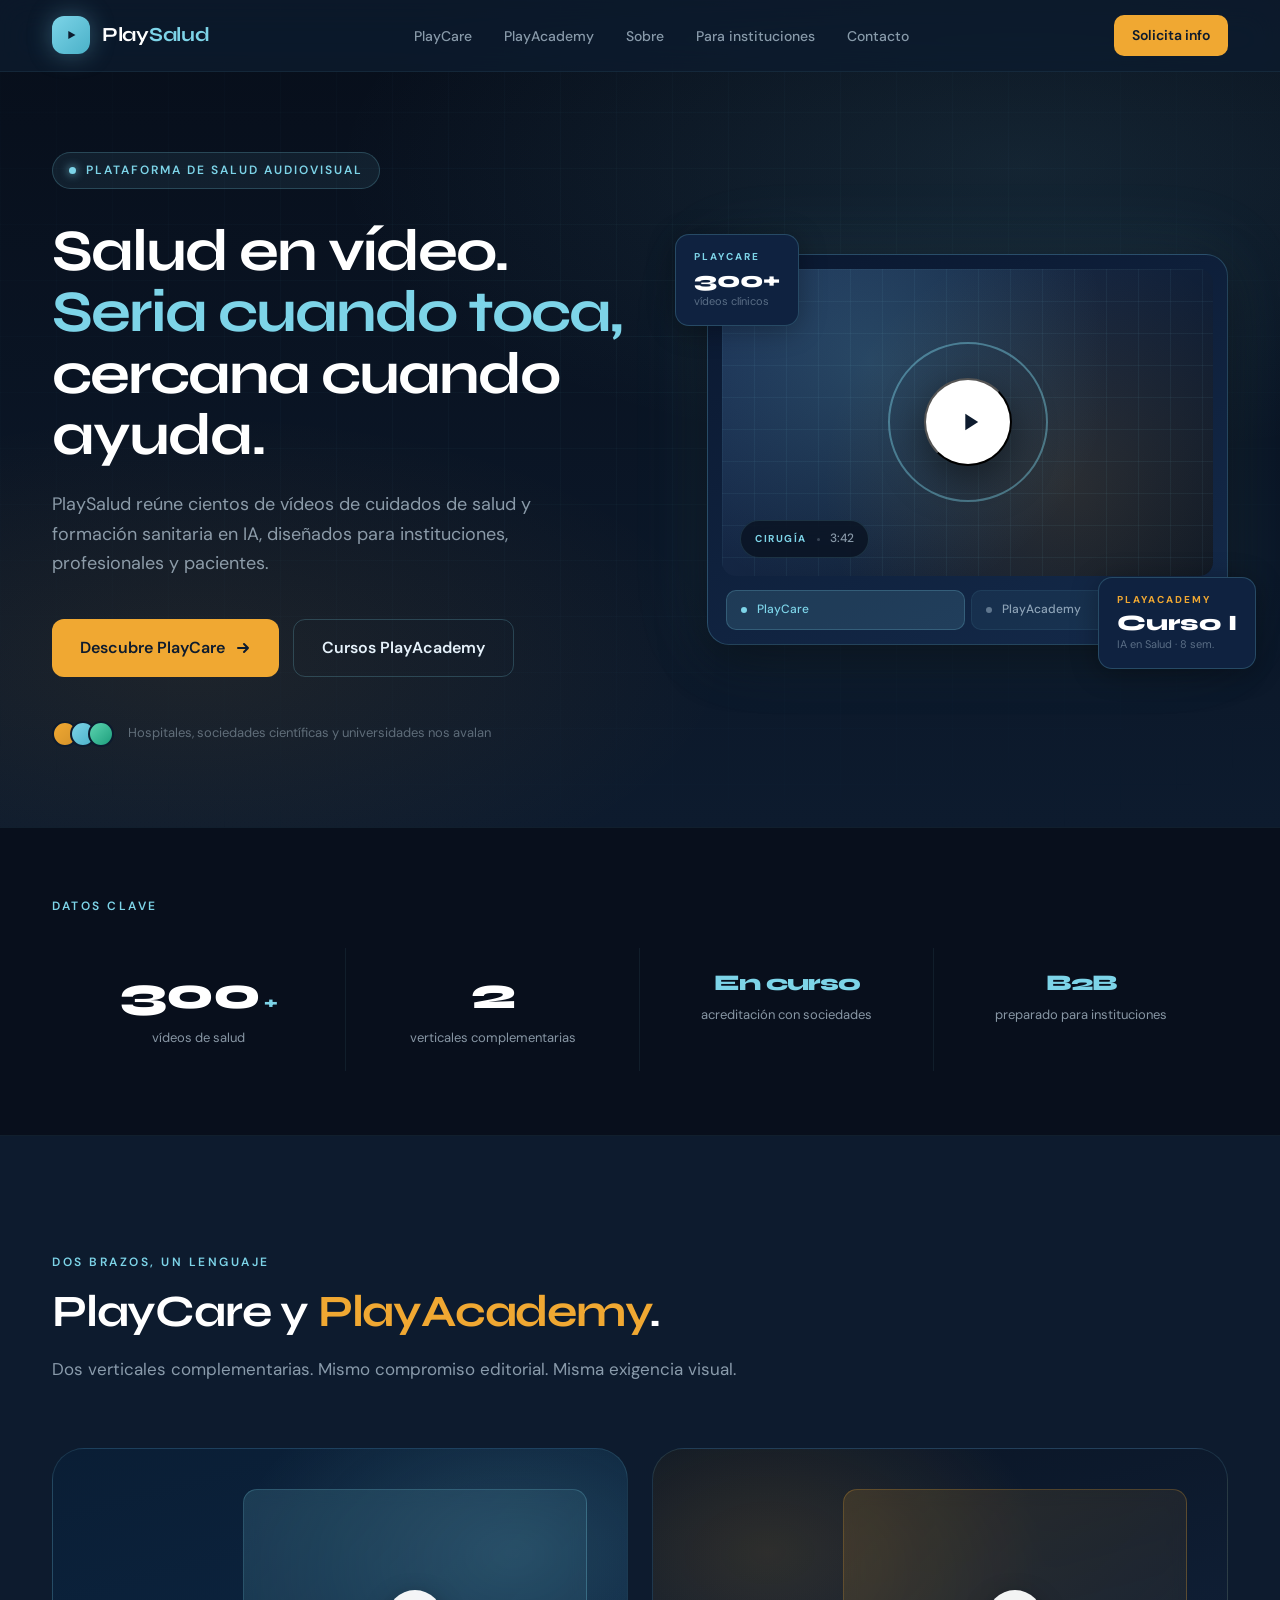
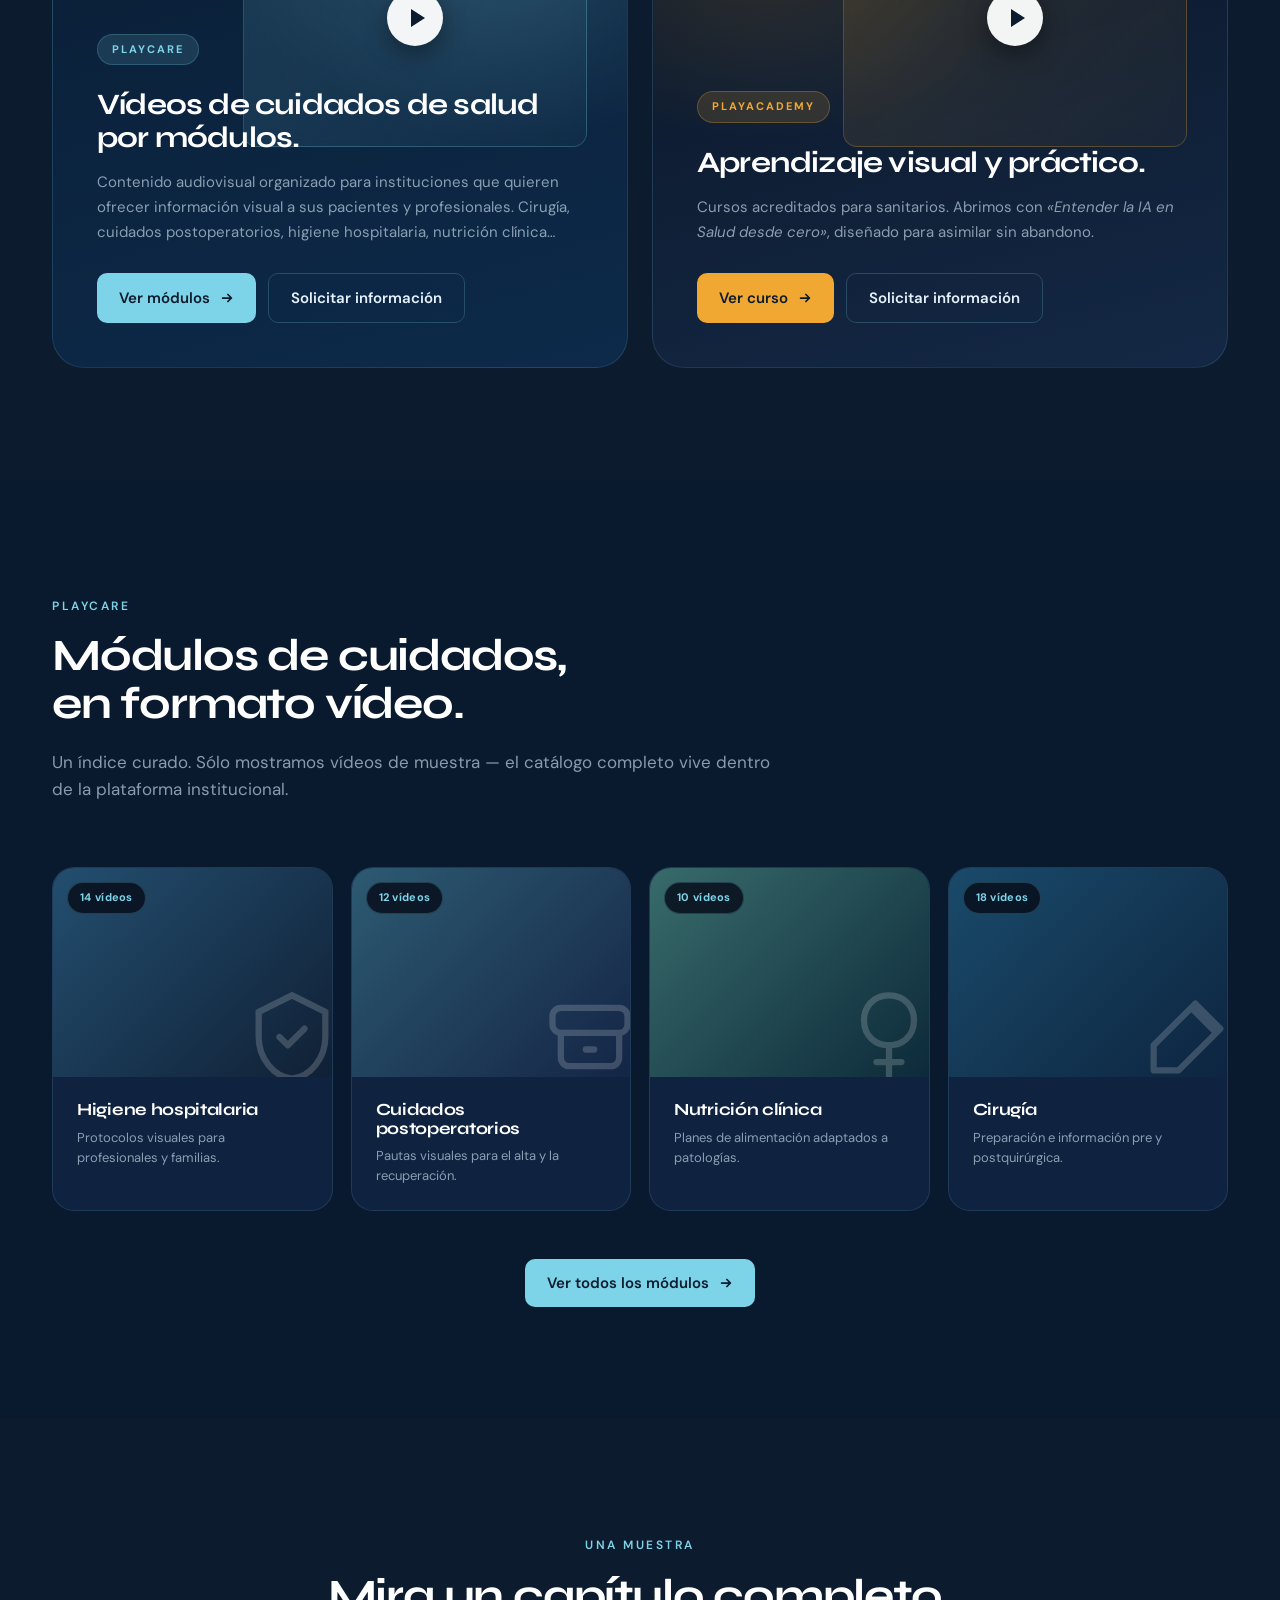
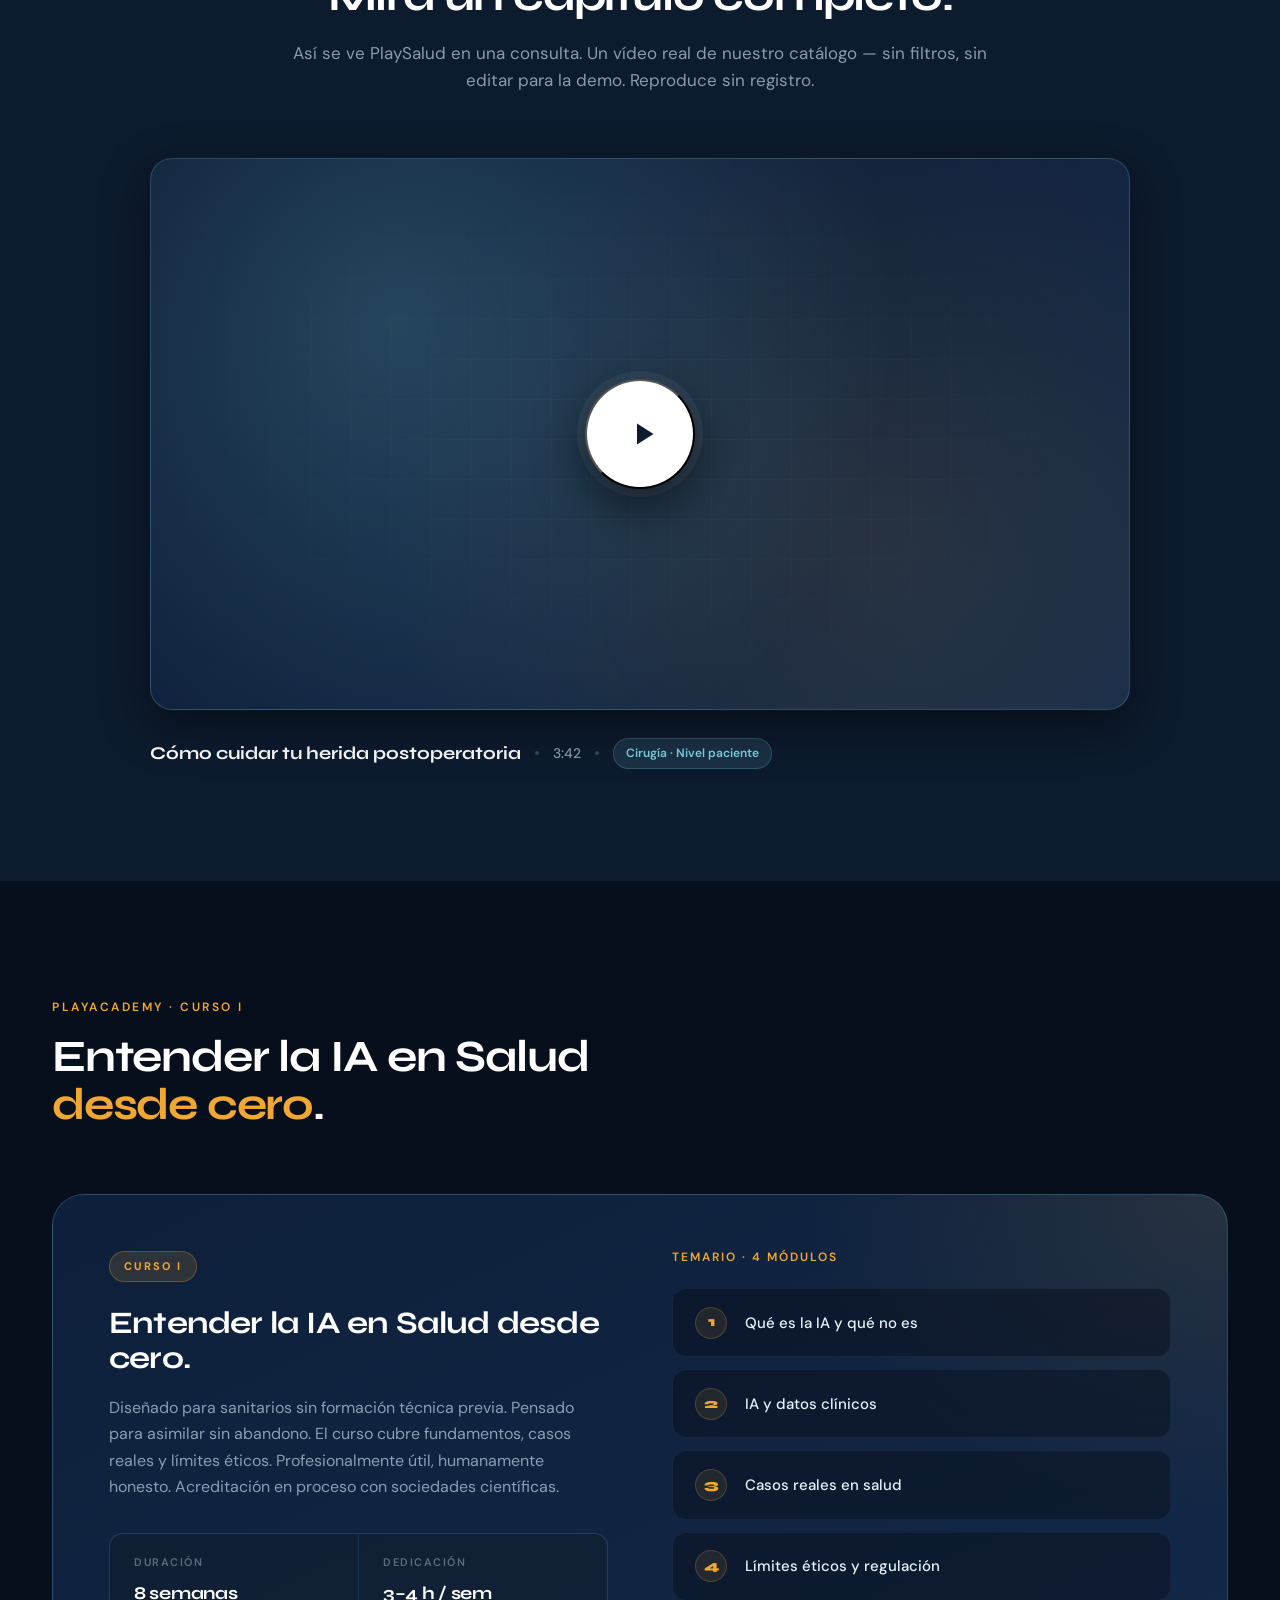
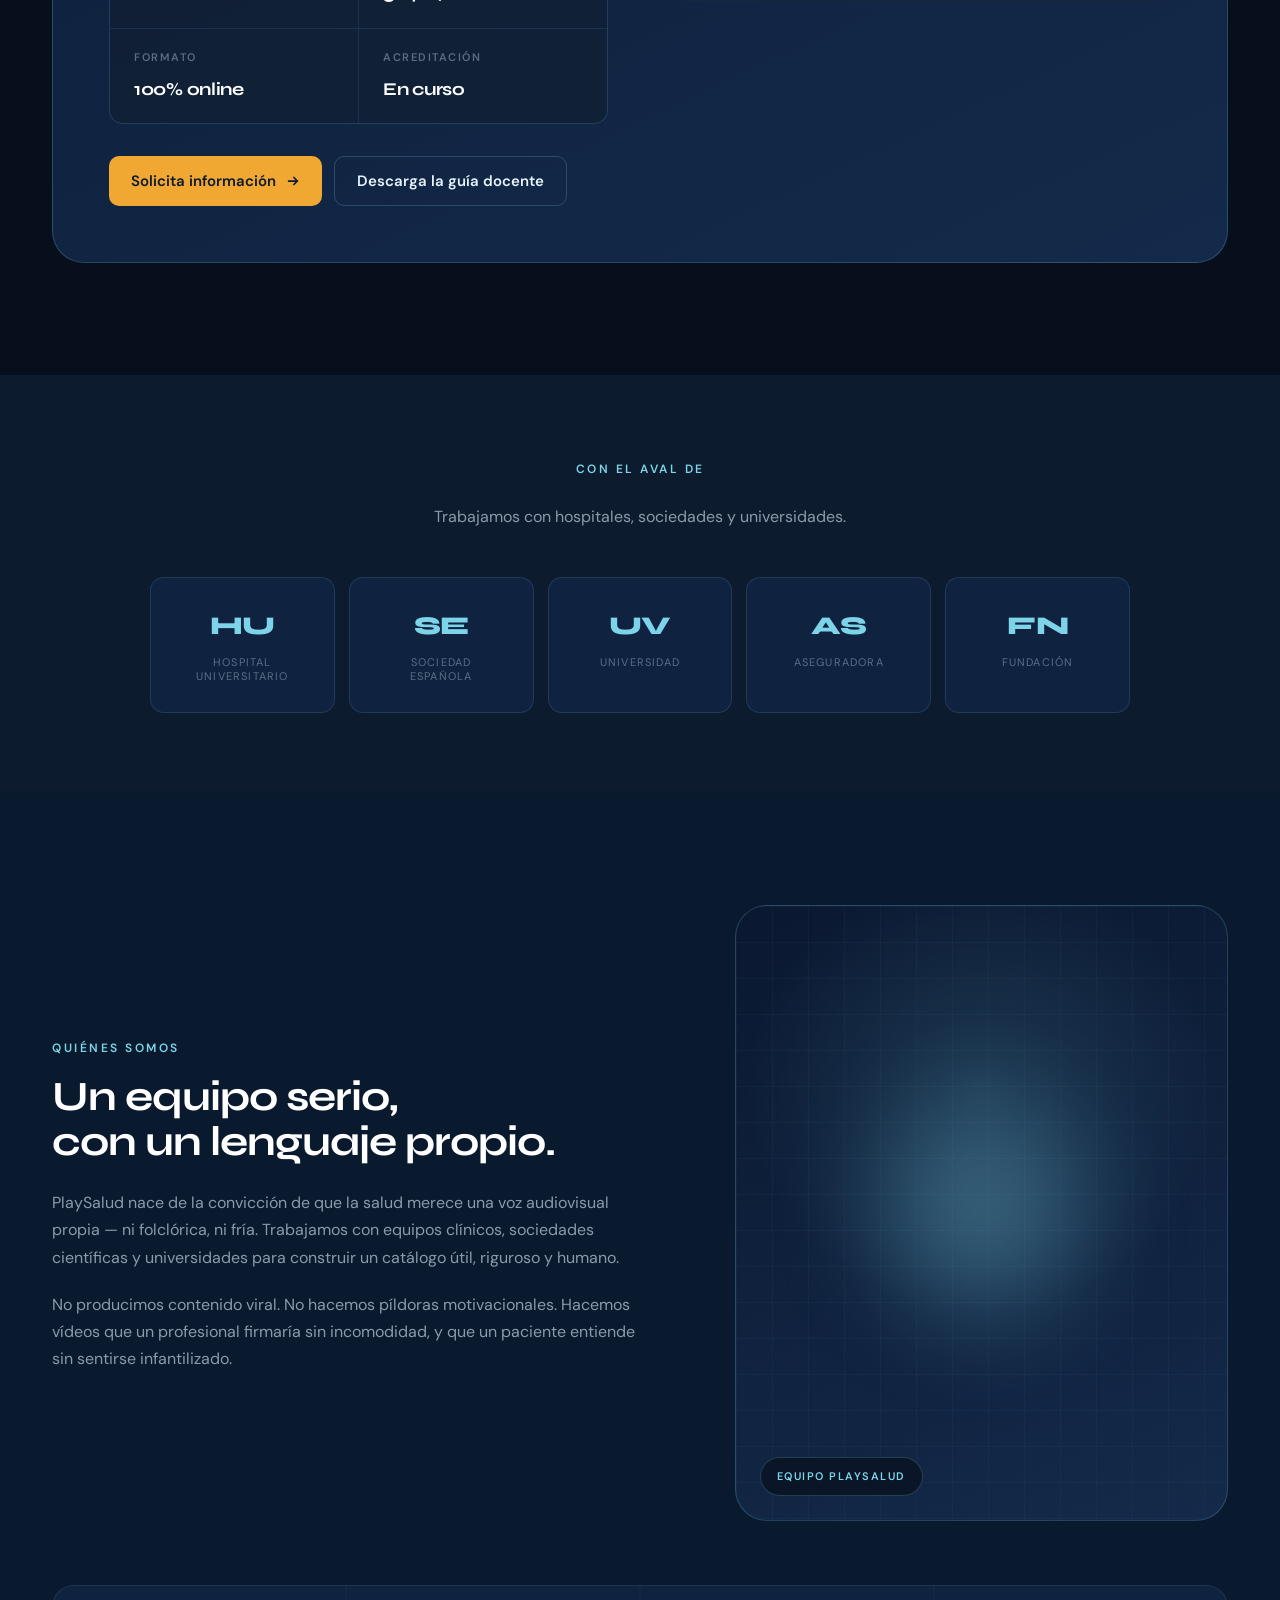
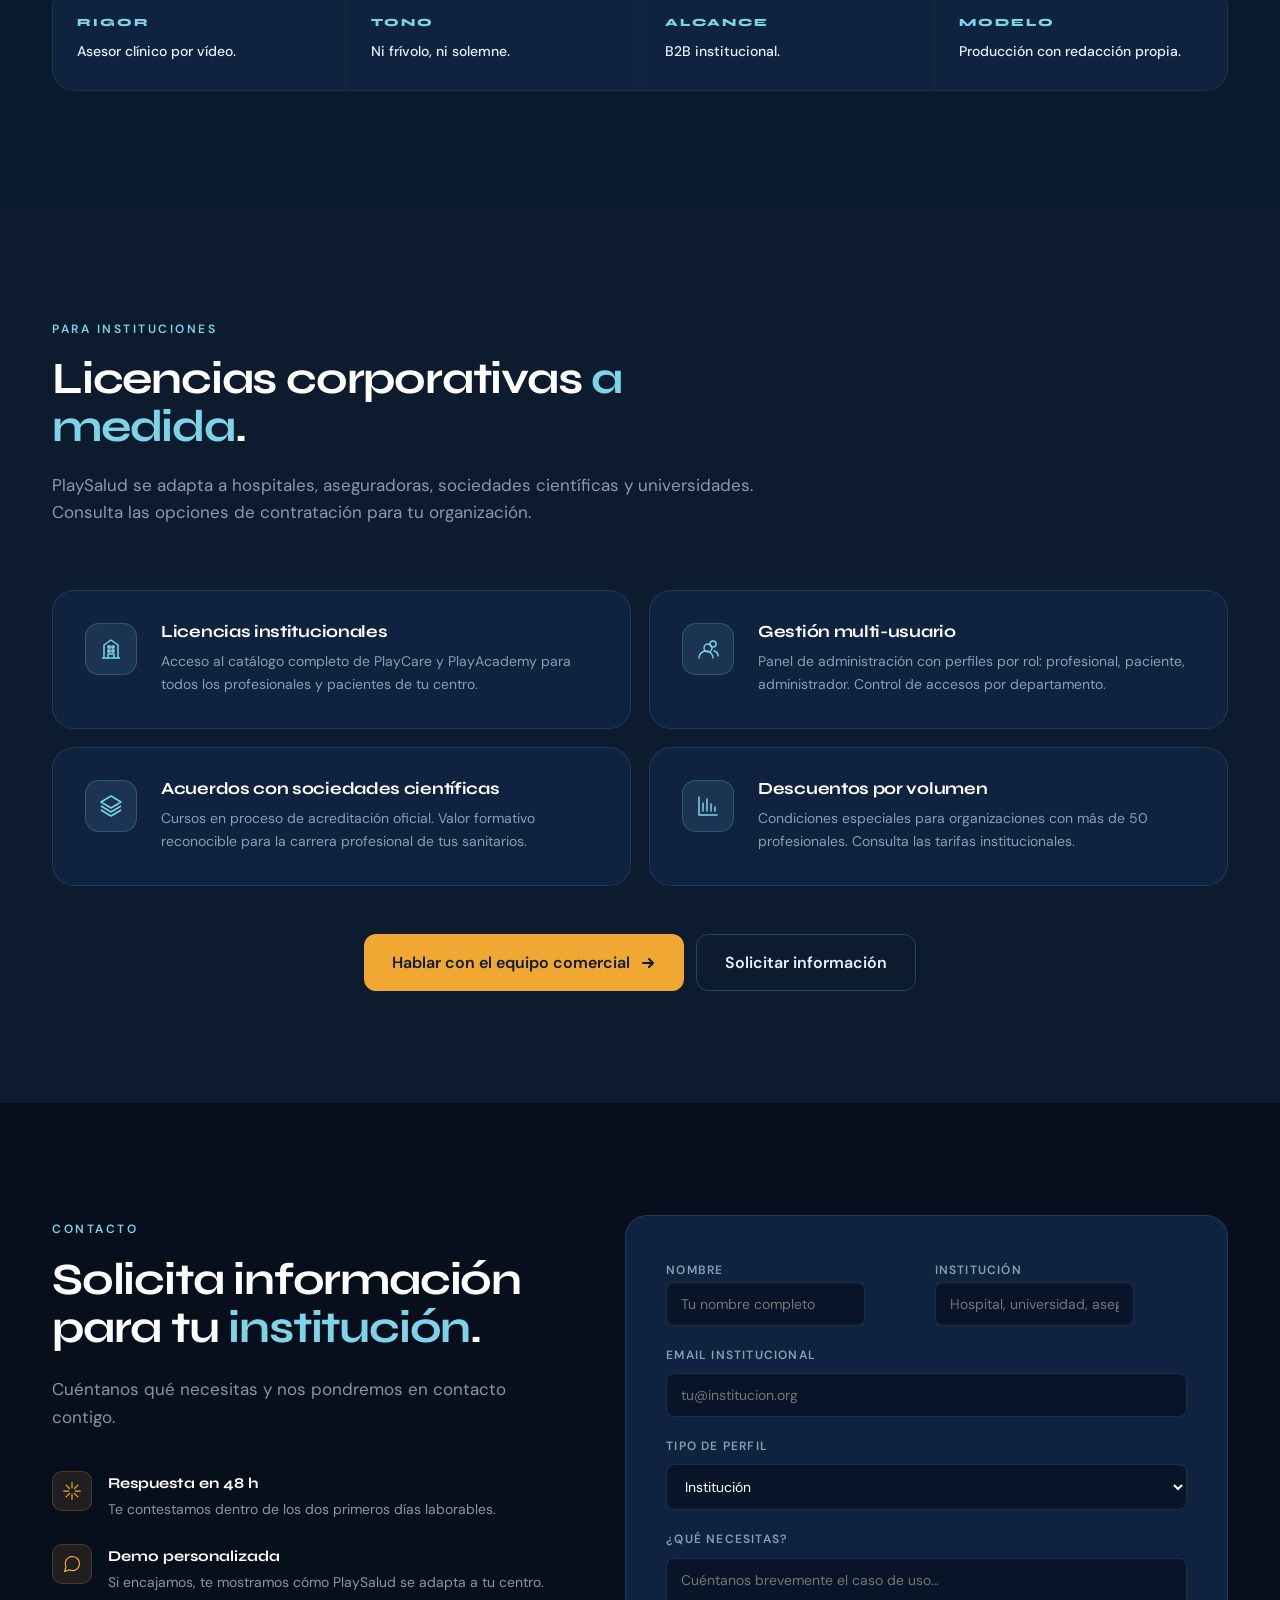
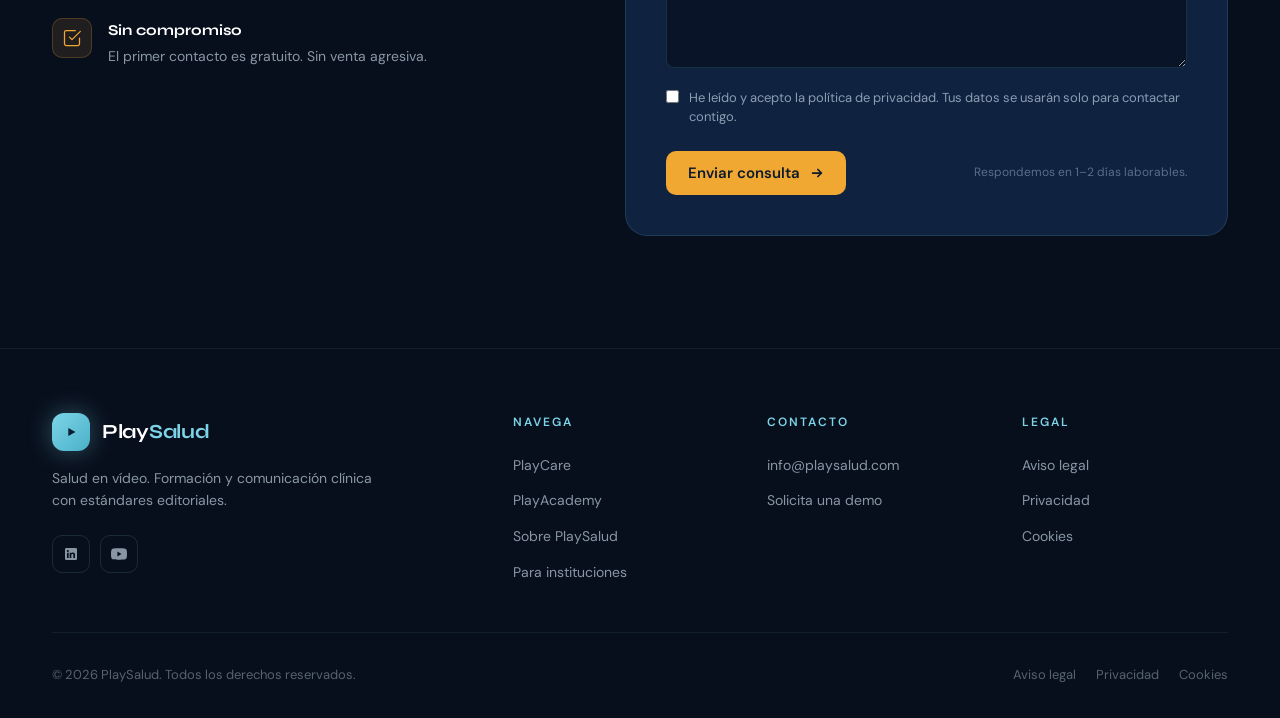
==== dark.html @ e1bc5d96 "feat: PlaySalud landing preview (v2-light + v1-dark)" ====
<!DOCTYPE html>
<html lang="es">
<head>
<meta charset="UTF-8">
<meta name="viewport" content="width=device-width, initial-scale=1.0">
<title>PlaySalud · Salud en vídeo. Seria cuando toca, cercana cuando ayuda.</title>
<meta name="description" content="PlaySalud reúne cientos de vídeos de cuidados de salud y formación sanitaria en IA, diseñados para instituciones, profesionales y pacientes.">
<link rel="preconnect" href="https://fonts.googleapis.com">
<link rel="preconnect" href="https://fonts.gstatic.com" crossorigin>
<link href="https://fonts.googleapis.com/css2?family=Syne:wght@500;600;700;800&family=DM+Sans:ital,opsz,wght@0,9..40,300;0,9..40,400;0,9..40,500;0,9..40,600;0,9..40,700&display=swap" rel="stylesheet">
<style>
  /* ============================================================
     PLAYSALUD · DESIGN TOKENS
     Mix: estructura/tipografía verde + paleta navy
     ============================================================ */
  :root {
    /* Surfaces */
    --bg-base:    #0d1b2e;
    --bg-card:    #0f2240;
    --bg-deep:    #080f1c;
    --bg-subtle:  #0a1a2e;
    --bg-elevated:#142a4a;

    /* Brand */
    --sky:        #7dd4e8;
    --sky-soft:   #a5e2f0;
    --sky-deep:   #4ab1c8;
    --orange:     #f0a832;
    --orange-soft:#f7c46a;
    --orange-deep:#d4922a;

    /* Text */
    --text-main:  #e6f2fb;
    --text-strong:#ffffff;
    --text-dim:   rgba(214,234,248,0.62);
    --text-mute:  rgba(214,234,248,0.38);
    --text-faint: rgba(214,234,248,0.22);

    /* Borders */
    --border-faint: rgba(125,212,232,0.08);
    --border:       rgba(125,212,232,0.14);
    --border-md:    rgba(125,212,232,0.22);
    --border-strong:rgba(125,212,232,0.4);

    /* Type */
    --font-display: 'Syne', sans-serif;
    --font-body:    'DM Sans', sans-serif;

    /* Geometry */
    --radius-sm: 8px;
    --radius-md: 14px;
    --radius-lg: 22px;
    --radius-xl: 32px;
    --maxw: 1240px;

    /* Shadows */
    --shadow-card:    0 4px 28px rgba(0,0,0,0.32);
    --shadow-elev:    0 16px 48px rgba(0,0,0,0.45);
    --shadow-glow-sky:    0 0 40px rgba(125,212,232,0.18);
    --shadow-glow-orange: 0 0 40px rgba(240,168,50,0.15);
  }

  *, *::before, *::after { margin: 0; padding: 0; box-sizing: border-box; }

  html { scroll-behavior: smooth; }

  body {
    font-family: var(--font-body);
    color: var(--text-main);
    background: var(--bg-base);
    font-size: 16px;
    line-height: 1.6;
    overflow-x: hidden;
    -webkit-font-smoothing: antialiased;
    -moz-osx-font-smoothing: grayscale;
  }

  ::selection { background: var(--sky); color: var(--bg-base); }

  img { max-width: 100%; display: block; }
  a { color: inherit; text-decoration: none; }
  button { font-family: inherit; cursor: pointer; }

  .container {
    max-width: var(--maxw);
    margin: 0 auto;
    padding: 0 2rem;
  }

  .eyebrow {
    display: inline-block;
    font-family: var(--font-body);
    font-size: 12px;
    font-weight: 600;
    text-transform: uppercase;
    letter-spacing: 2.5px;
    color: var(--sky);
    margin-bottom: 1rem;
  }
  .eyebrow.academy { color: var(--orange); }

  h1, h2, h3, h4 {
    font-family: var(--font-display);
    color: var(--text-strong);
    line-height: 1.1;
    letter-spacing: -0.5px;
    font-weight: 700;
  }

  /* ============================================================
     NAV
     ============================================================ */
  nav {
    position: fixed;
    top: 0; left: 0; right: 0;
    z-index: 1000;
    background: rgba(13,27,46,0.78);
    backdrop-filter: blur(16px) saturate(140%);
    -webkit-backdrop-filter: blur(16px) saturate(140%);
    border-bottom: 1px solid var(--border-faint);
    height: 72px;
    display: flex;
    align-items: center;
    transition: background 0.25s, border-color 0.25s;
  }
  nav.scrolled {
    background: rgba(8,15,28,0.92);
    border-bottom-color: var(--border);
  }
  .nav-inner {
    max-width: var(--maxw);
    width: 100%;
    margin: 0 auto;
    padding: 0 2rem;
    display: flex;
    align-items: center;
    justify-content: space-between;
    gap: 2rem;
  }
  .logo {
    display: flex;
    align-items: center;
    gap: 12px;
    flex-shrink: 0;
  }
  .logo-mark {
    width: 38px;
    height: 38px;
    border-radius: 12px;
    background: linear-gradient(135deg, var(--sky) 0%, var(--sky-deep) 100%);
    display: grid;
    place-items: center;
    box-shadow: 0 0 24px rgba(125,212,232,0.35);
  }
  .logo-mark svg { width: 18px; height: 18px; }
  .logo-text {
    font-family: var(--font-display);
    font-size: 20px;
    font-weight: 700;
    color: var(--text-strong);
    letter-spacing: -0.3px;
  }
  .logo-text span { color: var(--sky); }
  .nav-links {
    display: flex;
    align-items: center;
    gap: 4px;
    list-style: none;
  }
  .nav-links a {
    font-size: 14px;
    font-weight: 500;
    color: var(--text-dim);
    padding: 8px 14px;
    border-radius: 8px;
    transition: color 0.2s, background 0.2s;
  }
  .nav-links a:hover {
    color: var(--text-strong);
    background: rgba(125,212,232,0.08);
  }
  .nav-cta {
    font-size: 14px;
    font-weight: 600;
    color: var(--bg-base);
    background: var(--orange);
    padding: 9px 18px;
    border-radius: 10px;
    transition: transform 0.15s, box-shadow 0.2s, background 0.2s;
  }
  .nav-cta:hover {
    background: var(--orange-soft);
    transform: translateY(-1px);
    box-shadow: 0 6px 18px rgba(240,168,50,0.35);
  }
  .nav-burger {
    display: none;
    background: none;
    border: 1px solid var(--border);
    width: 40px; height: 40px;
    border-radius: 10px;
    color: var(--text-main);
    place-items: center;
  }

  /* ============================================================
     BUTTONS
     ============================================================ */
  .btn {
    display: inline-flex;
    align-items: center;
    gap: 10px;
    font-family: var(--font-body);
    font-weight: 600;
    border: none;
    cursor: pointer;
    text-decoration: none;
    transition: transform 0.18s, background 0.18s, box-shadow 0.2s, border-color 0.18s;
    white-space: nowrap;
  }
  .btn-lg { font-size: 16px; padding: 15px 28px; border-radius: 12px; }
  .btn-md { font-size: 15px; padding: 12px 22px; border-radius: 10px; }

  .btn-primary {
    background: var(--orange);
    color: var(--bg-base);
  }
  .btn-primary:hover {
    background: var(--orange-soft);
    transform: translateY(-2px);
    box-shadow: 0 10px 28px rgba(240,168,50,0.32);
  }

  .btn-sky {
    background: var(--sky);
    color: var(--bg-base);
  }
  .btn-sky:hover {
    background: var(--sky-soft);
    transform: translateY(-2px);
    box-shadow: 0 10px 28px rgba(125,212,232,0.32);
  }

  .btn-ghost {
    background: transparent;
    color: var(--text-main);
    border: 1px solid var(--border-md);
  }
  .btn-ghost:hover {
    background: rgba(125,212,232,0.08);
    border-color: var(--border-strong);
  }

  .btn-link {
    color: var(--sky);
    background: none;
    padding: 0;
    font-weight: 600;
    font-size: 15px;
  }
  .btn-link:hover { color: var(--sky-soft); }
  .btn-link .arrow { transition: transform 0.2s; }
  .btn-link:hover .arrow { transform: translateX(4px); }

  /* ============================================================
     SECTION SCAFFOLDING
     ============================================================ */
  section { padding: 7rem 0; position: relative; }

  .section-header { margin-bottom: 4rem; max-width: 720px; }
  .section-header.center { margin-left: auto; margin-right: auto; text-align: center; }

  .section-title {
    font-size: clamp(2rem, 3.5vw, 2.8rem);
    line-height: 1.08;
    letter-spacing: -1.2px;
  }
  .section-title .accent { color: var(--sky); }
  .section-title .accent-orange { color: var(--orange); }

  .section-subtitle {
    margin-top: 1.25rem;
    font-size: 17px;
    color: var(--text-dim);
    font-weight: 400;
    line-height: 1.6;
  }

  /* ============================================================
     HERO · S1
     ============================================================ */
  #hero {
    padding: calc(72px + 5rem) 0 5rem;
    background:
      radial-gradient(ellipse 90% 60% at 80% 20%, rgba(125,212,232,0.10), transparent 60%),
      radial-gradient(ellipse 70% 50% at 15% 80%, rgba(240,168,50,0.08), transparent 60%),
      linear-gradient(180deg, #070e1a 0%, var(--bg-base) 100%);
    overflow: hidden;
    position: relative;
  }

  /* Grid background */
  #hero::before {
    content: '';
    position: absolute;
    inset: 0;
    background-image:
      linear-gradient(rgba(125,212,232,0.04) 1px, transparent 1px),
      linear-gradient(90deg, rgba(125,212,232,0.04) 1px, transparent 1px);
    background-size: 56px 56px;
    mask-image: radial-gradient(ellipse 80% 70% at 50% 40%, black, transparent 100%);
    -webkit-mask-image: radial-gradient(ellipse 80% 70% at 50% 40%, black, transparent 100%);
    pointer-events: none;
  }

  .hero-inner {
    position: relative;
    z-index: 2;
    max-width: var(--maxw);
    margin: 0 auto;
    padding: 0 2rem;
    display: grid;
    grid-template-columns: 1.05fr 0.95fr;
    gap: 5rem;
    align-items: center;
  }

  .hero-badge {
    display: inline-flex;
    align-items: center;
    gap: 10px;
    background: rgba(125,212,232,0.08);
    border: 1px solid var(--border-md);
    color: var(--sky);
    font-size: 12px;
    font-weight: 600;
    text-transform: uppercase;
    letter-spacing: 2px;
    padding: 8px 16px;
    border-radius: 100px;
    margin-bottom: 2rem;
  }
  .hero-badge-dot {
    width: 7px; height: 7px;
    background: var(--sky);
    border-radius: 50%;
    box-shadow: 0 0 10px var(--sky);
    animation: pulse 2.4s ease-in-out infinite;
  }
  @keyframes pulse {
    0%, 100% { opacity: 1; transform: scale(1); }
    50% { opacity: 0.5; transform: scale(0.85); }
  }

  .hero-title {
    font-size: clamp(2.4rem, 4.6vw, 3.8rem);
    line-height: 1.04;
    letter-spacing: -2px;
    margin-bottom: 1.5rem;
  }
  .hero-title .accent { color: var(--sky); }

  .hero-subtitle {
    font-size: 18px;
    color: var(--text-dim);
    line-height: 1.65;
    max-width: 520px;
    margin-bottom: 2.5rem;
  }
  .hero-ctas {
    display: flex;
    gap: 14px;
    flex-wrap: wrap;
    margin-bottom: 2.75rem;
  }

  .hero-trust {
    display: flex;
    align-items: center;
    gap: 14px;
    font-size: 13px;
    color: var(--text-mute);
  }
  .hero-trust-dots {
    display: flex;
  }
  .hero-trust-dot {
    width: 26px; height: 26px;
    border-radius: 50%;
    background: linear-gradient(135deg, var(--sky), var(--sky-deep));
    border: 2px solid var(--bg-base);
    margin-left: -8px;
  }
  .hero-trust-dot:first-child { margin-left: 0; background: linear-gradient(135deg, var(--orange), var(--orange-deep)); }
  .hero-trust-dot:nth-child(3) { background: linear-gradient(135deg, #5cd4b0, #1d9e7c); }

  /* Hero visual: video player mockup */
  .hero-visual {
    position: relative;
  }

  .video-mockup {
    background: linear-gradient(155deg, #0a1830 0%, #142a4a 100%);
    border: 1px solid var(--border-md);
    border-radius: var(--radius-lg);
    padding: 14px;
    box-shadow: var(--shadow-elev), 0 0 80px rgba(125,212,232,0.12);
    position: relative;
    overflow: hidden;
  }
  .video-screen {
    position: relative;
    aspect-ratio: 16 / 10;
    border-radius: 14px;
    overflow: hidden;
    background:
      radial-gradient(circle at 30% 30%, rgba(125,212,232,0.18), transparent 60%),
      radial-gradient(circle at 70% 70%, rgba(240,168,50,0.12), transparent 60%),
      linear-gradient(135deg, #1a3055 0%, #0a1525 100%);
  }
  .video-decor {
    position: absolute;
    inset: 0;
    background-image:
      linear-gradient(rgba(125,212,232,0.06) 1px, transparent 1px),
      linear-gradient(90deg, rgba(125,212,232,0.06) 1px, transparent 1px);
    background-size: 32px 32px;
  }
  .video-pulse-ring {
    position: absolute;
    top: 50%; left: 50%;
    width: 160px; height: 160px;
    border-radius: 50%;
    border: 2px solid rgba(125,212,232,0.25);
    transform: translate(-50%, -50%);
    animation: ring 3s ease-in-out infinite;
  }
  .video-pulse-ring:nth-child(2) { animation-delay: 1.5s; }
  @keyframes ring {
    0% { width: 80px; height: 80px; opacity: 1; }
    100% { width: 280px; height: 280px; opacity: 0; }
  }
  .video-play {
    position: absolute;
    top: 50%; left: 50%;
    transform: translate(-50%, -50%);
    width: 88px; height: 88px;
    border-radius: 50%;
    background: var(--text-strong);
    display: grid;
    place-items: center;
    box-shadow: 0 12px 40px rgba(0,0,0,0.5);
    cursor: pointer;
    transition: transform 0.2s;
  }
  .video-play:hover { transform: translate(-50%, -50%) scale(1.06); }
  .video-play svg { width: 28px; height: 28px; margin-left: 4px; color: var(--bg-base); }

  .video-meta {
    position: absolute;
    left: 18px;
    bottom: 18px;
    display: flex;
    align-items: center;
    gap: 10px;
    background: rgba(8,15,28,0.7);
    backdrop-filter: blur(10px);
    padding: 8px 14px;
    border-radius: 100px;
    border: 1px solid var(--border);
  }
  .video-meta-tag {
    font-size: 10px;
    font-weight: 700;
    text-transform: uppercase;
    letter-spacing: 1.5px;
    color: var(--sky);
  }
  .video-meta-dot {
    width: 3px; height: 3px;
    background: var(--text-faint);
    border-radius: 50%;
  }
  .video-meta-time {
    font-size: 12px;
    color: var(--text-dim);
    font-weight: 500;
  }

  .video-tabs {
    display: flex;
    gap: 6px;
    margin-top: 14px;
    padding: 0 4px;
  }
  .video-tab {
    flex: 1;
    height: 40px;
    background: rgba(125,212,232,0.06);
    border: 1px solid var(--border-faint);
    border-radius: 10px;
    display: flex;
    align-items: center;
    padding: 0 14px;
    gap: 10px;
    font-size: 12px;
    color: var(--text-dim);
    font-weight: 500;
  }
  .video-tab.active {
    background: rgba(125,212,232,0.14);
    border-color: var(--border-md);
    color: var(--sky);
  }
  .video-tab .dot {
    width: 6px; height: 6px;
    border-radius: 50%;
    background: var(--text-mute);
  }
  .video-tab.active .dot { background: var(--sky); }

  /* Floating badges around video */
  .float-card {
    position: absolute;
    background: var(--bg-card);
    border: 1px solid var(--border-md);
    border-radius: 14px;
    padding: 14px 18px;
    box-shadow: var(--shadow-card);
    backdrop-filter: blur(12px);
    z-index: 3;
  }
  .float-care {
    top: -20px;
    left: -32px;
    animation: float 6s ease-in-out infinite;
  }
  .float-academy {
    bottom: -24px;
    right: -28px;
    animation: float 7s ease-in-out infinite reverse;
  }
  @keyframes float {
    0%, 100% { transform: translateY(0); }
    50% { transform: translateY(-8px); }
  }

  .float-label {
    font-size: 10px;
    font-weight: 700;
    letter-spacing: 2px;
    text-transform: uppercase;
    color: var(--sky);
    margin-bottom: 4px;
  }
  .float-academy .float-label { color: var(--orange); }
  .float-value {
    font-family: var(--font-display);
    font-size: 22px;
    font-weight: 800;
    color: var(--text-strong);
    line-height: 1;
  }
  .float-sub {
    font-size: 11px;
    color: var(--text-mute);
    margin-top: 2px;
  }

  /* ============================================================
     STATS · S2
     ============================================================ */
  #stats {
    padding: 4rem 0;
    background: var(--bg-deep);
    border-top: 1px solid var(--border-faint);
    border-bottom: 1px solid var(--border-faint);
  }
  .stats-eyebrow {
    text-align: center;
    margin-bottom: 2rem;
  }
  .stats-grid {
    display: grid;
    grid-template-columns: repeat(4, 1fr);
    gap: 0;
  }
  .stat {
    text-align: center;
    padding: 1.5rem 1rem;
    border-right: 1px solid var(--border-faint);
  }
  .stat:last-child { border-right: none; }
  .stat-value {
    font-family: var(--font-display);
    font-size: clamp(2rem, 3.5vw, 2.8rem);
    font-weight: 800;
    color: var(--text-strong);
    line-height: 1;
    letter-spacing: -1px;
  }
  .stat-value .small {
    font-size: 1.1rem;
    color: var(--sky);
    margin-left: 4px;
  }
  .stat-value.text { font-size: 1.4rem; color: var(--sky); }
  .stat-label {
    font-size: 13px;
    color: var(--text-dim);
    margin-top: 0.75rem;
    line-height: 1.4;
  }

  /* ============================================================
     VERTICALES · S3
     ============================================================ */
  #verticales {
    background: var(--bg-base);
  }
  .vert-grid {
    display: grid;
    grid-template-columns: 1fr 1fr;
    gap: 24px;
  }
  .vert-card {
    position: relative;
    border-radius: var(--radius-xl);
    overflow: hidden;
    padding: 2.75rem;
    min-height: 520px;
    display: flex;
    flex-direction: column;
    justify-content: flex-end;
    transition: transform 0.3s;
    border: 1px solid var(--border);
  }
  .vert-card:hover { transform: translateY(-4px); }
  .vert-care {
    background:
      radial-gradient(ellipse 80% 60% at 80% 20%, rgba(125,212,232,0.18), transparent 60%),
      linear-gradient(165deg, #0a1e35 0%, #0d2a4a 100%);
  }
  .vert-academy {
    background:
      radial-gradient(ellipse 80% 60% at 20% 20%, rgba(240,168,50,0.15), transparent 60%),
      linear-gradient(165deg, #0a1525 0%, #142845 100%);
  }
  .vert-card::after {
    content: '';
    position: absolute;
    top: 0; left: 0; right: 0;
    height: 3px;
    background: linear-gradient(90deg, transparent, var(--sky), transparent);
    opacity: 0;
    transition: opacity 0.3s;
  }
  .vert-card:hover::after { opacity: 0.6; }
  .vert-academy::after { background: linear-gradient(90deg, transparent, var(--orange), transparent); }

  .vert-mockup {
    position: absolute;
    top: 0; left: 0; right: 0;
    height: 60%;
    overflow: hidden;
    pointer-events: none;
  }
  .vert-mockup-frame {
    position: absolute;
    top: 40px;
    right: 40px;
    width: 60%;
    aspect-ratio: 4 / 3;
    background:
      linear-gradient(135deg, rgba(125,212,232,0.16), rgba(125,212,232,0.04));
    border: 1px solid var(--border-md);
    border-radius: 14px;
    overflow: hidden;
    backdrop-filter: blur(8px);
  }
  .vert-academy .vert-mockup-frame {
    background:
      linear-gradient(135deg, rgba(240,168,50,0.14), rgba(240,168,50,0.04));
    border-color: rgba(240,168,50,0.25);
  }
  .vert-mockup-frame::before {
    content: '';
    position: absolute;
    top: 50%; left: 50%;
    width: 56px; height: 56px;
    border-radius: 50%;
    background: rgba(255,255,255,0.95);
    transform: translate(-50%, -50%);
    box-shadow: 0 8px 24px rgba(0,0,0,0.4);
  }
  .vert-mockup-frame::after {
    content: '';
    position: absolute;
    top: 50%; left: calc(50% + 3px);
    width: 0; height: 0;
    border-left: 14px solid var(--bg-base);
    border-top: 9px solid transparent;
    border-bottom: 9px solid transparent;
    transform: translate(-50%, -50%);
  }

  .vert-content { position: relative; z-index: 2; }

  .vert-tag {
    display: inline-block;
    font-size: 11px;
    font-weight: 700;
    letter-spacing: 2px;
    padding: 6px 14px;
    border-radius: 100px;
    margin-bottom: 1.5rem;
    text-transform: uppercase;
  }
  .vert-tag.care {
    background: rgba(125,212,232,0.14);
    color: var(--sky);
    border: 1px solid var(--border-md);
  }
  .vert-tag.academy {
    background: rgba(240,168,50,0.14);
    color: var(--orange);
    border: 1px solid rgba(240,168,50,0.28);
  }
  .vert-title {
    font-size: 1.85rem;
    line-height: 1.1;
    margin-bottom: 1rem;
    letter-spacing: -0.8px;
  }
  .vert-desc {
    font-size: 15px;
    color: var(--text-dim);
    line-height: 1.65;
    margin-bottom: 1.75rem;
  }
  .vert-cta-row {
    display: flex;
    gap: 12px;
    flex-wrap: wrap;
  }

  /* ============================================================
     MÓDULOS PLAYCARE · S4
     ============================================================ */
  #modulos {
    background: var(--bg-subtle);
  }
  .modulos-grid {
    display: grid;
    grid-template-columns: repeat(4, 1fr);
    gap: 18px;
    margin-bottom: 3rem;
  }
  .modulo-card {
    background: var(--bg-card);
    border: 1px solid var(--border);
    border-radius: var(--radius-lg);
    overflow: hidden;
    transition: transform 0.25s, border-color 0.25s, box-shadow 0.25s;
    cursor: pointer;
    position: relative;
  }
  .modulo-card:hover {
    transform: translateY(-4px);
    border-color: var(--border-strong);
    box-shadow: var(--shadow-card);
  }

  .modulo-photo {
    aspect-ratio: 4 / 3;
    position: relative;
    overflow: hidden;
    background:
      linear-gradient(135deg, var(--sky-deep), var(--bg-card));
  }
  .modulo-photo.cirugia {
    background: linear-gradient(135deg, #1a4a6a, #0d2540);
  }
  .modulo-photo.postop {
    background: linear-gradient(135deg, #2d5a72, #142545);
  }
  .modulo-photo.nutricion {
    background: linear-gradient(135deg, #386b6b, #0d2a3a);
  }
  .modulo-photo.higiene {
    background: linear-gradient(135deg, #234e6f, #102035);
  }
  .modulo-photo svg.bg-icon {
    position: absolute;
    bottom: -10px; right: -10px;
    width: 100px; height: 100px;
    opacity: 0.18;
    color: var(--text-strong);
  }
  .modulo-badge {
    position: absolute;
    top: 14px;
    left: 14px;
    background: rgba(8,15,28,0.85);
    color: var(--sky);
    font-size: 11px;
    font-weight: 700;
    padding: 6px 12px;
    border-radius: 100px;
    border: 1px solid var(--border-md);
    backdrop-filter: blur(6px);
    letter-spacing: 0.3px;
  }

  .modulo-body { padding: 1.5rem; }
  .modulo-title {
    font-family: var(--font-display);
    font-size: 17px;
    font-weight: 700;
    color: var(--text-strong);
    margin-bottom: 0.5rem;
    letter-spacing: -0.3px;
  }
  .modulo-desc {
    font-size: 13px;
    color: var(--text-dim);
    line-height: 1.55;
  }

  .modulos-cta-row {
    display: flex;
    justify-content: center;
  }

  /* ============================================================
     VÍDEO MUESTRA · S5
     ============================================================ */
  #muestra {
    background: var(--bg-base);
  }
  .muestra-inner { max-width: 980px; margin: 0 auto; }
  .muestra-player {
    position: relative;
    aspect-ratio: 16 / 9;
    background:
      radial-gradient(circle at 25% 30%, rgba(125,212,232,0.22), transparent 60%),
      radial-gradient(circle at 75% 70%, rgba(240,168,50,0.10), transparent 60%),
      linear-gradient(135deg, #0a1830 0%, #142a4a 100%);
    border: 1px solid var(--border-md);
    border-radius: var(--radius-lg);
    overflow: hidden;
    box-shadow: var(--shadow-elev);
  }
  .muestra-player::before {
    content: '';
    position: absolute;
    inset: 0;
    background-image:
      linear-gradient(rgba(125,212,232,0.04) 1px, transparent 1px),
      linear-gradient(90deg, rgba(125,212,232,0.04) 1px, transparent 1px);
    background-size: 40px 40px;
    mask-image: radial-gradient(ellipse 60% 60% at 50% 50%, black, transparent);
  }
  .muestra-play {
    position: absolute;
    top: 50%; left: 50%;
    transform: translate(-50%, -50%);
    width: 110px; height: 110px;
    border-radius: 50%;
    background: var(--text-strong);
    display: grid;
    place-items: center;
    box-shadow: 0 16px 50px rgba(0,0,0,0.6), 0 0 0 8px rgba(255,255,255,0.06);
    cursor: pointer;
    transition: transform 0.2s;
  }
  .muestra-play:hover { transform: translate(-50%, -50%) scale(1.05); }
  .muestra-play svg { width: 36px; height: 36px; color: var(--bg-base); margin-left: 5px; }

  .muestra-meta-row {
    display: flex;
    align-items: center;
    gap: 14px;
    margin-top: 1.75rem;
    flex-wrap: wrap;
  }
  .muestra-title-vid {
    font-family: var(--font-display);
    font-size: 18px;
    font-weight: 700;
    color: var(--text-strong);
  }
  .muestra-dot {
    width: 4px; height: 4px;
    background: var(--text-faint);
    border-radius: 50%;
  }
  .muestra-time {
    font-size: 14px;
    color: var(--text-dim);
    font-weight: 500;
  }
  .muestra-tag {
    background: rgba(125,212,232,0.12);
    color: var(--sky);
    font-size: 12px;
    font-weight: 600;
    padding: 5px 12px;
    border-radius: 100px;
    border: 1px solid var(--border-md);
  }

  /* ============================================================
     ACADEMY CURSO I · S6
     ============================================================ */
  #curso {
    background: var(--bg-deep);
  }
  .curso-card {
    background:
      radial-gradient(ellipse 60% 80% at 100% 0%, rgba(240,168,50,0.10), transparent 60%),
      linear-gradient(155deg, #0d1f3a 0%, #142a4a 100%);
    border: 1px solid var(--border-md);
    border-radius: var(--radius-xl);
    padding: 3.5rem;
    display: grid;
    grid-template-columns: 1fr 1fr;
    gap: 4rem;
  }

  .curso-tag {
    display: inline-block;
    font-size: 11px;
    font-weight: 700;
    letter-spacing: 2px;
    text-transform: uppercase;
    background: rgba(240,168,50,0.14);
    color: var(--orange);
    border: 1px solid rgba(240,168,50,0.28);
    padding: 6px 14px;
    border-radius: 100px;
    margin-bottom: 1.5rem;
  }
  .curso-title {
    font-size: 1.95rem;
    line-height: 1.1;
    letter-spacing: -0.8px;
    color: var(--text-strong);
    margin-bottom: 1.25rem;
  }
  .curso-desc {
    font-size: 16px;
    color: var(--text-dim);
    line-height: 1.65;
    margin-bottom: 2rem;
  }
  .curso-meta {
    display: grid;
    grid-template-columns: 1fr 1fr;
    gap: 1px;
    background: var(--border-faint);
    border: 1px solid var(--border-faint);
    border-radius: var(--radius-md);
    overflow: hidden;
    margin-bottom: 2rem;
  }
  .curso-meta-item {
    background: rgba(8,15,28,0.5);
    padding: 1.25rem 1.5rem;
  }
  .curso-meta-label {
    font-size: 11px;
    color: var(--text-mute);
    font-weight: 600;
    text-transform: uppercase;
    letter-spacing: 1.5px;
    margin-bottom: 0.5rem;
  }
  .curso-meta-value {
    font-family: var(--font-display);
    font-size: 18px;
    font-weight: 700;
    color: var(--text-strong);
    letter-spacing: -0.3px;
  }
  .curso-cta-row {
    display: flex;
    gap: 12px;
    flex-wrap: wrap;
  }

  .curso-temario h4 {
    font-family: var(--font-body);
    font-size: 12px;
    font-weight: 600;
    text-transform: uppercase;
    letter-spacing: 2px;
    color: var(--orange);
    margin-bottom: 1.5rem;
  }
  .curso-lessons {
    list-style: none;
    display: flex;
    flex-direction: column;
    gap: 12px;
  }
  .curso-lesson {
    background: rgba(8,15,28,0.5);
    border: 1px solid var(--border-faint);
    border-radius: var(--radius-md);
    padding: 1.1rem 1.4rem;
    display: flex;
    align-items: center;
    gap: 1.1rem;
    transition: border-color 0.2s, background 0.2s;
  }
  .curso-lesson:hover {
    border-color: var(--border-md);
    background: rgba(125,212,232,0.04);
  }
  .curso-lesson-num {
    font-family: var(--font-display);
    font-size: 14px;
    font-weight: 800;
    color: var(--orange);
    width: 32px; height: 32px;
    border-radius: 50%;
    background: rgba(240,168,50,0.10);
    border: 1px solid rgba(240,168,50,0.22);
    display: grid;
    place-items: center;
    flex-shrink: 0;
  }
  .curso-lesson-text {
    font-size: 15px;
    color: var(--text-main);
    font-weight: 500;
  }

  /* ============================================================
     AVAL · S7
     ============================================================ */
  #aval {
    background: var(--bg-base);
    padding: 5rem 0;
  }
  .aval-header { text-align: center; margin-bottom: 3rem; }
  .aval-grid {
    display: grid;
    grid-template-columns: repeat(5, 1fr);
    gap: 14px;
    max-width: 980px;
    margin: 0 auto;
  }
  .aval-logo {
    background: var(--bg-card);
    border: 1px solid var(--border);
    border-radius: var(--radius-md);
    padding: 1.75rem 1rem;
    text-align: center;
    transition: border-color 0.2s, transform 0.2s;
  }
  .aval-logo:hover {
    border-color: var(--border-strong);
    transform: translateY(-2px);
  }
  .aval-mark {
    font-family: var(--font-display);
    font-size: 1.6rem;
    font-weight: 800;
    color: var(--sky);
    letter-spacing: -0.5px;
    margin-bottom: 0.5rem;
  }
  .aval-label {
    font-size: 11px;
    color: var(--text-mute);
    text-transform: uppercase;
    letter-spacing: 1.2px;
    line-height: 1.3;
  }

  /* ============================================================
     ABOUT · S8
     ============================================================ */
  #about {
    background: var(--bg-subtle);
  }
  .about-grid {
    display: grid;
    grid-template-columns: 1.1fr 0.9fr;
    gap: 5rem;
    align-items: center;
    margin-bottom: 4rem;
  }
  .about-title {
    font-size: clamp(2rem, 3.5vw, 2.6rem);
    line-height: 1.1;
    letter-spacing: -1px;
    margin-bottom: 1.5rem;
  }
  .about-p {
    font-size: 16px;
    color: var(--text-dim);
    line-height: 1.7;
    margin-bottom: 1.25rem;
  }

  .about-visual {
    aspect-ratio: 4 / 5;
    background:
      radial-gradient(ellipse 80% 60% at 50% 30%, rgba(125,212,232,0.15), transparent 60%),
      linear-gradient(160deg, #0a1830 0%, #142a4a 100%);
    border: 1px solid var(--border-md);
    border-radius: var(--radius-xl);
    overflow: hidden;
    position: relative;
  }
  .about-visual::before {
    content: '';
    position: absolute;
    inset: 0;
    background-image:
      linear-gradient(rgba(125,212,232,0.04) 1px, transparent 1px),
      linear-gradient(90deg, rgba(125,212,232,0.04) 1px, transparent 1px);
    background-size: 36px 36px;
  }
  .about-visual::after {
    content: '';
    position: absolute;
    top: 50%; left: 50%;
    transform: translate(-50%, -50%);
    width: 64%; height: 64%;
    background:
      radial-gradient(circle, rgba(125,212,232,0.4) 0%, transparent 60%);
    border-radius: 50%;
    filter: blur(40px);
  }
  .about-visual-tag {
    position: absolute;
    bottom: 24px; left: 24px;
    background: rgba(8,15,28,0.7);
    backdrop-filter: blur(10px);
    padding: 10px 16px;
    border-radius: 100px;
    border: 1px solid var(--border-md);
    font-size: 11px;
    font-weight: 600;
    color: var(--sky);
    letter-spacing: 1.5px;
    text-transform: uppercase;
  }

  .pillars {
    display: grid;
    grid-template-columns: repeat(4, 1fr);
    gap: 2px;
    background: var(--border-faint);
    border: 1px solid var(--border-faint);
    border-radius: var(--radius-lg);
    overflow: hidden;
  }
  .pillar {
    background: var(--bg-card);
    padding: 1.75rem 1.5rem;
    text-align: left;
  }
  .pillar-label {
    font-family: var(--font-display);
    font-size: 11px;
    font-weight: 800;
    color: var(--sky);
    letter-spacing: 2px;
    margin-bottom: 0.65rem;
  }
  .pillar-claim {
    font-size: 14px;
    color: var(--text-main);
    font-weight: 500;
    line-height: 1.4;
  }

  /* ============================================================
     INSTITUCIONES · S9
     ============================================================ */
  #instituciones {
    background: var(--bg-base);
  }
  .inst-grid {
    display: grid;
    grid-template-columns: repeat(2, 1fr);
    gap: 18px;
  }
  .inst-card {
    background: var(--bg-card);
    border: 1px solid var(--border);
    border-radius: var(--radius-lg);
    padding: 2rem;
    display: flex;
    gap: 1.5rem;
    align-items: flex-start;
    transition: border-color 0.25s, transform 0.25s, box-shadow 0.25s;
  }
  .inst-card:hover {
    border-color: var(--border-strong);
    transform: translateY(-3px);
    box-shadow: var(--shadow-card);
  }
  .inst-icon {
    flex-shrink: 0;
    width: 52px; height: 52px;
    border-radius: var(--radius-md);
    background: rgba(125,212,232,0.10);
    border: 1px solid var(--border-md);
    display: grid;
    place-items: center;
    color: var(--sky);
  }
  .inst-icon svg { width: 24px; height: 24px; }

  .inst-title {
    font-family: var(--font-display);
    font-size: 17px;
    font-weight: 700;
    color: var(--text-strong);
    margin-bottom: 0.5rem;
    letter-spacing: -0.3px;
  }
  .inst-desc {
    font-size: 14px;
    color: var(--text-dim);
    line-height: 1.65;
  }
  .inst-cta-row {
    margin-top: 3rem;
    display: flex;
    gap: 12px;
    justify-content: center;
    flex-wrap: wrap;
  }

  /* ============================================================
     CONTACTO · S10
     ============================================================ */
  #contacto {
    background: var(--bg-deep);
  }
  .contacto-grid {
    display: grid;
    grid-template-columns: 0.9fr 1.1fr;
    gap: 5rem;
    align-items: start;
  }
  .form-card {
    background: var(--bg-card);
    border: 1px solid var(--border);
    border-radius: var(--radius-lg);
    padding: 2.5rem;
  }
  .form-row {
    display: flex;
    flex-direction: column;
    gap: 8px;
    margin-bottom: 1.25rem;
  }
  .form-row.split {
    display: grid;
    grid-template-columns: 1fr 1fr;
    gap: 1rem;
  }
  .form-label {
    font-size: 12px;
    font-weight: 600;
    color: var(--text-dim);
    text-transform: uppercase;
    letter-spacing: 1.2px;
  }
  .form-input,
  .form-select,
  .form-textarea {
    background: rgba(5,12,25,0.6);
    border: 1px solid var(--border);
    border-radius: var(--radius-sm);
    padding: 12px 14px;
    color: var(--text-strong);
    font-family: var(--font-body);
    font-size: 14px;
    transition: border-color 0.2s, background 0.2s;
  }
  .form-input:focus,
  .form-select:focus,
  .form-textarea:focus {
    outline: none;
    border-color: var(--sky);
    background: rgba(5,12,25,0.85);
  }
  .form-textarea {
    min-height: 110px;
    resize: vertical;
    font-family: var(--font-body);
  }
  .form-check {
    display: flex;
    align-items: flex-start;
    gap: 10px;
    margin: 0.5rem 0 1.5rem;
    font-size: 13px;
    color: var(--text-dim);
    line-height: 1.5;
  }
  .form-check input { margin-top: 2px; accent-color: var(--sky); }
  .form-submit-row {
    display: flex;
    align-items: center;
    justify-content: space-between;
    gap: 1rem;
    flex-wrap: wrap;
  }
  .form-microcopy {
    font-size: 12px;
    color: var(--text-mute);
  }

  .contacto-side .section-title { margin-bottom: 1.5rem; }
  .contacto-features {
    margin-top: 2.5rem;
    display: flex;
    flex-direction: column;
    gap: 1.5rem;
  }
  .contacto-feature {
    display: flex;
    gap: 1rem;
    align-items: flex-start;
  }
  .contacto-feature-icon {
    width: 40px; height: 40px;
    border-radius: 10px;
    background: rgba(240,168,50,0.10);
    border: 1px solid rgba(240,168,50,0.22);
    display: grid;
    place-items: center;
    color: var(--orange);
    flex-shrink: 0;
  }
  .contacto-feature-title {
    font-family: var(--font-display);
    font-weight: 700;
    color: var(--text-strong);
    font-size: 15px;
    margin-bottom: 4px;
  }
  .contacto-feature-text {
    font-size: 14px;
    color: var(--text-dim);
    line-height: 1.55;
  }

  /* ============================================================
     FOOTER · S11
     ============================================================ */
  footer {
    background: var(--bg-deep);
    border-top: 1px solid var(--border-faint);
    padding: 4rem 0 2rem;
  }
  .footer-grid {
    display: grid;
    grid-template-columns: 2fr 1fr 1fr 1fr;
    gap: 3rem;
    padding-bottom: 3rem;
    border-bottom: 1px solid var(--border-faint);
  }
  .footer-tagline {
    font-size: 14px;
    color: var(--text-dim);
    line-height: 1.6;
    max-width: 320px;
    margin-top: 1rem;
  }
  .footer-social {
    display: flex;
    gap: 10px;
    margin-top: 1.5rem;
  }
  .footer-social a {
    width: 38px; height: 38px;
    border: 1px solid var(--border);
    border-radius: 10px;
    display: grid;
    place-items: center;
    color: var(--text-dim);
    transition: color 0.2s, border-color 0.2s, background 0.2s;
  }
  .footer-social a:hover {
    color: var(--sky);
    border-color: var(--border-strong);
    background: rgba(125,212,232,0.06);
  }
  .footer-col-title {
    font-family: var(--font-body);
    font-size: 12px;
    font-weight: 600;
    text-transform: uppercase;
    letter-spacing: 2px;
    color: var(--sky);
    margin-bottom: 1.25rem;
  }
  .footer-links {
    list-style: none;
    display: flex;
    flex-direction: column;
    gap: 10px;
  }
  .footer-links a {
    font-size: 14px;
    color: var(--text-dim);
    transition: color 0.2s;
  }
  .footer-links a:hover { color: var(--text-strong); }
  .footer-bottom {
    display: flex;
    align-items: center;
    justify-content: space-between;
    padding-top: 2rem;
    font-size: 13px;
    color: var(--text-mute);
    flex-wrap: wrap;
    gap: 1rem;
  }
  .footer-legal {
    display: flex;
    gap: 1.25rem;
  }
  .footer-legal a {
    color: var(--text-mute);
    transition: color 0.2s;
  }
  .footer-legal a:hover { color: var(--text-main); }

  /* ============================================================
     SCROLL REVEAL
     ============================================================ */
  .reveal {
    opacity: 0;
    transform: translateY(28px);
    transition: opacity 0.7s ease, transform 0.7s ease;
  }
  .reveal.visible {
    opacity: 1;
    transform: translateY(0);
  }

  /* ============================================================
     RESPONSIVE
     ============================================================ */
  @media (max-width: 1080px) {
    .hero-inner { gap: 3rem; }
    .modulos-grid { grid-template-columns: repeat(2, 1fr); }
    .curso-card { gap: 3rem; padding: 2.5rem; }
    .aval-grid { grid-template-columns: repeat(3, 1fr); }
  }

  @media (max-width: 880px) {
    section { padding: 5rem 0; }
    .nav-links { display: none; }
    .nav-burger { display: grid; }
    .hero-inner { grid-template-columns: 1fr; gap: 4rem; }
    .hero-visual { max-width: 480px; margin: 0 auto; }
    .float-care { left: -16px; top: -16px; }
    .float-academy { right: -16px; bottom: -16px; }
    .stats-grid { grid-template-columns: repeat(2, 1fr); gap: 1px; background: var(--border-faint); }
    .stat { background: var(--bg-deep); border: none; padding: 1.5rem; }
    .vert-grid { grid-template-columns: 1fr; }
    .vert-card { min-height: auto; padding: 2rem; }
    .vert-mockup { display: none; }
    .curso-card { grid-template-columns: 1fr; gap: 2.5rem; padding: 2rem; }
    .pillars { grid-template-columns: repeat(2, 1fr); }
    .about-grid { grid-template-columns: 1fr; gap: 3rem; }
    .about-visual { aspect-ratio: 16 / 10; max-width: 480px; }
    .inst-grid { grid-template-columns: 1fr; }
    .contacto-grid { grid-template-columns: 1fr; gap: 3rem; }
    .footer-grid { grid-template-columns: 1fr 1fr; gap: 2rem; }
  }

  @media (max-width: 560px) {
    .container { padding: 0 1.25rem; }
    .nav-inner { padding: 0 1.25rem; }
    .modulos-grid { grid-template-columns: 1fr; }
    .aval-grid { grid-template-columns: repeat(2, 1fr); }
    .form-row.split { grid-template-columns: 1fr; }
    .pillars { grid-template-columns: 1fr; }
    .footer-grid { grid-template-columns: 1fr; }
    .footer-bottom { flex-direction: column; align-items: flex-start; }
    .form-card { padding: 1.75rem 1.5rem; }
  }
</style>
</head>
<body>

<!-- ============ NAV ============ -->
<nav id="nav">
  <div class="nav-inner">
    <a href="#" class="logo" aria-label="PlaySalud">
      <div class="logo-mark" aria-hidden="true">
        <svg viewBox="0 0 20 20" fill="none">
          <path d="M7 5.5l8 4.5-8 4.5V5.5z" fill="#0d1b2e"/>
        </svg>
      </div>
      <span class="logo-text">Play<span>Salud</span></span>
    </a>
    <ul class="nav-links">
      <li><a href="#verticales">PlayCare</a></li>
      <li><a href="#curso">PlayAcademy</a></li>
      <li><a href="#about">Sobre</a></li>
      <li><a href="#instituciones">Para instituciones</a></li>
      <li><a href="#contacto">Contacto</a></li>
    </ul>
    <a href="#contacto" class="nav-cta">Solicita info</a>
    <button class="nav-burger" aria-label="Menú">
      <svg width="20" height="20" viewBox="0 0 20 20" fill="none"><path d="M3 6h14M3 10h14M3 14h14" stroke="currentColor" stroke-width="1.5" stroke-linecap="round"/></svg>
    </button>
  </div>
</nav>

<!-- ============ HERO · S1 ============ -->
<section id="hero">
  <div class="hero-inner">
    <div class="hero-content">
      <div class="hero-badge">
        <span class="hero-badge-dot"></span>
        Plataforma de salud audiovisual
      </div>
      <h1 class="hero-title">
        Salud en vídeo. <br>
        <span class="accent">Seria cuando toca,</span><br>
        cercana cuando ayuda.
      </h1>
      <p class="hero-subtitle">
        PlaySalud reúne cientos de vídeos de cuidados de salud y formación sanitaria en IA, diseñados para instituciones, profesionales y pacientes.
      </p>
      <div class="hero-ctas">
        <a href="#verticales" class="btn btn-primary btn-lg">
          Descubre PlayCare
          <svg width="16" height="16" viewBox="0 0 16 16" fill="none"><path d="M3 8h10m-4-4l4 4-4 4" stroke="currentColor" stroke-width="2" stroke-linecap="round" stroke-linejoin="round"/></svg>
        </a>
        <a href="#curso" class="btn btn-ghost btn-lg">Cursos PlayAcademy</a>
      </div>
      <div class="hero-trust">
        <div class="hero-trust-dots" aria-hidden="true">
          <div class="hero-trust-dot"></div>
          <div class="hero-trust-dot"></div>
          <div class="hero-trust-dot"></div>
        </div>
        <span>Hospitales, sociedades científicas y universidades nos avalan</span>
      </div>
    </div>

    <div class="hero-visual">
      <div class="float-card float-care">
        <div class="float-label">PlayCare</div>
        <div class="float-value">300+</div>
        <div class="float-sub">vídeos clínicos</div>
      </div>

      <div class="video-mockup">
        <div class="video-screen">
          <div class="video-decor"></div>
          <div class="video-pulse-ring"></div>
          <div class="video-pulse-ring"></div>
          <button class="video-play" aria-label="Reproducir vídeo de muestra">
            <svg viewBox="0 0 24 24" fill="currentColor"><path d="M8 5v14l11-7z"/></svg>
          </button>
          <div class="video-meta">
            <span class="video-meta-tag">Cirugía</span>
            <span class="video-meta-dot"></span>
            <span class="video-meta-time">3:42</span>
          </div>
        </div>
        <div class="video-tabs" aria-hidden="true">
          <div class="video-tab active"><span class="dot"></span> PlayCare</div>
          <div class="video-tab"><span class="dot"></span> PlayAcademy</div>
        </div>
      </div>

      <div class="float-card float-academy">
        <div class="float-label">PlayAcademy</div>
        <div class="float-value">Curso I</div>
        <div class="float-sub">IA en Salud · 8 sem.</div>
      </div>
    </div>
  </div>
</section>

<!-- ============ STATS · S2 ============ -->
<section id="stats">
  <div class="container">
    <div class="stats-eyebrow eyebrow">Datos clave</div>
    <div class="stats-grid">
      <div class="stat reveal">
        <div class="stat-value">300<span class="small">+</span></div>
        <div class="stat-label">vídeos de salud</div>
      </div>
      <div class="stat reveal">
        <div class="stat-value">2</div>
        <div class="stat-label">verticales complementarias</div>
      </div>
      <div class="stat reveal">
        <div class="stat-value text">En curso</div>
        <div class="stat-label">acreditación con sociedades</div>
      </div>
      <div class="stat reveal">
        <div class="stat-value text">B2B</div>
        <div class="stat-label">preparado para instituciones</div>
      </div>
    </div>
  </div>
</section>

<!-- ============ VERTICALES · S3 ============ -->
<section id="verticales">
  <div class="container">
    <div class="section-header reveal">
      <div class="eyebrow">Dos brazos, un lenguaje</div>
      <h2 class="section-title">PlayCare y <span class="accent-orange">PlayAcademy</span>.</h2>
      <p class="section-subtitle">Dos verticales complementarias. Mismo compromiso editorial. Misma exigencia visual.</p>
    </div>
    <div class="vert-grid">
      <!-- PlayCare -->
      <div class="vert-card vert-care reveal">
        <div class="vert-mockup" aria-hidden="true">
          <div class="vert-mockup-frame"></div>
        </div>
        <div class="vert-content">
          <span class="vert-tag care">PlayCare</span>
          <h3 class="vert-title">Vídeos de cuidados de salud por módulos.</h3>
          <p class="vert-desc">Contenido audiovisual organizado para instituciones que quieren ofrecer información visual a sus pacientes y profesionales. Cirugía, cuidados postoperatorios, higiene hospitalaria, nutrición clínica…</p>
          <div class="vert-cta-row">
            <a href="#modulos" class="btn btn-sky btn-md">Ver módulos
              <svg width="14" height="14" viewBox="0 0 16 16" fill="none"><path d="M3 8h10m-4-4l4 4-4 4" stroke="currentColor" stroke-width="2" stroke-linecap="round" stroke-linejoin="round"/></svg>
            </a>
            <a href="#contacto" class="btn btn-ghost btn-md">Solicitar información</a>
          </div>
        </div>
      </div>

      <!-- PlayAcademy -->
      <div class="vert-card vert-academy reveal">
        <div class="vert-mockup" aria-hidden="true">
          <div class="vert-mockup-frame"></div>
        </div>
        <div class="vert-content">
          <span class="vert-tag academy">PlayAcademy</span>
          <h3 class="vert-title">Aprendizaje visual y práctico.</h3>
          <p class="vert-desc">Cursos acreditados para sanitarios. Abrimos con <em>«Entender la IA en Salud desde cero»</em>, diseñado para asimilar sin abandono.</p>
          <div class="vert-cta-row">
            <a href="#curso" class="btn btn-primary btn-md">Ver curso
              <svg width="14" height="14" viewBox="0 0 16 16" fill="none"><path d="M3 8h10m-4-4l4 4-4 4" stroke="currentColor" stroke-width="2" stroke-linecap="round" stroke-linejoin="round"/></svg>
            </a>
            <a href="#contacto" class="btn btn-ghost btn-md">Solicitar información</a>
          </div>
        </div>
      </div>
    </div>
  </div>
</section>

<!-- ============ MÓDULOS PLAYCARE · S4 ============ -->
<section id="modulos">
  <div class="container">
    <div class="section-header reveal">
      <div class="eyebrow">PlayCare</div>
      <h2 class="section-title">Módulos de cuidados,<br>en formato vídeo.</h2>
      <p class="section-subtitle">Un índice curado. Sólo mostramos vídeos de muestra — el catálogo completo vive dentro de la plataforma institucional.</p>
    </div>

    <div class="modulos-grid">
      <article class="modulo-card reveal">
        <div class="modulo-photo higiene">
          <span class="modulo-badge">14 vídeos</span>
          <svg class="bg-icon" viewBox="0 0 24 24" fill="none"><path d="M12 2L4 6v6c0 5 3.5 9.5 8 10 4.5-.5 8-5 8-10V6l-8-4z" stroke="currentColor" stroke-width="1.5"/><path d="M9 12l2 2 4-4" stroke="currentColor" stroke-width="1.5" stroke-linecap="round" stroke-linejoin="round"/></svg>
        </div>
        <div class="modulo-body">
          <h3 class="modulo-title">Higiene hospitalaria</h3>
          <p class="modulo-desc">Protocolos visuales para profesionales y familias.</p>
        </div>
      </article>

      <article class="modulo-card reveal">
        <div class="modulo-photo postop">
          <span class="modulo-badge">12 vídeos</span>
          <svg class="bg-icon" viewBox="0 0 24 24" fill="none"><path d="M19 11H5m14 0a2 2 0 002-2V7a2 2 0 00-2-2H5a2 2 0 00-2 2v2a2 2 0 002 2m14 0v6a2 2 0 01-2 2H7a2 2 0 01-2-2v-6m6 4h2" stroke="currentColor" stroke-width="1.5" stroke-linecap="round"/></svg>
        </div>
        <div class="modulo-body">
          <h3 class="modulo-title">Cuidados postoperatorios</h3>
          <p class="modulo-desc">Pautas visuales para el alta y la recuperación.</p>
        </div>
      </article>

      <article class="modulo-card reveal">
        <div class="modulo-photo nutricion">
          <span class="modulo-badge">10 vídeos</span>
          <svg class="bg-icon" viewBox="0 0 24 24" fill="none"><path d="M12 2C8 2 6 5 6 8c0 4 3 6 6 6s6-2 6-6c0-3-2-6-6-6z" stroke="currentColor" stroke-width="1.5"/><path d="M12 14v8M9 18h6" stroke="currentColor" stroke-width="1.5" stroke-linecap="round"/></svg>
        </div>
        <div class="modulo-body">
          <h3 class="modulo-title">Nutrición clínica</h3>
          <p class="modulo-desc">Planes de alimentación adaptados a patologías.</p>
        </div>
      </article>

      <article class="modulo-card reveal">
        <div class="modulo-photo cirugia">
          <span class="modulo-badge">18 vídeos</span>
          <svg class="bg-icon" viewBox="0 0 24 24" fill="none"><path d="M14 4l6 6-10 10H4v-6L14 4z" stroke="currentColor" stroke-width="1.5" stroke-linejoin="round"/><path d="M13 5l6 6" stroke="currentColor" stroke-width="1.5"/></svg>
        </div>
        <div class="modulo-body">
          <h3 class="modulo-title">Cirugía</h3>
          <p class="modulo-desc">Preparación e información pre y postquirúrgica.</p>
        </div>
      </article>
    </div>

    <div class="modulos-cta-row">
      <a href="#contacto" class="btn btn-sky btn-md">
        Ver todos los módulos
        <svg width="14" height="14" viewBox="0 0 16 16" fill="none"><path d="M3 8h10m-4-4l4 4-4 4" stroke="currentColor" stroke-width="2" stroke-linecap="round" stroke-linejoin="round"/></svg>
      </a>
    </div>
  </div>
</section>

<!-- ============ VÍDEO DE MUESTRA · S5 ============ -->
<section id="muestra">
  <div class="container">
    <div class="section-header center reveal">
      <div class="eyebrow">Una muestra</div>
      <h2 class="section-title">Mira un capítulo completo.</h2>
      <p class="section-subtitle">Así se ve PlaySalud en una consulta. Un vídeo real de nuestro catálogo — sin filtros, sin editar para la demo. Reproduce sin registro.</p>
    </div>

    <div class="muestra-inner reveal">
      <div class="muestra-player">
        <button class="muestra-play" aria-label="Reproducir capítulo de muestra">
          <svg viewBox="0 0 24 24" fill="currentColor"><path d="M8 5v14l11-7z"/></svg>
        </button>
      </div>
      <div class="muestra-meta-row">
        <span class="muestra-title-vid">Cómo cuidar tu herida postoperatoria</span>
        <span class="muestra-dot"></span>
        <span class="muestra-time">3:42</span>
        <span class="muestra-dot"></span>
        <span class="muestra-tag">Cirugía · Nivel paciente</span>
      </div>
    </div>
  </div>
</section>

<!-- ============ CURSO PLAYACADEMY · S6 ============ -->
<section id="curso">
  <div class="container">
    <div class="section-header reveal">
      <div class="eyebrow academy">PlayAcademy · Curso I</div>
      <h2 class="section-title">Entender la IA en Salud<br><span class="accent-orange">desde cero</span>.</h2>
    </div>

    <div class="curso-card reveal">
      <div class="curso-info">
        <span class="curso-tag">Curso I</span>
        <h3 class="curso-title">Entender la IA en Salud desde cero.</h3>
        <p class="curso-desc">Diseñado para sanitarios sin formación técnica previa. Pensado para asimilar sin abandono. El curso cubre fundamentos, casos reales y límites éticos. Profesionalmente útil, humanamente honesto. Acreditación en proceso con sociedades científicas.</p>

        <div class="curso-meta">
          <div class="curso-meta-item">
            <div class="curso-meta-label">Duración</div>
            <div class="curso-meta-value">8 semanas</div>
          </div>
          <div class="curso-meta-item">
            <div class="curso-meta-label">Dedicación</div>
            <div class="curso-meta-value">3–4 h / sem</div>
          </div>
          <div class="curso-meta-item">
            <div class="curso-meta-label">Formato</div>
            <div class="curso-meta-value">100% online</div>
          </div>
          <div class="curso-meta-item">
            <div class="curso-meta-label">Acreditación</div>
            <div class="curso-meta-value">En curso</div>
          </div>
        </div>

        <div class="curso-cta-row">
          <a href="#contacto" class="btn btn-primary btn-md">
            Solicita información
            <svg width="14" height="14" viewBox="0 0 16 16" fill="none"><path d="M3 8h10m-4-4l4 4-4 4" stroke="currentColor" stroke-width="2" stroke-linecap="round" stroke-linejoin="round"/></svg>
          </a>
          <a href="#" class="btn btn-ghost btn-md">Descarga la guía docente</a>
        </div>
      </div>

      <div class="curso-temario">
        <h4>Temario · 4 módulos</h4>
        <ol class="curso-lessons">
          <li class="curso-lesson">
            <span class="curso-lesson-num">1</span>
            <span class="curso-lesson-text">Qué es la IA y qué no es</span>
          </li>
          <li class="curso-lesson">
            <span class="curso-lesson-num">2</span>
            <span class="curso-lesson-text">IA y datos clínicos</span>
          </li>
          <li class="curso-lesson">
            <span class="curso-lesson-num">3</span>
            <span class="curso-lesson-text">Casos reales en salud</span>
          </li>
          <li class="curso-lesson">
            <span class="curso-lesson-num">4</span>
            <span class="curso-lesson-text">Límites éticos y regulación</span>
          </li>
        </ol>
      </div>
    </div>
  </div>
</section>

<!-- ============ AVAL · S7 ============ -->
<section id="aval">
  <div class="container">
    <div class="aval-header reveal">
      <div class="eyebrow">Con el aval de</div>
      <p style="font-size: 16px; color: var(--text-dim); margin-top: 0.5rem;">Trabajamos con hospitales, sociedades y universidades.</p>
    </div>
    <div class="aval-grid">
      <div class="aval-logo reveal">
        <div class="aval-mark">HU</div>
        <div class="aval-label">Hospital<br>Universitario</div>
      </div>
      <div class="aval-logo reveal">
        <div class="aval-mark">SE</div>
        <div class="aval-label">Sociedad<br>Española</div>
      </div>
      <div class="aval-logo reveal">
        <div class="aval-mark">UV</div>
        <div class="aval-label">Universidad</div>
      </div>
      <div class="aval-logo reveal">
        <div class="aval-mark">AS</div>
        <div class="aval-label">Aseguradora</div>
      </div>
      <div class="aval-logo reveal">
        <div class="aval-mark">FN</div>
        <div class="aval-label">Fundación</div>
      </div>
    </div>
  </div>
</section>

<!-- ============ ABOUT · S8 ============ -->
<section id="about">
  <div class="container">
    <div class="about-grid">
      <div class="reveal">
        <div class="eyebrow">Quiénes somos</div>
        <h2 class="about-title">Un equipo serio,<br>con un <span class="accent">lenguaje propio</span>.</h2>
        <p class="about-p">PlaySalud nace de la convicción de que la salud merece una voz audiovisual propia — ni folclórica, ni fría. Trabajamos con equipos clínicos, sociedades científicas y universidades para construir un catálogo útil, riguroso y humano.</p>
        <p class="about-p">No producimos contenido viral. No hacemos píldoras motivacionales. Hacemos vídeos que un profesional firmaría sin incomodidad, y que un paciente entiende sin sentirse infantilizado.</p>
      </div>
      <div class="about-visual reveal" aria-hidden="true">
        <div class="about-visual-tag">Equipo PlaySalud</div>
      </div>
    </div>

    <div class="pillars reveal">
      <div class="pillar">
        <div class="pillar-label">RIGOR</div>
        <div class="pillar-claim">Asesor clínico por vídeo.</div>
      </div>
      <div class="pillar">
        <div class="pillar-label">TONO</div>
        <div class="pillar-claim">Ni frívolo, ni solemne.</div>
      </div>
      <div class="pillar">
        <div class="pillar-label">ALCANCE</div>
        <div class="pillar-claim">B2B institucional.</div>
      </div>
      <div class="pillar">
        <div class="pillar-label">MODELO</div>
        <div class="pillar-claim">Producción con redacción propia.</div>
      </div>
    </div>
  </div>
</section>

<!-- ============ INSTITUCIONES · S9 ============ -->
<section id="instituciones">
  <div class="container">
    <div class="section-header reveal">
      <div class="eyebrow">Para instituciones</div>
      <h2 class="section-title">Licencias corporativas <span class="accent">a medida</span>.</h2>
      <p class="section-subtitle">PlaySalud se adapta a hospitales, aseguradoras, sociedades científicas y universidades. Consulta las opciones de contratación para tu organización.</p>
    </div>

    <div class="inst-grid">
      <div class="inst-card reveal">
        <div class="inst-icon">
          <svg viewBox="0 0 24 24" fill="none"><path d="M3 21h18M5 21V8l7-5 7 5v13M9 9h2v2H9zM13 9h2v2h-2zM9 13h2v2H9zM13 13h2v2h-2zM9 17h6v4H9z" stroke="currentColor" stroke-width="1.5" stroke-linejoin="round"/></svg>
        </div>
        <div>
          <h3 class="inst-title">Licencias institucionales</h3>
          <p class="inst-desc">Acceso al catálogo completo de PlayCare y PlayAcademy para todos los profesionales y pacientes de tu centro.</p>
        </div>
      </div>

      <div class="inst-card reveal">
        <div class="inst-icon">
          <svg viewBox="0 0 24 24" fill="none"><path d="M16 11a4 4 0 11-8 0 4 4 0 018 0zM3 21a7 7 0 0114 0M14 7a3 3 0 116 0 3 3 0 01-6 0zM18 14a5 5 0 014 5" stroke="currentColor" stroke-width="1.5" stroke-linecap="round"/></svg>
        </div>
        <div>
          <h3 class="inst-title">Gestión multi-usuario</h3>
          <p class="inst-desc">Panel de administración con perfiles por rol: profesional, paciente, administrador. Control de accesos por departamento.</p>
        </div>
      </div>

      <div class="inst-card reveal">
        <div class="inst-icon">
          <svg viewBox="0 0 24 24" fill="none"><path d="M12 2L2 8l10 6 10-6-10-6zM2 16l10 6 10-6M2 12l10 6 10-6" stroke="currentColor" stroke-width="1.5" stroke-linejoin="round"/></svg>
        </div>
        <div>
          <h3 class="inst-title">Acuerdos con sociedades científicas</h3>
          <p class="inst-desc">Cursos en proceso de acreditación oficial. Valor formativo reconocible para la carrera profesional de tus sanitarios.</p>
        </div>
      </div>

      <div class="inst-card reveal">
        <div class="inst-icon">
          <svg viewBox="0 0 24 24" fill="none"><path d="M3 21V3M3 21h18M7 17V9M11 17V5M15 17v-7M19 17V13" stroke="currentColor" stroke-width="1.5" stroke-linecap="round"/></svg>
        </div>
        <div>
          <h3 class="inst-title">Descuentos por volumen</h3>
          <p class="inst-desc">Condiciones especiales para organizaciones con más de 50 profesionales. Consulta las tarifas institucionales.</p>
        </div>
      </div>
    </div>

    <div class="inst-cta-row">
      <a href="#contacto" class="btn btn-primary btn-lg">
        Hablar con el equipo comercial
        <svg width="16" height="16" viewBox="0 0 16 16" fill="none"><path d="M3 8h10m-4-4l4 4-4 4" stroke="currentColor" stroke-width="2" stroke-linecap="round" stroke-linejoin="round"/></svg>
      </a>
      <a href="#contacto" class="btn btn-ghost btn-lg">Solicitar información</a>
    </div>
  </div>
</section>

<!-- ============ CONTACTO · S10 ============ -->
<section id="contacto">
  <div class="container">
    <div class="contacto-grid">
      <div class="contacto-side reveal">
        <div class="eyebrow">Contacto</div>
        <h2 class="section-title">Solicita información para tu <span class="accent">institución</span>.</h2>
        <p class="section-subtitle">Cuéntanos qué necesitas y nos pondremos en contacto contigo.</p>

        <div class="contacto-features">
          <div class="contacto-feature">
            <div class="contacto-feature-icon">
              <svg width="20" height="20" viewBox="0 0 24 24" fill="none"><path d="M12 2v6M12 22v-6M4.93 4.93l4.24 4.24M14.83 14.83l4.24 4.24M2 12h6M22 12h-6M4.93 19.07l4.24-4.24M14.83 9.17l4.24-4.24" stroke="currentColor" stroke-width="1.5" stroke-linecap="round"/></svg>
            </div>
            <div>
              <div class="contacto-feature-title">Respuesta en 48 h</div>
              <div class="contacto-feature-text">Te contestamos dentro de los dos primeros días laborables.</div>
            </div>
          </div>
          <div class="contacto-feature">
            <div class="contacto-feature-icon">
              <svg width="20" height="20" viewBox="0 0 24 24" fill="none"><path d="M21 11.5a8.38 8.38 0 01-.9 3.8 8.5 8.5 0 01-7.6 4.7 8.38 8.38 0 01-3.8-.9L3 21l1.9-5.7a8.38 8.38 0 01-.9-3.8 8.5 8.5 0 014.7-7.6 8.38 8.38 0 013.8-.9h.5a8.48 8.48 0 018 8v.5z" stroke="currentColor" stroke-width="1.5" stroke-linejoin="round"/></svg>
            </div>
            <div>
              <div class="contacto-feature-title">Demo personalizada</div>
              <div class="contacto-feature-text">Si encajamos, te mostramos cómo PlaySalud se adapta a tu centro.</div>
            </div>
          </div>
          <div class="contacto-feature">
            <div class="contacto-feature-icon">
              <svg width="20" height="20" viewBox="0 0 24 24" fill="none"><path d="M9 11l3 3L22 4M21 12v7a2 2 0 01-2 2H5a2 2 0 01-2-2V5a2 2 0 012-2h11" stroke="currentColor" stroke-width="1.5" stroke-linecap="round" stroke-linejoin="round"/></svg>
            </div>
            <div>
              <div class="contacto-feature-title">Sin compromiso</div>
              <div class="contacto-feature-text">El primer contacto es gratuito. Sin venta agresiva.</div>
            </div>
          </div>
        </div>
      </div>

      <form class="form-card reveal" onsubmit="event.preventDefault(); alert('Formulario de demostración. En producción se conectaría al backend.');">
        <div class="form-row split">
          <div>
            <label class="form-label" for="f-nombre">Nombre</label>
            <input class="form-input" id="f-nombre" type="text" placeholder="Tu nombre completo" required>
          </div>
          <div>
            <label class="form-label" for="f-org">Institución</label>
            <input class="form-input" id="f-org" type="text" placeholder="Hospital, universidad, aseguradora…" required>
          </div>
        </div>

        <div class="form-row">
          <label class="form-label" for="f-email">Email institucional</label>
          <input class="form-input" id="f-email" type="email" placeholder="tu@institucion.org" required>
        </div>

        <div class="form-row">
          <label class="form-label" for="f-perfil">Tipo de perfil</label>
          <select class="form-select" id="f-perfil">
            <option>Institución</option>
            <option>Profesional sanitario</option>
            <option>Otro</option>
          </select>
        </div>

        <div class="form-row">
          <label class="form-label" for="f-msg">¿Qué necesitas?</label>
          <textarea class="form-textarea" id="f-msg" placeholder="Cuéntanos brevemente el caso de uso…"></textarea>
        </div>

        <label class="form-check">
          <input type="checkbox" required>
          He leído y acepto la política de privacidad. Tus datos se usarán solo para contactar contigo.
        </label>

        <div class="form-submit-row">
          <button type="submit" class="btn btn-primary btn-md">
            Enviar consulta
            <svg width="14" height="14" viewBox="0 0 16 16" fill="none"><path d="M3 8h10m-4-4l4 4-4 4" stroke="currentColor" stroke-width="2" stroke-linecap="round" stroke-linejoin="round"/></svg>
          </button>
          <span class="form-microcopy">Respondemos en 1–2 días laborables.</span>
        </div>
      </form>
    </div>
  </div>
</section>

<!-- ============ FOOTER · S11 ============ -->
<footer>
  <div class="container">
    <div class="footer-grid">
      <div class="footer-brand">
        <a href="#" class="logo">
          <div class="logo-mark">
            <svg viewBox="0 0 20 20" fill="none"><path d="M7 5.5l8 4.5-8 4.5V5.5z" fill="#0d1b2e"/></svg>
          </div>
          <span class="logo-text">Play<span>Salud</span></span>
        </a>
        <p class="footer-tagline">Salud en vídeo. Formación y comunicación clínica con estándares editoriales.</p>
        <div class="footer-social">
          <a href="#" aria-label="LinkedIn">
            <svg width="16" height="16" viewBox="0 0 24 24" fill="currentColor"><path d="M19 3a2 2 0 012 2v14a2 2 0 01-2 2H5a2 2 0 01-2-2V5a2 2 0 012-2h14zM8.5 18V10H6v8h2.5zm-1.25-9.16c.83 0 1.5-.67 1.5-1.5s-.67-1.5-1.5-1.5-1.5.67-1.5 1.5.67 1.5 1.5 1.5zM18 18v-4.74c0-2.42-1.31-3.55-3.06-3.55-1.41 0-2.05.78-2.4 1.32V10H10v8h2.5v-4.5c0-1.06.79-1.5 1.5-1.5.81 0 1.5.4 1.5 1.5V18H18z"/></svg>
          </a>
          <a href="#" aria-label="YouTube">
            <svg width="16" height="16" viewBox="0 0 24 24" fill="currentColor"><path d="M23.5 6.2a3 3 0 00-2.1-2.1C19.5 3.5 12 3.5 12 3.5s-7.5 0-9.4.6a3 3 0 00-2.1 2.1C0 8.1 0 12 0 12s0 3.9.5 5.8a3 3 0 002.1 2.1c1.9.6 9.4.6 9.4.6s7.5 0 9.4-.6a3 3 0 002.1-2.1c.5-1.9.5-5.8.5-5.8s0-3.9-.5-5.8zM9.6 15.6V8.4l6.2 3.6-6.2 3.6z"/></svg>
          </a>
        </div>
      </div>

      <div>
        <div class="footer-col-title">Navega</div>
        <ul class="footer-links">
          <li><a href="#verticales">PlayCare</a></li>
          <li><a href="#curso">PlayAcademy</a></li>
          <li><a href="#about">Sobre PlaySalud</a></li>
          <li><a href="#instituciones">Para instituciones</a></li>
        </ul>
      </div>

      <div>
        <div class="footer-col-title">Contacto</div>
        <ul class="footer-links">
          <li><a href="mailto:info@playsalud.com">info@playsalud.com</a></li>
          <li><a href="#contacto">Solicita una demo</a></li>
        </ul>
      </div>

      <div>
        <div class="footer-col-title">Legal</div>
        <ul class="footer-links">
          <li><a href="#">Aviso legal</a></li>
          <li><a href="#">Privacidad</a></li>
          <li><a href="#">Cookies</a></li>
        </ul>
      </div>
    </div>

    <div class="footer-bottom">
      <span>© 2026 PlaySalud. Todos los derechos reservados.</span>
      <div class="footer-legal">
        <a href="#">Aviso legal</a>
        <a href="#">Privacidad</a>
        <a href="#">Cookies</a>
      </div>
    </div>
  </div>
</footer>

<script>
  // Nav scroll state
  const nav = document.getElementById('nav');
  let lastScroll = 0;
  window.addEventListener('scroll', () => {
    const y = window.scrollY;
    nav.classList.toggle('scrolled', y > 32);
    lastScroll = y;
  });

  // Reveal on scroll
  const reveals = document.querySelectorAll('.reveal');
  const io = new IntersectionObserver((entries) => {
    entries.forEach(e => {
      if (e.isIntersecting) {
        e.target.classList.add('visible');
        io.unobserve(e.target);
      }
    });
  }, { threshold: 0.12, rootMargin: '0px 0px -60px 0px' });
  reveals.forEach(r => io.observe(r));

  // Smooth-scroll for in-page links
  document.querySelectorAll('a[href^="#"]').forEach(a => {
    a.addEventListener('click', (e) => {
      const target = document.querySelector(a.getAttribute('href'));
      if (target) {
        e.preventDefault();
        target.scrollIntoView({ behavior: 'smooth', block: 'start' });
      }
    });
  });
</script>
</body>
</html>
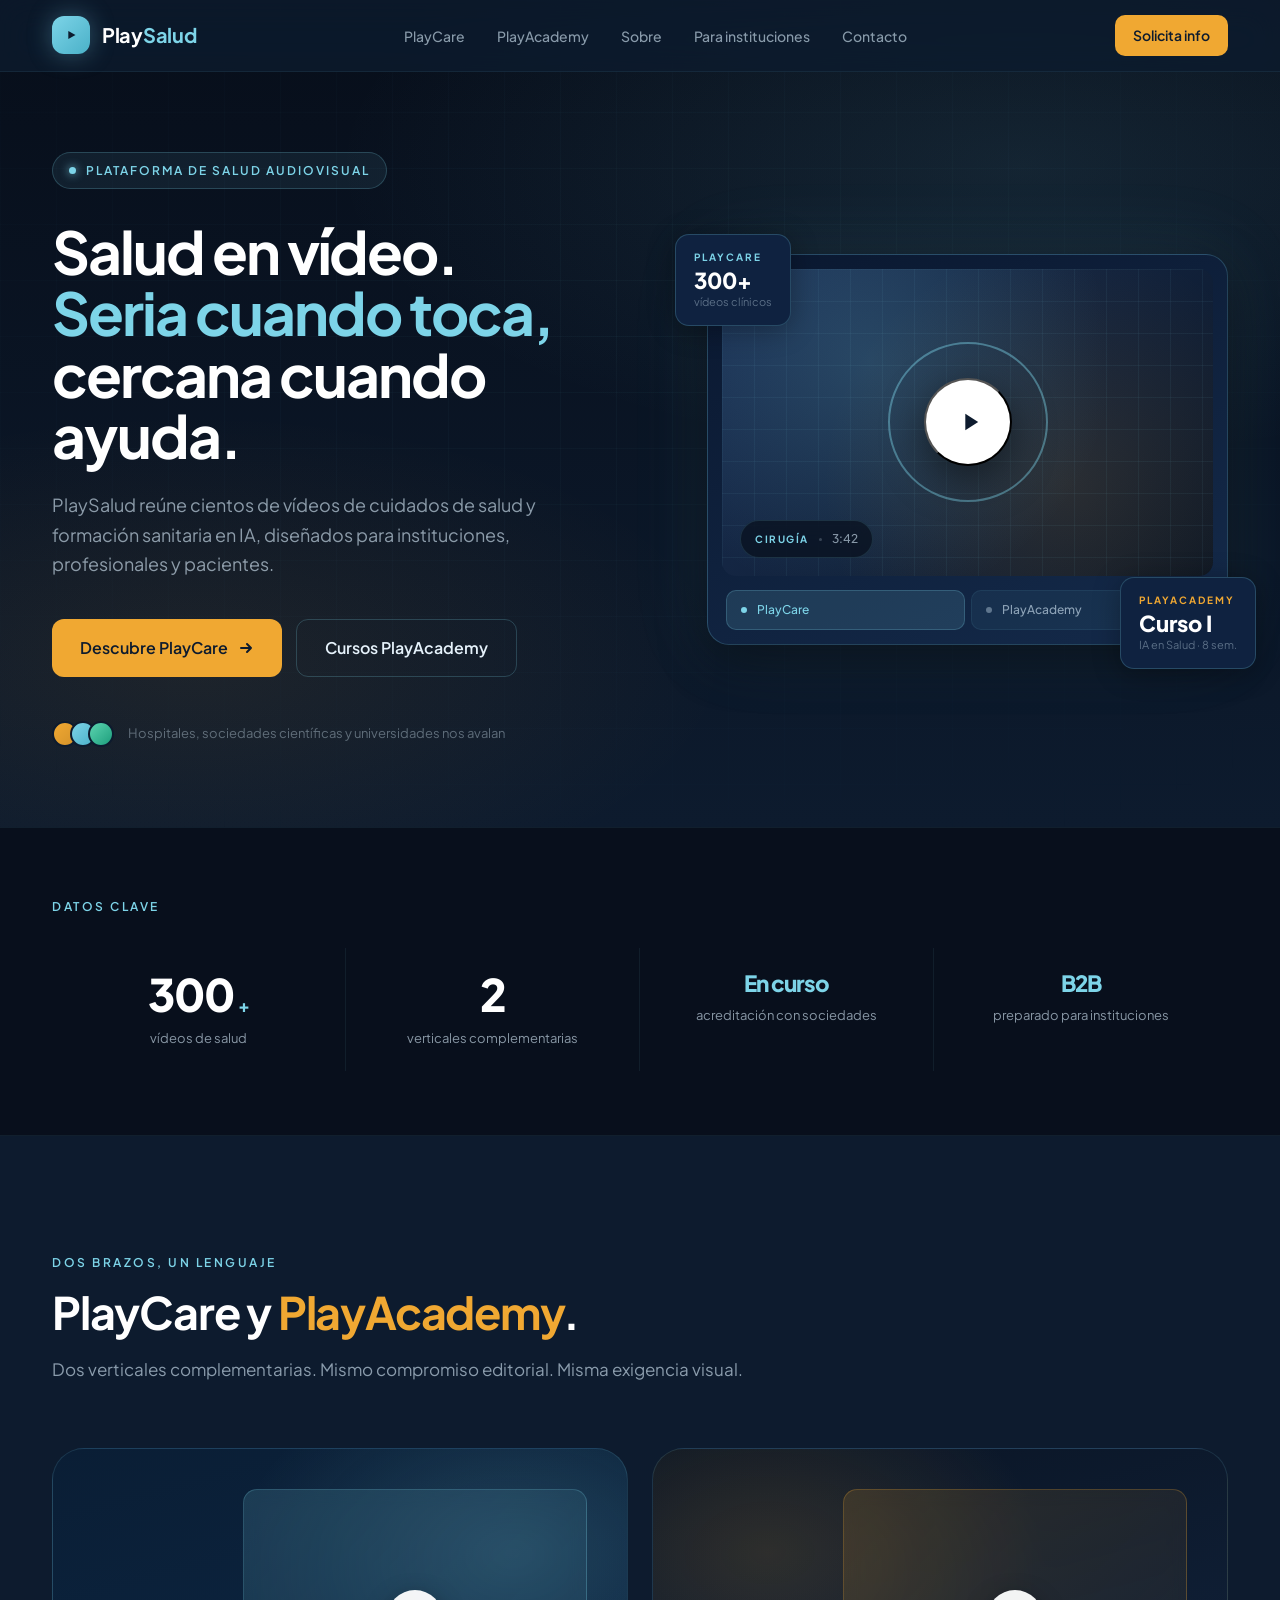
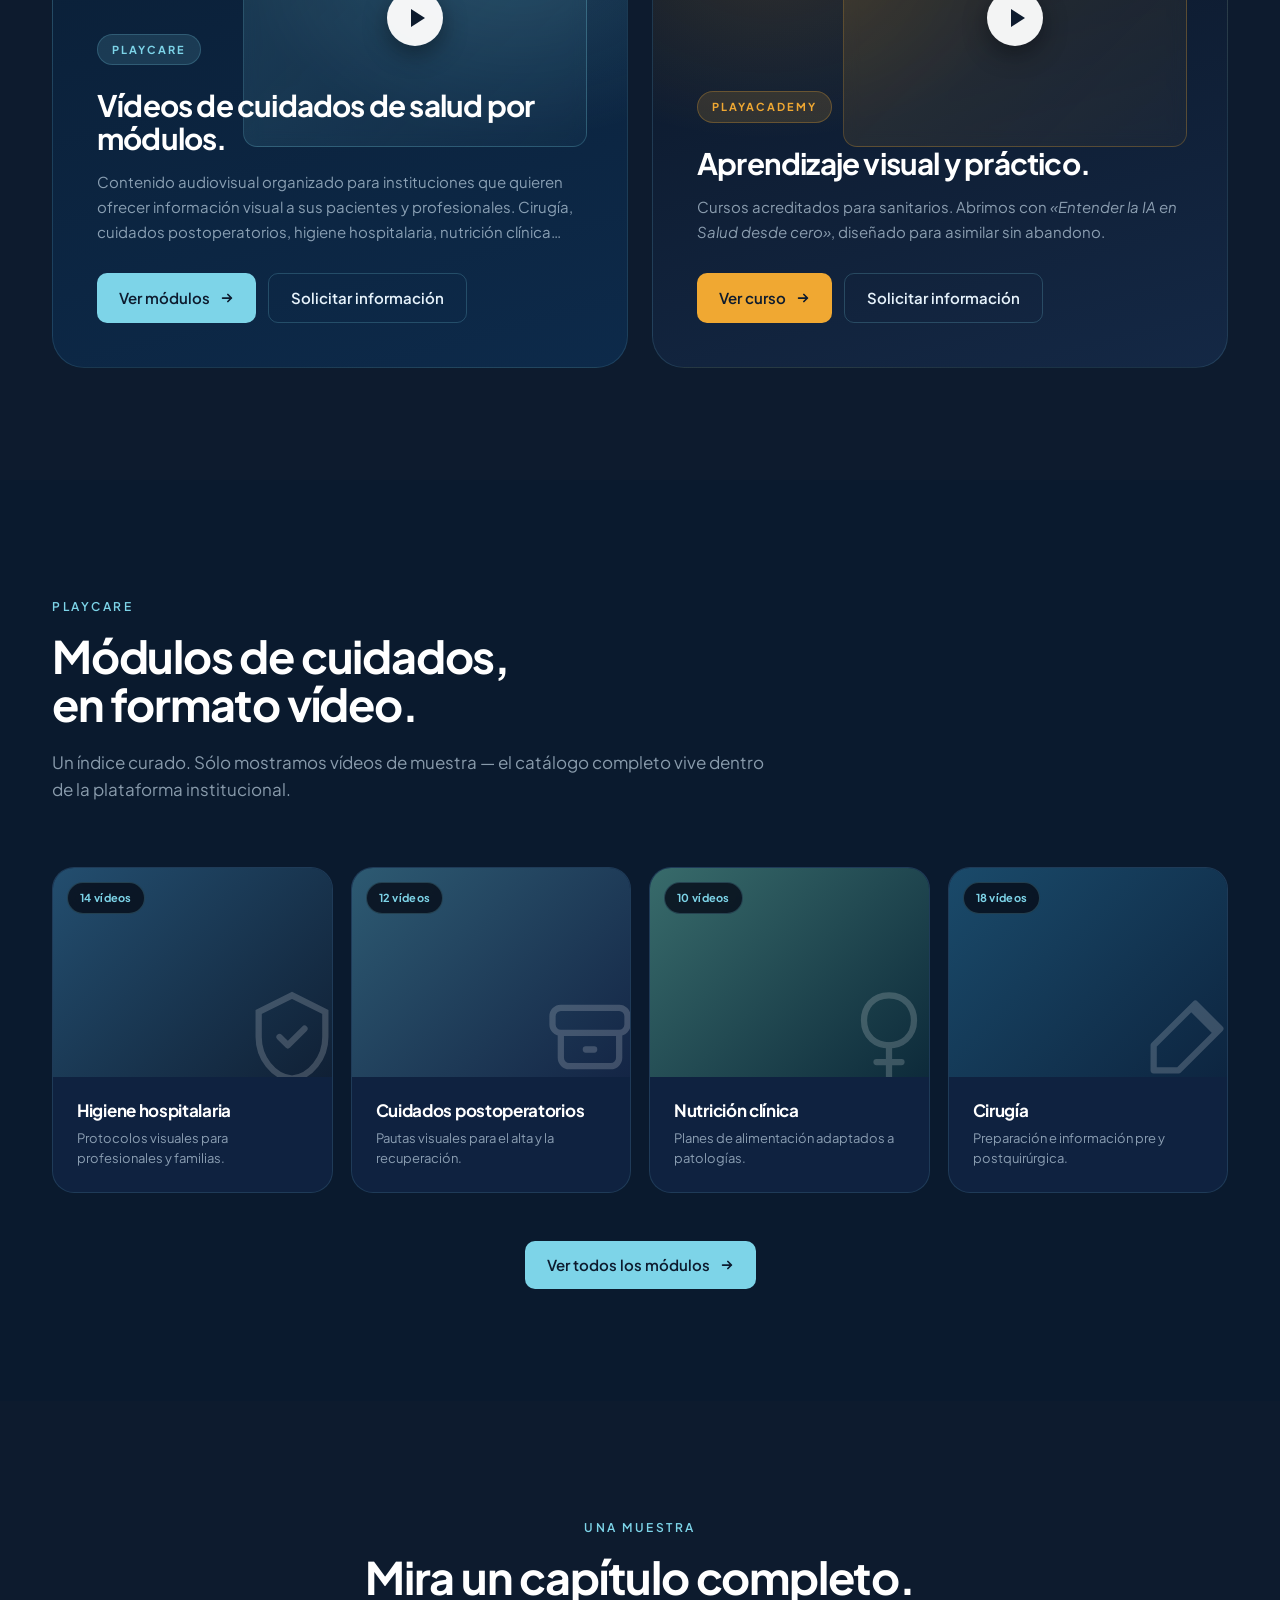
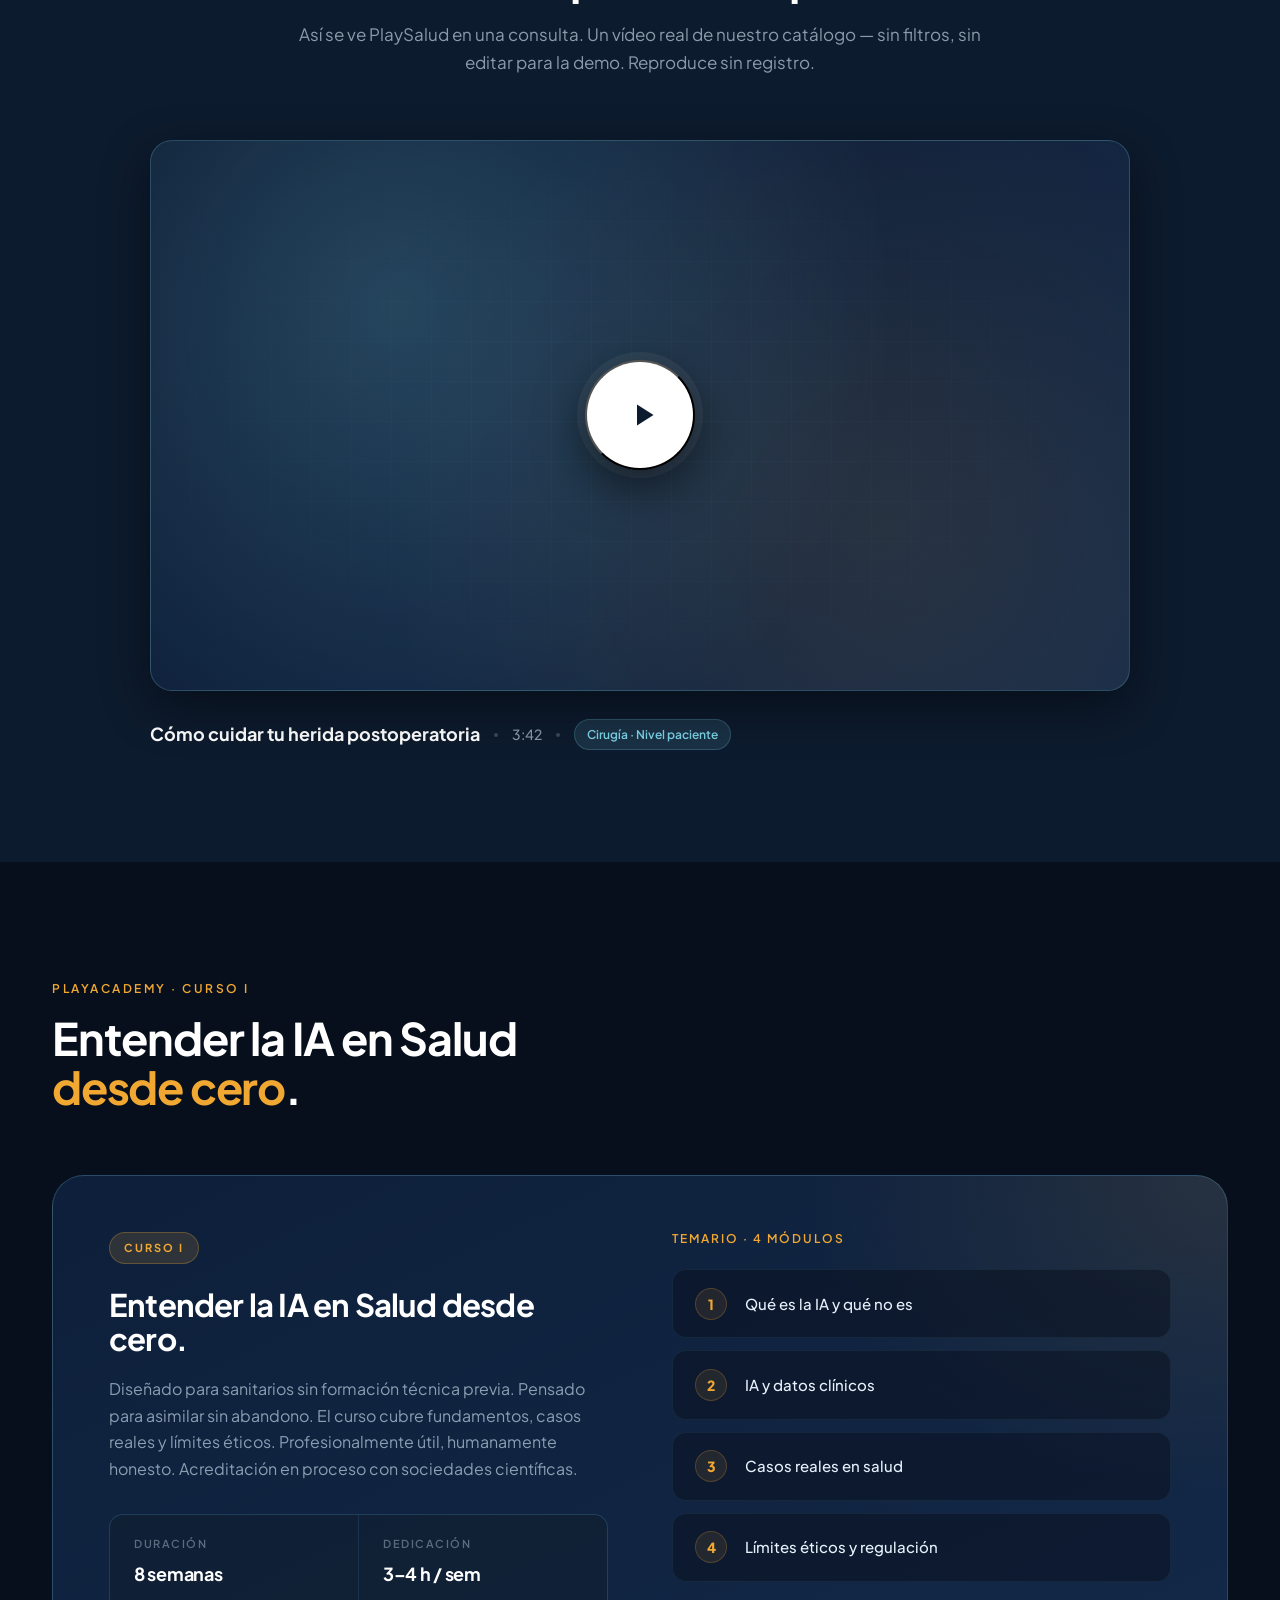
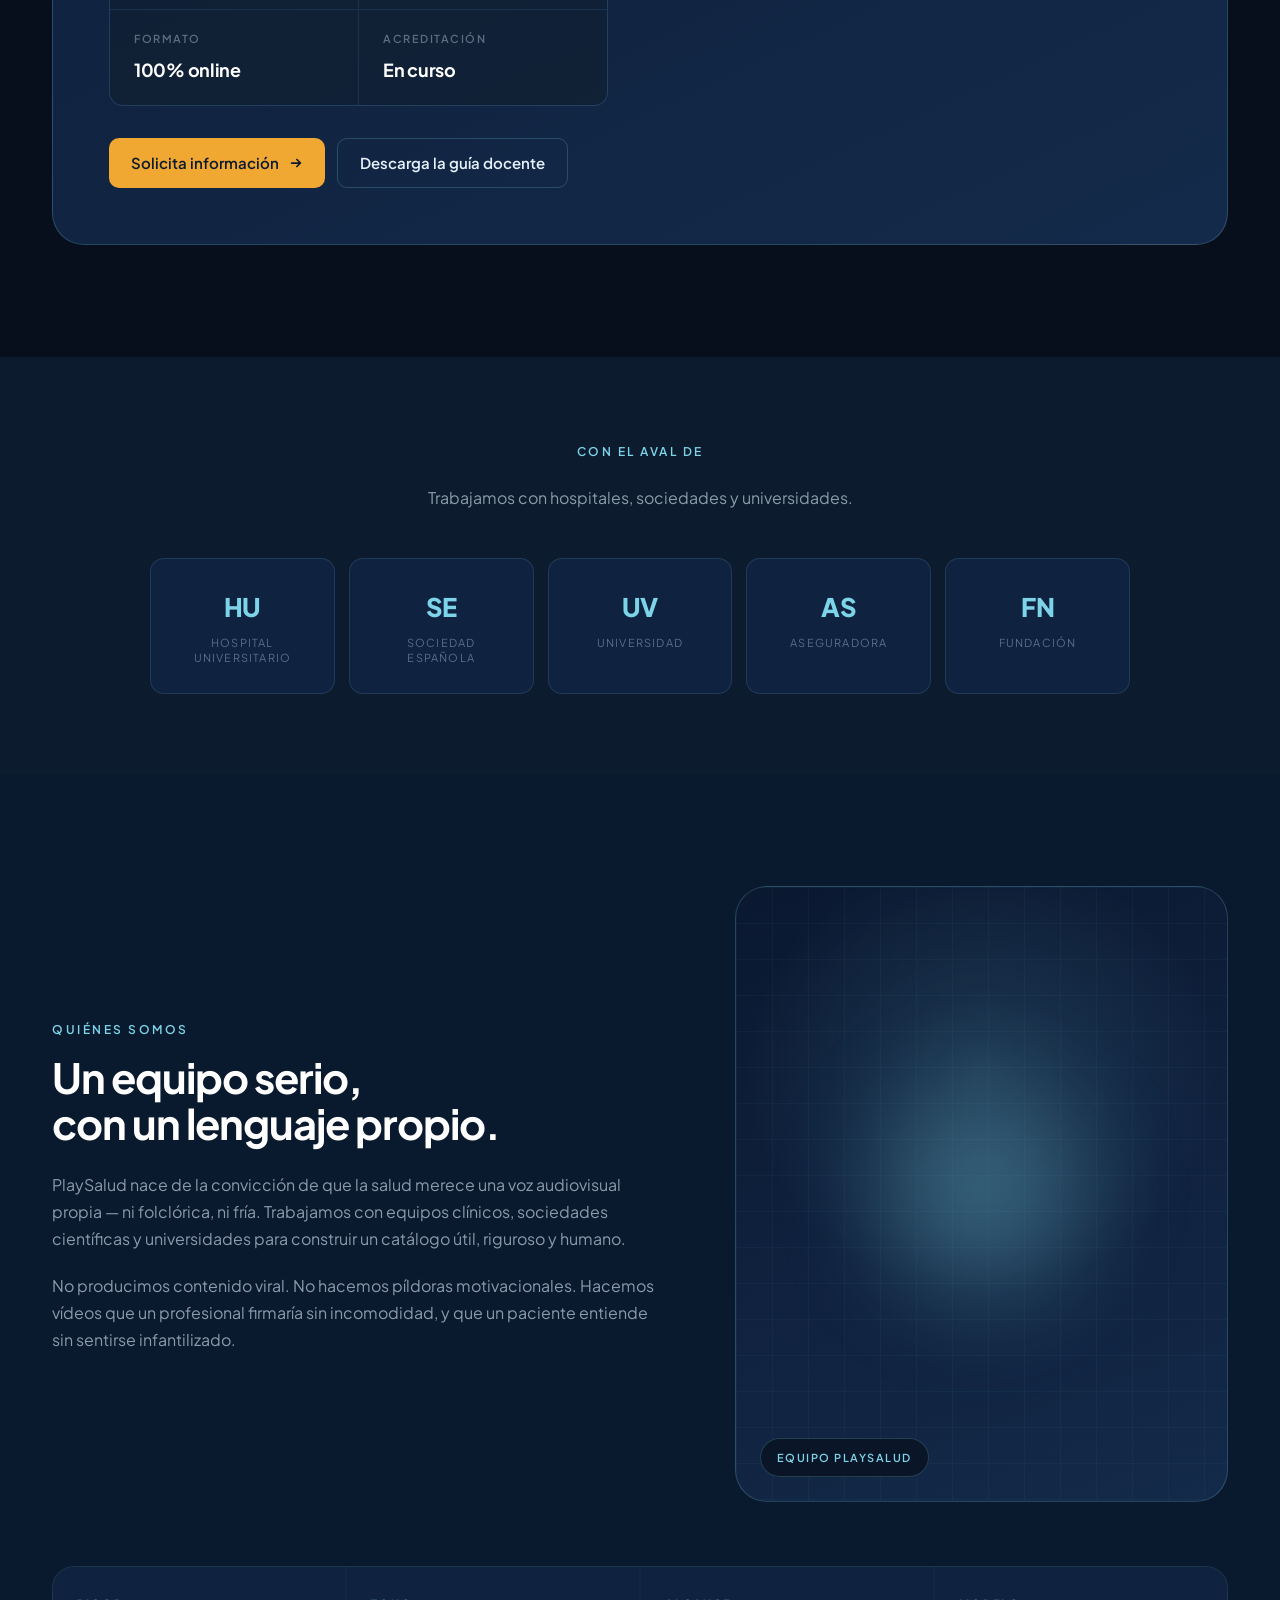
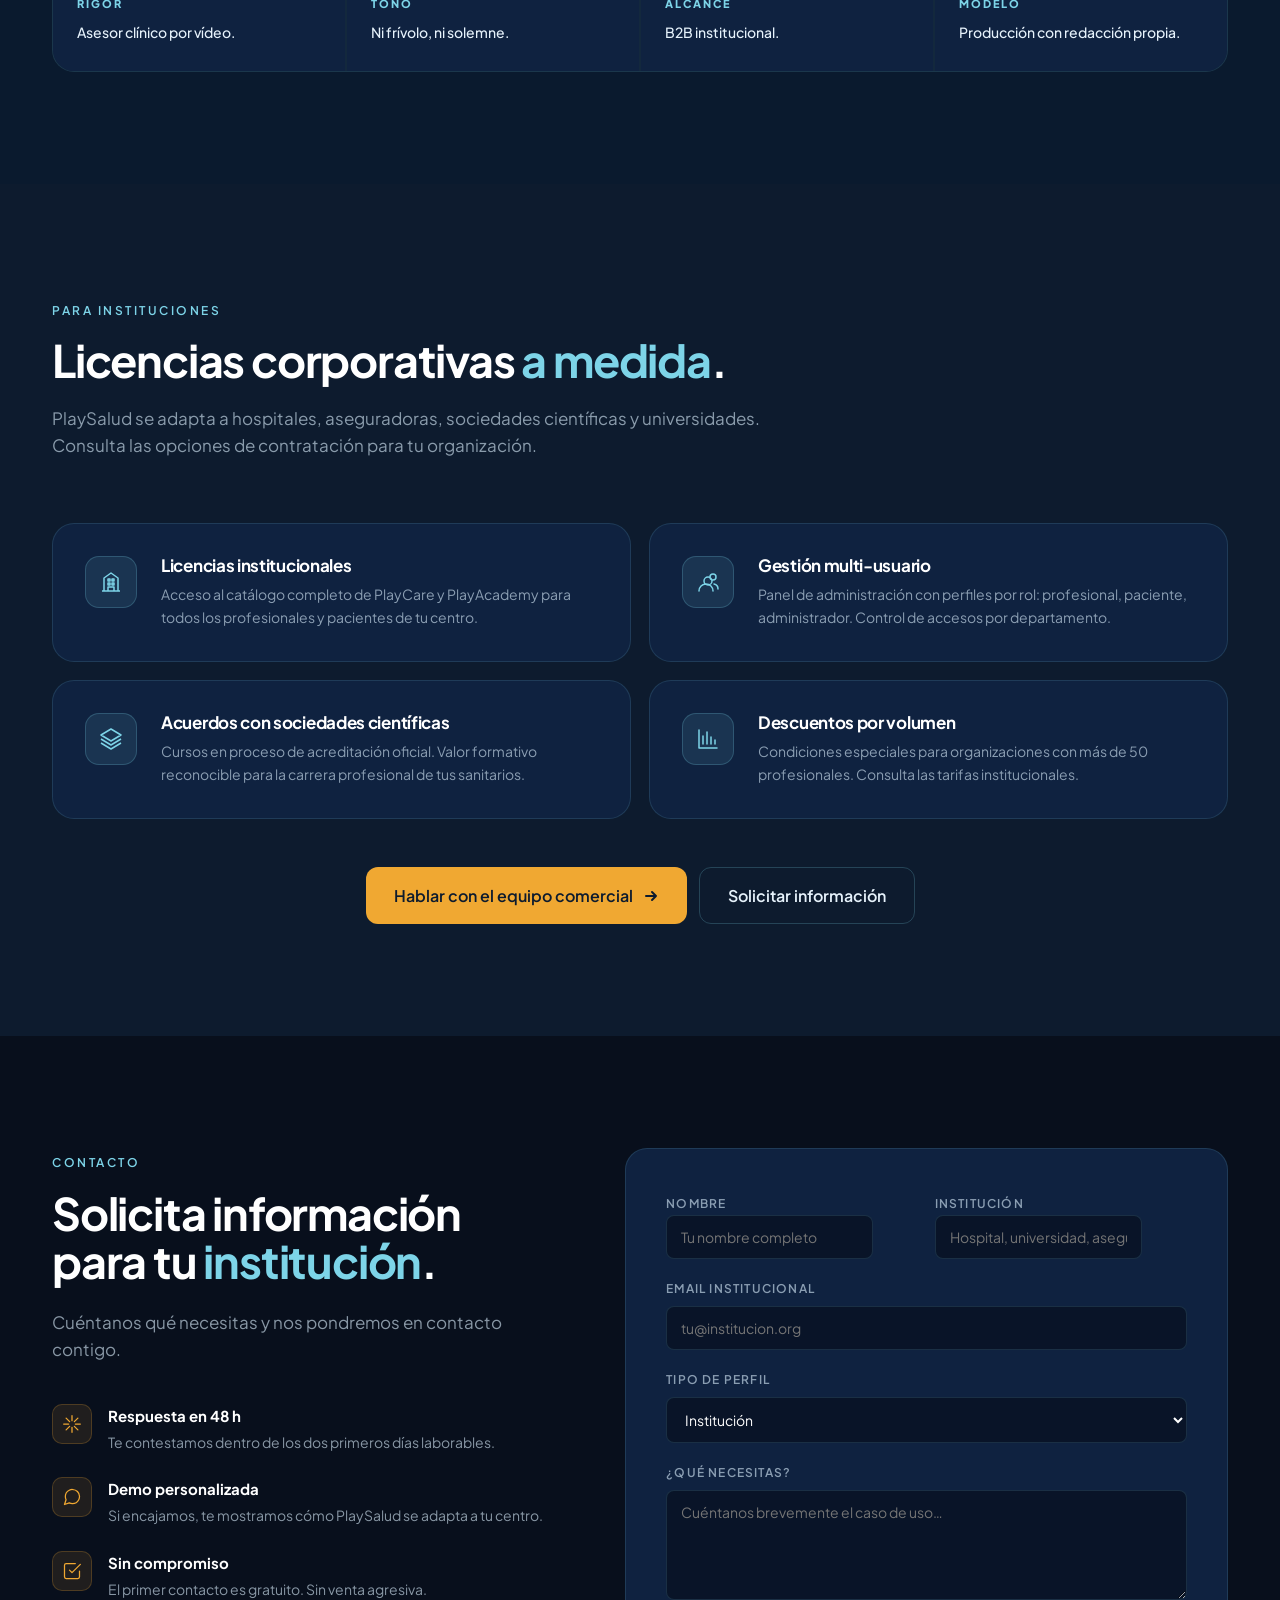
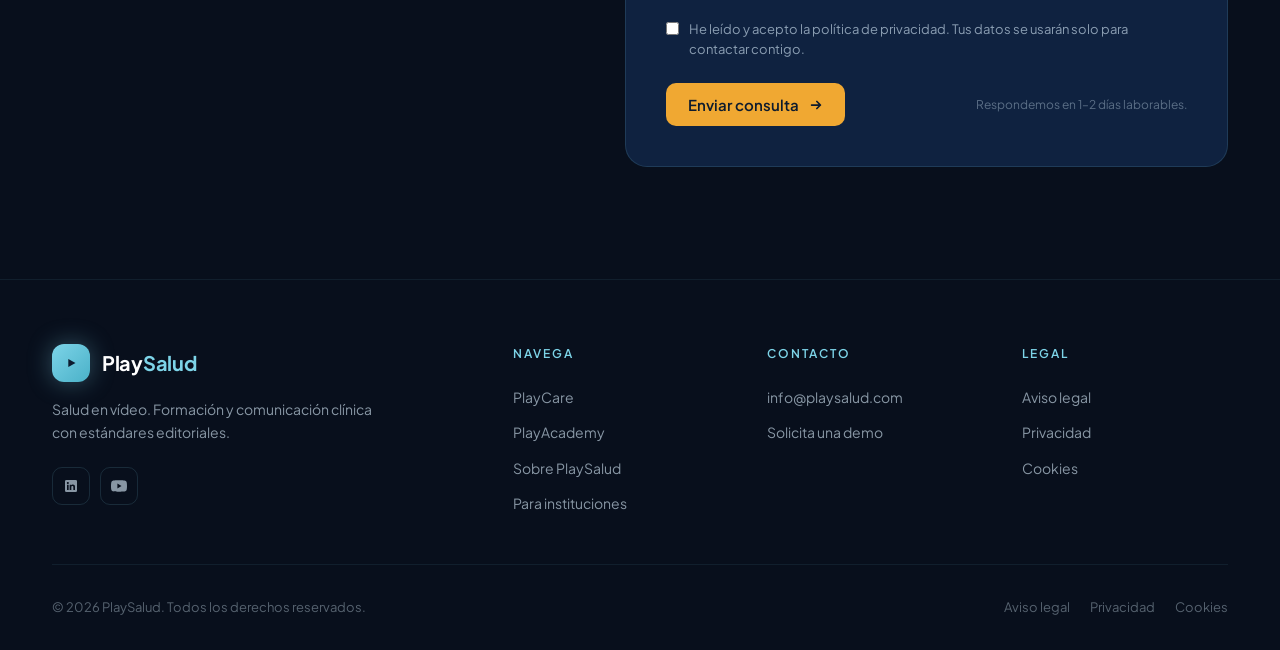
==== commit 82ad23ee: "feat: replace Syne+DM Sans with Plus Jakarta Sans (Figma typography)" ====
--- a/dark.html
+++ b/dark.html
@@ -7,7 +7,7 @@
 <meta name="description" content="PlaySalud reúne cientos de vídeos de cuidados de salud y formación sanitaria en IA, diseñados para instituciones, profesionales y pacientes.">
 <link rel="preconnect" href="https://fonts.googleapis.com">
 <link rel="preconnect" href="https://fonts.gstatic.com" crossorigin>
-<link href="https://fonts.googleapis.com/css2?family=Syne:wght@500;600;700;800&family=DM+Sans:ital,opsz,wght@0,9..40,300;0,9..40,400;0,9..40,500;0,9..40,600;0,9..40,700&display=swap" rel="stylesheet">
+<link href="https://fonts.googleapis.com/css2?family=Plus+Jakarta+Sans:ital,wght@0,400;0,500;0,600;0,700;0,800;1,400;1,600&display=swap" rel="stylesheet">
 <style>
   /* ============================================================
      PLAYSALUD · DESIGN TOKENS
@@ -43,8 +43,9 @@
     --border-strong:rgba(125,212,232,0.4);
 
     /* Type */
-    --font-display: 'Syne', sans-serif;
-    --font-body:    'DM Sans', sans-serif;
+    /* Type — Plus Jakarta Sans (única familia, fuente del Figma) */
+    --font-display: 'Plus Jakarta Sans', sans-serif;
+    --font-body:    'Plus Jakarta Sans', sans-serif;
 
     /* Geometry */
     --radius-sm: 8px;
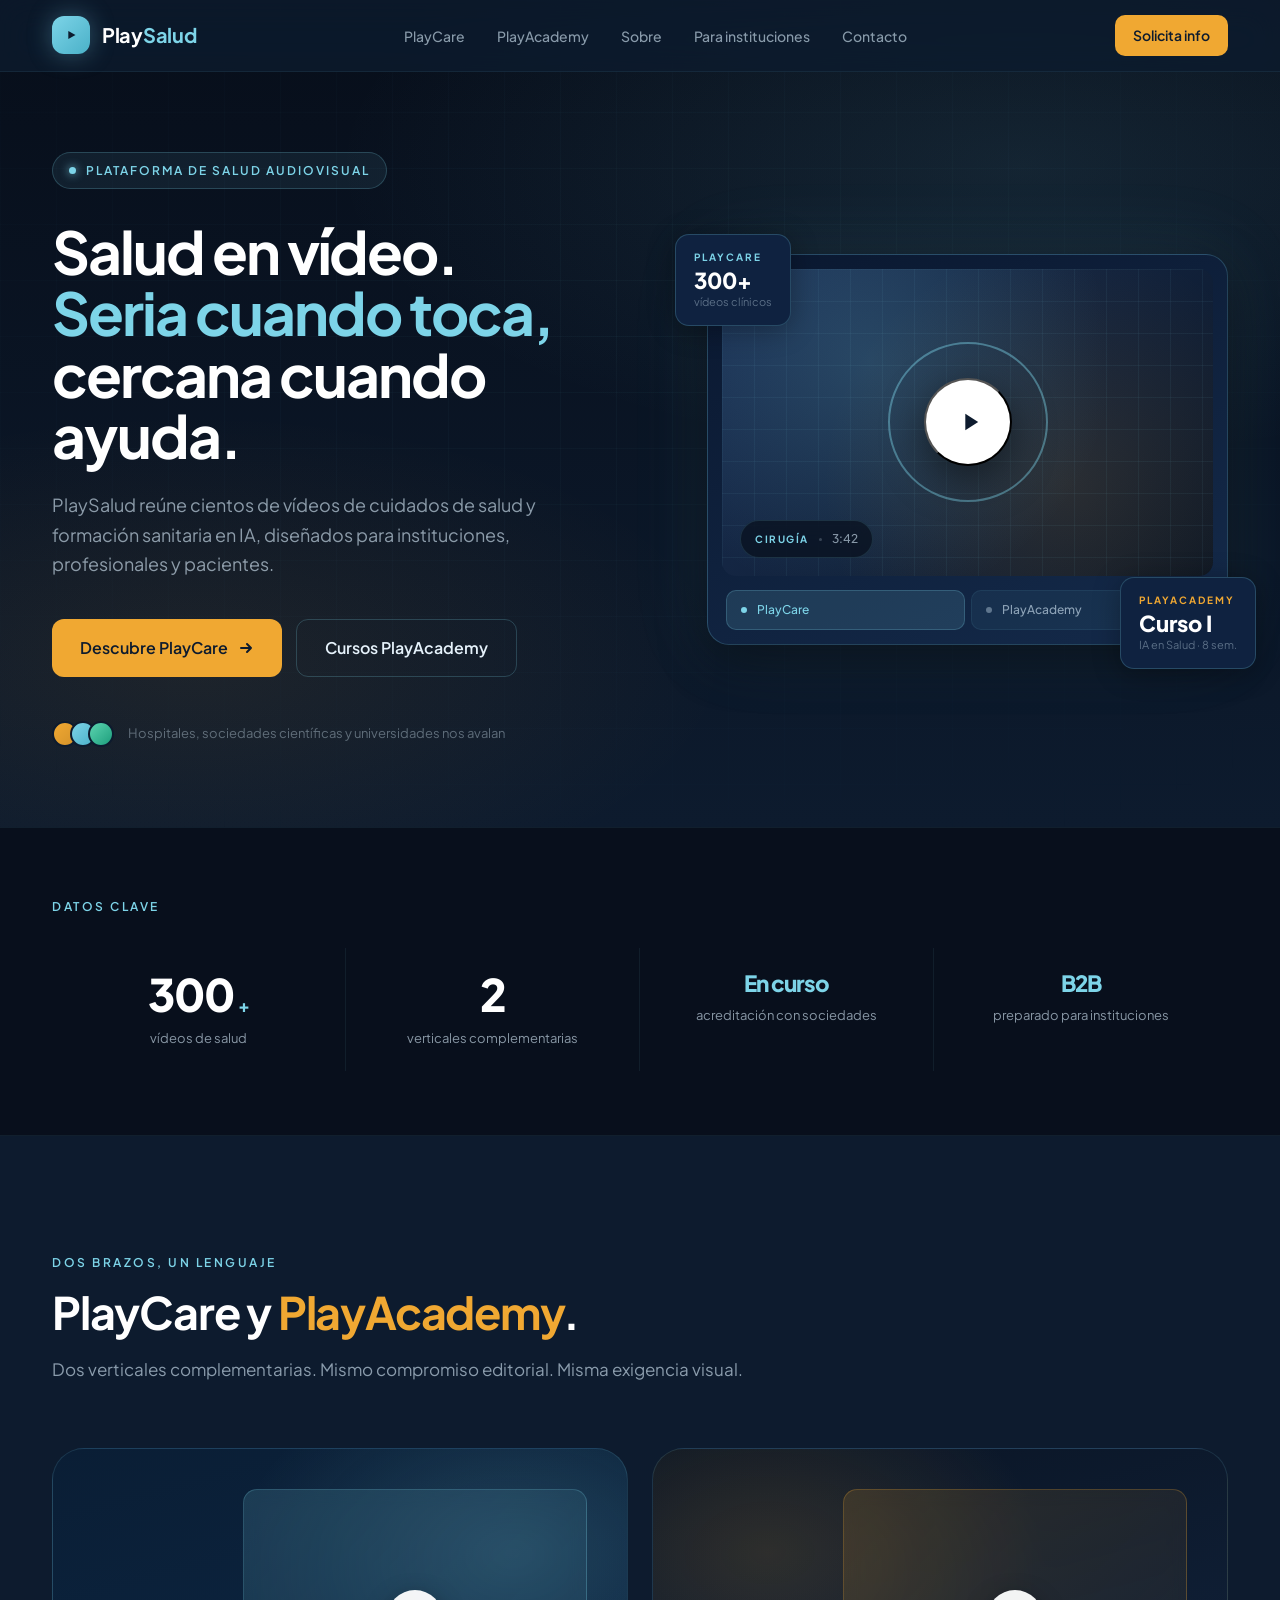
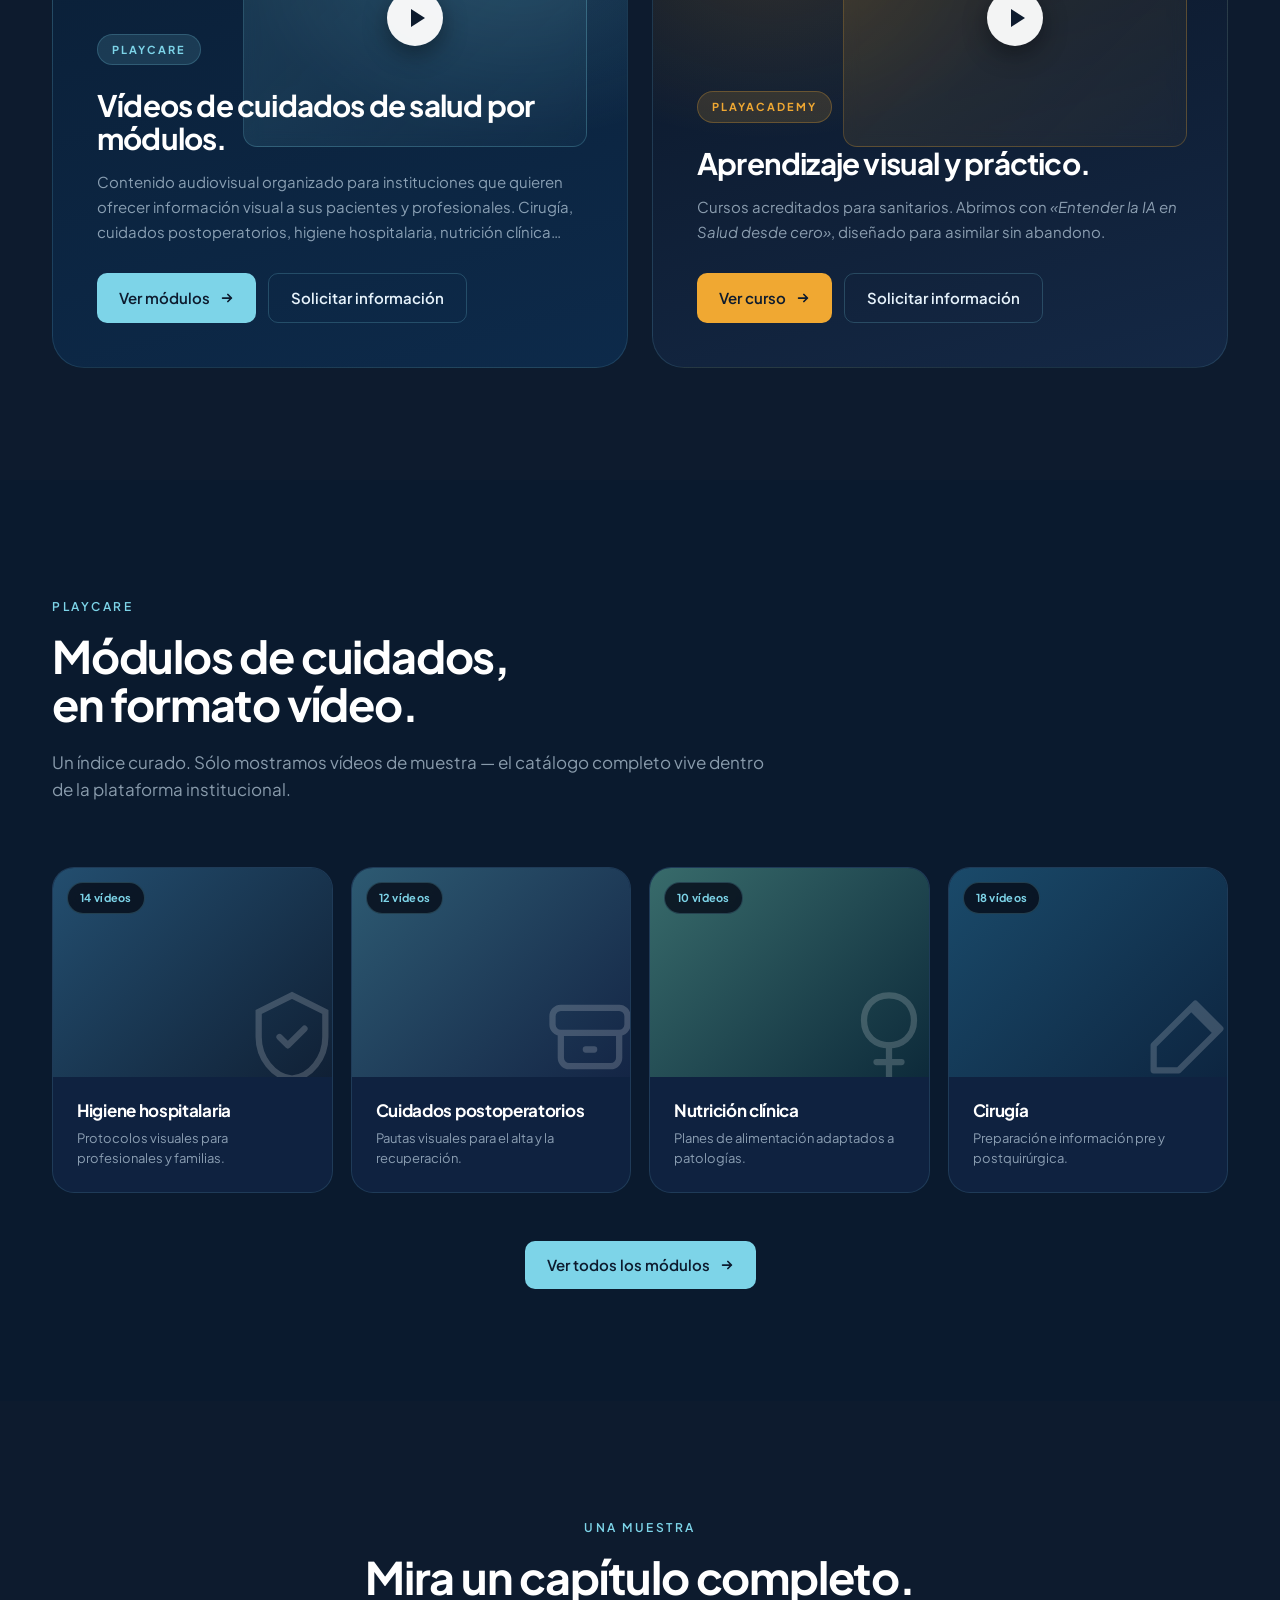
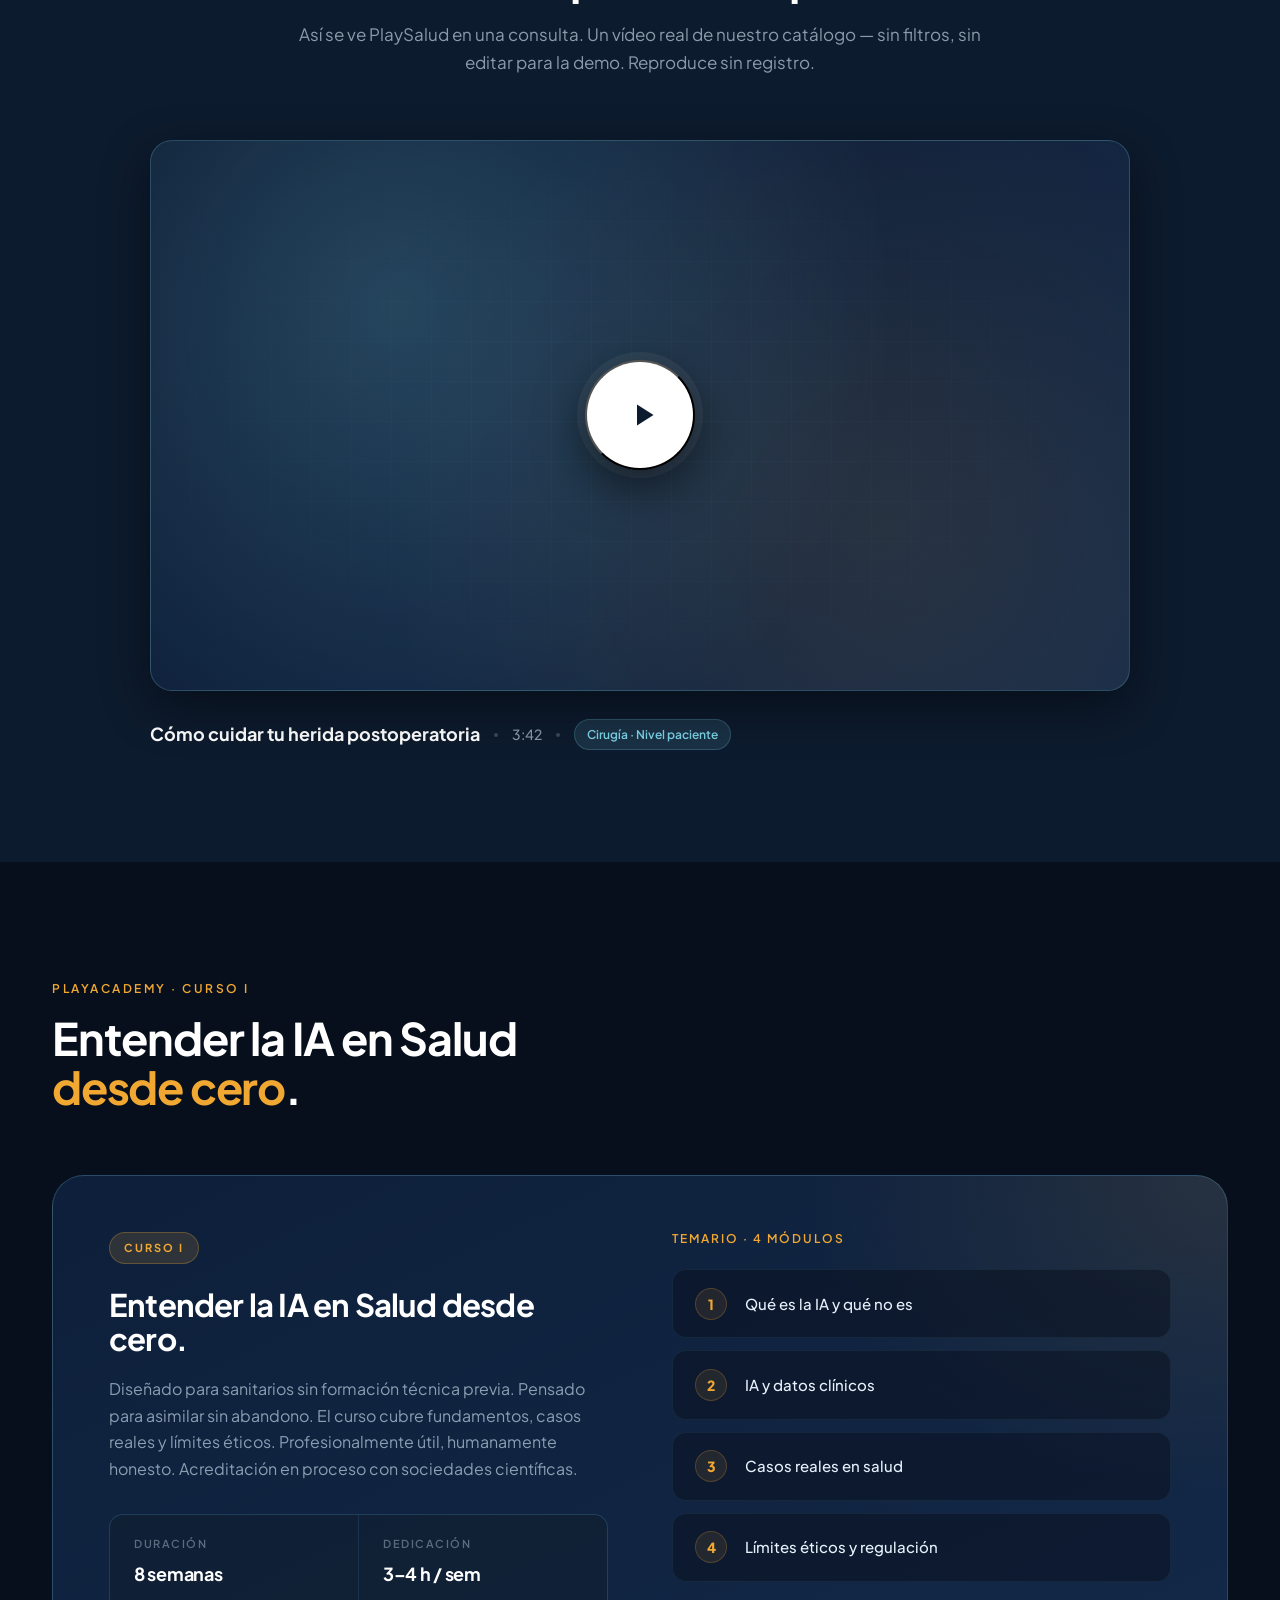
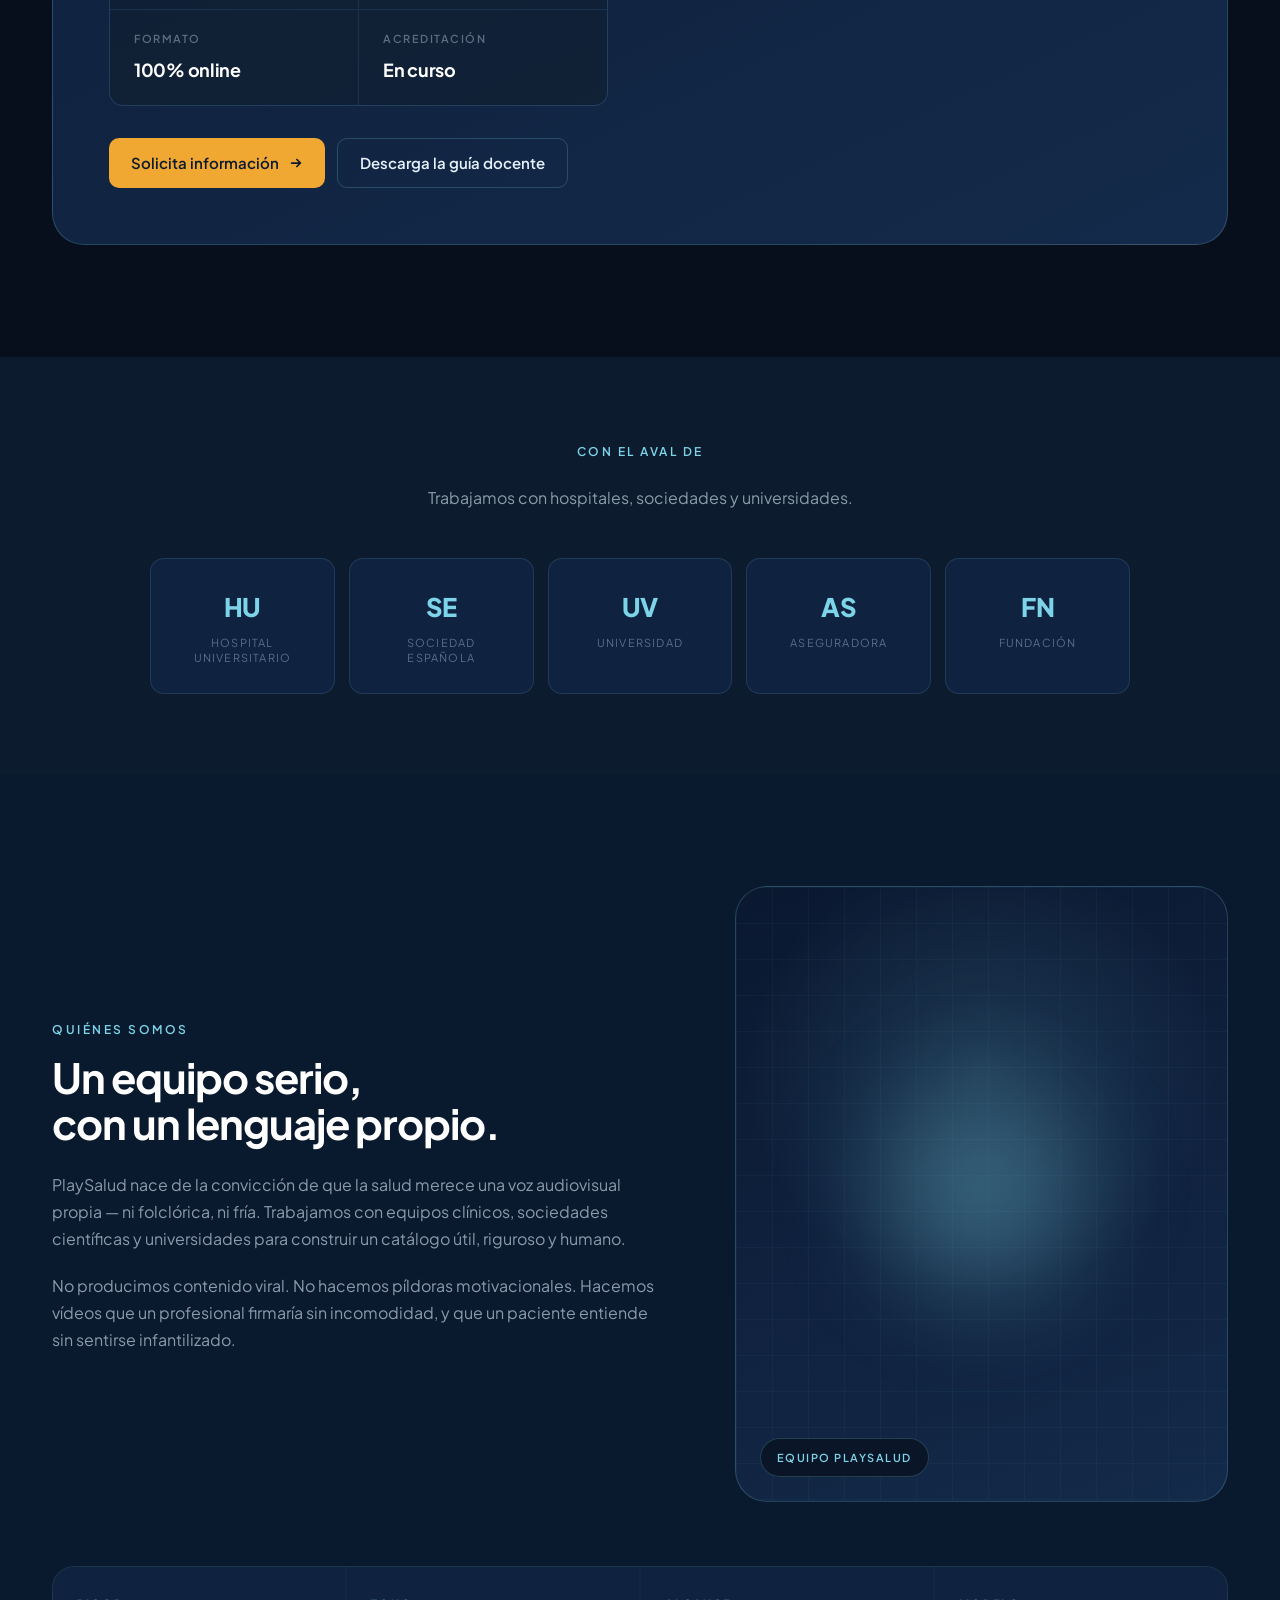
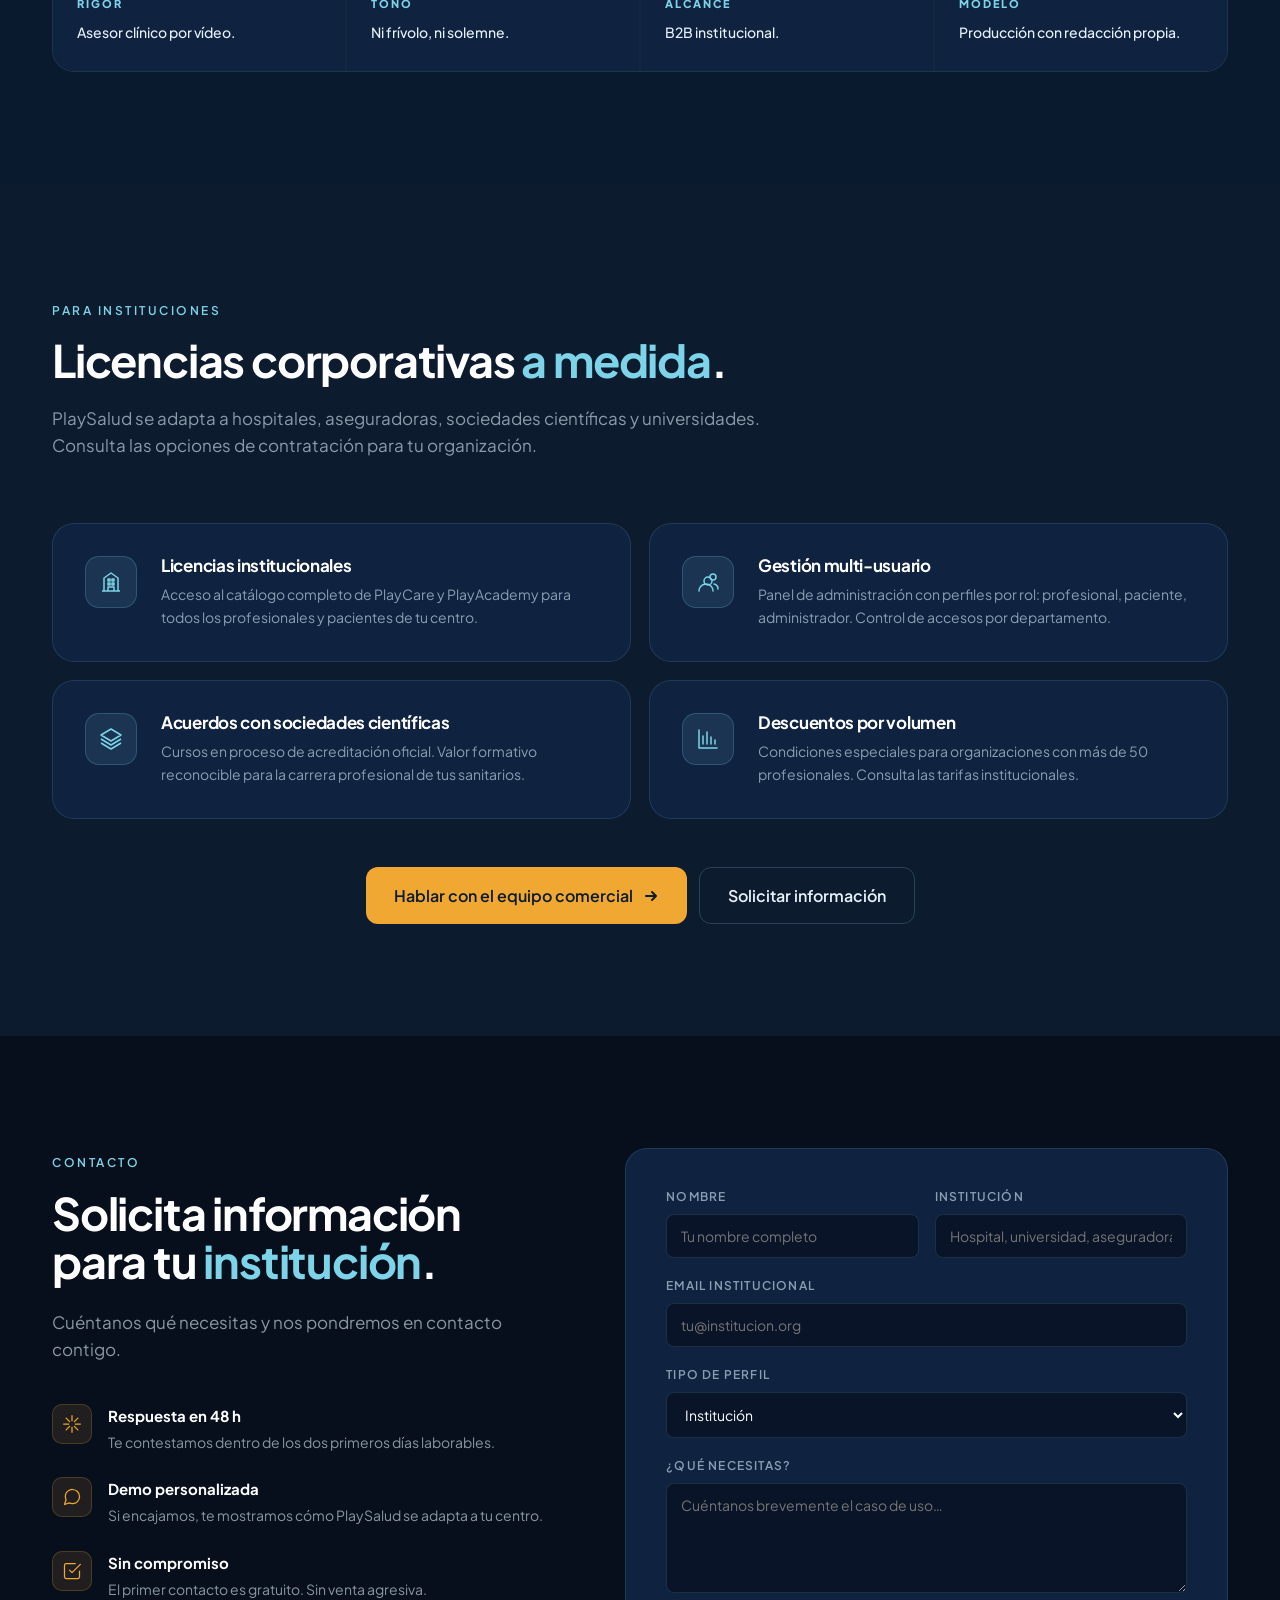
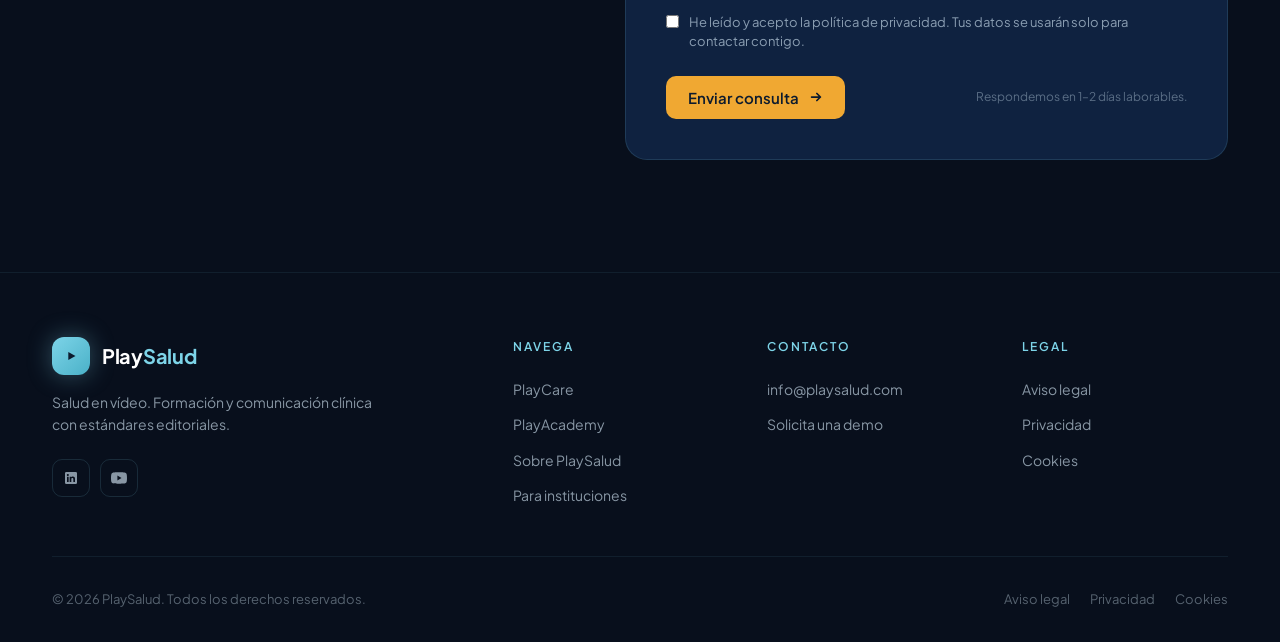
==== commit b31596bb: "fix: form split alignment (NOMBRE/INSTITUCIÓN row)" ====
--- a/dark.html
+++ b/dark.html
@@ -1268,13 +1268,22 @@
     display: grid;
     grid-template-columns: 1fr 1fr;
     gap: 1rem;
+    align-items: start;
+  }
+  .form-row.split > div {
+    display: flex;
+    flex-direction: column;
+    gap: 8px;
+    min-width: 0;
   }
   .form-label {
+    display: block;
     font-size: 12px;
     font-weight: 600;
     color: var(--text-dim);
     text-transform: uppercase;
     letter-spacing: 1.2px;
+    line-height: 1.4;
   }
   .form-input,
   .form-select,
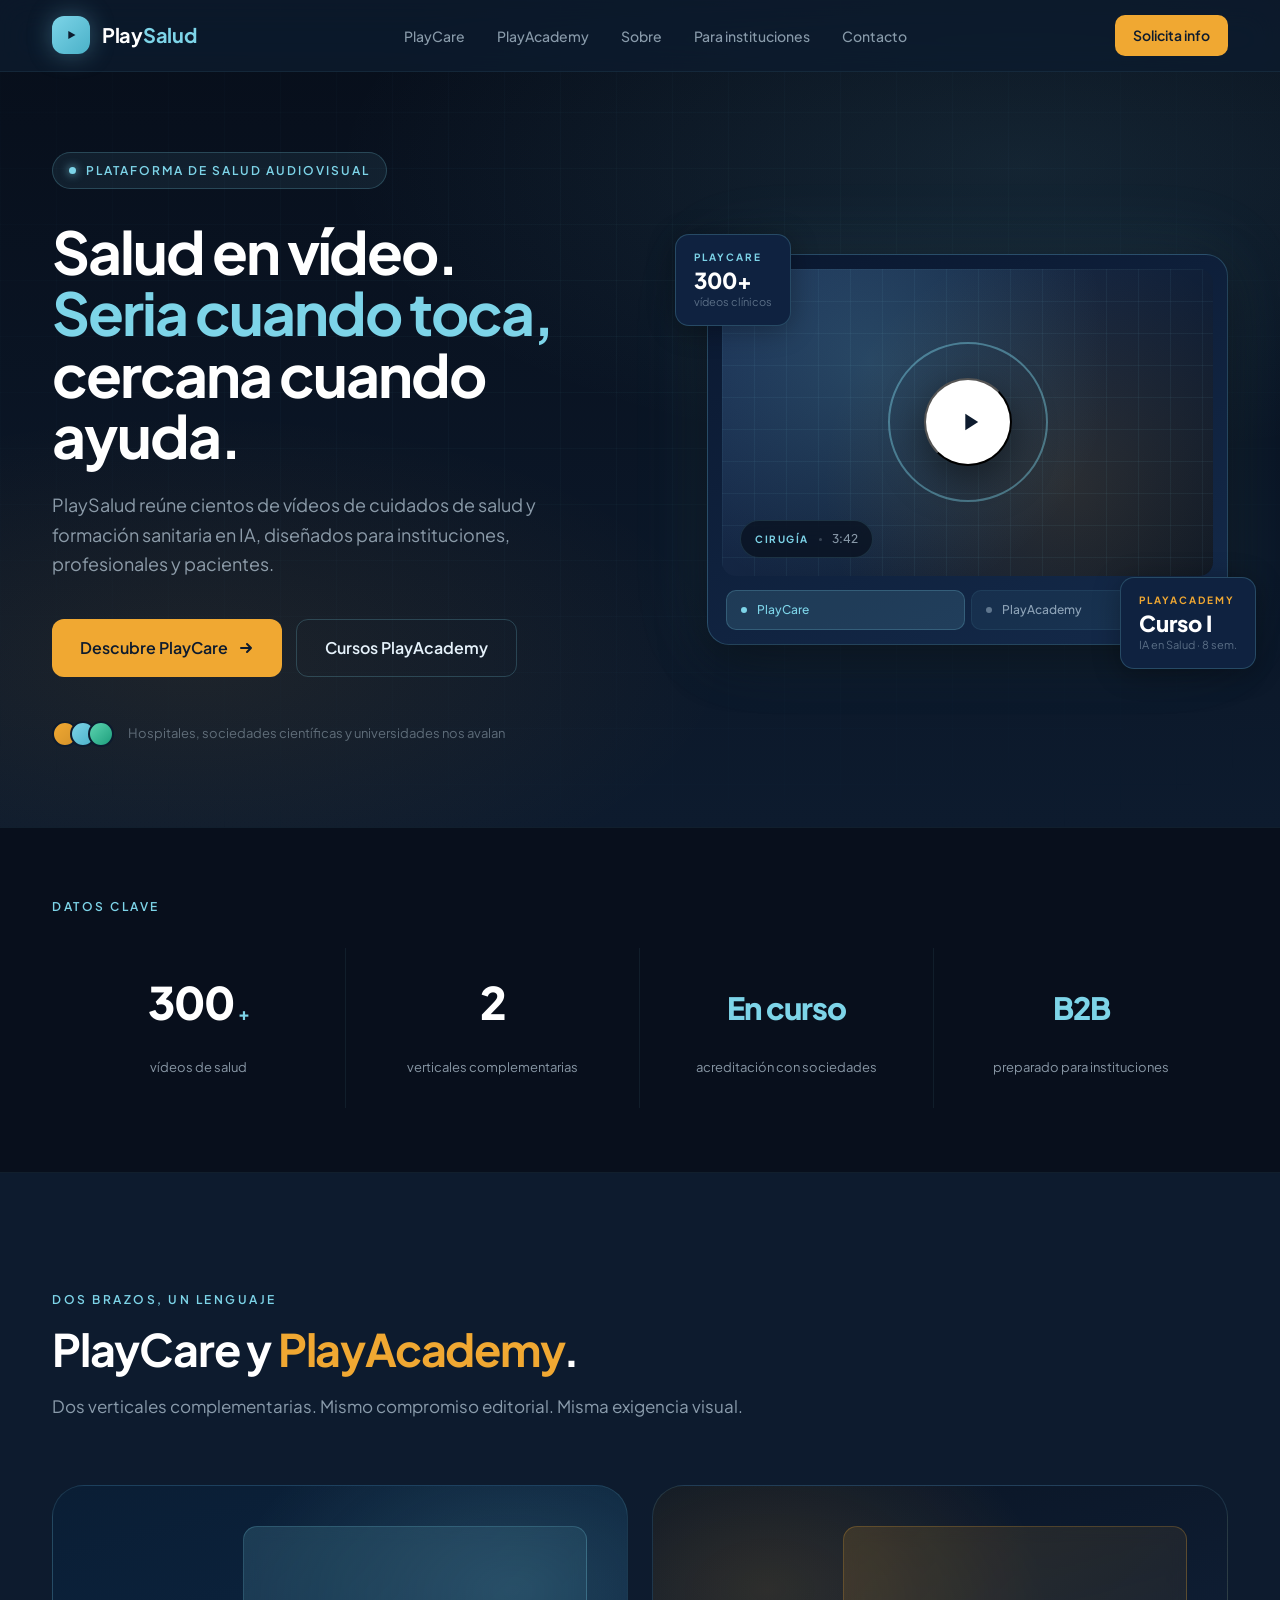
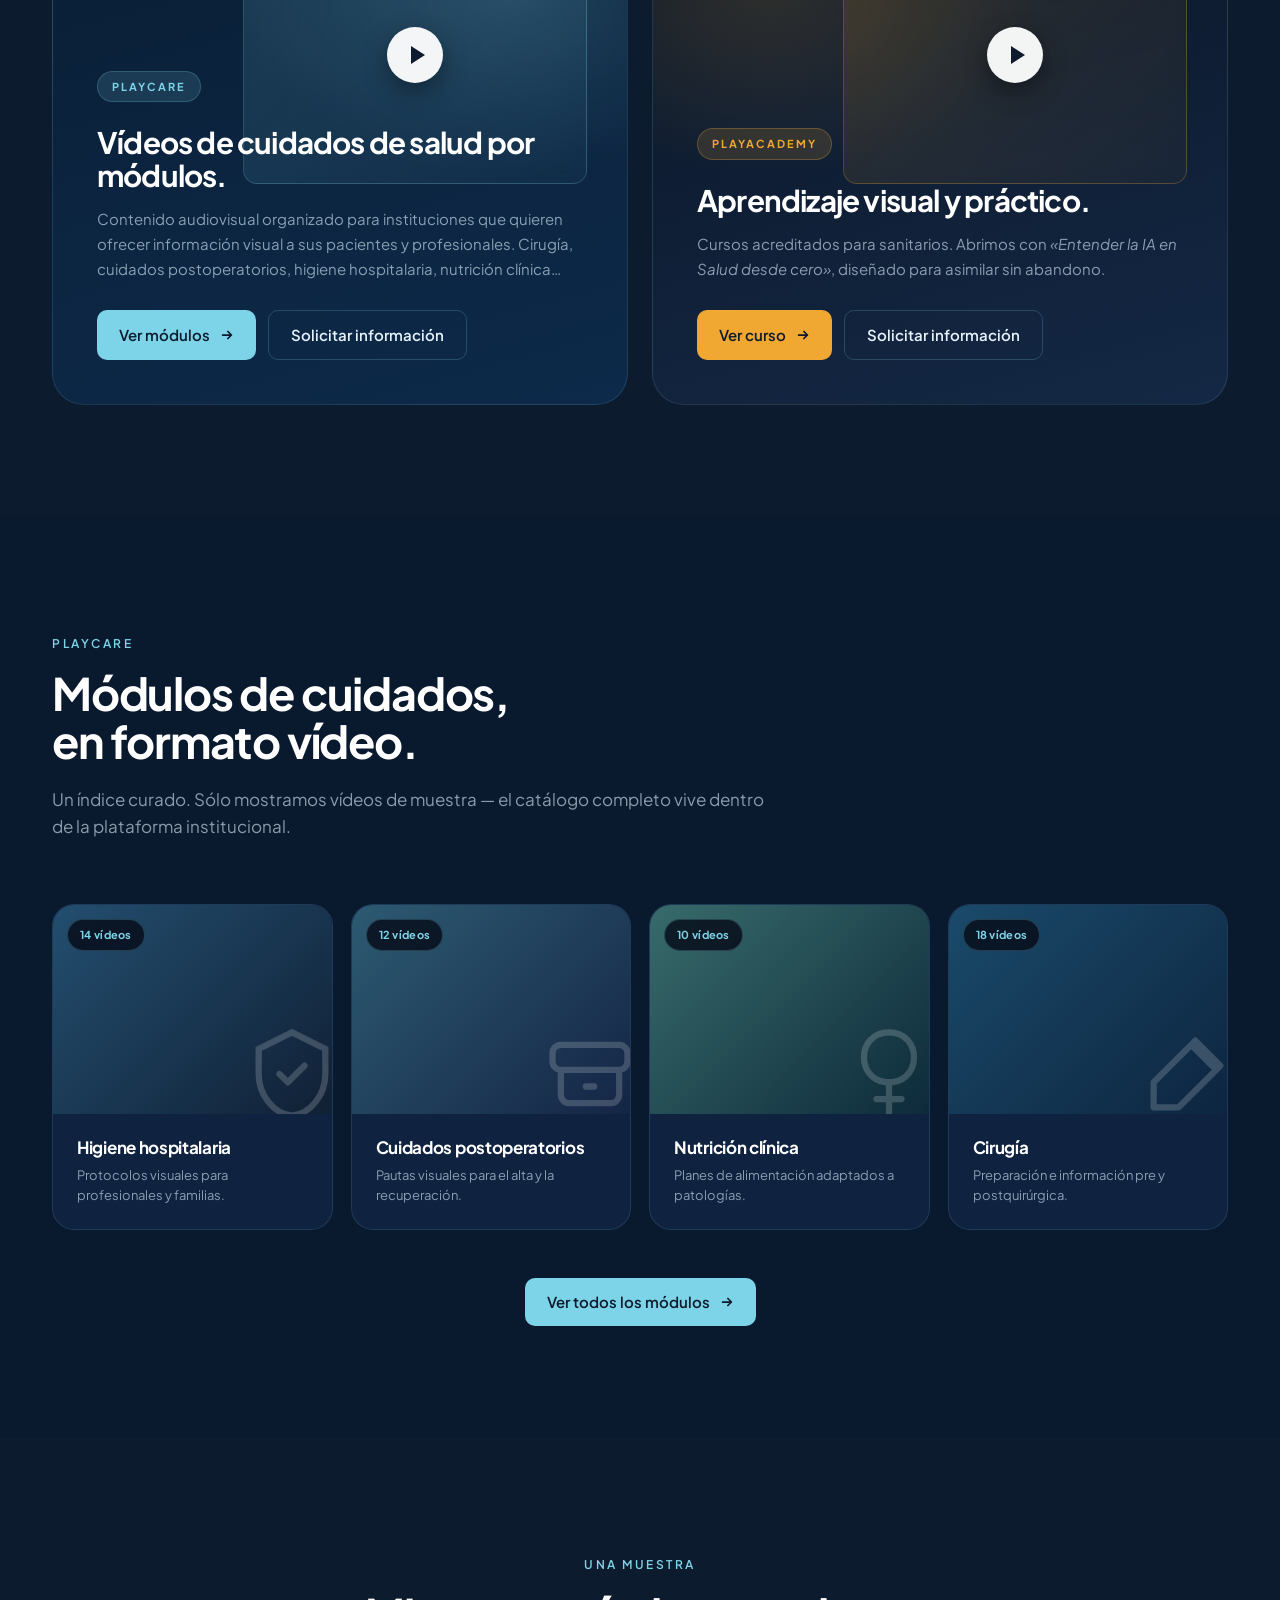
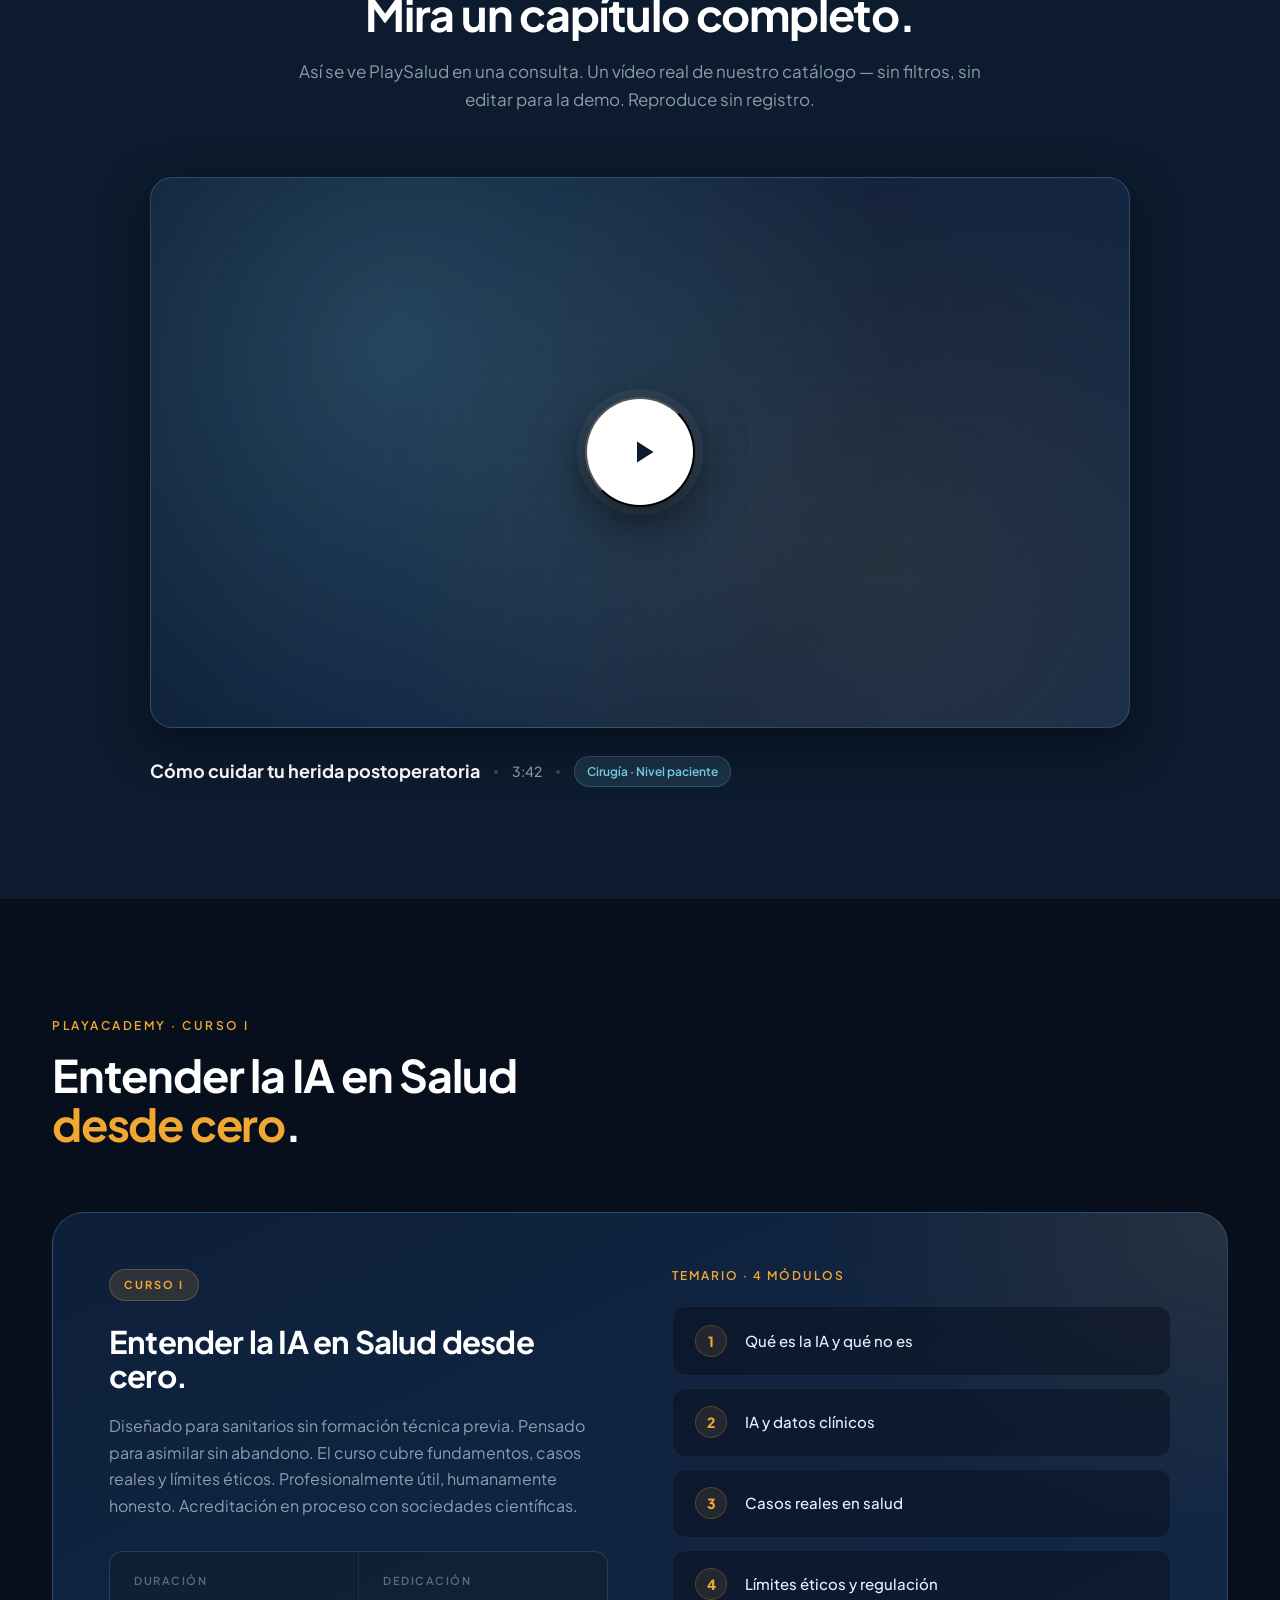
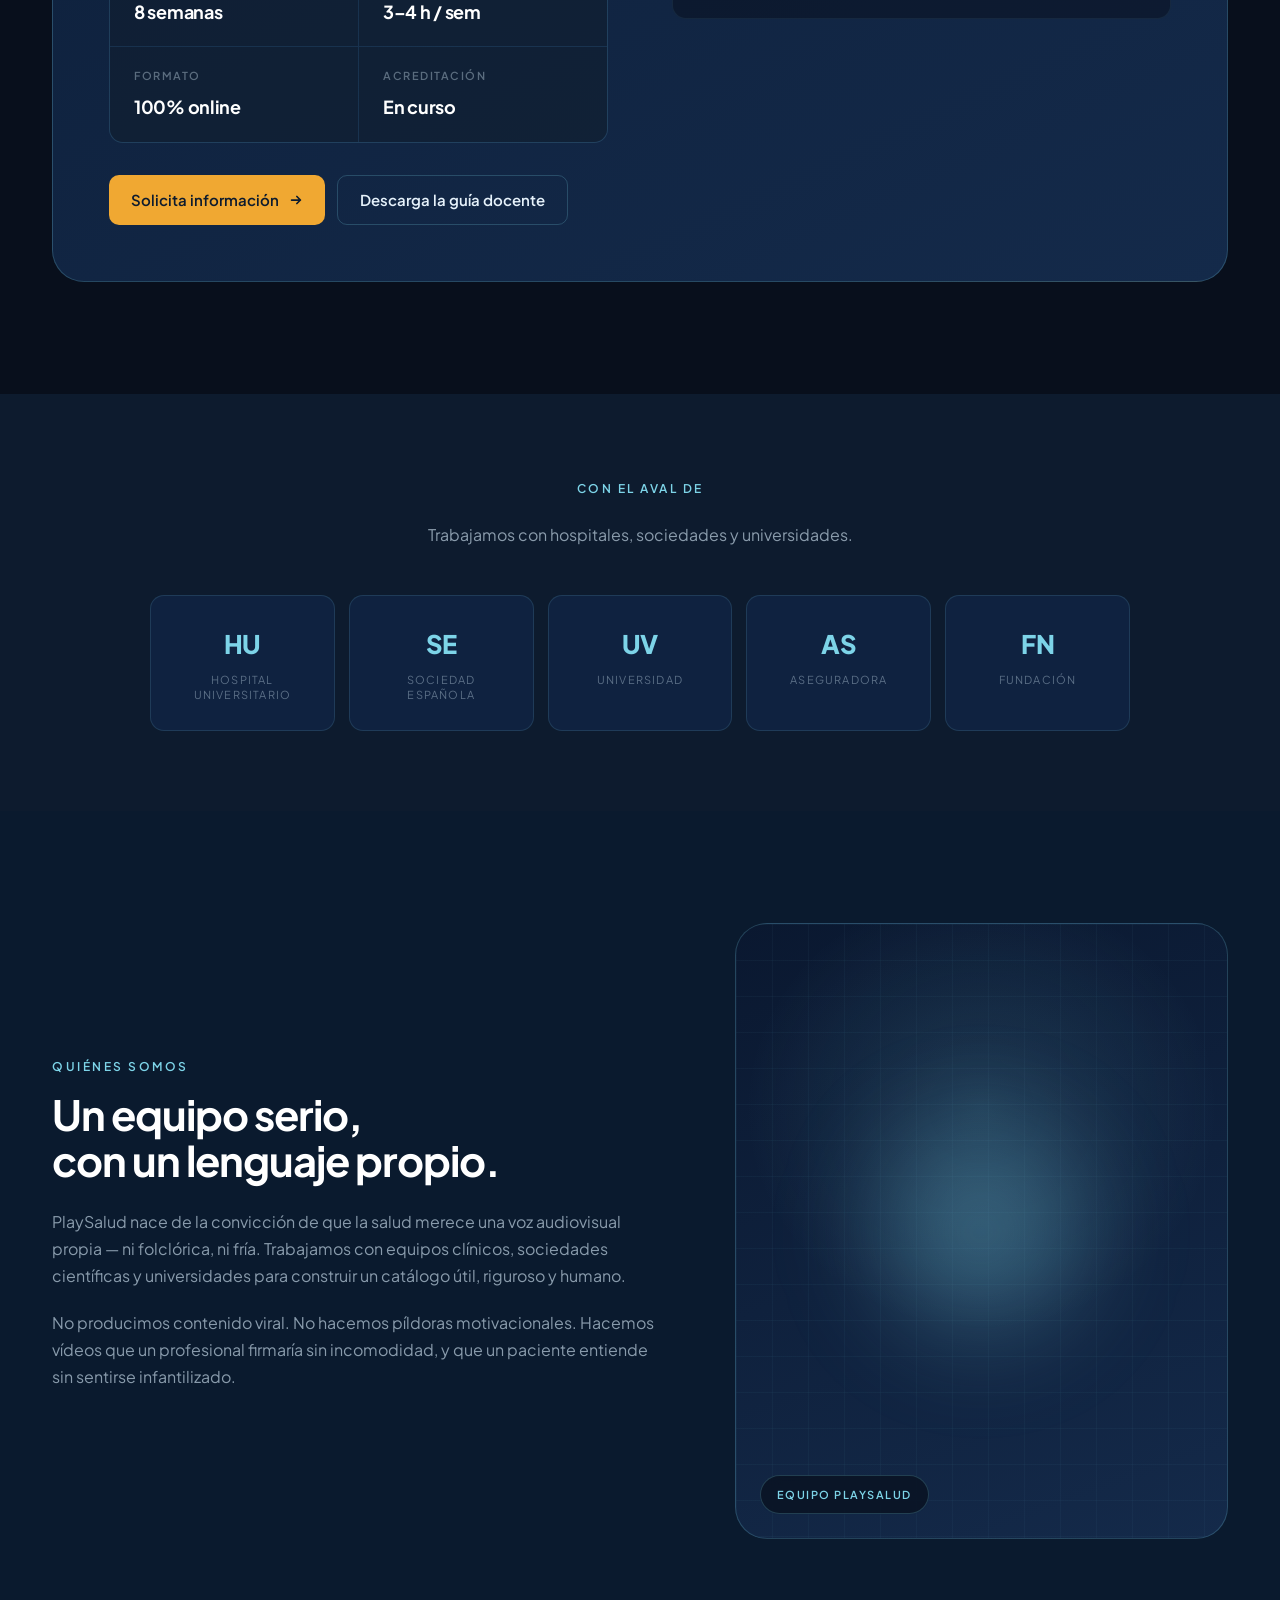
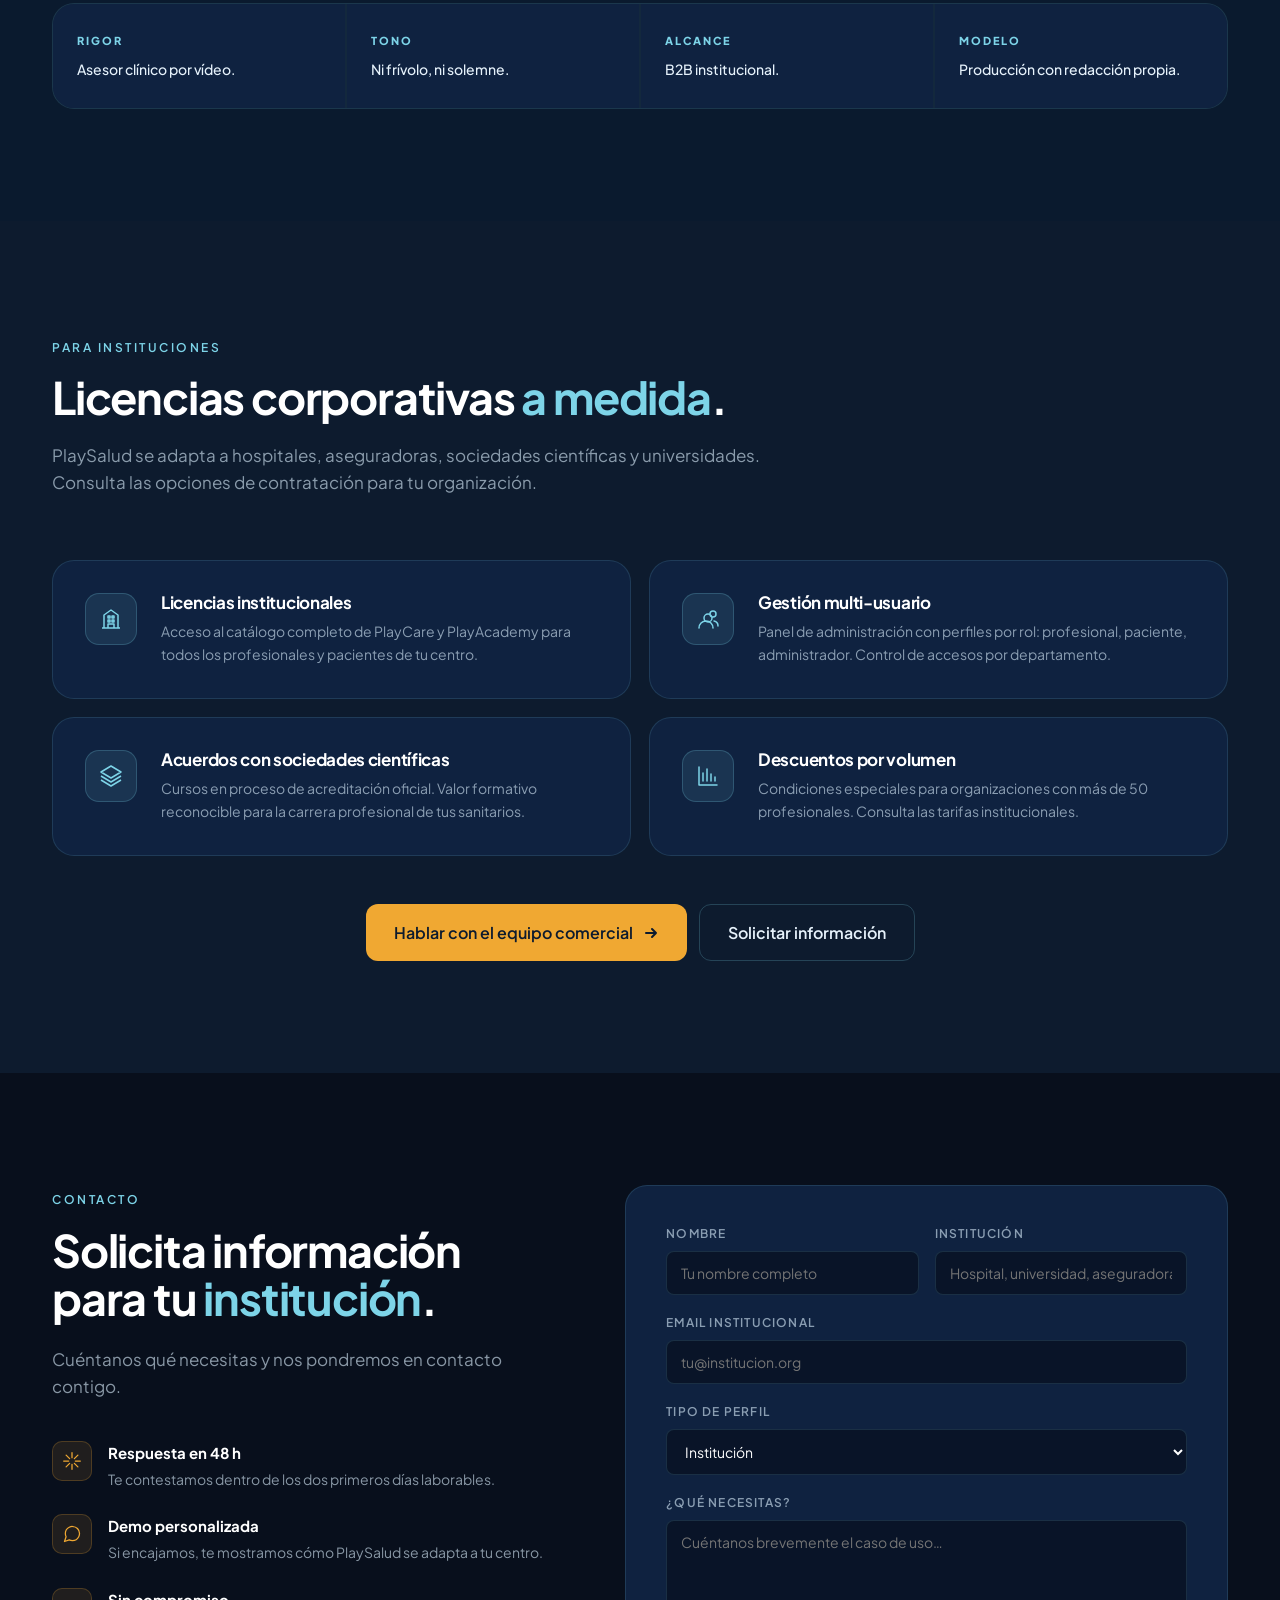
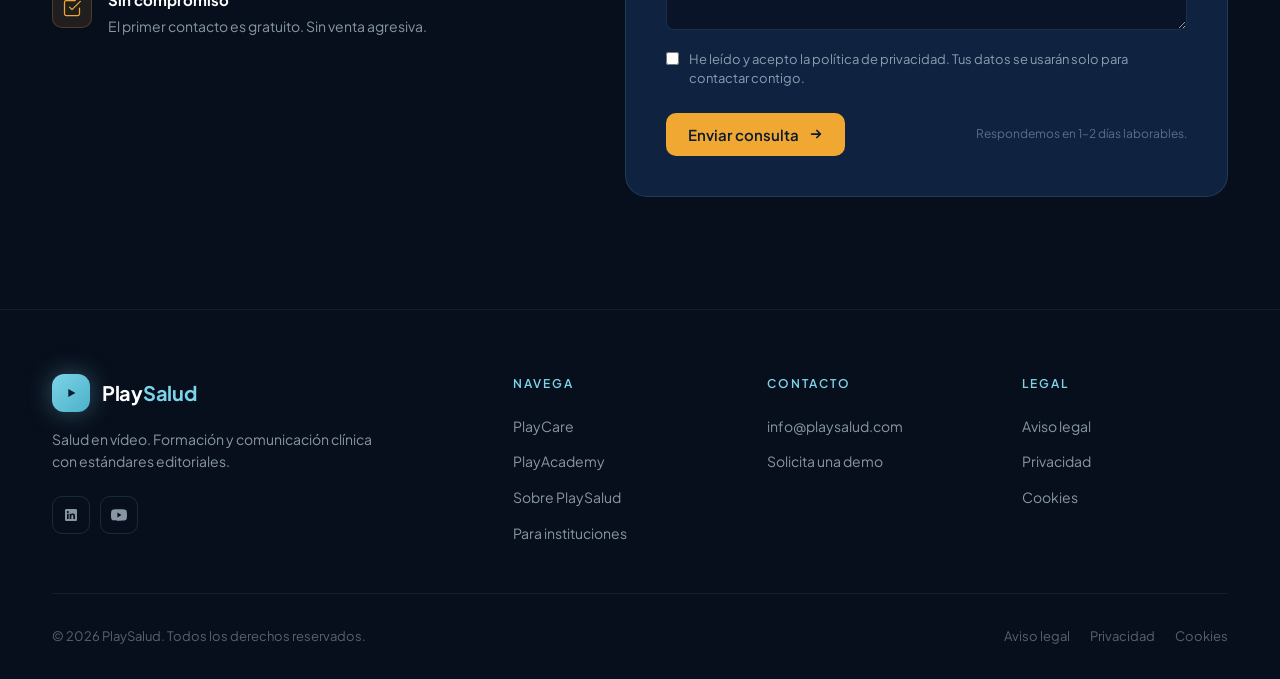
==== commit 6a88f019: "fix(stats): align values to top, labels to bottom (flex column space-between)" ====
--- a/dark.html
+++ b/dark.html
@@ -585,32 +585,47 @@
     display: grid;
     grid-template-columns: repeat(4, 1fr);
     gap: 0;
+    align-items: stretch;
   }
   .stat {
+    display: flex;
+    flex-direction: column;
+    align-items: center;
+    justify-content: space-between;
     text-align: center;
-    padding: 1.5rem 1rem;
+    padding: 2rem 1rem;
     border-right: 1px solid var(--border-faint);
+    min-height: 160px;
+    gap: 1.25rem;
   }
   .stat:last-child { border-right: none; }
   .stat-value {
     font-family: var(--font-display);
-    font-size: clamp(2rem, 3.5vw, 2.8rem);
+    font-size: clamp(2.2rem, 3.5vw, 2.8rem);
     font-weight: 800;
     color: var(--text-strong);
     line-height: 1;
     letter-spacing: -1px;
+    display: flex;
+    align-items: baseline;
+    justify-content: center;
+    min-height: 56px;
   }
   .stat-value .small {
     font-size: 1.1rem;
     color: var(--sky);
     margin-left: 4px;
   }
-  .stat-value.text { font-size: 1.4rem; color: var(--sky); }
+  .stat-value.text {
+    font-size: clamp(1.6rem, 2.4vw, 2rem);
+    color: var(--sky);
+    align-items: center;
+  }
   .stat-label {
     font-size: 13px;
     color: var(--text-dim);
-    margin-top: 0.75rem;
     line-height: 1.4;
+    margin-top: 0;
   }
 
   /* ============================================================
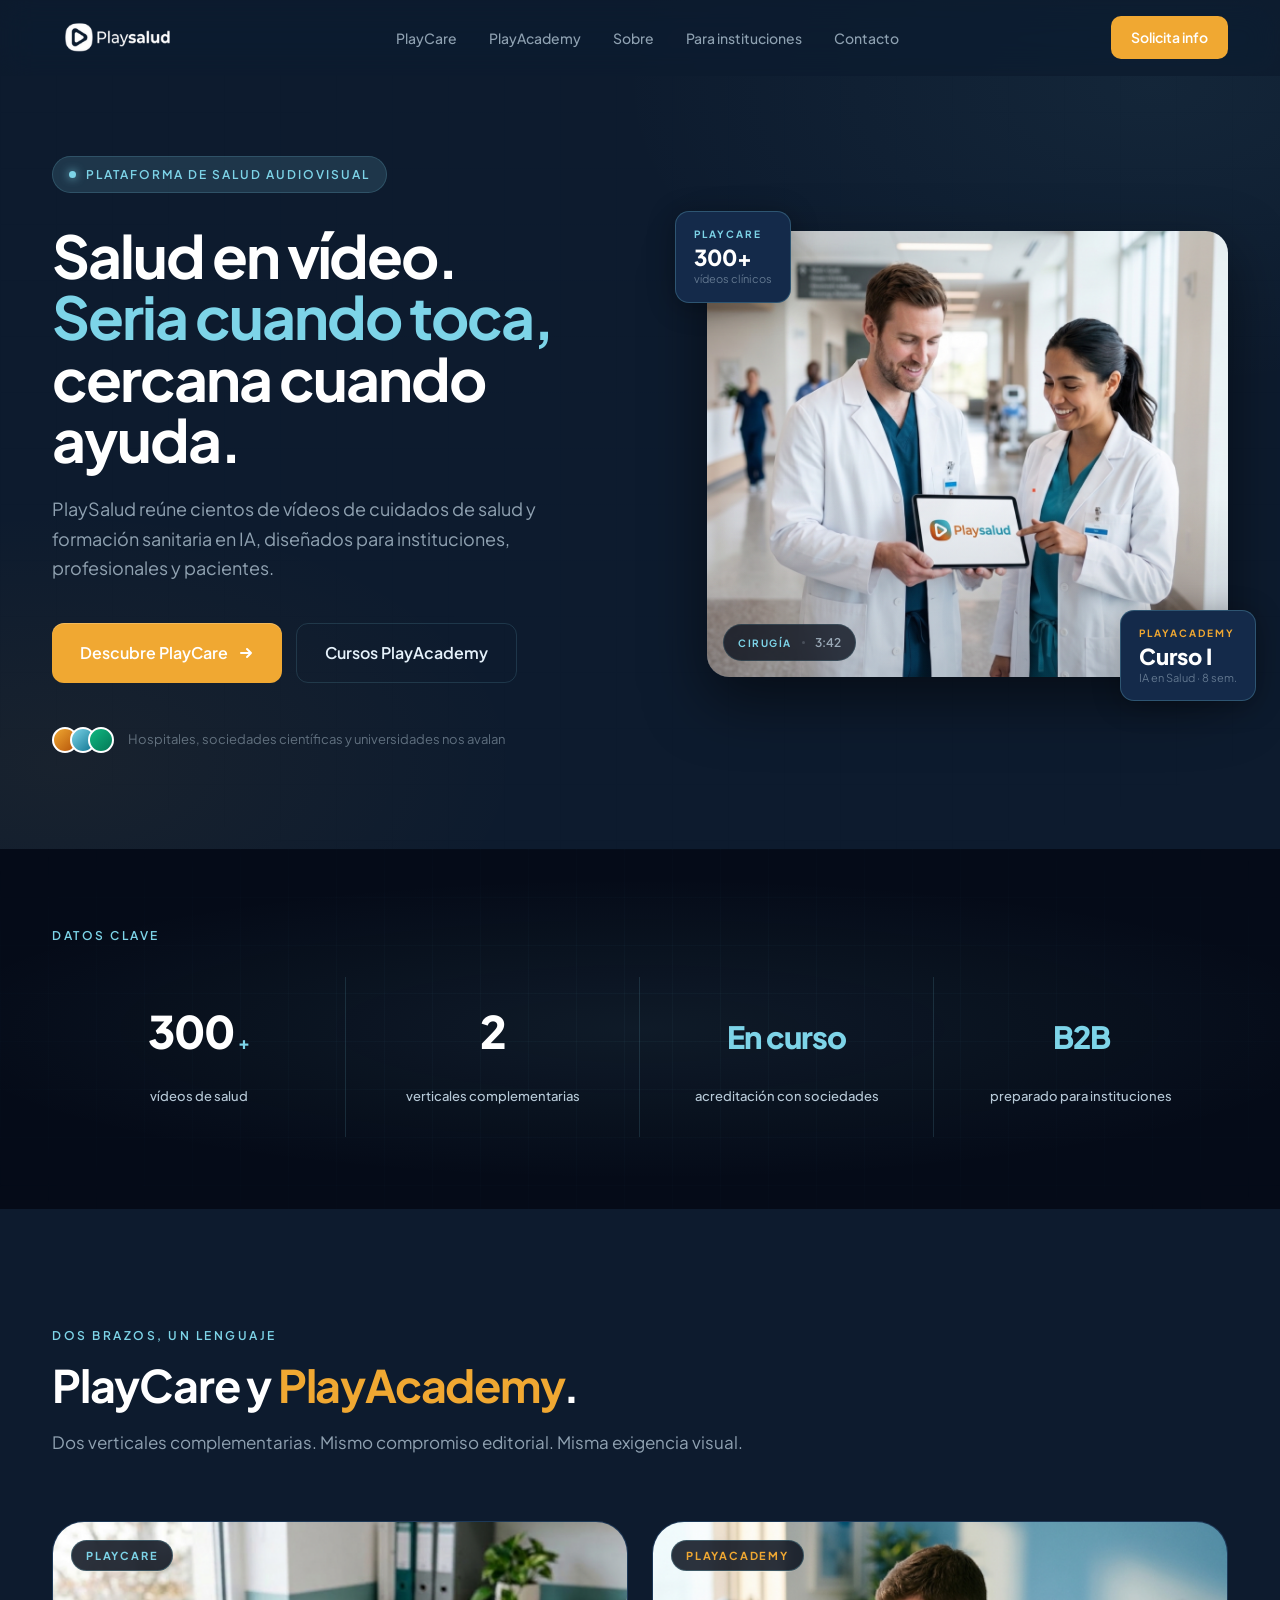
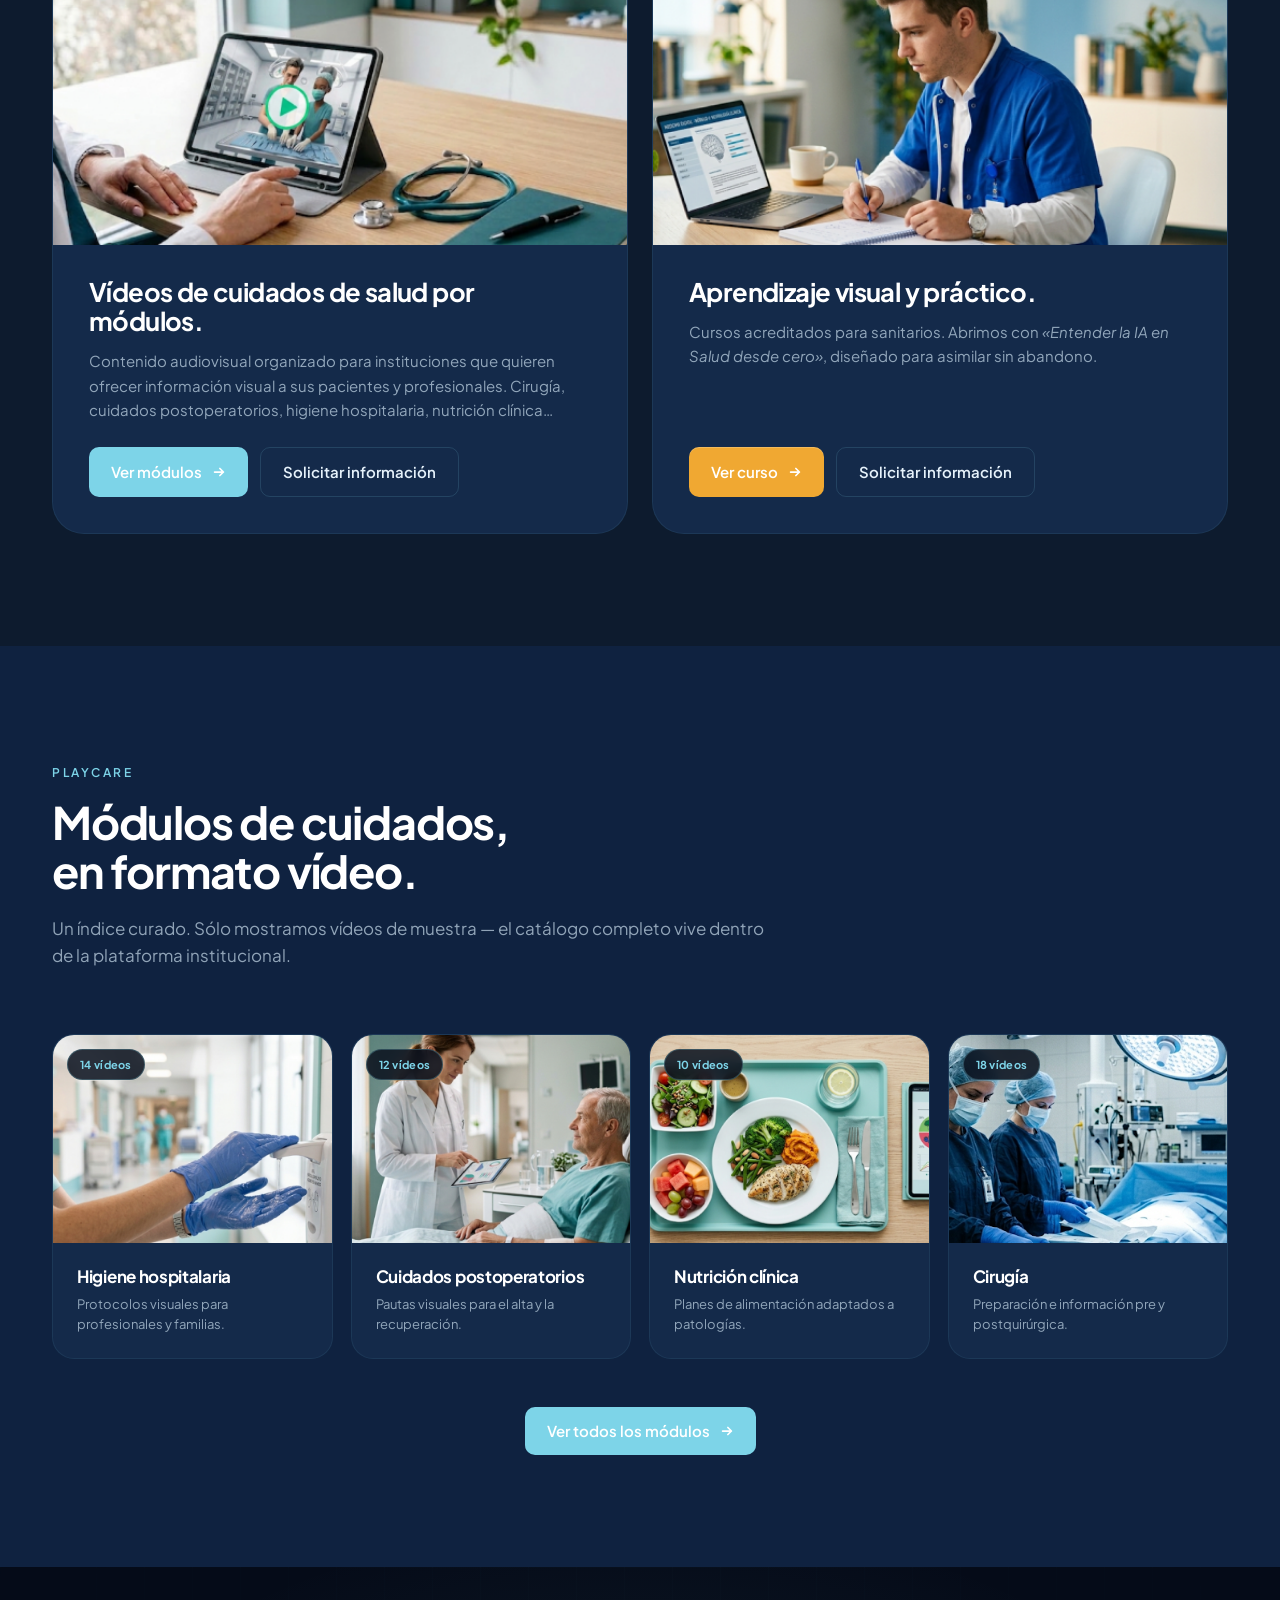
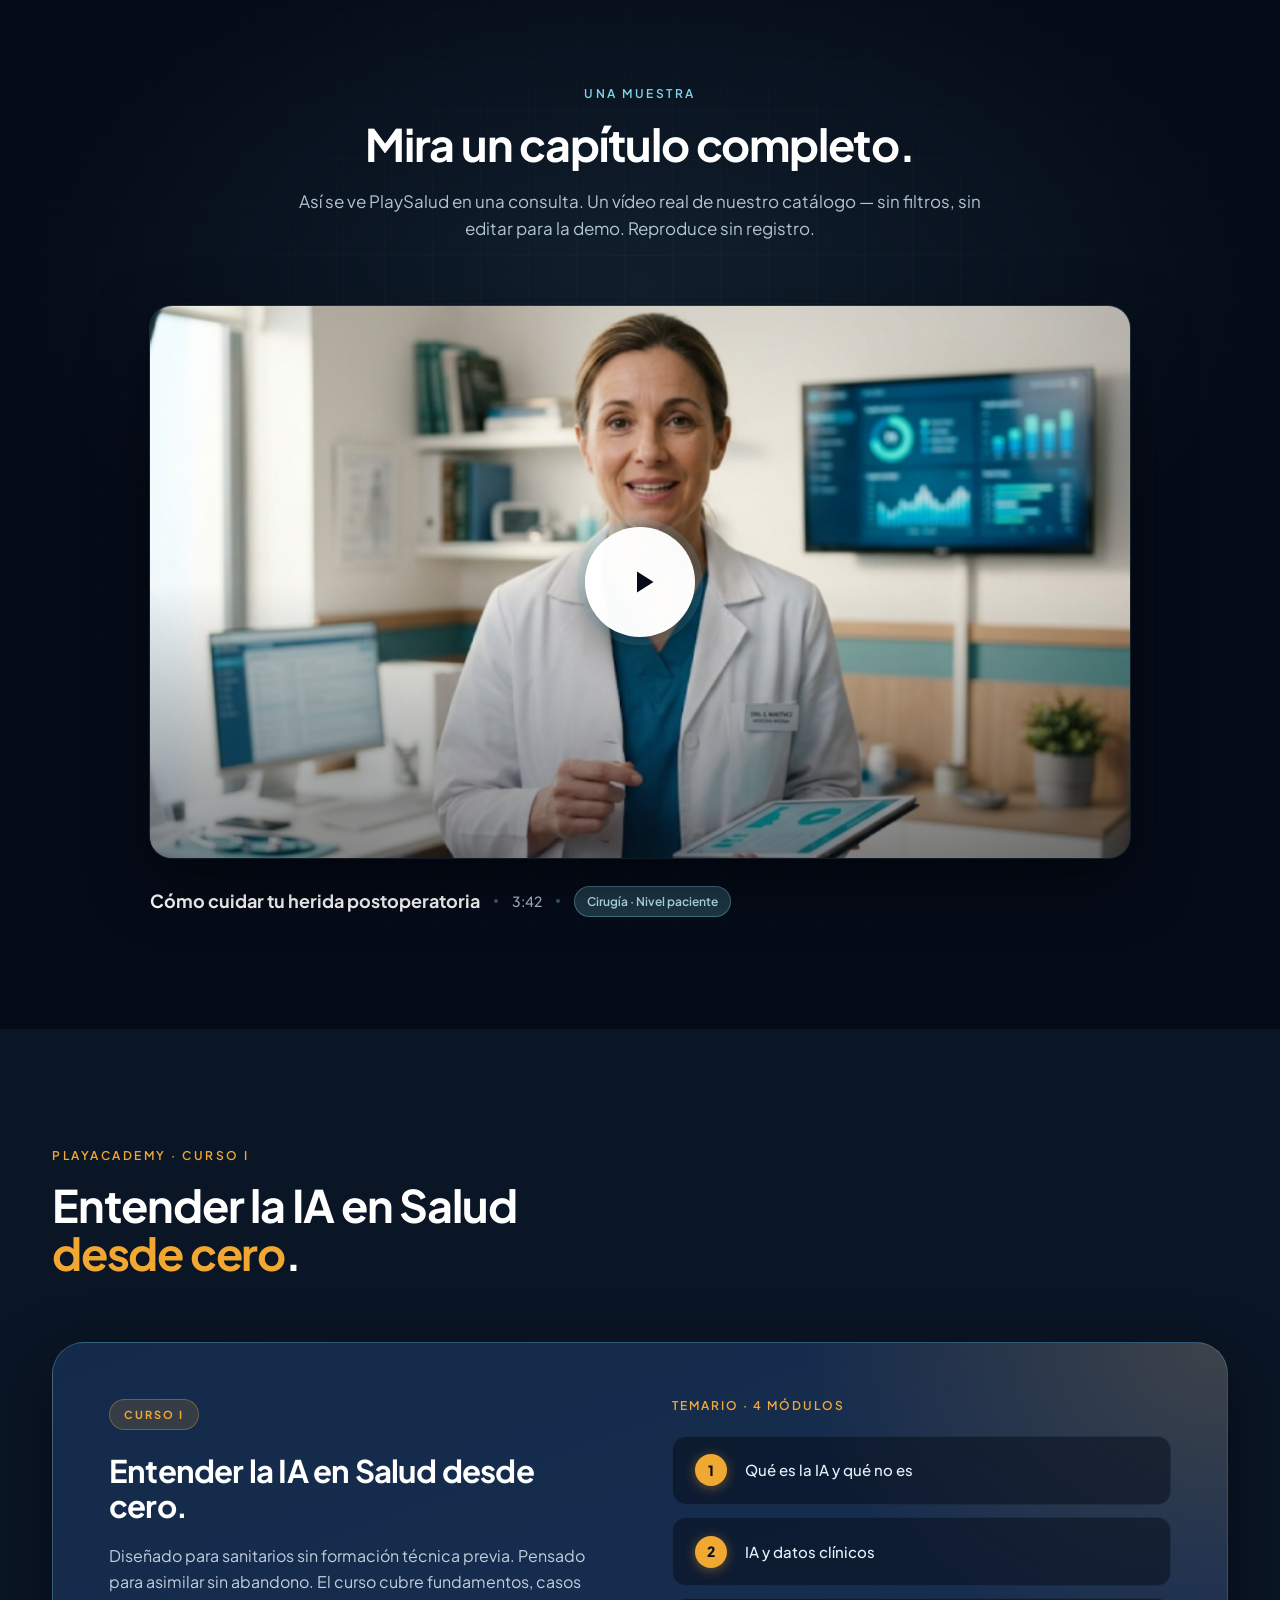
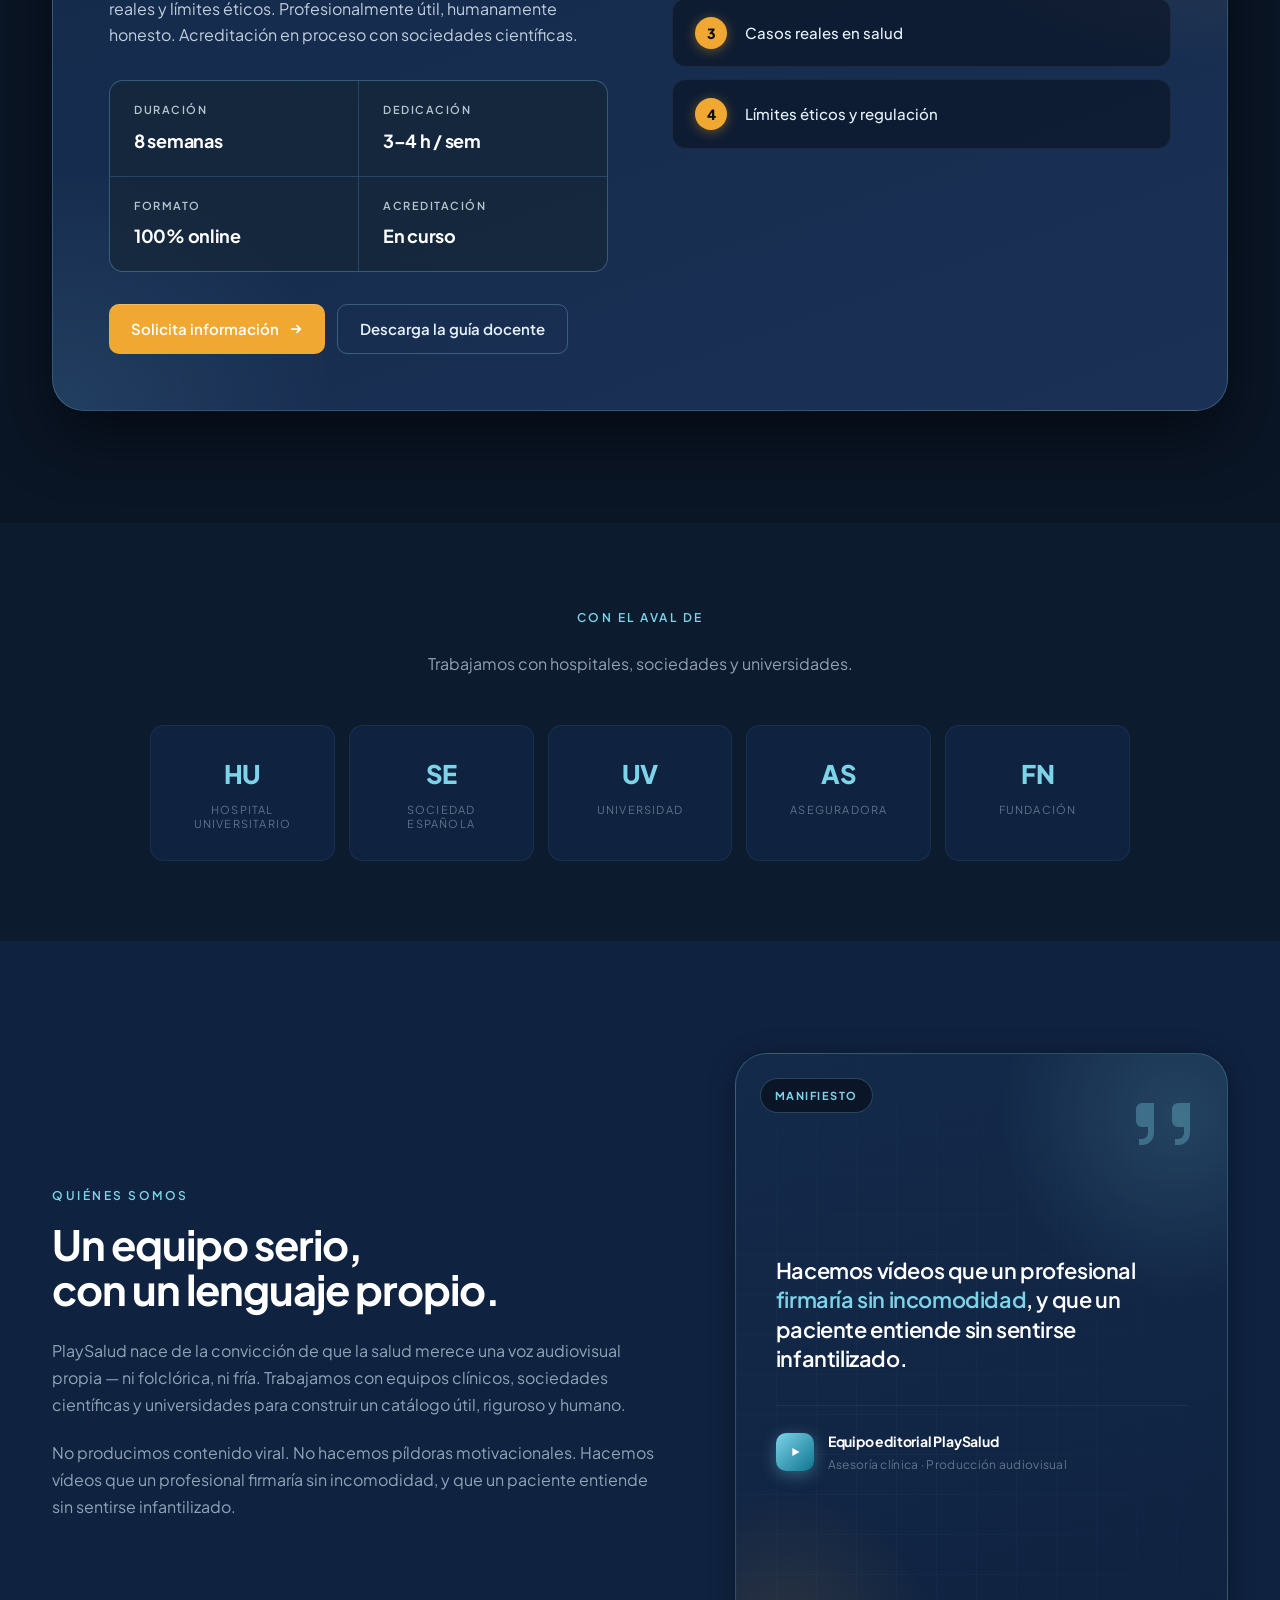
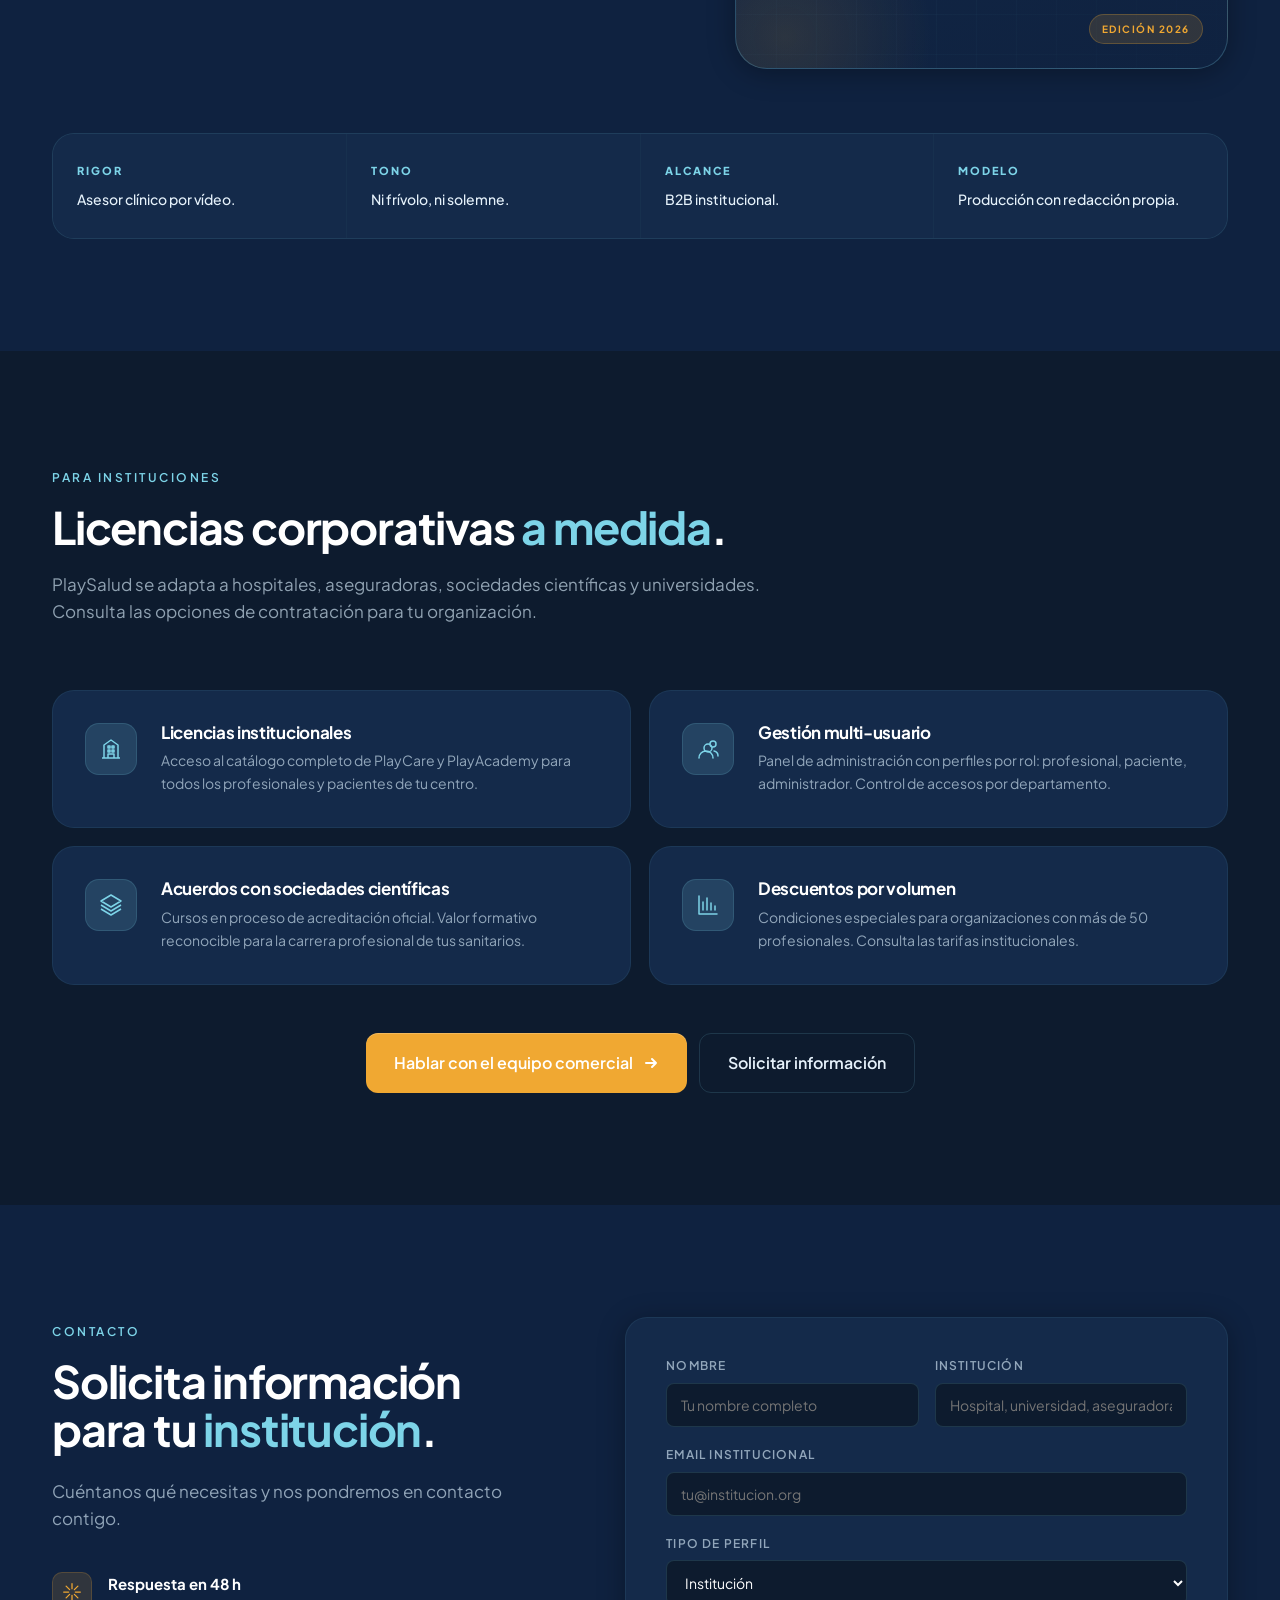
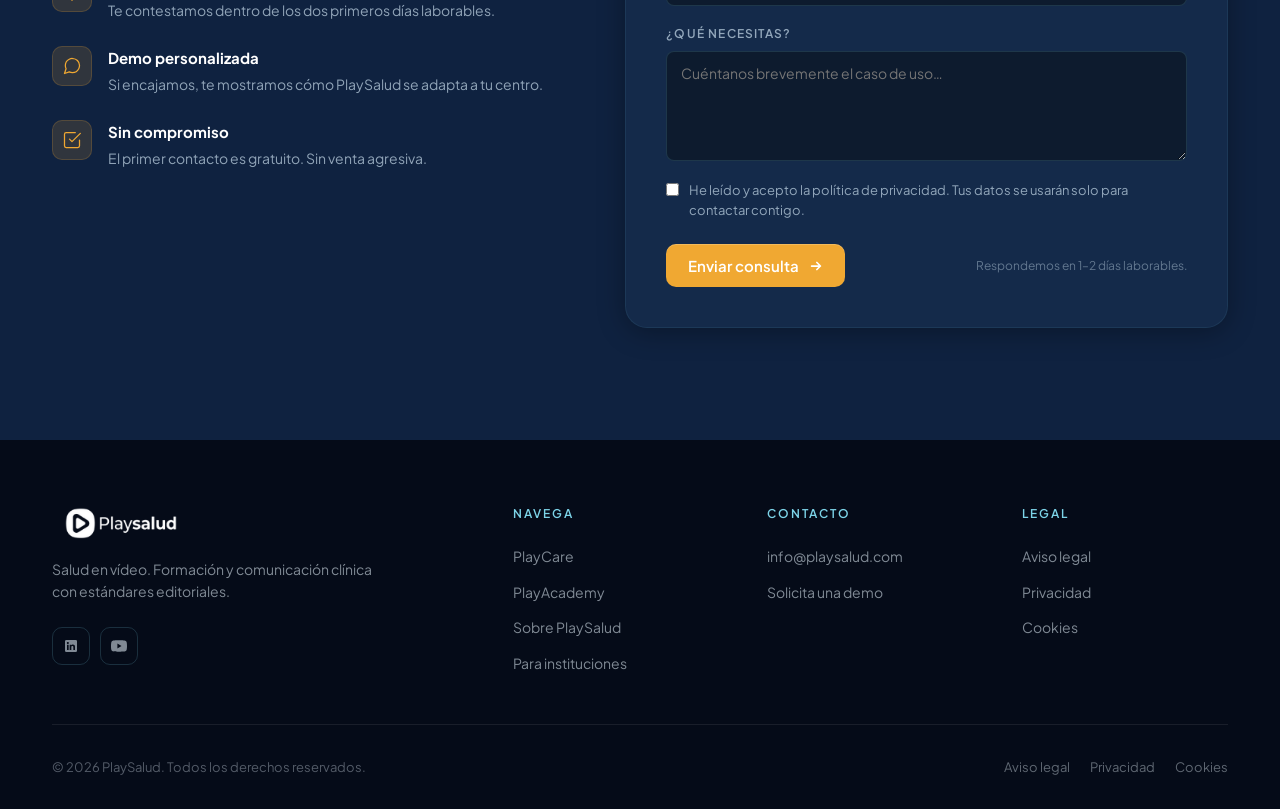
==== commit a40863b9: "feat(dark): rebuild v1 from v2-light template — same structure, dark palette, all fixes (Plus Jakart" ====
--- a/dark.html
+++ b/dark.html
@@ -10,39 +10,39 @@
 <link href="https://fonts.googleapis.com/css2?family=Plus+Jakarta+Sans:ital,wght@0,400;0,500;0,600;0,700;0,800;1,400;1,600&display=swap" rel="stylesheet">
 <style>
   /* ============================================================
-     PLAYSALUD · DESIGN TOKENS
-     Mix: estructura/tipografía verde + paleta navy
+     PLAYSALUD · DARK THEME · DESIGN TOKENS
+     Fondo navy · texto claro · acentos sky+orange (brand)
      ============================================================ */
   :root {
     /* Surfaces */
-    --bg-base:    #0d1b2e;
-    --bg-card:    #0f2240;
-    --bg-deep:    #080f1c;
-    --bg-subtle:  #0a1a2e;
-    --bg-elevated:#142a4a;
-
-    /* Brand */
-    --sky:        #7dd4e8;
-    --sky-soft:   #a5e2f0;
-    --sky-deep:   #4ab1c8;
-    --orange:     #f0a832;
-    --orange-soft:#f7c46a;
-    --orange-deep:#d4922a;
+    --bg-base:     #0d1b2e;        /* main navy */
+    --bg-soft:     #0f2240;        /* slightly raised */
+    --bg-card:     #142a4a;        /* cards / panels */
+    --bg-tinted:   #0a1525;        /* deeper / inset (curso wrapper) */
+    --bg-deep:     #050b18;        /* deepest navy (stats, muestra, footer) */
+
+    /* Brand — sky lighter for dark-bg readability */
+    --sky:         #7dd4e8;
+    --sky-light:   rgba(125,212,232,0.15);  /* tag tint fill */
+    --sky-soft:    #a5e2f0;                 /* hover */
+    --orange:      #f0a832;                 /* lighter orange for dark */
+    --orange-light:rgba(240,168,50,0.15);
+    --orange-soft: #f7c46a;                 /* hover */
 
     /* Text */
-    --text-main:  #e6f2fb;
-    --text-strong:#ffffff;
-    --text-dim:   rgba(214,234,248,0.62);
-    --text-mute:  rgba(214,234,248,0.38);
-    --text-faint: rgba(214,234,248,0.22);
+    --text-main:   #e6f2fb;
+    --text-strong: #ffffff;
+    --text-dim:    rgba(214,234,248,0.65);
+    --text-mute:   rgba(214,234,248,0.4);
+    --text-faint:  rgba(214,234,248,0.18);
+    --text-on-dark:#0d1b2e;        /* dark text for any inverted light block */
 
     /* Borders */
     --border-faint: rgba(125,212,232,0.08);
-    --border:       rgba(125,212,232,0.14);
-    --border-md:    rgba(125,212,232,0.22);
+    --border:       rgba(125,212,232,0.15);
+    --border-md:    rgba(125,212,232,0.25);
     --border-strong:rgba(125,212,232,0.4);
 
-    /* Type */
     /* Type — Plus Jakarta Sans (única familia, fuente del Figma) */
     --font-display: 'Plus Jakarta Sans', sans-serif;
     --font-body:    'Plus Jakarta Sans', sans-serif;
@@ -54,11 +54,12 @@
     --radius-xl: 32px;
     --maxw: 1240px;
 
-    /* Shadows */
-    --shadow-card:    0 4px 28px rgba(0,0,0,0.32);
-    --shadow-elev:    0 16px 48px rgba(0,0,0,0.45);
-    --shadow-glow-sky:    0 0 40px rgba(125,212,232,0.18);
-    --shadow-glow-orange: 0 0 40px rgba(240,168,50,0.15);
+    /* Shadows — deeper for dark theme */
+    --shadow-soft:  0 1px 2px rgba(0,0,0,0.3), 0 1px 4px rgba(0,0,0,0.2);
+    --shadow-card:  0 4px 28px rgba(0,0,0,0.32);
+    --shadow-elev:  0 24px 60px rgba(0,0,0,0.5);
+    --shadow-sky:   0 12px 32px rgba(125,212,232,0.25);
+    --shadow-orange:0 12px 32px rgba(240,168,50,0.30);
   }
 
   *, *::before, *::after { margin: 0; padding: 0; box-sizing: border-box; }
@@ -76,7 +77,7 @@
     -moz-osx-font-smoothing: grayscale;
   }
 
-  ::selection { background: var(--sky); color: var(--bg-base); }
+  ::selection { background: var(--sky); color: #ffffff; }
 
   img { max-width: 100%; display: block; }
   a { color: inherit; text-decoration: none; }
@@ -118,16 +119,19 @@
     background: rgba(13,27,46,0.78);
     backdrop-filter: blur(16px) saturate(140%);
     -webkit-backdrop-filter: blur(16px) saturate(140%);
-    border-bottom: 1px solid var(--border-faint);
-    height: 72px;
+    border-bottom: 1px solid transparent;
+    height: 76px;
     display: flex;
     align-items: center;
-    transition: background 0.25s, border-color 0.25s;
+    transition: background 0.25s, border-color 0.25s, box-shadow 0.25s;
   }
   nav.scrolled {
     background: rgba(8,15,28,0.92);
-    border-bottom-color: var(--border);
-  }
+    border-bottom-color: var(--border-faint);
+    box-shadow: 0 1px 0 rgba(0,0,0,0.2);
+  }
+  /* Logo image is colorful with dark text — invert to white on dark nav */
+  nav .logo img { filter: brightness(0) invert(1); }
   .nav-inner {
     max-width: var(--maxw);
     width: 100%;
@@ -141,27 +145,13 @@
   .logo {
     display: flex;
     align-items: center;
-    gap: 12px;
     flex-shrink: 0;
   }
-  .logo-mark {
-    width: 38px;
-    height: 38px;
-    border-radius: 12px;
-    background: linear-gradient(135deg, var(--sky) 0%, var(--sky-deep) 100%);
-    display: grid;
-    place-items: center;
-    box-shadow: 0 0 24px rgba(125,212,232,0.35);
-  }
-  .logo-mark svg { width: 18px; height: 18px; }
-  .logo-text {
-    font-family: var(--font-display);
-    font-size: 20px;
-    font-weight: 700;
-    color: var(--text-strong);
-    letter-spacing: -0.3px;
-  }
-  .logo-text span { color: var(--sky); }
+  .logo img {
+    height: 36px;
+    width: auto;
+    display: block;
+  }
   .nav-links {
     display: flex;
     align-items: center;
@@ -177,22 +167,22 @@
     transition: color 0.2s, background 0.2s;
   }
   .nav-links a:hover {
-    color: var(--text-strong);
-    background: rgba(125,212,232,0.08);
+    color: var(--text-main);
+    background: var(--bg-tinted);
   }
   .nav-cta {
     font-size: 14px;
     font-weight: 600;
-    color: var(--bg-base);
+    color: #ffffff;
     background: var(--orange);
-    padding: 9px 18px;
+    padding: 10px 20px;
     border-radius: 10px;
     transition: transform 0.15s, box-shadow 0.2s, background 0.2s;
   }
   .nav-cta:hover {
     background: var(--orange-soft);
     transform: translateY(-1px);
-    box-shadow: 0 6px 18px rgba(240,168,50,0.35);
+    box-shadow: var(--shadow-orange);
   }
   .nav-burger {
     display: none;
@@ -219,37 +209,48 @@
     transition: transform 0.18s, background 0.18s, box-shadow 0.2s, border-color 0.18s;
     white-space: nowrap;
   }
-  .btn-lg { font-size: 16px; padding: 15px 28px; border-radius: 12px; }
+  .btn-lg { font-size: 16px; padding: 16px 28px; border-radius: 12px; }
   .btn-md { font-size: 15px; padding: 12px 22px; border-radius: 10px; }
 
   .btn-primary {
     background: var(--orange);
-    color: var(--bg-base);
+    color: #ffffff;
+    box-shadow: 0 1px 0 rgba(255,255,255,0.2) inset;
   }
   .btn-primary:hover {
     background: var(--orange-soft);
     transform: translateY(-2px);
-    box-shadow: 0 10px 28px rgba(240,168,50,0.32);
+    box-shadow: var(--shadow-orange);
   }
 
   .btn-sky {
     background: var(--sky);
-    color: var(--bg-base);
+    color: #ffffff;
   }
   .btn-sky:hover {
-    background: var(--sky-soft);
+    background: #0e7490;
     transform: translateY(-2px);
-    box-shadow: 0 10px 28px rgba(125,212,232,0.32);
+    box-shadow: var(--shadow-sky);
+  }
+
+  .btn-dark {
+    background: var(--bg-deep);
+    color: #ffffff;
+  }
+  .btn-dark:hover {
+    background: #1a2e4a;
+    transform: translateY(-2px);
+    box-shadow: 0 12px 32px rgba(13,27,46,0.18);
   }
 
   .btn-ghost {
     background: transparent;
     color: var(--text-main);
-    border: 1px solid var(--border-md);
+    border: 1px solid var(--border);
   }
   .btn-ghost:hover {
-    background: rgba(125,212,232,0.08);
-    border-color: var(--border-strong);
+    background: var(--bg-soft);
+    border-color: var(--border-md);
   }
 
   .btn-link {
@@ -259,7 +260,7 @@
     font-weight: 600;
     font-size: 15px;
   }
-  .btn-link:hover { color: var(--sky-soft); }
+  .btn-link:hover { color: #0e7490; }
   .btn-link .arrow { transition: transform 0.2s; }
   .btn-link:hover .arrow { transform: translateX(4px); }
 
@@ -291,23 +292,22 @@
      HERO · S1
      ============================================================ */
   #hero {
-    padding: calc(72px + 5rem) 0 5rem;
+    padding: calc(76px + 5rem) 0 6rem;
     background:
-      radial-gradient(ellipse 90% 60% at 80% 20%, rgba(125,212,232,0.10), transparent 60%),
-      radial-gradient(ellipse 70% 50% at 15% 80%, rgba(240,168,50,0.08), transparent 60%),
-      linear-gradient(180deg, #070e1a 0%, var(--bg-base) 100%);
+      radial-gradient(ellipse 70% 60% at 90% 10%, rgba(125,212,232,0.06), transparent 60%),
+      radial-gradient(ellipse 60% 50% at 5% 90%, rgba(240,168,50,0.05), transparent 60%),
+      var(--bg-base);
     overflow: hidden;
     position: relative;
   }
-
-  /* Grid background */
+  /* subtle grid */
   #hero::before {
     content: '';
     position: absolute;
     inset: 0;
     background-image:
-      linear-gradient(rgba(125,212,232,0.04) 1px, transparent 1px),
-      linear-gradient(90deg, rgba(125,212,232,0.04) 1px, transparent 1px);
+      linear-gradient(rgba(13,27,46,0.025) 1px, transparent 1px),
+      linear-gradient(90deg, rgba(13,27,46,0.025) 1px, transparent 1px);
     background-size: 56px 56px;
     mask-image: radial-gradient(ellipse 80% 70% at 50% 40%, black, transparent 100%);
     -webkit-mask-image: radial-gradient(ellipse 80% 70% at 50% 40%, black, transparent 100%);
@@ -330,8 +330,8 @@
     display: inline-flex;
     align-items: center;
     gap: 10px;
-    background: rgba(125,212,232,0.08);
-    border: 1px solid var(--border-md);
+    background: var(--sky-light);
+    border: 1px solid rgba(125,212,232,0.18);
     color: var(--sky);
     font-size: 12px;
     font-weight: 600;
@@ -358,6 +358,7 @@
     line-height: 1.04;
     letter-spacing: -2px;
     margin-bottom: 1.5rem;
+    color: var(--text-strong);
   }
   .hero-title .accent { color: var(--sky); }
 
@@ -388,139 +389,68 @@
   .hero-trust-dot {
     width: 26px; height: 26px;
     border-radius: 50%;
-    background: linear-gradient(135deg, var(--sky), var(--sky-deep));
-    border: 2px solid var(--bg-base);
+    background: linear-gradient(135deg, var(--sky), #0e7490);
+    border: 2px solid #ffffff;
     margin-left: -8px;
   }
-  .hero-trust-dot:first-child { margin-left: 0; background: linear-gradient(135deg, var(--orange), var(--orange-deep)); }
-  .hero-trust-dot:nth-child(3) { background: linear-gradient(135deg, #5cd4b0, #1d9e7c); }
-
-  /* Hero visual: video player mockup */
+  .hero-trust-dot:first-child { margin-left: 0; background: linear-gradient(135deg, var(--orange), #b45309); }
+  .hero-trust-dot:nth-child(3) { background: linear-gradient(135deg, #10b981, #047857); }
+
+  /* Hero visual */
   .hero-visual {
     position: relative;
   }
-
-  .video-mockup {
-    background: linear-gradient(155deg, #0a1830 0%, #142a4a 100%);
-    border: 1px solid var(--border-md);
+  .hero-photo-wrap {
+    position: relative;
     border-radius: var(--radius-lg);
-    padding: 14px;
-    box-shadow: var(--shadow-elev), 0 0 80px rgba(125,212,232,0.12);
-    position: relative;
     overflow: hidden;
-  }
-  .video-screen {
-    position: relative;
-    aspect-ratio: 16 / 10;
-    border-radius: 14px;
-    overflow: hidden;
-    background:
-      radial-gradient(circle at 30% 30%, rgba(125,212,232,0.18), transparent 60%),
-      radial-gradient(circle at 70% 70%, rgba(240,168,50,0.12), transparent 60%),
-      linear-gradient(135deg, #1a3055 0%, #0a1525 100%);
-  }
-  .video-decor {
+    box-shadow: var(--shadow-elev);
+    aspect-ratio: 7/6;
+    background: linear-gradient(135deg, var(--bg-tinted), var(--bg-soft));
+  }
+  .hero-photo-wrap img {
+    width: 100%;
+    height: 100%;
+    object-fit: cover;
+  }
+  .hero-photo-overlay {
     position: absolute;
     inset: 0;
-    background-image:
-      linear-gradient(rgba(125,212,232,0.06) 1px, transparent 1px),
-      linear-gradient(90deg, rgba(125,212,232,0.06) 1px, transparent 1px);
-    background-size: 32px 32px;
-  }
-  .video-pulse-ring {
+    background: linear-gradient(180deg, transparent 60%, rgba(13,27,46,0.18));
+    pointer-events: none;
+  }
+  .hero-photo-meta {
     position: absolute;
-    top: 50%; left: 50%;
-    width: 160px; height: 160px;
-    border-radius: 50%;
-    border: 2px solid rgba(125,212,232,0.25);
-    transform: translate(-50%, -50%);
-    animation: ring 3s ease-in-out infinite;
-  }
-  .video-pulse-ring:nth-child(2) { animation-delay: 1.5s; }
-  @keyframes ring {
-    0% { width: 80px; height: 80px; opacity: 1; }
-    100% { width: 280px; height: 280px; opacity: 0; }
-  }
-  .video-play {
-    position: absolute;
-    top: 50%; left: 50%;
-    transform: translate(-50%, -50%);
-    width: 88px; height: 88px;
-    border-radius: 50%;
-    background: var(--text-strong);
-    display: grid;
-    place-items: center;
-    box-shadow: 0 12px 40px rgba(0,0,0,0.5);
-    cursor: pointer;
-    transition: transform 0.2s;
-  }
-  .video-play:hover { transform: translate(-50%, -50%) scale(1.06); }
-  .video-play svg { width: 28px; height: 28px; margin-left: 4px; color: var(--bg-base); }
-
-  .video-meta {
-    position: absolute;
-    left: 18px;
-    bottom: 18px;
+    left: 16px;
+    bottom: 16px;
     display: flex;
     align-items: center;
     gap: 10px;
-    background: rgba(8,15,28,0.7);
+    background: rgba(8,15,28,0.78);
     backdrop-filter: blur(10px);
     padding: 8px 14px;
     border-radius: 100px;
     border: 1px solid var(--border);
   }
-  .video-meta-tag {
+  .hero-photo-meta-tag {
     font-size: 10px;
     font-weight: 700;
     text-transform: uppercase;
     letter-spacing: 1.5px;
     color: var(--sky);
   }
-  .video-meta-dot {
+  .hero-photo-meta-dot {
     width: 3px; height: 3px;
     background: var(--text-faint);
     border-radius: 50%;
   }
-  .video-meta-time {
+  .hero-photo-meta-time {
     font-size: 12px;
     color: var(--text-dim);
-    font-weight: 500;
-  }
-
-  .video-tabs {
-    display: flex;
-    gap: 6px;
-    margin-top: 14px;
-    padding: 0 4px;
-  }
-  .video-tab {
-    flex: 1;
-    height: 40px;
-    background: rgba(125,212,232,0.06);
-    border: 1px solid var(--border-faint);
-    border-radius: 10px;
-    display: flex;
-    align-items: center;
-    padding: 0 14px;
-    gap: 10px;
-    font-size: 12px;
-    color: var(--text-dim);
-    font-weight: 500;
-  }
-  .video-tab.active {
-    background: rgba(125,212,232,0.14);
-    border-color: var(--border-md);
-    color: var(--sky);
-  }
-  .video-tab .dot {
-    width: 6px; height: 6px;
-    border-radius: 50%;
-    background: var(--text-mute);
-  }
-  .video-tab.active .dot { background: var(--sky); }
-
-  /* Floating badges around video */
+    font-weight: 600;
+  }
+
+  /* Floating cards */
   .float-card {
     position: absolute;
     background: var(--bg-card);
@@ -528,7 +458,7 @@
     border-radius: 14px;
     padding: 14px 18px;
     box-shadow: var(--shadow-card);
-    backdrop-filter: blur(12px);
+    backdrop-filter: blur(10px);
     z-index: 3;
   }
   .float-care {
@@ -545,7 +475,6 @@
     0%, 100% { transform: translateY(0); }
     50% { transform: translateY(-8px); }
   }
-
   .float-label {
     font-size: 10px;
     font-weight: 700;
@@ -569,13 +498,32 @@
   }
 
   /* ============================================================
-     STATS · S2
+     STATS · S2 (NAVY)
      ============================================================ */
   #stats {
-    padding: 4rem 0;
-    background: var(--bg-deep);
-    border-top: 1px solid var(--border-faint);
-    border-bottom: 1px solid var(--border-faint);
+    padding: 4.5rem 0;
+    background:
+      radial-gradient(ellipse 80% 60% at 50% 50%, rgba(125,212,232,0.08), transparent 70%),
+      var(--bg-deep);
+    color: var(--text-on-dark);
+    position: relative;
+    overflow: hidden;
+  }
+  #stats::before {
+    content: '';
+    position: absolute;
+    inset: 0;
+    background-image:
+      linear-gradient(rgba(125,212,232,0.04) 1px, transparent 1px),
+      linear-gradient(90deg, rgba(125,212,232,0.04) 1px, transparent 1px);
+    background-size: 48px 48px;
+    mask-image: radial-gradient(ellipse 70% 70% at 50% 50%, black, transparent);
+    -webkit-mask-image: radial-gradient(ellipse 70% 70% at 50% 50%, black, transparent);
+    pointer-events: none;
+  }
+  #stats .container { position: relative; z-index: 2; }
+  #stats .stats-eyebrow.eyebrow {
+    color: #7dd4e8;
   }
   .stats-eyebrow {
     text-align: center;
@@ -594,7 +542,7 @@
     justify-content: space-between;
     text-align: center;
     padding: 2rem 1rem;
-    border-right: 1px solid var(--border-faint);
+    border-right: 1px solid rgba(125,212,232,0.14);
     min-height: 160px;
     gap: 1.25rem;
   }
@@ -603,7 +551,7 @@
     font-family: var(--font-display);
     font-size: clamp(2.2rem, 3.5vw, 2.8rem);
     font-weight: 800;
-    color: var(--text-strong);
+    color: #ffffff;
     line-height: 1;
     letter-spacing: -1px;
     display: flex;
@@ -613,27 +561,27 @@
   }
   .stat-value .small {
     font-size: 1.1rem;
-    color: var(--sky);
+    color: #7dd4e8;
     margin-left: 4px;
   }
   .stat-value.text {
     font-size: clamp(1.6rem, 2.4vw, 2rem);
-    color: var(--sky);
+    color: #7dd4e8;
     align-items: center;
   }
   .stat-label {
     font-size: 13px;
-    color: var(--text-dim);
+    color: rgba(214,234,248,0.85);
     line-height: 1.4;
+    font-weight: 500;
     margin-top: 0;
   }
 
   /* ============================================================
      VERTICALES · S3
      ============================================================ */
-  #verticales {
-    background: var(--bg-base);
-  }
+  #verticales { background: var(--bg-base); }
+
   .vert-grid {
     display: grid;
     grid-template-columns: 1fr 1fr;
@@ -643,129 +591,78 @@
     position: relative;
     border-radius: var(--radius-xl);
     overflow: hidden;
-    padding: 2.75rem;
-    min-height: 520px;
+    background: var(--bg-card);
+    border: 1px solid var(--border-faint);
+    transition: transform 0.3s, box-shadow 0.3s, border-color 0.3s;
     display: flex;
     flex-direction: column;
-    justify-content: flex-end;
-    transition: transform 0.3s;
-    border: 1px solid var(--border);
-  }
-  .vert-card:hover { transform: translateY(-4px); }
-  .vert-care {
-    background:
-      radial-gradient(ellipse 80% 60% at 80% 20%, rgba(125,212,232,0.18), transparent 60%),
-      linear-gradient(165deg, #0a1e35 0%, #0d2a4a 100%);
-  }
-  .vert-academy {
-    background:
-      radial-gradient(ellipse 80% 60% at 20% 20%, rgba(240,168,50,0.15), transparent 60%),
-      linear-gradient(165deg, #0a1525 0%, #142845 100%);
-  }
-  .vert-card::after {
-    content: '';
+  }
+  .vert-card:hover {
+    transform: translateY(-4px);
+    box-shadow: var(--shadow-card);
+    border-color: var(--border);
+  }
+  .vert-photo {
+    aspect-ratio: 16 / 9;
+    overflow: hidden;
+    position: relative;
+    background: var(--bg-tinted);
+  }
+  .vert-photo img {
+    width: 100%;
+    height: 100%;
+    object-fit: cover;
+    transition: transform 0.5s;
+  }
+  .vert-card:hover .vert-photo img { transform: scale(1.05); }
+  .vert-photo-tag {
     position: absolute;
-    top: 0; left: 0; right: 0;
-    height: 3px;
-    background: linear-gradient(90deg, transparent, var(--sky), transparent);
-    opacity: 0;
-    transition: opacity 0.3s;
-  }
-  .vert-card:hover::after { opacity: 0.6; }
-  .vert-academy::after { background: linear-gradient(90deg, transparent, var(--orange), transparent); }
-
-  .vert-mockup {
-    position: absolute;
-    top: 0; left: 0; right: 0;
-    height: 60%;
-    overflow: hidden;
-    pointer-events: none;
-  }
-  .vert-mockup-frame {
-    position: absolute;
-    top: 40px;
-    right: 40px;
-    width: 60%;
-    aspect-ratio: 4 / 3;
-    background:
-      linear-gradient(135deg, rgba(125,212,232,0.16), rgba(125,212,232,0.04));
-    border: 1px solid var(--border-md);
-    border-radius: 14px;
-    overflow: hidden;
-    backdrop-filter: blur(8px);
-  }
-  .vert-academy .vert-mockup-frame {
-    background:
-      linear-gradient(135deg, rgba(240,168,50,0.14), rgba(240,168,50,0.04));
-    border-color: rgba(240,168,50,0.25);
-  }
-  .vert-mockup-frame::before {
-    content: '';
-    position: absolute;
-    top: 50%; left: 50%;
-    width: 56px; height: 56px;
-    border-radius: 50%;
-    background: rgba(255,255,255,0.95);
-    transform: translate(-50%, -50%);
-    box-shadow: 0 8px 24px rgba(0,0,0,0.4);
-  }
-  .vert-mockup-frame::after {
-    content: '';
-    position: absolute;
-    top: 50%; left: calc(50% + 3px);
-    width: 0; height: 0;
-    border-left: 14px solid var(--bg-base);
-    border-top: 9px solid transparent;
-    border-bottom: 9px solid transparent;
-    transform: translate(-50%, -50%);
-  }
-
-  .vert-content { position: relative; z-index: 2; }
-
-  .vert-tag {
-    display: inline-block;
+    top: 18px; left: 18px;
+    z-index: 2;
     font-size: 11px;
     font-weight: 700;
-    letter-spacing: 2px;
+    letter-spacing: 1.8px;
     padding: 6px 14px;
     border-radius: 100px;
-    margin-bottom: 1.5rem;
     text-transform: uppercase;
-  }
-  .vert-tag.care {
-    background: rgba(125,212,232,0.14);
-    color: var(--sky);
+    background: rgba(8,15,28,0.85);
     border: 1px solid var(--border-md);
-  }
-  .vert-tag.academy {
-    background: rgba(240,168,50,0.14);
-    color: var(--orange);
-    border: 1px solid rgba(240,168,50,0.28);
+    backdrop-filter: blur(8px);
+  }
+  .vert-photo-tag.care { color: var(--sky); }
+  .vert-photo-tag.academy { color: var(--orange); }
+
+  .vert-content {
+    padding: 2rem 2.25rem 2.25rem;
+    display: flex;
+    flex-direction: column;
+    flex: 1;
   }
   .vert-title {
-    font-size: 1.85rem;
-    line-height: 1.1;
-    margin-bottom: 1rem;
-    letter-spacing: -0.8px;
+    font-size: 1.6rem;
+    line-height: 1.15;
+    margin-bottom: 0.85rem;
+    letter-spacing: -0.6px;
+    color: var(--text-strong);
   }
   .vert-desc {
     font-size: 15px;
     color: var(--text-dim);
     line-height: 1.65;
-    margin-bottom: 1.75rem;
+    margin-bottom: 1.5rem;
   }
   .vert-cta-row {
     display: flex;
     gap: 12px;
     flex-wrap: wrap;
+    margin-top: auto;
   }
 
   /* ============================================================
      MÓDULOS PLAYCARE · S4
      ============================================================ */
-  #modulos {
-    background: var(--bg-subtle);
-  }
+  #modulos { background: var(--bg-soft); }
+
   .modulos-grid {
     display: grid;
     grid-template-columns: repeat(4, 1fr);
@@ -774,45 +671,33 @@
   }
   .modulo-card {
     background: var(--bg-card);
-    border: 1px solid var(--border);
+    border: 1px solid var(--border-faint);
     border-radius: var(--radius-lg);
     overflow: hidden;
     transition: transform 0.25s, border-color 0.25s, box-shadow 0.25s;
     cursor: pointer;
-    position: relative;
+    display: flex;
+    flex-direction: column;
   }
   .modulo-card:hover {
     transform: translateY(-4px);
-    border-color: var(--border-strong);
+    border-color: var(--border);
     box-shadow: var(--shadow-card);
   }
-
   .modulo-photo {
     aspect-ratio: 4 / 3;
     position: relative;
     overflow: hidden;
-    background:
-      linear-gradient(135deg, var(--sky-deep), var(--bg-card));
-  }
-  .modulo-photo.cirugia {
-    background: linear-gradient(135deg, #1a4a6a, #0d2540);
-  }
-  .modulo-photo.postop {
-    background: linear-gradient(135deg, #2d5a72, #142545);
-  }
-  .modulo-photo.nutricion {
-    background: linear-gradient(135deg, #386b6b, #0d2a3a);
-  }
-  .modulo-photo.higiene {
-    background: linear-gradient(135deg, #234e6f, #102035);
-  }
-  .modulo-photo svg.bg-icon {
-    position: absolute;
-    bottom: -10px; right: -10px;
-    width: 100px; height: 100px;
-    opacity: 0.18;
-    color: var(--text-strong);
-  }
+    background: var(--bg-tinted);
+  }
+  .modulo-photo img {
+    width: 100%;
+    height: 100%;
+    object-fit: cover;
+    transition: transform 0.5s;
+  }
+  .modulo-card:hover .modulo-photo img { transform: scale(1.05); }
+
   .modulo-badge {
     position: absolute;
     top: 14px;
@@ -849,33 +734,58 @@
   }
 
   /* ============================================================
-     VÍDEO MUESTRA · S5
+     VÍDEO MUESTRA · S5 (NAVY · cinema)
      ============================================================ */
   #muestra {
-    background: var(--bg-base);
-  }
+    background:
+      radial-gradient(ellipse 70% 50% at 50% 30%, rgba(125,212,232,0.10), transparent 70%),
+      var(--bg-deep);
+    color: var(--text-on-dark);
+    position: relative;
+    overflow: hidden;
+  }
+  #muestra::before {
+    content: '';
+    position: absolute;
+    inset: 0;
+    background-image:
+      linear-gradient(rgba(125,212,232,0.035) 1px, transparent 1px),
+      linear-gradient(90deg, rgba(125,212,232,0.035) 1px, transparent 1px);
+    background-size: 48px 48px;
+    mask-image: radial-gradient(ellipse 80% 80% at 50% 50%, black, transparent);
+    -webkit-mask-image: radial-gradient(ellipse 80% 80% at 50% 50%, black, transparent);
+    pointer-events: none;
+  }
+  #muestra .container { position: relative; z-index: 2; }
+  #muestra .section-title { color: #ffffff; }
+  #muestra .section-title .accent { color: #7dd4e8; }
+  #muestra .eyebrow { color: #7dd4e8; }
+
   .muestra-inner { max-width: 980px; margin: 0 auto; }
   .muestra-player {
     position: relative;
     aspect-ratio: 16 / 9;
-    background:
-      radial-gradient(circle at 25% 30%, rgba(125,212,232,0.22), transparent 60%),
-      radial-gradient(circle at 75% 70%, rgba(240,168,50,0.10), transparent 60%),
-      linear-gradient(135deg, #0a1830 0%, #142a4a 100%);
-    border: 1px solid var(--border-md);
     border-radius: var(--radius-lg);
     overflow: hidden;
-    box-shadow: var(--shadow-elev);
-  }
-  .muestra-player::before {
+    box-shadow:
+      0 24px 60px rgba(0,0,0,0.5),
+      0 0 0 1px rgba(125,212,232,0.18);
+    background: #142a4a;
+    cursor: pointer;
+  }
+  .muestra-player img {
+    width: 100%;
+    height: 100%;
+    object-fit: cover;
+    transition: transform 0.5s;
+  }
+  .muestra-player:hover img { transform: scale(1.04); }
+  .muestra-player::after {
     content: '';
     position: absolute;
     inset: 0;
-    background-image:
-      linear-gradient(rgba(125,212,232,0.04) 1px, transparent 1px),
-      linear-gradient(90deg, rgba(125,212,232,0.04) 1px, transparent 1px);
-    background-size: 40px 40px;
-    mask-image: radial-gradient(ellipse 60% 60% at 50% 50%, black, transparent);
+    background: linear-gradient(180deg, transparent 50%, rgba(8,15,28,0.45));
+    pointer-events: none;
   }
   .muestra-play {
     position: absolute;
@@ -883,15 +793,19 @@
     transform: translate(-50%, -50%);
     width: 110px; height: 110px;
     border-radius: 50%;
-    background: var(--text-strong);
+    background: rgba(255,255,255,0.98);
     display: grid;
     place-items: center;
-    box-shadow: 0 16px 50px rgba(0,0,0,0.6), 0 0 0 8px rgba(255,255,255,0.06);
-    cursor: pointer;
+    box-shadow:
+      0 16px 50px rgba(0,0,0,0.6),
+      0 0 0 8px rgba(125,212,232,0.18);
     transition: transform 0.2s;
-  }
-  .muestra-play:hover { transform: translate(-50%, -50%) scale(1.05); }
-  .muestra-play svg { width: 36px; height: 36px; color: var(--bg-base); margin-left: 5px; }
+    z-index: 2;
+  }
+  .muestra-player:hover .muestra-play {
+    transform: translate(-50%, -50%) scale(1.06);
+  }
+  .muestra-play svg { width: 36px; height: 36px; color: var(--bg-deep); margin-left: 5px; }
 
   .muestra-meta-row {
     display: flex;
@@ -904,55 +818,58 @@
     font-family: var(--font-display);
     font-size: 18px;
     font-weight: 700;
-    color: var(--text-strong);
+    color: #ffffff;
   }
   .muestra-dot {
     width: 4px; height: 4px;
-    background: var(--text-faint);
+    background: rgba(125,212,232,0.4);
     border-radius: 50%;
   }
   .muestra-time {
     font-size: 14px;
-    color: var(--text-dim);
+    color: rgba(214,234,248,0.82);
     font-weight: 500;
   }
   .muestra-tag {
-    background: rgba(125,212,232,0.12);
-    color: var(--sky);
+    background: rgba(125,212,232,0.22);
+    color: #b8eaf3;
     font-size: 12px;
     font-weight: 600;
     padding: 5px 12px;
     border-radius: 100px;
-    border: 1px solid var(--border-md);
-  }
+    border: 1px solid rgba(125,212,232,0.38);
+  }
+  #muestra .section-subtitle { color: rgba(214,234,248,0.82); }
 
   /* ============================================================
-     ACADEMY CURSO I · S6
+     ACADEMY CURSO I · S6 (panel elevado sobre navy)
      ============================================================ */
   #curso {
-    background: var(--bg-deep);
+    background: var(--bg-tinted);
   }
   .curso-card {
     background:
-      radial-gradient(ellipse 60% 80% at 100% 0%, rgba(240,168,50,0.10), transparent 60%),
-      linear-gradient(155deg, #0d1f3a 0%, #142a4a 100%);
+      radial-gradient(ellipse 60% 80% at 100% 0%, rgba(240,168,50,0.18), transparent 60%),
+      radial-gradient(ellipse 40% 60% at 0% 100%, rgba(125,212,232,0.10), transparent 60%),
+      linear-gradient(160deg, var(--bg-card) 0%, #1a3055 100%);
+    color: var(--text-main);
     border: 1px solid var(--border-md);
     border-radius: var(--radius-xl);
     padding: 3.5rem;
     display: grid;
     grid-template-columns: 1fr 1fr;
     gap: 4rem;
-  }
-
+    box-shadow: var(--shadow-elev);
+  }
   .curso-tag {
     display: inline-block;
     font-size: 11px;
     font-weight: 700;
     letter-spacing: 2px;
     text-transform: uppercase;
-    background: rgba(240,168,50,0.14);
+    background: var(--orange-light);
     color: var(--orange);
-    border: 1px solid rgba(240,168,50,0.28);
+    border: 1px solid rgba(240,168,50,0.32);
     padding: 6px 14px;
     border-radius: 100px;
     margin-bottom: 1.5rem;
@@ -966,7 +883,7 @@
   }
   .curso-desc {
     font-size: 16px;
-    color: var(--text-dim);
+    color: rgba(230,242,251,0.82);
     line-height: 1.65;
     margin-bottom: 2rem;
   }
@@ -974,19 +891,19 @@
     display: grid;
     grid-template-columns: 1fr 1fr;
     gap: 1px;
-    background: var(--border-faint);
-    border: 1px solid var(--border-faint);
+    background: var(--border);
+    border: 1px solid var(--border);
     border-radius: var(--radius-md);
     overflow: hidden;
     margin-bottom: 2rem;
   }
   .curso-meta-item {
-    background: rgba(8,15,28,0.5);
+    background: rgba(8,15,28,0.55);
     padding: 1.25rem 1.5rem;
   }
   .curso-meta-label {
     font-size: 11px;
-    color: var(--text-mute);
+    color: rgba(230,242,251,0.78);
     font-weight: 600;
     text-transform: uppercase;
     letter-spacing: 1.5px;
@@ -1021,7 +938,7 @@
     gap: 12px;
   }
   .curso-lesson {
-    background: rgba(8,15,28,0.5);
+    background: rgba(8,15,28,0.55);
     border: 1px solid var(--border-faint);
     border-radius: var(--radius-md);
     padding: 1.1rem 1.4rem;
@@ -1032,20 +949,21 @@
   }
   .curso-lesson:hover {
     border-color: var(--border-md);
-    background: rgba(125,212,232,0.04);
+    background: rgba(125,212,232,0.06);
   }
   .curso-lesson-num {
     font-family: var(--font-display);
     font-size: 14px;
     font-weight: 800;
-    color: var(--orange);
+    color: var(--bg-deep);
     width: 32px; height: 32px;
     border-radius: 50%;
-    background: rgba(240,168,50,0.10);
-    border: 1px solid rgba(240,168,50,0.22);
+    background: var(--orange);
+    border: 1px solid rgba(240,168,50,0.45);
     display: grid;
     place-items: center;
     flex-shrink: 0;
+    box-shadow: 0 2px 12px rgba(240,168,50,0.4);
   }
   .curso-lesson-text {
     font-size: 15px;
@@ -1069,16 +987,18 @@
     margin: 0 auto;
   }
   .aval-logo {
-    background: var(--bg-card);
-    border: 1px solid var(--border);
+    background: var(--bg-soft);
+    border: 1px solid var(--border-faint);
     border-radius: var(--radius-md);
     padding: 1.75rem 1rem;
     text-align: center;
-    transition: border-color 0.2s, transform 0.2s;
+    transition: border-color 0.2s, transform 0.2s, background 0.2s;
   }
   .aval-logo:hover {
-    border-color: var(--border-strong);
+    border-color: var(--border);
+    background: var(--bg-base);
     transform: translateY(-2px);
+    box-shadow: var(--shadow-soft);
   }
   .aval-mark {
     font-family: var(--font-display);
@@ -1099,9 +1019,8 @@
   /* ============================================================
      ABOUT · S8
      ============================================================ */
-  #about {
-    background: var(--bg-subtle);
-  }
+  #about { background: var(--bg-soft); }
+
   .about-grid {
     display: grid;
     grid-template-columns: 1.1fr 0.9fr;
@@ -1114,6 +1033,7 @@
     line-height: 1.1;
     letter-spacing: -1px;
     margin-bottom: 1.5rem;
+    color: var(--text-strong);
   }
   .about-p {
     font-size: 16px;
@@ -1124,14 +1044,21 @@
 
   .about-visual {
     aspect-ratio: 4 / 5;
-    background:
-      radial-gradient(ellipse 80% 60% at 50% 30%, rgba(125,212,232,0.15), transparent 60%),
-      linear-gradient(160deg, #0a1830 0%, #142a4a 100%);
-    border: 1px solid var(--border-md);
     border-radius: var(--radius-xl);
     overflow: hidden;
     position: relative;
-  }
+    box-shadow: var(--shadow-card);
+    background:
+      radial-gradient(ellipse 60% 50% at 90% 10%, rgba(125,212,232,0.16), transparent 60%),
+      radial-gradient(ellipse 50% 40% at 10% 95%, rgba(240,168,50,0.12), transparent 60%),
+      linear-gradient(160deg, var(--bg-card) 0%, var(--bg-soft) 100%);
+    border: 1px solid var(--border-md);
+    display: flex;
+    flex-direction: column;
+    justify-content: center;
+    padding: 3rem 2.5rem 2.5rem;
+  }
+  /* faint editorial grid */
   .about-visual::before {
     content: '';
     position: absolute;
@@ -1139,38 +1066,101 @@
     background-image:
       linear-gradient(rgba(125,212,232,0.04) 1px, transparent 1px),
       linear-gradient(90deg, rgba(125,212,232,0.04) 1px, transparent 1px);
-    background-size: 36px 36px;
-  }
-  .about-visual::after {
-    content: '';
+    background-size: 40px 40px;
+    mask-image: radial-gradient(ellipse 90% 90% at 30% 70%, black, transparent);
+    -webkit-mask-image: radial-gradient(ellipse 90% 90% at 30% 70%, black, transparent);
+    pointer-events: none;
+  }
+  /* large quote glyph in corner */
+  .about-quote-mark {
     position: absolute;
-    top: 50%; left: 50%;
-    transform: translate(-50%, -50%);
-    width: 64%; height: 64%;
-    background:
-      radial-gradient(circle, rgba(125,212,232,0.4) 0%, transparent 60%);
-    border-radius: 50%;
-    filter: blur(40px);
+    top: 28px; right: 28px;
+    width: 72px; height: 72px;
+    color: var(--sky);
+    opacity: 0.32;
+    z-index: 1;
+  }
+  .about-quote {
+    position: relative;
+    z-index: 2;
+    font-family: var(--font-display);
+    font-size: clamp(1.1rem, 1.7vw, 1.4rem);
+    font-weight: 600;
+    line-height: 1.35;
+    letter-spacing: -0.4px;
+    color: var(--text-strong);
+    margin-bottom: 2rem;
+  }
+  .about-quote em {
+    font-style: normal;
+    color: var(--sky);
+  }
+  .about-signature {
+    position: relative;
+    z-index: 2;
+    display: flex;
+    align-items: center;
+    gap: 14px;
+    padding-top: 1.5rem;
+    border-top: 1px solid var(--border-faint);
+  }
+  .about-signature-mark {
+    width: 38px; height: 38px;
+    border-radius: 10px;
+    background: linear-gradient(135deg, var(--sky), #0e7490);
+    display: grid;
+    place-items: center;
+    color: var(--bg-deep);
+    flex-shrink: 0;
+    box-shadow: 0 4px 16px rgba(125,212,232,0.35);
+  }
+  .about-signature-name {
+    font-family: var(--font-display);
+    font-size: 14px;
+    font-weight: 700;
+    color: var(--text-strong);
+    letter-spacing: -0.2px;
+  }
+  .about-signature-role {
+    font-size: 12px;
+    color: var(--text-mute);
+    margin-top: 2px;
+    letter-spacing: 0.3px;
+  }
+  .about-stamp {
+    position: absolute;
+    bottom: 24px; right: 24px;
+    z-index: 2;
+    background: var(--orange-light);
+    border: 1px solid rgba(240,168,50,0.25);
+    color: var(--orange);
+    font-size: 10px;
+    font-weight: 700;
+    padding: 6px 12px;
+    border-radius: 100px;
+    letter-spacing: 1.5px;
+    text-transform: uppercase;
   }
   .about-visual-tag {
     position: absolute;
-    bottom: 24px; left: 24px;
+    top: 24px; left: 24px;
     background: rgba(8,15,28,0.7);
     backdrop-filter: blur(10px);
-    padding: 10px 16px;
+    padding: 8px 14px;
     border-radius: 100px;
     border: 1px solid var(--border-md);
     font-size: 11px;
-    font-weight: 600;
+    font-weight: 700;
     color: var(--sky);
     letter-spacing: 1.5px;
     text-transform: uppercase;
+    z-index: 3;
   }
 
   .pillars {
     display: grid;
     grid-template-columns: repeat(4, 1fr);
-    gap: 2px;
+    gap: 1px;
     background: var(--border-faint);
     border: 1px solid var(--border-faint);
     border-radius: var(--radius-lg);
@@ -1199,9 +1189,8 @@
   /* ============================================================
      INSTITUCIONES · S9
      ============================================================ */
-  #instituciones {
-    background: var(--bg-base);
-  }
+  #instituciones { background: var(--bg-base); }
+
   .inst-grid {
     display: grid;
     grid-template-columns: repeat(2, 1fr);
@@ -1209,7 +1198,7 @@
   }
   .inst-card {
     background: var(--bg-card);
-    border: 1px solid var(--border);
+    border: 1px solid var(--border-faint);
     border-radius: var(--radius-lg);
     padding: 2rem;
     display: flex;
@@ -1218,7 +1207,7 @@
     transition: border-color 0.25s, transform 0.25s, box-shadow 0.25s;
   }
   .inst-card:hover {
-    border-color: var(--border-strong);
+    border-color: var(--border);
     transform: translateY(-3px);
     box-shadow: var(--shadow-card);
   }
@@ -1226,8 +1215,8 @@
     flex-shrink: 0;
     width: 52px; height: 52px;
     border-radius: var(--radius-md);
-    background: rgba(125,212,232,0.10);
-    border: 1px solid var(--border-md);
+    background: var(--sky-light);
+    border: 1px solid rgba(125,212,232,0.15);
     display: grid;
     place-items: center;
     color: var(--sky);
@@ -1258,9 +1247,8 @@
   /* ============================================================
      CONTACTO · S10
      ============================================================ */
-  #contacto {
-    background: var(--bg-deep);
-  }
+  #contacto { background: var(--bg-soft); }
+
   .contacto-grid {
     display: grid;
     grid-template-columns: 0.9fr 1.1fr;
@@ -1269,9 +1257,10 @@
   }
   .form-card {
     background: var(--bg-card);
-    border: 1px solid var(--border);
+    border: 1px solid var(--border-faint);
     border-radius: var(--radius-lg);
     padding: 2.5rem;
+    box-shadow: var(--shadow-card);
   }
   .form-row {
     display: flex;
@@ -1303,26 +1292,25 @@
   .form-input,
   .form-select,
   .form-textarea {
-    background: rgba(5,12,25,0.6);
+    background: var(--bg-base);
     border: 1px solid var(--border);
     border-radius: var(--radius-sm);
     padding: 12px 14px;
     color: var(--text-strong);
     font-family: var(--font-body);
     font-size: 14px;
-    transition: border-color 0.2s, background 0.2s;
+    transition: border-color 0.2s, box-shadow 0.2s;
   }
   .form-input:focus,
   .form-select:focus,
   .form-textarea:focus {
     outline: none;
     border-color: var(--sky);
-    background: rgba(5,12,25,0.85);
+    box-shadow: 0 0 0 3px rgba(125,212,232,0.15);
   }
   .form-textarea {
     min-height: 110px;
     resize: vertical;
-    font-family: var(--font-body);
   }
   .form-check {
     display: flex;
@@ -1361,8 +1349,8 @@
   .contacto-feature-icon {
     width: 40px; height: 40px;
     border-radius: 10px;
-    background: rgba(240,168,50,0.10);
-    border: 1px solid rgba(240,168,50,0.22);
+    background: var(--orange-light);
+    border: 1px solid rgba(240,168,50,0.18);
     display: grid;
     place-items: center;
     color: var(--orange);
@@ -1386,7 +1374,7 @@
      ============================================================ */
   footer {
     background: var(--bg-deep);
-    border-top: 1px solid var(--border-faint);
+    color: rgba(230,242,251,0.65);
     padding: 4rem 0 2rem;
   }
   .footer-grid {
@@ -1394,11 +1382,15 @@
     grid-template-columns: 2fr 1fr 1fr 1fr;
     gap: 3rem;
     padding-bottom: 3rem;
-    border-bottom: 1px solid var(--border-faint);
+    border-bottom: 1px solid rgba(255,255,255,0.08);
+  }
+  .footer-brand .logo img {
+    height: 38px;
+    filter: brightness(0) invert(1);
   }
   .footer-tagline {
     font-size: 14px;
-    color: var(--text-dim);
+    color: rgba(230,242,251,0.55);
     line-height: 1.6;
     max-width: 320px;
     margin-top: 1rem;
@@ -1410,16 +1402,16 @@
   }
   .footer-social a {
     width: 38px; height: 38px;
-    border: 1px solid var(--border);
+    border: 1px solid rgba(125,212,232,0.18);
     border-radius: 10px;
     display: grid;
     place-items: center;
-    color: var(--text-dim);
+    color: rgba(230,242,251,0.55);
     transition: color 0.2s, border-color 0.2s, background 0.2s;
   }
   .footer-social a:hover {
-    color: var(--sky);
-    border-color: var(--border-strong);
+    color: #7dd4e8;
+    border-color: rgba(125,212,232,0.4);
     background: rgba(125,212,232,0.06);
   }
   .footer-col-title {
@@ -1428,7 +1420,7 @@
     font-weight: 600;
     text-transform: uppercase;
     letter-spacing: 2px;
-    color: var(--sky);
+    color: #7dd4e8;
     margin-bottom: 1.25rem;
   }
   .footer-links {
@@ -1439,17 +1431,17 @@
   }
   .footer-links a {
     font-size: 14px;
-    color: var(--text-dim);
+    color: rgba(230,242,251,0.55);
     transition: color 0.2s;
   }
-  .footer-links a:hover { color: var(--text-strong); }
+  .footer-links a:hover { color: #ffffff; }
   .footer-bottom {
     display: flex;
     align-items: center;
     justify-content: space-between;
     padding-top: 2rem;
     font-size: 13px;
-    color: var(--text-mute);
+    color: rgba(230,242,251,0.35);
     flex-wrap: wrap;
     gap: 1rem;
   }
@@ -1458,10 +1450,10 @@
     gap: 1.25rem;
   }
   .footer-legal a {
-    color: var(--text-mute);
+    color: rgba(230,242,251,0.4);
     transition: color 0.2s;
   }
-  .footer-legal a:hover { color: var(--text-main); }
+  .footer-legal a:hover { color: #ffffff; }
 
   /* ============================================================
      SCROLL REVEAL
@@ -1495,10 +1487,8 @@
     .float-care { left: -16px; top: -16px; }
     .float-academy { right: -16px; bottom: -16px; }
     .stats-grid { grid-template-columns: repeat(2, 1fr); gap: 1px; background: var(--border-faint); }
-    .stat { background: var(--bg-deep); border: none; padding: 1.5rem; }
+    .stat { background: var(--bg-soft); border: none; padding: 1.5rem; }
     .vert-grid { grid-template-columns: 1fr; }
-    .vert-card { min-height: auto; padding: 2rem; }
-    .vert-mockup { display: none; }
     .curso-card { grid-template-columns: 1fr; gap: 2.5rem; padding: 2rem; }
     .pillars { grid-template-columns: repeat(2, 1fr); }
     .about-grid { grid-template-columns: 1fr; gap: 3rem; }
@@ -1518,6 +1508,7 @@
     .footer-grid { grid-template-columns: 1fr; }
     .footer-bottom { flex-direction: column; align-items: flex-start; }
     .form-card { padding: 1.75rem 1.5rem; }
+    .nav-cta { display: none; }
   }
 </style>
 </head>
@@ -1527,12 +1518,7 @@
 <nav id="nav">
   <div class="nav-inner">
     <a href="#" class="logo" aria-label="PlaySalud">
-      <div class="logo-mark" aria-hidden="true">
-        <svg viewBox="0 0 20 20" fill="none">
-          <path d="M7 5.5l8 4.5-8 4.5V5.5z" fill="#0d1b2e"/>
-        </svg>
-      </div>
-      <span class="logo-text">Play<span>Salud</span></span>
+      <img src="assets/logo.png" alt="PlaySalud">
     </a>
     <ul class="nav-links">
       <li><a href="#verticales">PlayCare</a></li>
@@ -1588,23 +1574,13 @@
         <div class="float-sub">vídeos clínicos</div>
       </div>
 
-      <div class="video-mockup">
-        <div class="video-screen">
-          <div class="video-decor"></div>
-          <div class="video-pulse-ring"></div>
-          <div class="video-pulse-ring"></div>
-          <button class="video-play" aria-label="Reproducir vídeo de muestra">
-            <svg viewBox="0 0 24 24" fill="currentColor"><path d="M8 5v14l11-7z"/></svg>
-          </button>
-          <div class="video-meta">
-            <span class="video-meta-tag">Cirugía</span>
-            <span class="video-meta-dot"></span>
-            <span class="video-meta-time">3:42</span>
-          </div>
-        </div>
-        <div class="video-tabs" aria-hidden="true">
-          <div class="video-tab active"><span class="dot"></span> PlayCare</div>
-          <div class="video-tab"><span class="dot"></span> PlayAcademy</div>
+      <div class="hero-photo-wrap">
+        <img src="assets/hero.png" alt="Personal sanitario en consulta">
+        <div class="hero-photo-overlay"></div>
+        <div class="hero-photo-meta">
+          <span class="hero-photo-meta-tag">Cirugía</span>
+          <span class="hero-photo-meta-dot"></span>
+          <span class="hero-photo-meta-time">3:42</span>
         </div>
       </div>
 
@@ -1652,12 +1628,12 @@
     </div>
     <div class="vert-grid">
       <!-- PlayCare -->
-      <div class="vert-card vert-care reveal">
-        <div class="vert-mockup" aria-hidden="true">
-          <div class="vert-mockup-frame"></div>
+      <article class="vert-card reveal">
+        <div class="vert-photo">
+          <span class="vert-photo-tag care">PlayCare</span>
+          <img src="assets/vert-care.png" alt="Vídeos de cuidados de salud por módulos">
         </div>
         <div class="vert-content">
-          <span class="vert-tag care">PlayCare</span>
           <h3 class="vert-title">Vídeos de cuidados de salud por módulos.</h3>
           <p class="vert-desc">Contenido audiovisual organizado para instituciones que quieren ofrecer información visual a sus pacientes y profesionales. Cirugía, cuidados postoperatorios, higiene hospitalaria, nutrición clínica…</p>
           <div class="vert-cta-row">
@@ -1667,15 +1643,15 @@
             <a href="#contacto" class="btn btn-ghost btn-md">Solicitar información</a>
           </div>
         </div>
-      </div>
+      </article>
 
       <!-- PlayAcademy -->
-      <div class="vert-card vert-academy reveal">
-        <div class="vert-mockup" aria-hidden="true">
-          <div class="vert-mockup-frame"></div>
+      <article class="vert-card reveal">
+        <div class="vert-photo">
+          <span class="vert-photo-tag academy">PlayAcademy</span>
+          <img src="assets/vert-academy.png" alt="Aprendizaje visual y práctico">
         </div>
         <div class="vert-content">
-          <span class="vert-tag academy">PlayAcademy</span>
           <h3 class="vert-title">Aprendizaje visual y práctico.</h3>
           <p class="vert-desc">Cursos acreditados para sanitarios. Abrimos con <em>«Entender la IA en Salud desde cero»</em>, diseñado para asimilar sin abandono.</p>
           <div class="vert-cta-row">
@@ -1685,7 +1661,7 @@
             <a href="#contacto" class="btn btn-ghost btn-md">Solicitar información</a>
           </div>
         </div>
-      </div>
+      </article>
     </div>
   </div>
 </section>
@@ -1701,9 +1677,9 @@
 
     <div class="modulos-grid">
       <article class="modulo-card reveal">
-        <div class="modulo-photo higiene">
+        <div class="modulo-photo">
           <span class="modulo-badge">14 vídeos</span>
-          <svg class="bg-icon" viewBox="0 0 24 24" fill="none"><path d="M12 2L4 6v6c0 5 3.5 9.5 8 10 4.5-.5 8-5 8-10V6l-8-4z" stroke="currentColor" stroke-width="1.5"/><path d="M9 12l2 2 4-4" stroke="currentColor" stroke-width="1.5" stroke-linecap="round" stroke-linejoin="round"/></svg>
+          <img src="assets/mod-higiene.png" alt="Higiene hospitalaria">
         </div>
         <div class="modulo-body">
           <h3 class="modulo-title">Higiene hospitalaria</h3>
@@ -1712,9 +1688,9 @@
       </article>
 
       <article class="modulo-card reveal">
-        <div class="modulo-photo postop">
+        <div class="modulo-photo">
           <span class="modulo-badge">12 vídeos</span>
-          <svg class="bg-icon" viewBox="0 0 24 24" fill="none"><path d="M19 11H5m14 0a2 2 0 002-2V7a2 2 0 00-2-2H5a2 2 0 00-2 2v2a2 2 0 002 2m14 0v6a2 2 0 01-2 2H7a2 2 0 01-2-2v-6m6 4h2" stroke="currentColor" stroke-width="1.5" stroke-linecap="round"/></svg>
+          <img src="assets/mod-postop.png" alt="Cuidados postoperatorios">
         </div>
         <div class="modulo-body">
           <h3 class="modulo-title">Cuidados postoperatorios</h3>
@@ -1723,9 +1699,9 @@
       </article>
 
       <article class="modulo-card reveal">
-        <div class="modulo-photo nutricion">
+        <div class="modulo-photo">
           <span class="modulo-badge">10 vídeos</span>
-          <svg class="bg-icon" viewBox="0 0 24 24" fill="none"><path d="M12 2C8 2 6 5 6 8c0 4 3 6 6 6s6-2 6-6c0-3-2-6-6-6z" stroke="currentColor" stroke-width="1.5"/><path d="M12 14v8M9 18h6" stroke="currentColor" stroke-width="1.5" stroke-linecap="round"/></svg>
+          <img src="assets/mod-nutricion.png" alt="Nutrición clínica">
         </div>
         <div class="modulo-body">
           <h3 class="modulo-title">Nutrición clínica</h3>
@@ -1734,9 +1710,9 @@
       </article>
 
       <article class="modulo-card reveal">
-        <div class="modulo-photo cirugia">
+        <div class="modulo-photo">
           <span class="modulo-badge">18 vídeos</span>
-          <svg class="bg-icon" viewBox="0 0 24 24" fill="none"><path d="M14 4l6 6-10 10H4v-6L14 4z" stroke="currentColor" stroke-width="1.5" stroke-linejoin="round"/><path d="M13 5l6 6" stroke="currentColor" stroke-width="1.5"/></svg>
+          <img src="assets/mod-cirugia.png" alt="Cirugía">
         </div>
         <div class="modulo-body">
           <h3 class="modulo-title">Cirugía</h3>
@@ -1764,10 +1740,11 @@
     </div>
 
     <div class="muestra-inner reveal">
-      <div class="muestra-player">
-        <button class="muestra-play" aria-label="Reproducir capítulo de muestra">
+      <div class="muestra-player" role="button" tabindex="0" aria-label="Reproducir capítulo de muestra">
+        <img src="assets/muestra-thumb.png" alt="Cómo cuidar tu herida postoperatoria">
+        <div class="muestra-play">
           <svg viewBox="0 0 24 24" fill="currentColor"><path d="M8 5v14l11-7z"/></svg>
-        </button>
+        </div>
       </div>
       <div class="muestra-meta-row">
         <span class="muestra-title-vid">Cómo cuidar tu herida postoperatoria</span>
@@ -1818,7 +1795,7 @@
             Solicita información
             <svg width="14" height="14" viewBox="0 0 16 16" fill="none"><path d="M3 8h10m-4-4l4 4-4 4" stroke="currentColor" stroke-width="2" stroke-linecap="round" stroke-linejoin="round"/></svg>
           </a>
-          <a href="#" class="btn btn-ghost btn-md">Descarga la guía docente</a>
+          <a href="#" class="btn btn-ghost btn-md" style="color:#e6f2fb; border-color:rgba(125,212,232,0.3);">Descarga la guía docente</a>
         </div>
       </div>
 
@@ -1889,8 +1866,30 @@
         <p class="about-p">PlaySalud nace de la convicción de que la salud merece una voz audiovisual propia — ni folclórica, ni fría. Trabajamos con equipos clínicos, sociedades científicas y universidades para construir un catálogo útil, riguroso y humano.</p>
         <p class="about-p">No producimos contenido viral. No hacemos píldoras motivacionales. Hacemos vídeos que un profesional firmaría sin incomodidad, y que un paciente entiende sin sentirse infantilizado.</p>
       </div>
-      <div class="about-visual reveal" aria-hidden="true">
-        <div class="about-visual-tag">Equipo PlaySalud</div>
+      <div class="about-visual reveal">
+        <span class="about-visual-tag">Manifiesto</span>
+
+        <svg class="about-quote-mark" viewBox="0 0 24 24" fill="currentColor" aria-hidden="true">
+          <path d="M9 7H5a2 2 0 0 0-2 2v4a2 2 0 0 0 2 2h2v2a2 2 0 0 1-2 2H4v2h1a4 4 0 0 0 4-4V7zm12 0h-4a2 2 0 0 0-2 2v4a2 2 0 0 0 2 2h2v2a2 2 0 0 1-2 2h-1v2h1a4 4 0 0 0 4-4V7z"/>
+        </svg>
+
+        <p class="about-quote">
+          Hacemos vídeos que un profesional <em>firmaría sin incomodidad</em>, y que un paciente entiende sin sentirse infantilizado.
+        </p>
+
+        <div class="about-signature">
+          <div class="about-signature-mark" aria-hidden="true">
+            <svg width="18" height="18" viewBox="0 0 20 20" fill="none">
+              <path d="M7 5.5l8 4.5-8 4.5V5.5z" fill="#ffffff"/>
+            </svg>
+          </div>
+          <div>
+            <div class="about-signature-name">Equipo editorial PlaySalud</div>
+            <div class="about-signature-role">Asesoría clínica · Producción audiovisual</div>
+          </div>
+        </div>
+
+        <span class="about-stamp">Edición 2026</span>
       </div>
     </div>
 
@@ -2070,10 +2069,7 @@
     <div class="footer-grid">
       <div class="footer-brand">
         <a href="#" class="logo">
-          <div class="logo-mark">
-            <svg viewBox="0 0 20 20" fill="none"><path d="M7 5.5l8 4.5-8 4.5V5.5z" fill="#0d1b2e"/></svg>
-          </div>
-          <span class="logo-text">Play<span>Salud</span></span>
+          <img src="assets/logo.png" alt="PlaySalud">
         </a>
         <p class="footer-tagline">Salud en vídeo. Formación y comunicación clínica con estándares editoriales.</p>
         <div class="footer-social">
@@ -2128,11 +2124,8 @@
 <script>
   // Nav scroll state
   const nav = document.getElementById('nav');
-  let lastScroll = 0;
   window.addEventListener('scroll', () => {
-    const y = window.scrollY;
-    nav.classList.toggle('scrolled', y > 32);
-    lastScroll = y;
+    nav.classList.toggle('scrolled', window.scrollY > 32);
   });
 
   // Reveal on scroll
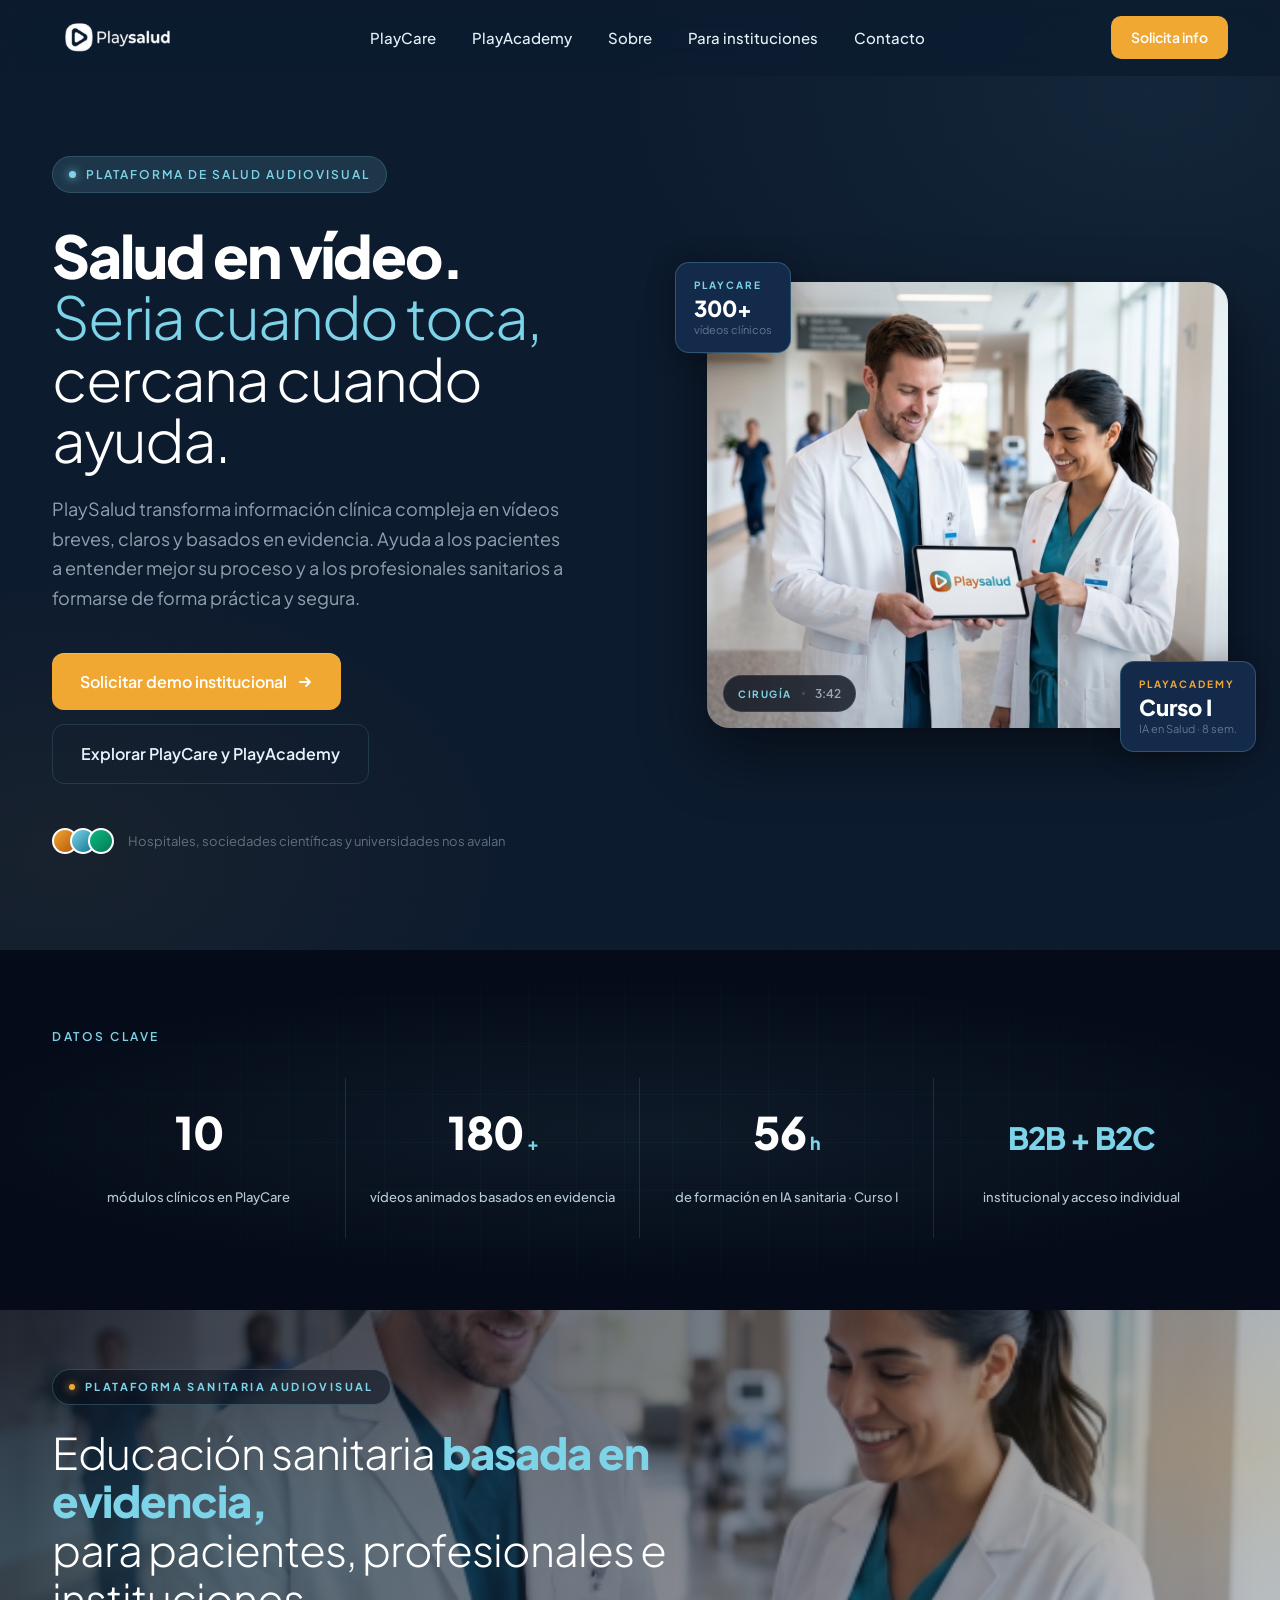
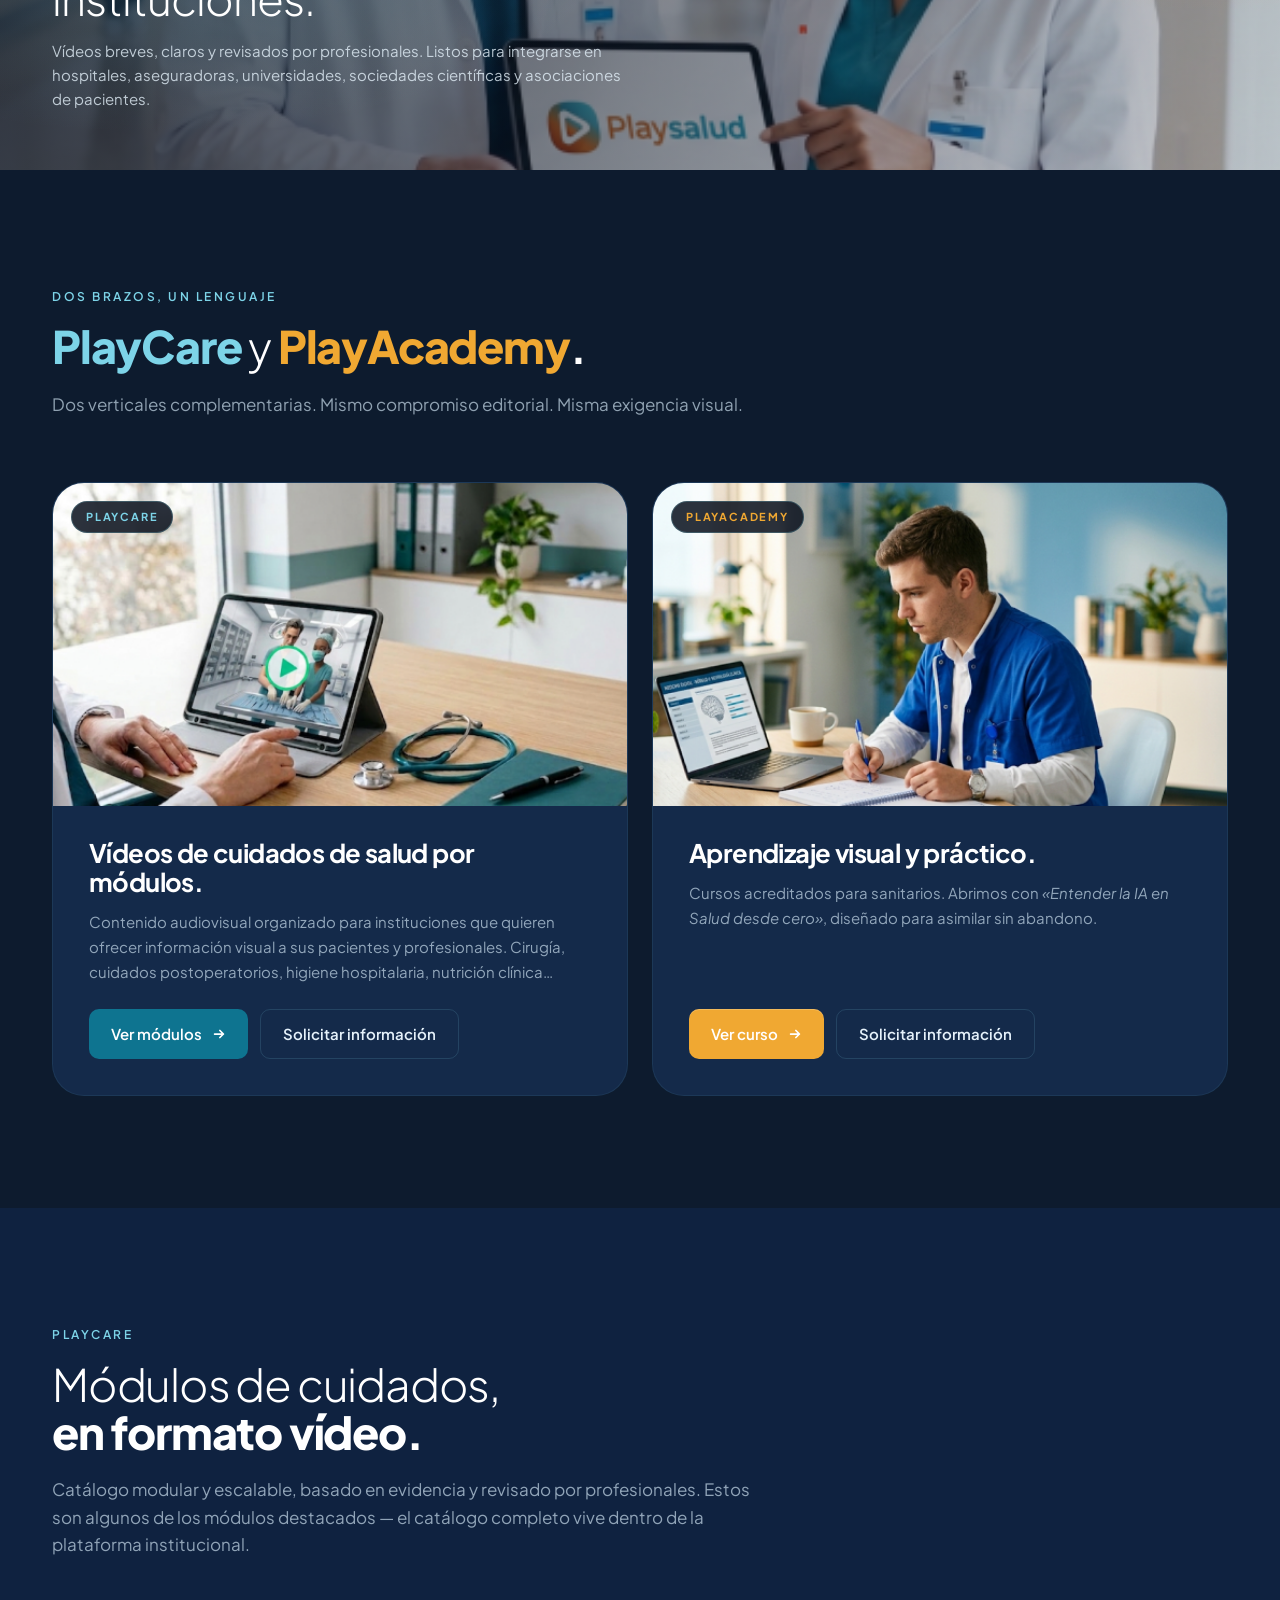
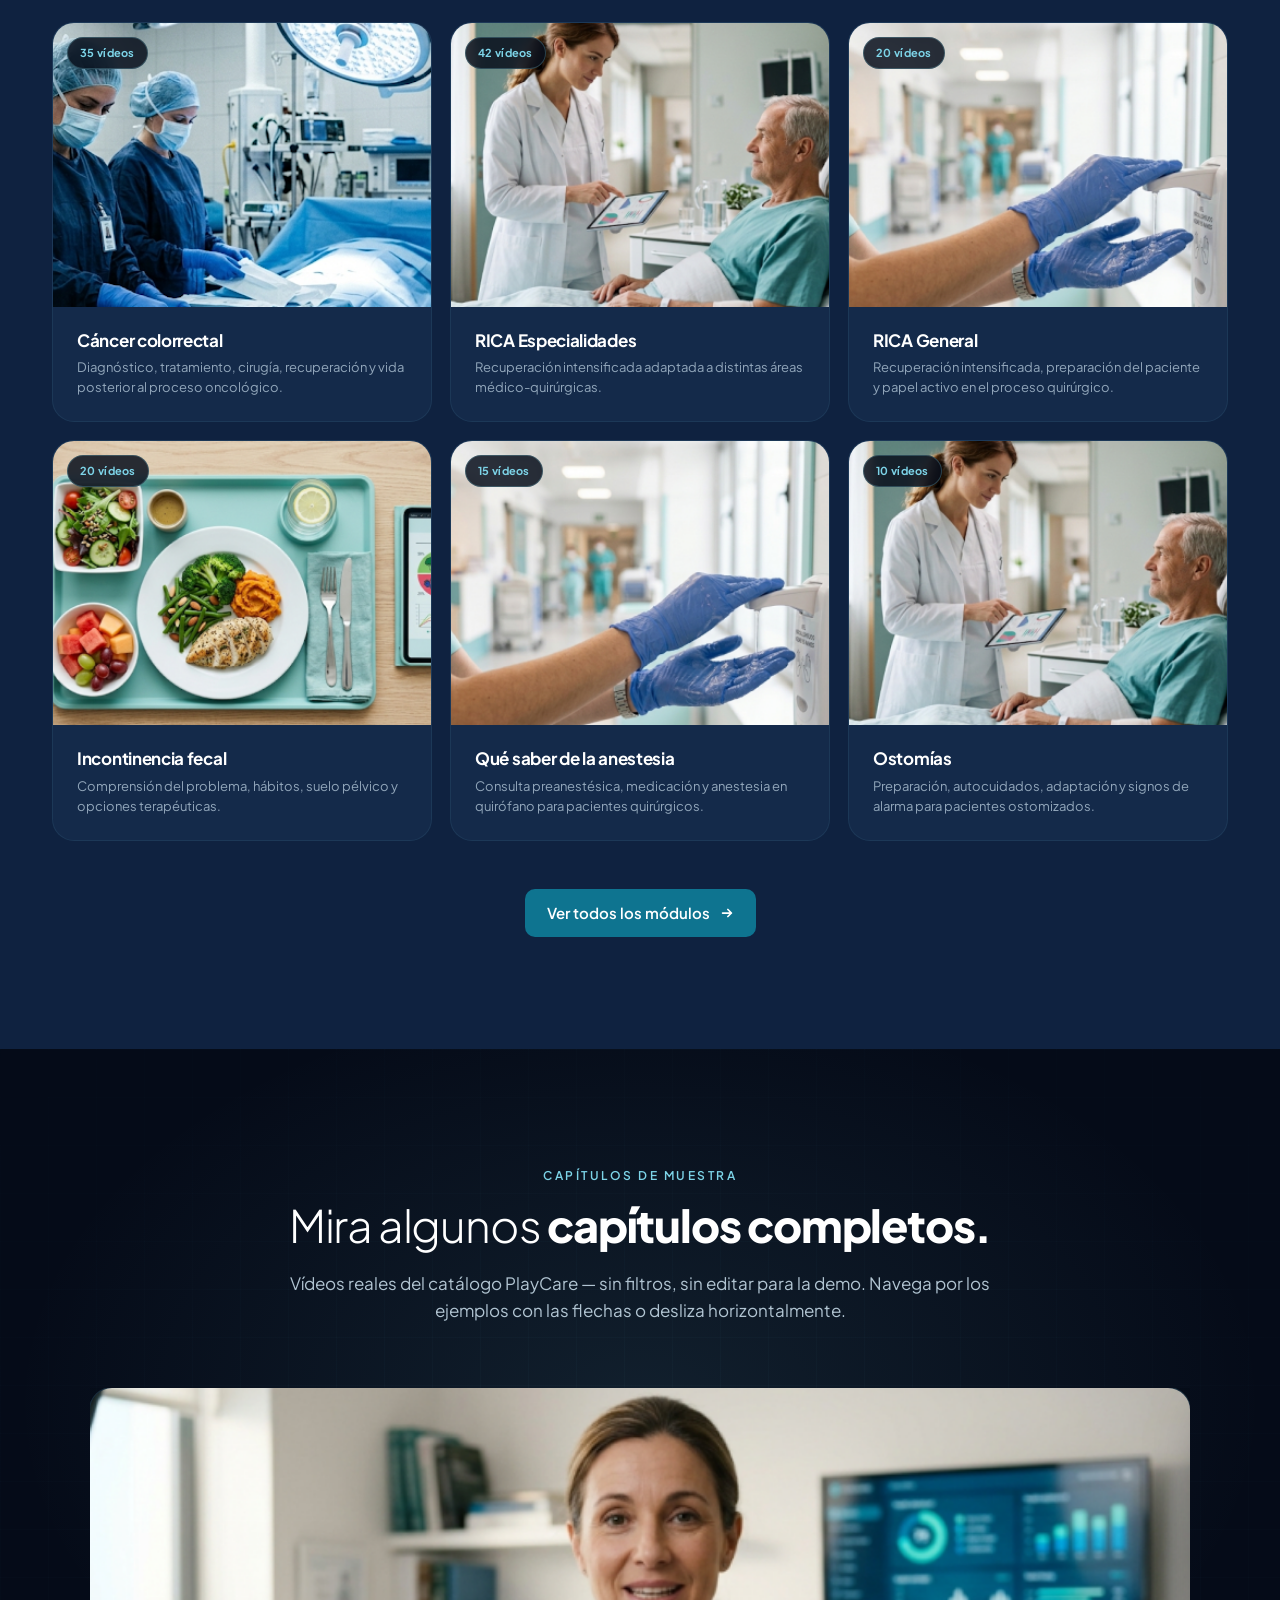
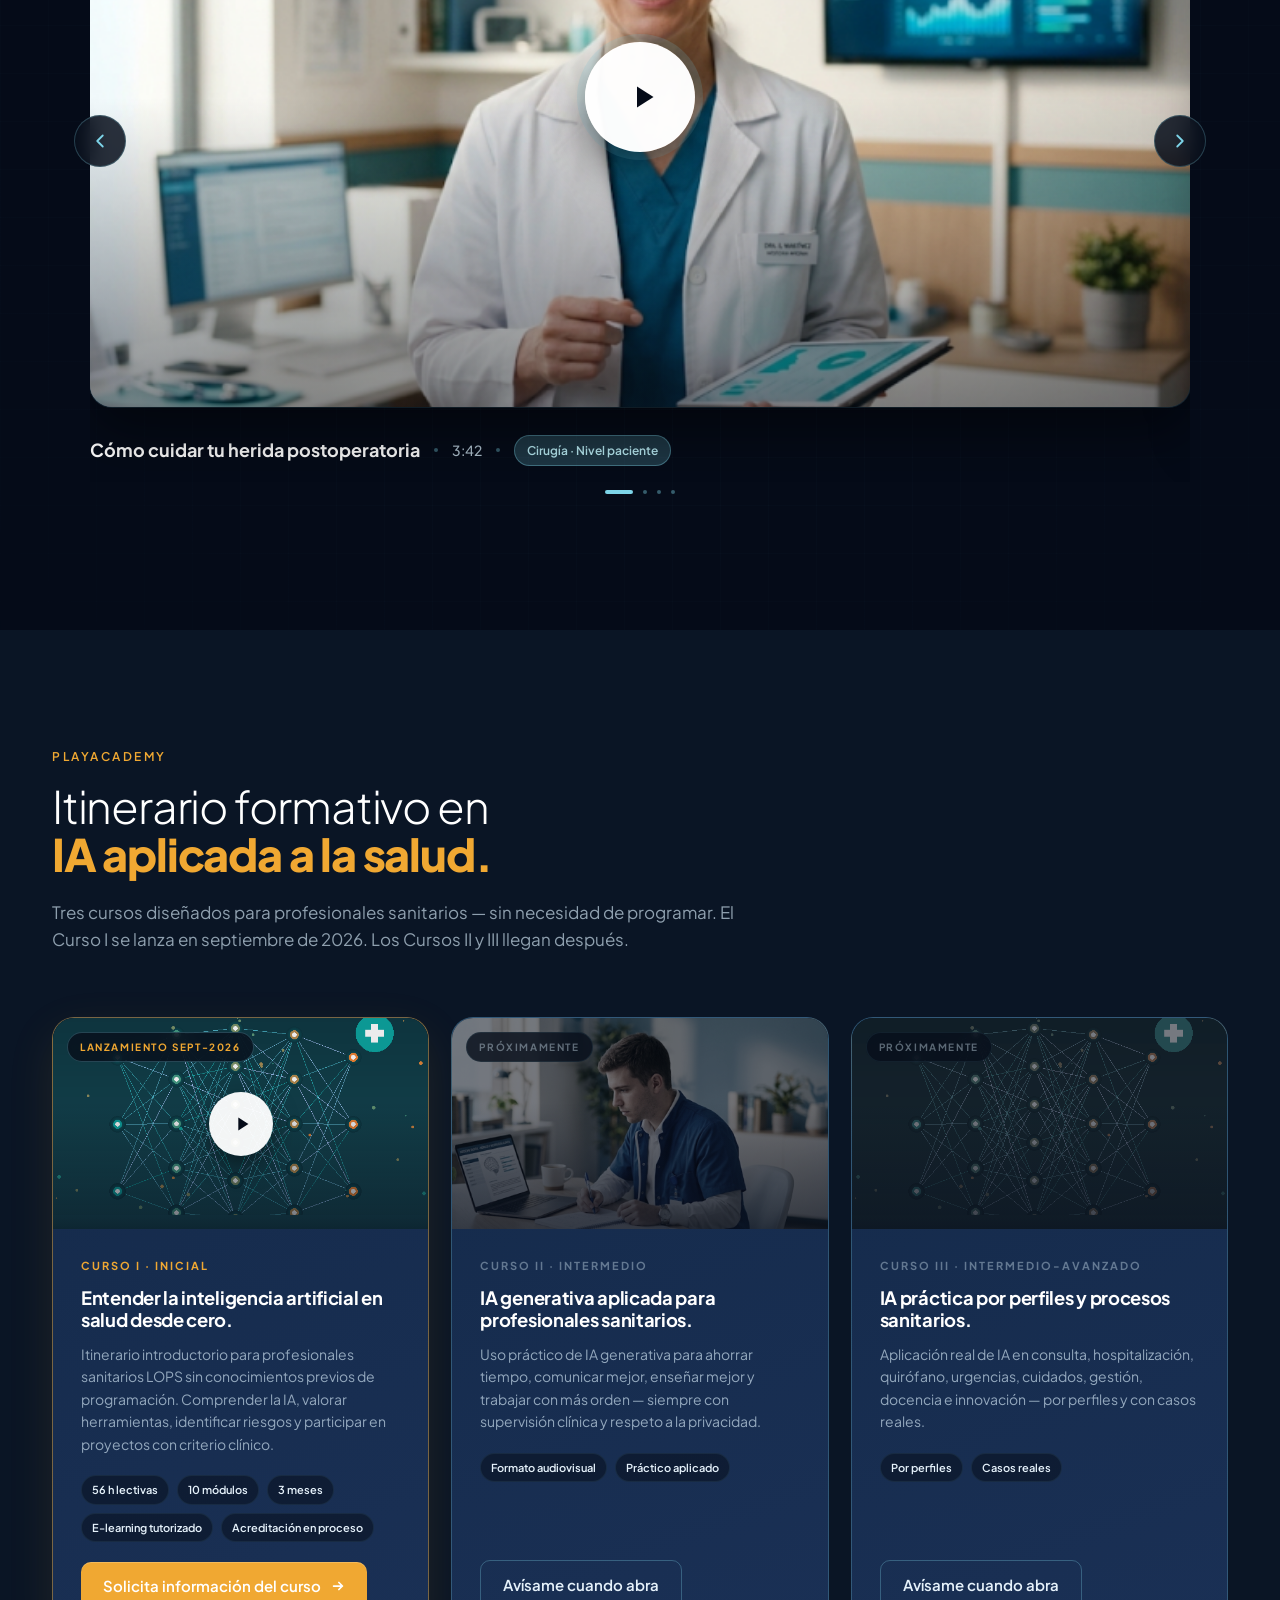
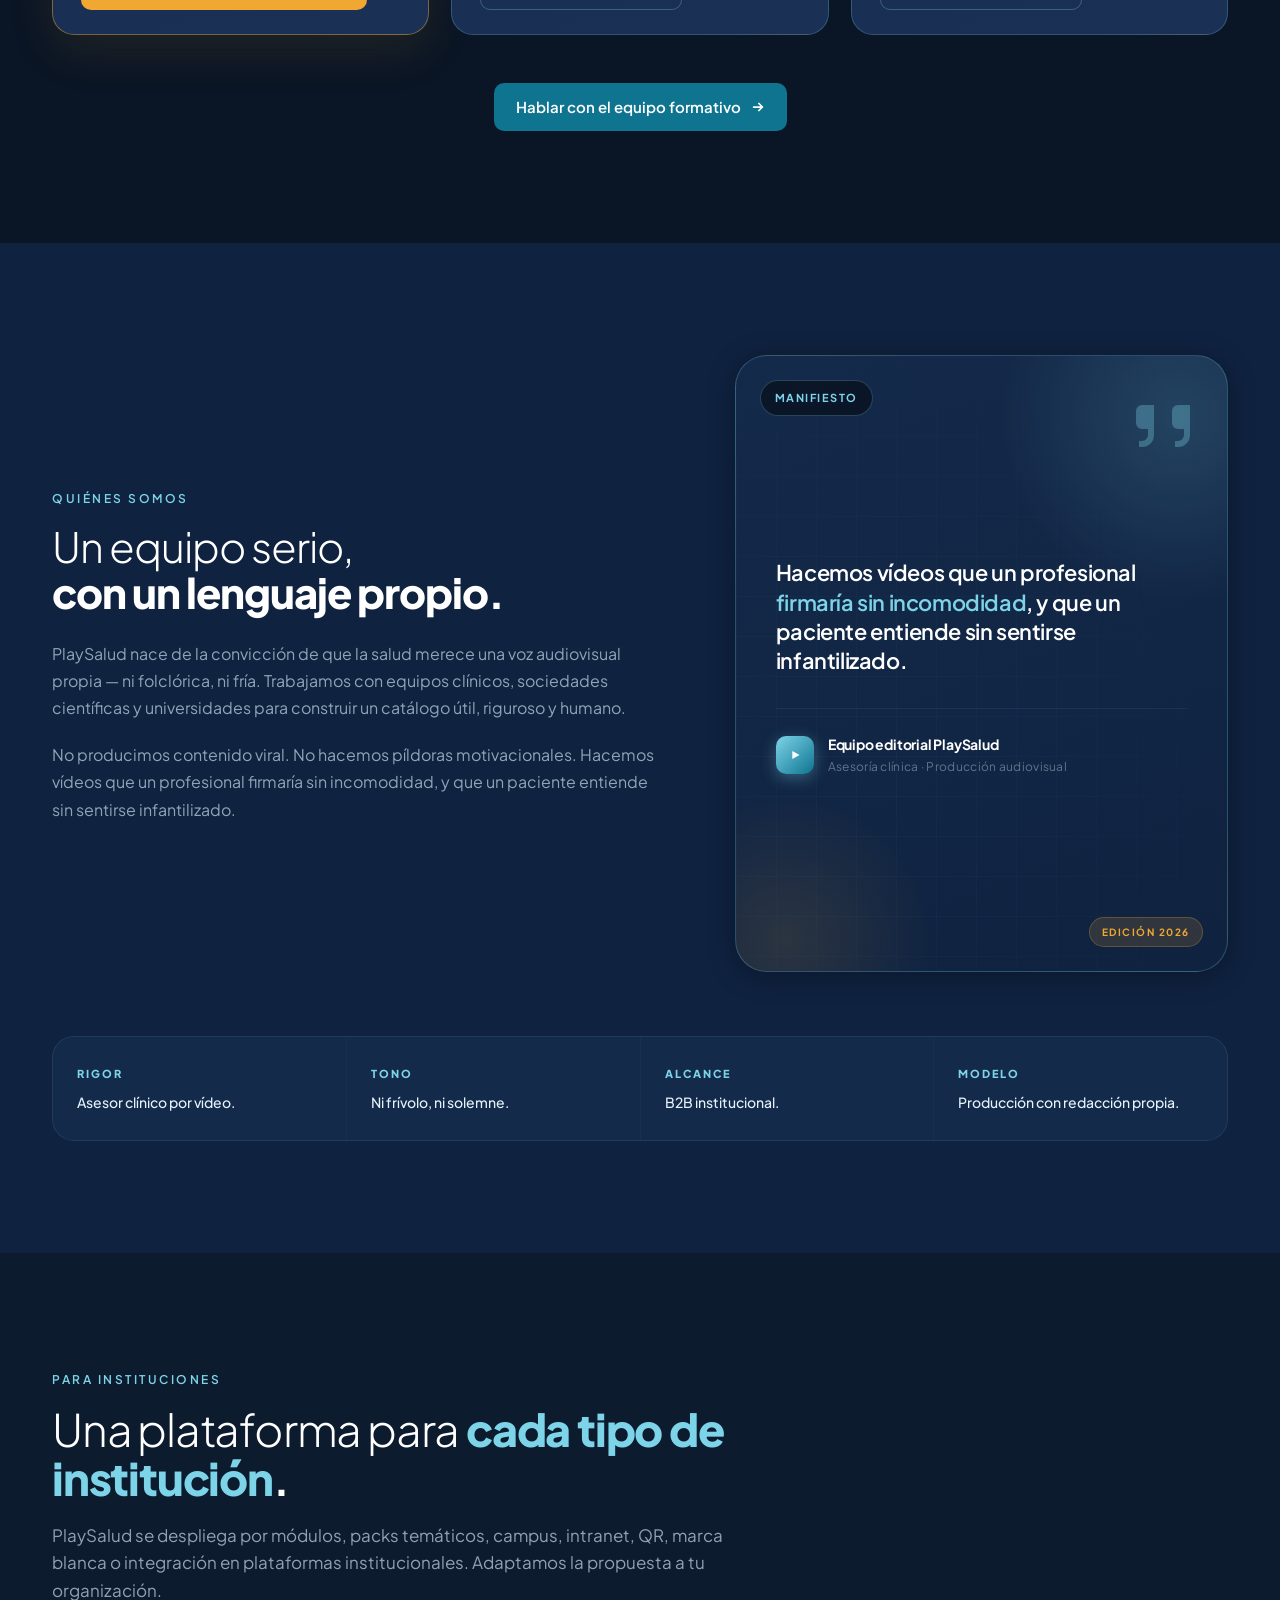
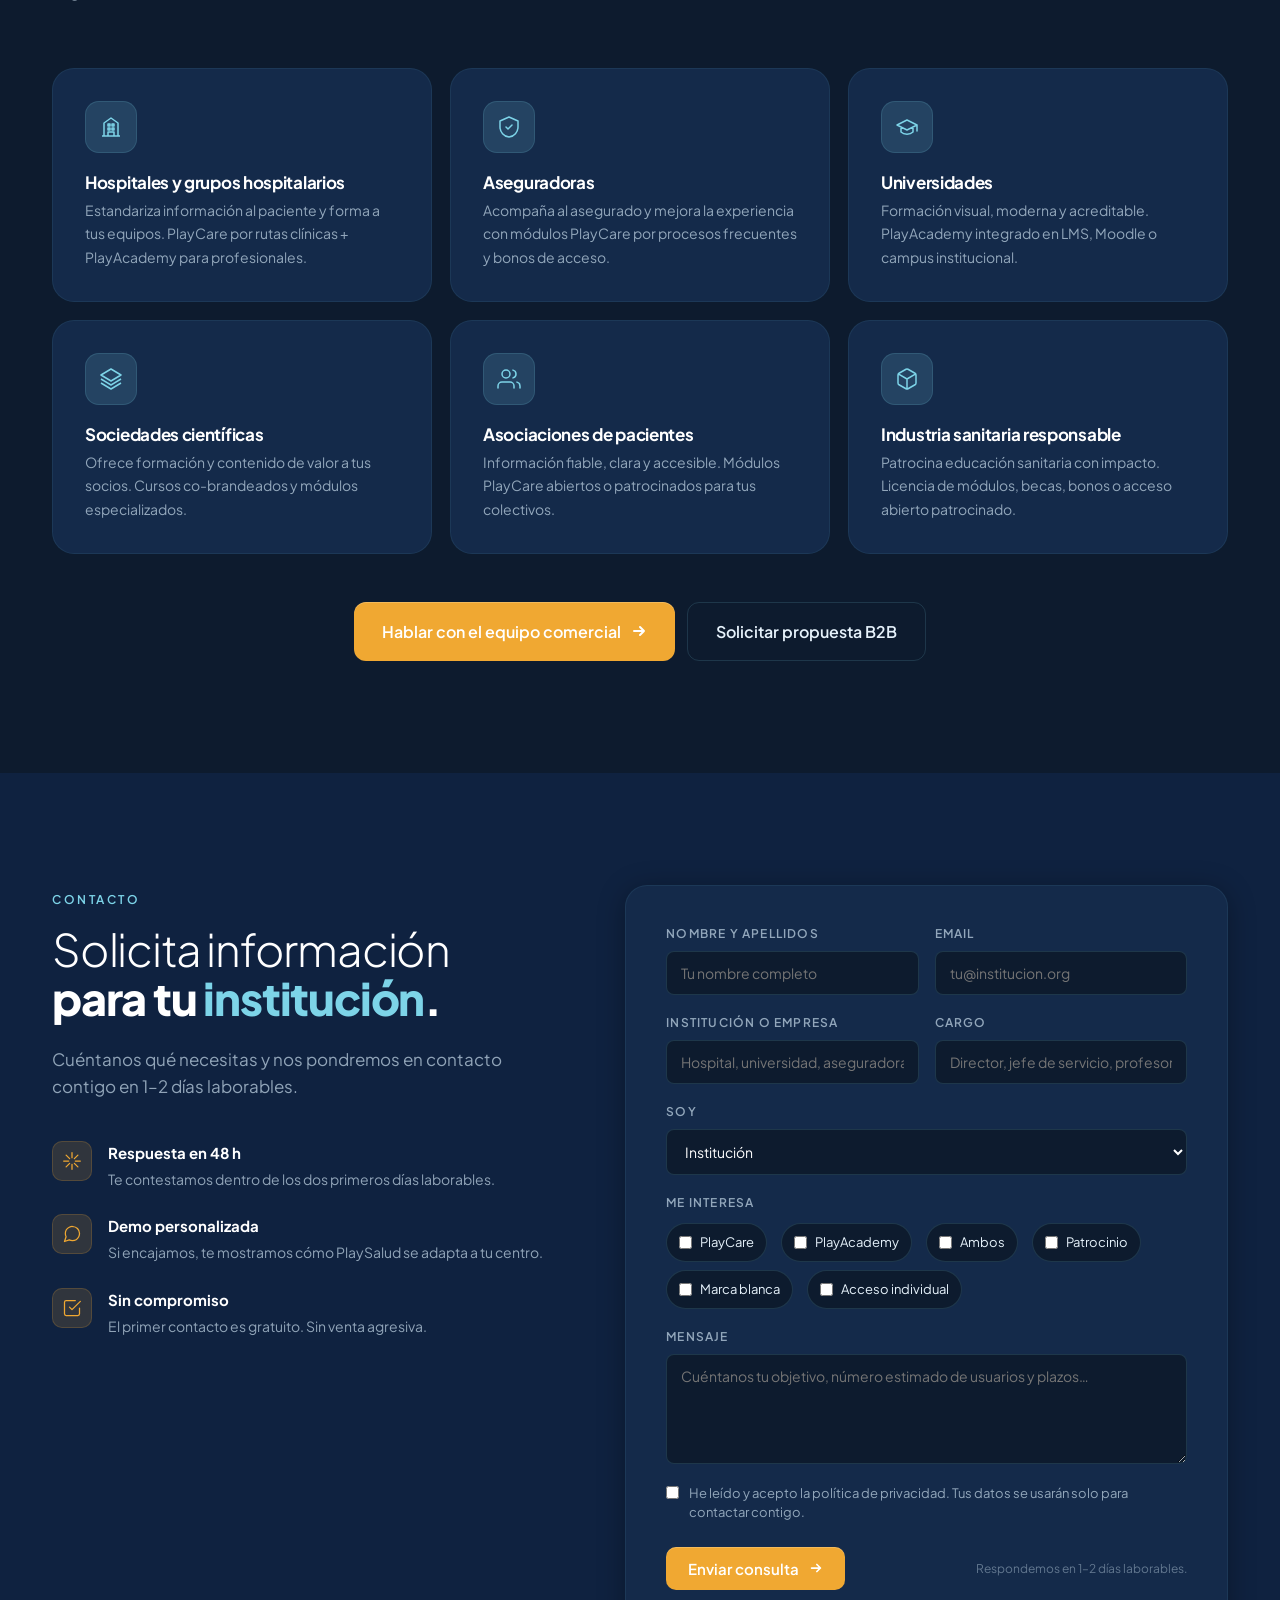
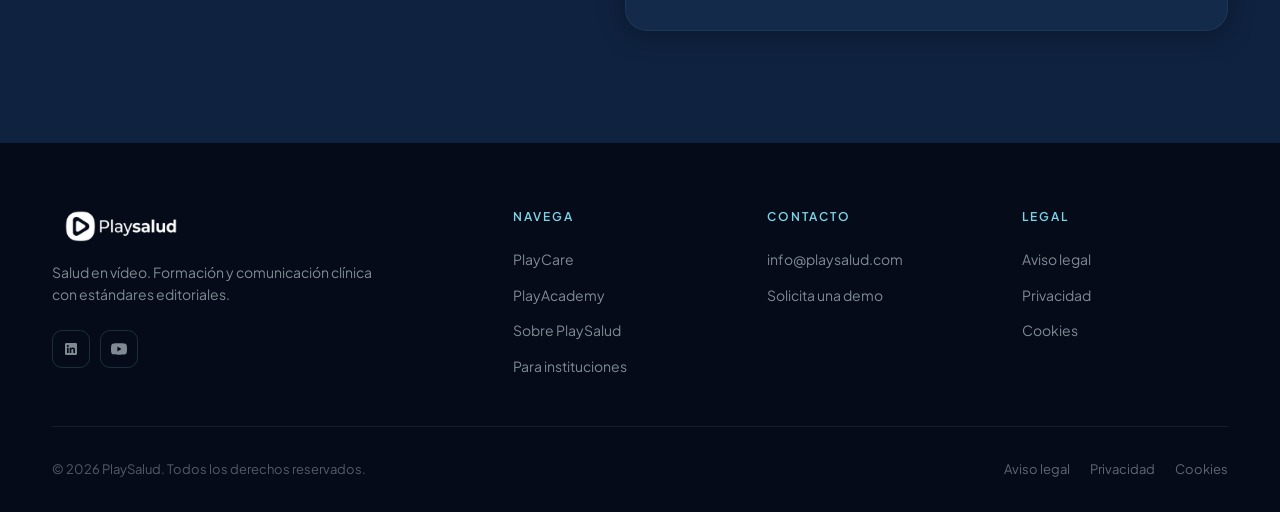
==== commit 43276fed: "feat(dark): apply client feedback round 2 (preview for César Mon meeting) Aplica el feedback verbal " ====
--- a/dark.html
+++ b/dark.html
@@ -109,6 +109,12 @@
     font-weight: 700;
   }
 
+  /* Weight utilities — juego fino/negrita en titulares (feedback cliente 2026-05-06) */
+  .t-thin   { font-weight: 300; }
+  .t-light  { font-weight: 400; }
+  .t-medium { font-weight: 500; }
+  .t-bold   { font-weight: 800; }
+
   /* ============================================================
      NAV
      ============================================================ */
@@ -159,15 +165,15 @@
     list-style: none;
   }
   .nav-links a {
-    font-size: 14px;
+    font-size: 15px;
     font-weight: 500;
-    color: var(--text-dim);
-    padding: 8px 14px;
+    color: var(--text-main);
+    padding: 9px 16px;
     border-radius: 8px;
     transition: color 0.2s, background 0.2s;
   }
   .nav-links a:hover {
-    color: var(--text-main);
+    color: var(--sky);
     background: var(--bg-tinted);
   }
   .nav-cta {
@@ -224,11 +230,12 @@
   }
 
   .btn-sky {
+    background: #0e7490;
+    color: #ffffff;
+  }
+  .btn-sky:hover {
     background: var(--sky);
-    color: #ffffff;
-  }
-  .btn-sky:hover {
-    background: #0e7490;
+    color: var(--bg-deep);
     transform: translateY(-2px);
     box-shadow: var(--shadow-sky);
   }
@@ -578,6 +585,81 @@
   }
 
   /* ============================================================
+     BANNER FULL-WIDTH · S2B (entre stats y verticales)
+     ============================================================ */
+  #banner {
+    padding: 0;
+    background: var(--bg-base);
+    position: relative;
+    overflow: hidden;
+  }
+  .banner-strip {
+    position: relative;
+    width: 100%;
+    height: clamp(280px, 38vw, 460px);
+    background:
+      linear-gradient(110deg, rgba(8,15,28,0.85) 0%, rgba(8,15,28,0.55) 45%, rgba(8,15,28,0.20) 100%),
+      url('assets/hero.png') center / cover no-repeat;
+    display: flex;
+    align-items: center;
+  }
+  .banner-strip::after {
+    content: '';
+    position: absolute;
+    inset: 0;
+    background:
+      radial-gradient(ellipse 60% 70% at 12% 50%, rgba(125,212,232,0.18), transparent 60%),
+      radial-gradient(ellipse 50% 60% at 95% 30%, rgba(240,168,50,0.14), transparent 60%);
+    pointer-events: none;
+  }
+  .banner-inner {
+    position: relative;
+    z-index: 2;
+    max-width: var(--maxw);
+    width: 100%;
+    margin: 0 auto;
+    padding: 0 2rem;
+  }
+  .banner-eyebrow {
+    display: inline-flex;
+    align-items: center;
+    gap: 10px;
+    background: rgba(8,15,28,0.55);
+    border: 1px solid var(--border-md);
+    color: var(--sky);
+    font-size: 11px;
+    font-weight: 700;
+    text-transform: uppercase;
+    letter-spacing: 2.4px;
+    padding: 8px 16px;
+    border-radius: 100px;
+    margin-bottom: 1.5rem;
+    backdrop-filter: blur(8px);
+  }
+  .banner-eyebrow-dot {
+    width: 6px; height: 6px;
+    background: var(--orange);
+    border-radius: 50%;
+    box-shadow: 0 0 8px var(--orange);
+  }
+  .banner-title {
+    font-family: var(--font-display);
+    font-size: clamp(1.6rem, 3.4vw, 2.8rem);
+    line-height: 1.12;
+    letter-spacing: -1px;
+    max-width: 760px;
+    color: #ffffff;
+    margin-bottom: 1rem;
+  }
+  .banner-title .accent { color: var(--sky); }
+  .banner-sub {
+    font-size: 15px;
+    color: rgba(230,242,251,0.78);
+    max-width: 580px;
+    line-height: 1.6;
+  }
+
+  /* ============================================================
      VERTICALES · S3
      ============================================================ */
   #verticales { background: var(--bg-base); }
@@ -665,7 +747,7 @@
 
   .modulos-grid {
     display: grid;
-    grid-template-columns: repeat(4, 1fr);
+    grid-template-columns: repeat(3, 1fr);
     gap: 18px;
     margin-bottom: 3rem;
   }
@@ -761,7 +843,73 @@
   #muestra .section-title .accent { color: #7dd4e8; }
   #muestra .eyebrow { color: #7dd4e8; }
 
-  .muestra-inner { max-width: 980px; margin: 0 auto; }
+  .muestra-inner { max-width: 1100px; margin: 0 auto; position: relative; }
+
+  /* Carrusel — feedback cliente 2026-05-06 #6 */
+  .muestra-carousel {
+    position: relative;
+    margin-bottom: 1.5rem;
+  }
+  .muestra-track {
+    display: flex;
+    gap: 1.5rem;
+    overflow-x: auto;
+    scroll-snap-type: x mandatory;
+    scroll-behavior: smooth;
+    padding-bottom: 1rem;
+    scrollbar-width: none;
+  }
+  .muestra-track::-webkit-scrollbar { display: none; }
+  .muestra-slide {
+    flex: 0 0 100%;
+    scroll-snap-align: center;
+    min-width: 0;
+  }
+  .muestra-arrow {
+    position: absolute;
+    top: 50%;
+    transform: translateY(-50%);
+    width: 52px; height: 52px;
+    border-radius: 50%;
+    background: rgba(8,15,28,0.85);
+    border: 1px solid var(--border-md);
+    color: var(--sky);
+    display: grid;
+    place-items: center;
+    cursor: pointer;
+    z-index: 5;
+    transition: background 0.2s, border-color 0.2s, transform 0.18s;
+    backdrop-filter: blur(10px);
+  }
+  .muestra-arrow:hover {
+    background: var(--sky);
+    color: var(--bg-deep);
+    border-color: var(--sky);
+    transform: translateY(-50%) scale(1.06);
+  }
+  .muestra-arrow.prev { left: -16px; }
+  .muestra-arrow.next { right: -16px; }
+  .muestra-arrow svg { width: 22px; height: 22px; }
+  .muestra-dots {
+    display: flex;
+    justify-content: center;
+    gap: 10px;
+    margin-top: 0.5rem;
+  }
+  .muestra-dot {
+    width: 9px; height: 9px;
+    border-radius: 50%;
+    background: rgba(125,212,232,0.25);
+    border: none;
+    cursor: pointer;
+    transition: background 0.2s, transform 0.2s, width 0.3s;
+  }
+  .muestra-dot.active {
+    background: var(--sky);
+    width: 28px;
+    border-radius: 100px;
+  }
+
   .muestra-player {
     position: relative;
     aspect-ratio: 16 / 9;
@@ -842,11 +990,144 @@
   #muestra .section-subtitle { color: rgba(214,234,248,0.82); }
 
   /* ============================================================
-     ACADEMY CURSO I · S6 (panel elevado sobre navy)
+     ACADEMY CURSOS · S6 (3 tarjetas con datos reales)
      ============================================================ */
   #curso {
     background: var(--bg-tinted);
   }
+  .cursos-grid {
+    display: grid;
+    grid-template-columns: repeat(3, 1fr);
+    gap: 22px;
+    margin-bottom: 3rem;
+  }
+  .curso-mini {
+    background:
+      radial-gradient(ellipse 60% 40% at 100% 0%, rgba(240,168,50,0.14), transparent 60%),
+      linear-gradient(160deg, var(--bg-card) 0%, #1a3055 100%);
+    border: 1px solid var(--border-md);
+    border-radius: var(--radius-lg);
+    overflow: hidden;
+    display: flex;
+    flex-direction: column;
+    transition: transform 0.25s, border-color 0.25s, box-shadow 0.25s;
+    position: relative;
+  }
+  .curso-mini.featured {
+    border-color: rgba(240,168,50,0.45);
+    box-shadow: 0 16px 48px rgba(240,168,50,0.10);
+  }
+  .curso-mini:hover {
+    transform: translateY(-4px);
+    border-color: var(--border-strong);
+    box-shadow: var(--shadow-card);
+  }
+  .curso-mini-video {
+    position: relative;
+    aspect-ratio: 16 / 9;
+    overflow: hidden;
+    background: var(--bg-deep);
+    cursor: pointer;
+  }
+  .curso-mini-video img {
+    width: 100%; height: 100%;
+    object-fit: cover;
+    opacity: 0.92;
+    transition: transform 0.5s, opacity 0.3s;
+  }
+  .curso-mini-video::after {
+    content: '';
+    position: absolute;
+    inset: 0;
+    background: linear-gradient(180deg, transparent 40%, rgba(8,15,28,0.55));
+    pointer-events: none;
+  }
+  .curso-mini:hover .curso-mini-video img { transform: scale(1.04); opacity: 1; }
+  .curso-mini-play {
+    position: absolute;
+    top: 50%; left: 50%;
+    transform: translate(-50%, -50%);
+    width: 64px; height: 64px;
+    border-radius: 50%;
+    background: rgba(255,255,255,0.95);
+    display: grid;
+    place-items: center;
+    box-shadow: 0 8px 24px rgba(0,0,0,0.5);
+    z-index: 2;
+    transition: transform 0.2s;
+  }
+  .curso-mini-video:hover .curso-mini-play { transform: translate(-50%, -50%) scale(1.08); }
+  .curso-mini-play svg { width: 22px; height: 22px; color: var(--bg-deep); margin-left: 3px; }
+  .curso-mini-status {
+    position: absolute;
+    top: 14px; left: 14px;
+    z-index: 3;
+    background: rgba(8,15,28,0.82);
+    border: 1px solid var(--border-md);
+    backdrop-filter: blur(8px);
+    color: var(--orange);
+    font-size: 10px;
+    font-weight: 700;
+    padding: 6px 12px;
+    border-radius: 100px;
+    letter-spacing: 1.6px;
+    text-transform: uppercase;
+  }
+  .curso-mini-status.upcoming {
+    color: var(--text-mute);
+    border-color: var(--border-faint);
+  }
+  .curso-mini-body {
+    padding: 1.75rem 1.75rem 1.5rem;
+    display: flex;
+    flex-direction: column;
+    flex: 1;
+  }
+  .curso-mini-tag {
+    font-family: var(--font-body);
+    font-size: 11px;
+    font-weight: 700;
+    color: var(--orange);
+    letter-spacing: 2px;
+    text-transform: uppercase;
+    margin-bottom: 0.75rem;
+  }
+  .curso-mini.upcoming .curso-mini-tag { color: var(--text-mute); }
+  .curso-mini-title {
+    font-family: var(--font-display);
+    font-size: 1.15rem;
+    font-weight: 700;
+    color: var(--text-strong);
+    line-height: 1.2;
+    letter-spacing: -0.3px;
+    margin-bottom: 0.75rem;
+  }
+  .curso-mini-desc {
+    font-size: 14px;
+    color: var(--text-dim);
+    line-height: 1.6;
+    margin-bottom: 1.25rem;
+  }
+  .curso-mini-meta {
+    display: flex;
+    flex-wrap: wrap;
+    gap: 8px;
+    margin-bottom: 1.25rem;
+  }
+  .curso-mini-chip {
+    font-size: 11px;
+    font-weight: 600;
+    color: var(--text-main);
+    background: rgba(8,15,28,0.55);
+    border: 1px solid var(--border-faint);
+    padding: 5px 10px;
+    border-radius: 100px;
+  }
+  .curso-mini-cta {
+    margin-top: auto;
+  }
+  .curso-mini.upcoming .curso-mini-video img { opacity: 0.45; filter: grayscale(0.5); }
+  .curso-mini.upcoming .curso-mini-play { display: none; }
   .curso-card {
     background:
       radial-gradient(ellipse 60% 80% at 100% 0%, rgba(240,168,50,0.18), transparent 60%),
@@ -1187,13 +1468,13 @@
   }
 
   /* ============================================================
-     INSTITUCIONES · S9
+     INSTITUCIONES · S9 — segmentado por tipo de cliente
      ============================================================ */
   #instituciones { background: var(--bg-base); }
 
   .inst-grid {
     display: grid;
-    grid-template-columns: repeat(2, 1fr);
+    grid-template-columns: repeat(3, 1fr);
     gap: 18px;
   }
   .inst-card {
@@ -1202,7 +1483,8 @@
     border-radius: var(--radius-lg);
     padding: 2rem;
     display: flex;
-    gap: 1.5rem;
+    flex-direction: column;
+    gap: 1.25rem;
     align-items: flex-start;
     transition: border-color 0.25s, transform 0.25s, box-shadow 0.25s;
   }
@@ -1333,6 +1615,32 @@
     font-size: 12px;
     color: var(--text-mute);
   }
+  .form-multi {
+    display: flex;
+    flex-wrap: wrap;
+    gap: 8px 14px;
+    margin-top: 4px;
+  }
+  .form-multi-opt {
+    display: inline-flex;
+    align-items: center;
+    gap: 8px;
+    font-size: 13px;
+    color: var(--text-main);
+    background: var(--bg-base);
+    border: 1px solid var(--border);
+    padding: 8px 12px;
+    border-radius: 100px;
+    cursor: pointer;
+    transition: border-color 0.2s, background 0.2s;
+  }
+  .form-multi-opt:hover { border-color: var(--border-md); }
+  .form-multi-opt input { accent-color: var(--sky); }
+  .form-multi-opt:has(input:checked) {
+    background: var(--sky-light);
+    border-color: var(--sky);
+    color: var(--sky);
+  }
 
   .contacto-side .section-title { margin-bottom: 1.5rem; }
   .contacto-features {
@@ -1474,8 +1782,12 @@
   @media (max-width: 1080px) {
     .hero-inner { gap: 3rem; }
     .modulos-grid { grid-template-columns: repeat(2, 1fr); }
+    .cursos-grid { grid-template-columns: 1fr; }
+    .inst-grid { grid-template-columns: repeat(2, 1fr); }
     .curso-card { gap: 3rem; padding: 2.5rem; }
     .aval-grid { grid-template-columns: repeat(3, 1fr); }
+    .muestra-arrow.prev { left: 8px; }
+    .muestra-arrow.next { right: 8px; }
   }
 
   @media (max-width: 880px) {
@@ -1496,6 +1808,8 @@
     .inst-grid { grid-template-columns: 1fr; }
     .contacto-grid { grid-template-columns: 1fr; gap: 3rem; }
     .footer-grid { grid-template-columns: 1fr 1fr; gap: 2rem; }
+    .banner-strip { height: clamp(240px, 60vw, 360px); }
+    .banner-title { font-size: clamp(1.4rem, 5.5vw, 2rem); }
   }
 
   @media (max-width: 560px) {
@@ -1543,19 +1857,19 @@
         Plataforma de salud audiovisual
       </div>
       <h1 class="hero-title">
-        Salud en vídeo. <br>
-        <span class="accent">Seria cuando toca,</span><br>
-        cercana cuando ayuda.
+        <span class="t-bold">Salud en vídeo.</span> <br>
+        <span class="t-thin accent">Seria cuando toca,</span><br>
+        <span class="t-thin">cercana cuando ayuda.</span>
       </h1>
       <p class="hero-subtitle">
-        PlaySalud reúne cientos de vídeos de cuidados de salud y formación sanitaria en IA, diseñados para instituciones, profesionales y pacientes.
+        PlaySalud transforma información clínica compleja en vídeos breves, claros y basados en evidencia. Ayuda a los pacientes a entender mejor su proceso y a los profesionales sanitarios a formarse de forma práctica y segura.
       </p>
       <div class="hero-ctas">
-        <a href="#verticales" class="btn btn-primary btn-lg">
-          Descubre PlayCare
+        <a href="#contacto" class="btn btn-primary btn-lg">
+          Solicitar demo institucional
           <svg width="16" height="16" viewBox="0 0 16 16" fill="none"><path d="M3 8h10m-4-4l4 4-4 4" stroke="currentColor" stroke-width="2" stroke-linecap="round" stroke-linejoin="round"/></svg>
         </a>
-        <a href="#curso" class="btn btn-ghost btn-lg">Cursos PlayAcademy</a>
+        <a href="#verticales" class="btn btn-ghost btn-lg">Explorar PlayCare y PlayAcademy</a>
       </div>
       <div class="hero-trust">
         <div class="hero-trust-dots" aria-hidden="true">
@@ -1599,21 +1913,38 @@
     <div class="stats-eyebrow eyebrow">Datos clave</div>
     <div class="stats-grid">
       <div class="stat reveal">
-        <div class="stat-value">300<span class="small">+</span></div>
-        <div class="stat-label">vídeos de salud</div>
+        <div class="stat-value">10</div>
+        <div class="stat-label">módulos clínicos en PlayCare</div>
       </div>
       <div class="stat reveal">
-        <div class="stat-value">2</div>
-        <div class="stat-label">verticales complementarias</div>
+        <div class="stat-value">180<span class="small">+</span></div>
+        <div class="stat-label">vídeos animados basados en evidencia</div>
       </div>
       <div class="stat reveal">
-        <div class="stat-value text">En curso</div>
-        <div class="stat-label">acreditación con sociedades</div>
+        <div class="stat-value">56<span class="small">h</span></div>
+        <div class="stat-label">de formación en IA sanitaria · Curso I</div>
       </div>
       <div class="stat reveal">
-        <div class="stat-value text">B2B</div>
-        <div class="stat-label">preparado para instituciones</div>
-      </div>
+        <div class="stat-value text">B2B + B2C</div>
+        <div class="stat-label">institucional y acceso individual</div>
+      </div>
+    </div>
+  </div>
+</section>
+
+<!-- ============ BANNER FULL-WIDTH · S2B ============ -->
+<section id="banner">
+  <div class="banner-strip">
+    <div class="banner-inner">
+      <div class="banner-eyebrow">
+        <span class="banner-eyebrow-dot"></span>
+        Plataforma sanitaria audiovisual
+      </div>
+      <h2 class="banner-title">
+        <span class="t-thin">Educación sanitaria</span> <span class="t-bold accent">basada en evidencia,</span><br>
+        <span class="t-thin">para pacientes, profesionales e instituciones.</span>
+      </h2>
+      <p class="banner-sub">Vídeos breves, claros y revisados por profesionales. Listos para integrarse en hospitales, aseguradoras, universidades, sociedades científicas y asociaciones de pacientes.</p>
     </div>
   </div>
 </section>
@@ -1623,7 +1954,7 @@
   <div class="container">
     <div class="section-header reveal">
       <div class="eyebrow">Dos brazos, un lenguaje</div>
-      <h2 class="section-title">PlayCare y <span class="accent-orange">PlayAcademy</span>.</h2>
+      <h2 class="section-title"><span class="t-bold accent">PlayCare</span> <span class="t-thin">y</span> <span class="t-bold accent-orange">PlayAcademy</span>.</h2>
       <p class="section-subtitle">Dos verticales complementarias. Mismo compromiso editorial. Misma exigencia visual.</p>
     </div>
     <div class="vert-grid">
@@ -1671,52 +2002,74 @@
   <div class="container">
     <div class="section-header reveal">
       <div class="eyebrow">PlayCare</div>
-      <h2 class="section-title">Módulos de cuidados,<br>en formato vídeo.</h2>
-      <p class="section-subtitle">Un índice curado. Sólo mostramos vídeos de muestra — el catálogo completo vive dentro de la plataforma institucional.</p>
+      <h2 class="section-title"><span class="t-thin">Módulos de cuidados,</span><br><span class="t-bold">en formato vídeo.</span></h2>
+      <p class="section-subtitle">Catálogo modular y escalable, basado en evidencia y revisado por profesionales. Estos son algunos de los módulos destacados — el catálogo completo vive dentro de la plataforma institucional.</p>
     </div>
 
     <div class="modulos-grid">
       <article class="modulo-card reveal">
         <div class="modulo-photo">
-          <span class="modulo-badge">14 vídeos</span>
-          <img src="assets/mod-higiene.png" alt="Higiene hospitalaria">
+          <span class="modulo-badge">35 vídeos</span>
+          <img src="assets/mod-cirugia.png" alt="Cáncer colorrectal">
         </div>
         <div class="modulo-body">
-          <h3 class="modulo-title">Higiene hospitalaria</h3>
-          <p class="modulo-desc">Protocolos visuales para profesionales y familias.</p>
+          <h3 class="modulo-title">Cáncer colorrectal</h3>
+          <p class="modulo-desc">Diagnóstico, tratamiento, cirugía, recuperación y vida posterior al proceso oncológico.</p>
         </div>
       </article>
 
       <article class="modulo-card reveal">
         <div class="modulo-photo">
-          <span class="modulo-badge">12 vídeos</span>
-          <img src="assets/mod-postop.png" alt="Cuidados postoperatorios">
+          <span class="modulo-badge">42 vídeos</span>
+          <img src="assets/mod-postop.png" alt="RICA Especialidades">
         </div>
         <div class="modulo-body">
-          <h3 class="modulo-title">Cuidados postoperatorios</h3>
-          <p class="modulo-desc">Pautas visuales para el alta y la recuperación.</p>
+          <h3 class="modulo-title">RICA Especialidades</h3>
+          <p class="modulo-desc">Recuperación intensificada adaptada a distintas áreas médico-quirúrgicas.</p>
+        </div>
+      </article>
+
+      <article class="modulo-card reveal">
+        <div class="modulo-photo">
+          <span class="modulo-badge">20 vídeos</span>
+          <img src="assets/mod-higiene.png" alt="RICA General">
+        </div>
+        <div class="modulo-body">
+          <h3 class="modulo-title">RICA General</h3>
+          <p class="modulo-desc">Recuperación intensificada, preparación del paciente y papel activo en el proceso quirúrgico.</p>
+        </div>
+      </article>
+
+      <article class="modulo-card reveal">
+        <div class="modulo-photo">
+          <span class="modulo-badge">20 vídeos</span>
+          <img src="assets/mod-nutricion.png" alt="Incontinencia fecal">
+        </div>
+        <div class="modulo-body">
+          <h3 class="modulo-title">Incontinencia fecal</h3>
+          <p class="modulo-desc">Comprensión del problema, hábitos, suelo pélvico y opciones terapéuticas.</p>
+        </div>
+      </article>
+
+      <article class="modulo-card reveal">
+        <div class="modulo-photo">
+          <span class="modulo-badge">15 vídeos</span>
+          <img src="assets/mod-higiene.png" alt="Qué saber de la anestesia">
+        </div>
+        <div class="modulo-body">
+          <h3 class="modulo-title">Qué saber de la anestesia</h3>
+          <p class="modulo-desc">Consulta preanestésica, medicación y anestesia en quirófano para pacientes quirúrgicos.</p>
         </div>
       </article>
 
       <article class="modulo-card reveal">
         <div class="modulo-photo">
           <span class="modulo-badge">10 vídeos</span>
-          <img src="assets/mod-nutricion.png" alt="Nutrición clínica">
+          <img src="assets/mod-postop.png" alt="Ostomías">
         </div>
         <div class="modulo-body">
-          <h3 class="modulo-title">Nutrición clínica</h3>
-          <p class="modulo-desc">Planes de alimentación adaptados a patologías.</p>
-        </div>
-      </article>
-
-      <article class="modulo-card reveal">
-        <div class="modulo-photo">
-          <span class="modulo-badge">18 vídeos</span>
-          <img src="assets/mod-cirugia.png" alt="Cirugía">
-        </div>
-        <div class="modulo-body">
-          <h3 class="modulo-title">Cirugía</h3>
-          <p class="modulo-desc">Preparación e información pre y postquirúrgica.</p>
+          <h3 class="modulo-title">Ostomías</h3>
+          <p class="modulo-desc">Preparación, autocuidados, adaptación y signos de alarma para pacientes ostomizados.</p>
         </div>
       </article>
     </div>
@@ -1734,127 +2087,194 @@
 <section id="muestra">
   <div class="container">
     <div class="section-header center reveal">
-      <div class="eyebrow">Una muestra</div>
-      <h2 class="section-title">Mira un capítulo completo.</h2>
-      <p class="section-subtitle">Así se ve PlaySalud en una consulta. Un vídeo real de nuestro catálogo — sin filtros, sin editar para la demo. Reproduce sin registro.</p>
+      <div class="eyebrow">Capítulos de muestra</div>
+      <h2 class="section-title"><span class="t-thin">Mira algunos</span> <span class="t-bold">capítulos completos.</span></h2>
+      <p class="section-subtitle">Vídeos reales del catálogo PlayCare — sin filtros, sin editar para la demo. Navega por los ejemplos con las flechas o desliza horizontalmente.</p>
     </div>
 
     <div class="muestra-inner reveal">
-      <div class="muestra-player" role="button" tabindex="0" aria-label="Reproducir capítulo de muestra">
-        <img src="assets/muestra-thumb.png" alt="Cómo cuidar tu herida postoperatoria">
-        <div class="muestra-play">
-          <svg viewBox="0 0 24 24" fill="currentColor"><path d="M8 5v14l11-7z"/></svg>
-        </div>
-      </div>
-      <div class="muestra-meta-row">
-        <span class="muestra-title-vid">Cómo cuidar tu herida postoperatoria</span>
-        <span class="muestra-dot"></span>
-        <span class="muestra-time">3:42</span>
-        <span class="muestra-dot"></span>
-        <span class="muestra-tag">Cirugía · Nivel paciente</span>
+      <div class="muestra-carousel">
+        <button class="muestra-arrow prev" aria-label="Anterior" type="button" onclick="muestraNav(-1)">
+          <svg viewBox="0 0 24 24" fill="none"><path d="M15 18l-6-6 6-6" stroke="currentColor" stroke-width="2" stroke-linecap="round" stroke-linejoin="round"/></svg>
+        </button>
+        <button class="muestra-arrow next" aria-label="Siguiente" type="button" onclick="muestraNav(1)">
+          <svg viewBox="0 0 24 24" fill="none"><path d="M9 6l6 6-6 6" stroke="currentColor" stroke-width="2" stroke-linecap="round" stroke-linejoin="round"/></svg>
+        </button>
+
+        <div class="muestra-track" id="muestra-track">
+          <div class="muestra-slide">
+            <div class="muestra-player" role="button" tabindex="0" aria-label="Reproducir capítulo: Cómo cuidar tu herida postoperatoria">
+              <img src="assets/muestra-thumb.png" alt="Cómo cuidar tu herida postoperatoria">
+              <div class="muestra-play"><svg viewBox="0 0 24 24" fill="currentColor"><path d="M8 5v14l11-7z"/></svg></div>
+            </div>
+            <div class="muestra-meta-row">
+              <span class="muestra-title-vid">Cómo cuidar tu herida postoperatoria</span>
+              <span class="muestra-dot"></span>
+              <span class="muestra-time">3:42</span>
+              <span class="muestra-dot"></span>
+              <span class="muestra-tag">Cirugía · Nivel paciente</span>
+            </div>
+          </div>
+
+          <div class="muestra-slide">
+            <div class="muestra-player" role="button" tabindex="0" aria-label="Reproducir capítulo: Preparación para la consulta preanestésica">
+              <img src="assets/mod-higiene.png" alt="Preparación para la consulta preanestésica">
+              <div class="muestra-play"><svg viewBox="0 0 24 24" fill="currentColor"><path d="M8 5v14l11-7z"/></svg></div>
+            </div>
+            <div class="muestra-meta-row">
+              <span class="muestra-title-vid">Preparación para la consulta preanestésica</span>
+              <span class="muestra-dot"></span>
+              <span class="muestra-time">4:18</span>
+              <span class="muestra-dot"></span>
+              <span class="muestra-tag">Anestesia · Nivel paciente</span>
+            </div>
+          </div>
+
+          <div class="muestra-slide">
+            <div class="muestra-player" role="button" tabindex="0" aria-label="Reproducir capítulo: Vivir con una ostomía: primeros días en casa">
+              <img src="assets/mod-postop.png" alt="Vivir con una ostomía: primeros días en casa">
+              <div class="muestra-play"><svg viewBox="0 0 24 24" fill="currentColor"><path d="M8 5v14l11-7z"/></svg></div>
+            </div>
+            <div class="muestra-meta-row">
+              <span class="muestra-title-vid">Vivir con una ostomía: primeros días en casa</span>
+              <span class="muestra-dot"></span>
+              <span class="muestra-time">5:06</span>
+              <span class="muestra-dot"></span>
+              <span class="muestra-tag">Ostomías · Nivel paciente</span>
+            </div>
+          </div>
+
+          <div class="muestra-slide">
+            <div class="muestra-player" role="button" tabindex="0" aria-label="Reproducir capítulo: Entender el cáncer colorrectal">
+              <img src="assets/mod-cirugia.png" alt="Entender el cáncer colorrectal">
+              <div class="muestra-play"><svg viewBox="0 0 24 24" fill="currentColor"><path d="M8 5v14l11-7z"/></svg></div>
+            </div>
+            <div class="muestra-meta-row">
+              <span class="muestra-title-vid">Entender el cáncer colorrectal: diagnóstico y tratamiento</span>
+              <span class="muestra-dot"></span>
+              <span class="muestra-time">6:24</span>
+              <span class="muestra-dot"></span>
+              <span class="muestra-tag">Cáncer colorrectal · Nivel paciente</span>
+            </div>
+          </div>
+        </div>
+
+        <div class="muestra-dots" id="muestra-dots">
+          <button class="muestra-dot active" aria-label="Capítulo 1" onclick="muestraGo(0)"></button>
+          <button class="muestra-dot" aria-label="Capítulo 2" onclick="muestraGo(1)"></button>
+          <button class="muestra-dot" aria-label="Capítulo 3" onclick="muestraGo(2)"></button>
+          <button class="muestra-dot" aria-label="Capítulo 4" onclick="muestraGo(3)"></button>
+        </div>
       </div>
     </div>
   </div>
 </section>
 
-<!-- ============ CURSO PLAYACADEMY · S6 ============ -->
+<!-- ============ CURSOS PLAYACADEMY · S6 ============ -->
 <section id="curso">
   <div class="container">
     <div class="section-header reveal">
-      <div class="eyebrow academy">PlayAcademy · Curso I</div>
-      <h2 class="section-title">Entender la IA en Salud<br><span class="accent-orange">desde cero</span>.</h2>
+      <div class="eyebrow academy">PlayAcademy</div>
+      <h2 class="section-title"><span class="t-thin">Itinerario formativo en</span><br><span class="t-bold accent-orange">IA aplicada a la salud.</span></h2>
+      <p class="section-subtitle">Tres cursos diseñados para profesionales sanitarios — sin necesidad de programar. El Curso I se lanza en septiembre de 2026. Los Cursos II y III llegan después.</p>
     </div>
 
-    <div class="curso-card reveal">
-      <div class="curso-info">
-        <span class="curso-tag">Curso I</span>
-        <h3 class="curso-title">Entender la IA en Salud desde cero.</h3>
-        <p class="curso-desc">Diseñado para sanitarios sin formación técnica previa. Pensado para asimilar sin abandono. El curso cubre fundamentos, casos reales y límites éticos. Profesionalmente útil, humanamente honesto. Acreditación en proceso con sociedades científicas.</p>
-
-        <div class="curso-meta">
-          <div class="curso-meta-item">
-            <div class="curso-meta-label">Duración</div>
-            <div class="curso-meta-value">8 semanas</div>
+    <div class="cursos-grid">
+      <!-- Curso I — activo -->
+      <article class="curso-mini featured reveal">
+        <div class="curso-mini-video">
+          <span class="curso-mini-status">Lanzamiento sept-2026</span>
+          <img src="assets/academy-ia-salud.png" alt="Curso I — Entender la IA en salud desde cero">
+          <div class="curso-mini-play"><svg viewBox="0 0 24 24" fill="currentColor"><path d="M8 5v14l11-7z"/></svg></div>
+        </div>
+        <div class="curso-mini-body">
+          <span class="curso-mini-tag">Curso I · Inicial</span>
+          <h3 class="curso-mini-title">Entender la inteligencia artificial en salud desde cero.</h3>
+          <p class="curso-mini-desc">Itinerario introductorio para profesionales sanitarios LOPS sin conocimientos previos de programación. Comprender la IA, valorar herramientas, identificar riesgos y participar en proyectos con criterio clínico.</p>
+          <div class="curso-mini-meta">
+            <span class="curso-mini-chip">56 h lectivas</span>
+            <span class="curso-mini-chip">10 módulos</span>
+            <span class="curso-mini-chip">3 meses</span>
+            <span class="curso-mini-chip">E-learning tutorizado</span>
+            <span class="curso-mini-chip">Acreditación en proceso</span>
           </div>
-          <div class="curso-meta-item">
-            <div class="curso-meta-label">Dedicación</div>
-            <div class="curso-meta-value">3–4 h / sem</div>
+          <div class="curso-mini-cta">
+            <a href="#contacto" class="btn btn-primary btn-md">
+              Solicita información del curso
+              <svg width="14" height="14" viewBox="0 0 16 16" fill="none"><path d="M3 8h10m-4-4l4 4-4 4" stroke="currentColor" stroke-width="2" stroke-linecap="round" stroke-linejoin="round"/></svg>
+            </a>
           </div>
-          <div class="curso-meta-item">
-            <div class="curso-meta-label">Formato</div>
-            <div class="curso-meta-value">100% online</div>
+        </div>
+      </article>
+
+      <!-- Curso II — próximamente -->
+      <article class="curso-mini upcoming reveal">
+        <div class="curso-mini-video">
+          <span class="curso-mini-status upcoming">Próximamente</span>
+          <img src="assets/vert-academy.png" alt="Curso II — IA generativa aplicada">
+        </div>
+        <div class="curso-mini-body">
+          <span class="curso-mini-tag">Curso II · Intermedio</span>
+          <h3 class="curso-mini-title">IA generativa aplicada para profesionales sanitarios.</h3>
+          <p class="curso-mini-desc">Uso práctico de IA generativa para ahorrar tiempo, comunicar mejor, enseñar mejor y trabajar con más orden — siempre con supervisión clínica y respeto a la privacidad.</p>
+          <div class="curso-mini-meta">
+            <span class="curso-mini-chip">Formato audiovisual</span>
+            <span class="curso-mini-chip">Práctico aplicado</span>
           </div>
-          <div class="curso-meta-item">
-            <div class="curso-meta-label">Acreditación</div>
-            <div class="curso-meta-value">En curso</div>
+          <div class="curso-mini-cta">
+            <a href="#contacto" class="btn btn-ghost btn-md" style="color:#e6f2fb; border-color:rgba(125,212,232,0.3);">Avísame cuando abra</a>
           </div>
         </div>
-
-        <div class="curso-cta-row">
-          <a href="#contacto" class="btn btn-primary btn-md">
-            Solicita información
-            <svg width="14" height="14" viewBox="0 0 16 16" fill="none"><path d="M3 8h10m-4-4l4 4-4 4" stroke="currentColor" stroke-width="2" stroke-linecap="round" stroke-linejoin="round"/></svg>
-          </a>
-          <a href="#" class="btn btn-ghost btn-md" style="color:#e6f2fb; border-color:rgba(125,212,232,0.3);">Descarga la guía docente</a>
-        </div>
-      </div>
-
-      <div class="curso-temario">
-        <h4>Temario · 4 módulos</h4>
-        <ol class="curso-lessons">
-          <li class="curso-lesson">
-            <span class="curso-lesson-num">1</span>
-            <span class="curso-lesson-text">Qué es la IA y qué no es</span>
-          </li>
-          <li class="curso-lesson">
-            <span class="curso-lesson-num">2</span>
-            <span class="curso-lesson-text">IA y datos clínicos</span>
-          </li>
-          <li class="curso-lesson">
-            <span class="curso-lesson-num">3</span>
-            <span class="curso-lesson-text">Casos reales en salud</span>
-          </li>
-          <li class="curso-lesson">
-            <span class="curso-lesson-num">4</span>
-            <span class="curso-lesson-text">Límites éticos y regulación</span>
-          </li>
-        </ol>
-      </div>
+      </article>
+
+      <!-- Curso III — próximamente -->
+      <article class="curso-mini upcoming reveal">
+        <div class="curso-mini-video">
+          <span class="curso-mini-status upcoming">Próximamente</span>
+          <img src="assets/academy-ia-salud.png" alt="Curso III — IA práctica por perfiles y procesos">
+        </div>
+        <div class="curso-mini-body">
+          <span class="curso-mini-tag">Curso III · Intermedio-Avanzado</span>
+          <h3 class="curso-mini-title">IA práctica por perfiles y procesos sanitarios.</h3>
+          <p class="curso-mini-desc">Aplicación real de IA en consulta, hospitalización, quirófano, urgencias, cuidados, gestión, docencia e innovación — por perfiles y con casos reales.</p>
+          <div class="curso-mini-meta">
+            <span class="curso-mini-chip">Por perfiles</span>
+            <span class="curso-mini-chip">Casos reales</span>
+          </div>
+          <div class="curso-mini-cta">
+            <a href="#contacto" class="btn btn-ghost btn-md" style="color:#e6f2fb; border-color:rgba(125,212,232,0.3);">Avísame cuando abra</a>
+          </div>
+        </div>
+      </article>
+    </div>
+
+    <div style="text-align:center;">
+      <a href="#contacto" class="btn btn-sky btn-md">
+        Hablar con el equipo formativo
+        <svg width="14" height="14" viewBox="0 0 16 16" fill="none"><path d="M3 8h10m-4-4l4 4-4 4" stroke="currentColor" stroke-width="2" stroke-linecap="round" stroke-linejoin="round"/></svg>
+      </a>
     </div>
   </div>
 </section>
 
-<!-- ============ AVAL · S7 ============ -->
+<!-- ============ AVAL · S7 ============
+     OCULTO por petición del cliente 2026-05-06 — reactivar cuando haya avales suficientes.
+     Copy final: "Con el aval de partners, hospitales, sociedades y universidades."
 <section id="aval">
   <div class="container">
     <div class="aval-header reveal">
-      <div class="eyebrow">Con el aval de</div>
-      <p style="font-size: 16px; color: var(--text-dim); margin-top: 0.5rem;">Trabajamos con hospitales, sociedades y universidades.</p>
+      <div class="eyebrow">Con el aval de partners, hospitales, sociedades y universidades</div>
     </div>
     <div class="aval-grid">
-      <div class="aval-logo reveal">
-        <div class="aval-mark">HU</div>
-        <div class="aval-label">Hospital<br>Universitario</div>
-      </div>
-      <div class="aval-logo reveal">
-        <div class="aval-mark">SE</div>
-        <div class="aval-label">Sociedad<br>Española</div>
-      </div>
-      <div class="aval-logo reveal">
-        <div class="aval-mark">UV</div>
-        <div class="aval-label">Universidad</div>
-      </div>
-      <div class="aval-logo reveal">
-        <div class="aval-mark">AS</div>
-        <div class="aval-label">Aseguradora</div>
-      </div>
-      <div class="aval-logo reveal">
-        <div class="aval-mark">FN</div>
-        <div class="aval-label">Fundación</div>
-      </div>
+      <div class="aval-logo reveal"><div class="aval-mark">HU</div><div class="aval-label">Hospital<br>Universitario</div></div>
+      <div class="aval-logo reveal"><div class="aval-mark">SE</div><div class="aval-label">Sociedad<br>Española</div></div>
+      <div class="aval-logo reveal"><div class="aval-mark">UV</div><div class="aval-label">Universidad</div></div>
+      <div class="aval-logo reveal"><div class="aval-mark">AS</div><div class="aval-label">Aseguradora</div></div>
+      <div class="aval-logo reveal"><div class="aval-mark">FN</div><div class="aval-label">Fundación</div></div>
     </div>
   </div>
 </section>
+============ FIN AVAL OCULTO ============ -->
 
 <!-- ============ ABOUT · S8 ============ -->
 <section id="about">
@@ -1862,7 +2282,7 @@
     <div class="about-grid">
       <div class="reveal">
         <div class="eyebrow">Quiénes somos</div>
-        <h2 class="about-title">Un equipo serio,<br>con un <span class="accent">lenguaje propio</span>.</h2>
+        <h2 class="about-title"><span class="t-thin">Un equipo serio,</span><br><span class="t-bold">con un <span class="accent">lenguaje propio</span>.</span></h2>
         <p class="about-p">PlaySalud nace de la convicción de que la salud merece una voz audiovisual propia — ni folclórica, ni fría. Trabajamos con equipos clínicos, sociedades científicas y universidades para construir un catálogo útil, riguroso y humano.</p>
         <p class="about-p">No producimos contenido viral. No hacemos píldoras motivacionales. Hacemos vídeos que un profesional firmaría sin incomodidad, y que un paciente entiende sin sentirse infantilizado.</p>
       </div>
@@ -1914,13 +2334,13 @@
   </div>
 </section>
 
-<!-- ============ INSTITUCIONES · S9 ============ -->
+<!-- ============ INSTITUCIONES · S9 — segmentado por tipo de cliente ============ -->
 <section id="instituciones">
   <div class="container">
     <div class="section-header reveal">
       <div class="eyebrow">Para instituciones</div>
-      <h2 class="section-title">Licencias corporativas <span class="accent">a medida</span>.</h2>
-      <p class="section-subtitle">PlaySalud se adapta a hospitales, aseguradoras, sociedades científicas y universidades. Consulta las opciones de contratación para tu organización.</p>
+      <h2 class="section-title"><span class="t-thin">Una plataforma para</span> <span class="t-bold accent">cada tipo de institución</span>.</h2>
+      <p class="section-subtitle">PlaySalud se despliega por módulos, packs temáticos, campus, intranet, QR, marca blanca o integración en plataformas institucionales. Adaptamos la propuesta a tu organización.</p>
     </div>
 
     <div class="inst-grid">
@@ -1929,18 +2349,28 @@
           <svg viewBox="0 0 24 24" fill="none"><path d="M3 21h18M5 21V8l7-5 7 5v13M9 9h2v2H9zM13 9h2v2h-2zM9 13h2v2H9zM13 13h2v2h-2zM9 17h6v4H9z" stroke="currentColor" stroke-width="1.5" stroke-linejoin="round"/></svg>
         </div>
         <div>
-          <h3 class="inst-title">Licencias institucionales</h3>
-          <p class="inst-desc">Acceso al catálogo completo de PlayCare y PlayAcademy para todos los profesionales y pacientes de tu centro.</p>
+          <h3 class="inst-title">Hospitales y grupos hospitalarios</h3>
+          <p class="inst-desc">Estandariza información al paciente y forma a tus equipos. PlayCare por rutas clínicas + PlayAcademy para profesionales.</p>
         </div>
       </div>
 
       <div class="inst-card reveal">
         <div class="inst-icon">
-          <svg viewBox="0 0 24 24" fill="none"><path d="M16 11a4 4 0 11-8 0 4 4 0 018 0zM3 21a7 7 0 0114 0M14 7a3 3 0 116 0 3 3 0 01-6 0zM18 14a5 5 0 014 5" stroke="currentColor" stroke-width="1.5" stroke-linecap="round"/></svg>
+          <svg viewBox="0 0 24 24" fill="none"><path d="M9 12l2 2 4-4M12 2l9 4v6c0 5-3.8 9.4-9 10-5.2-.6-9-5-9-10V6l9-4z" stroke="currentColor" stroke-width="1.5" stroke-linecap="round" stroke-linejoin="round"/></svg>
         </div>
         <div>
-          <h3 class="inst-title">Gestión multi-usuario</h3>
-          <p class="inst-desc">Panel de administración con perfiles por rol: profesional, paciente, administrador. Control de accesos por departamento.</p>
+          <h3 class="inst-title">Aseguradoras</h3>
+          <p class="inst-desc">Acompaña al asegurado y mejora la experiencia con módulos PlayCare por procesos frecuentes y bonos de acceso.</p>
+        </div>
+      </div>
+
+      <div class="inst-card reveal">
+        <div class="inst-icon">
+          <svg viewBox="0 0 24 24" fill="none"><path d="M22 10v6M2 10l10-5 10 5-10 5z M6 12v5c3 3 9 3 12 0v-5" stroke="currentColor" stroke-width="1.5" stroke-linecap="round" stroke-linejoin="round"/></svg>
+        </div>
+        <div>
+          <h3 class="inst-title">Universidades</h3>
+          <p class="inst-desc">Formación visual, moderna y acreditable. PlayAcademy integrado en LMS, Moodle o campus institucional.</p>
         </div>
       </div>
 
@@ -1949,18 +2379,28 @@
           <svg viewBox="0 0 24 24" fill="none"><path d="M12 2L2 8l10 6 10-6-10-6zM2 16l10 6 10-6M2 12l10 6 10-6" stroke="currentColor" stroke-width="1.5" stroke-linejoin="round"/></svg>
         </div>
         <div>
-          <h3 class="inst-title">Acuerdos con sociedades científicas</h3>
-          <p class="inst-desc">Cursos en proceso de acreditación oficial. Valor formativo reconocible para la carrera profesional de tus sanitarios.</p>
+          <h3 class="inst-title">Sociedades científicas</h3>
+          <p class="inst-desc">Ofrece formación y contenido de valor a tus socios. Cursos co-brandeados y módulos especializados.</p>
         </div>
       </div>
 
       <div class="inst-card reveal">
         <div class="inst-icon">
-          <svg viewBox="0 0 24 24" fill="none"><path d="M3 21V3M3 21h18M7 17V9M11 17V5M15 17v-7M19 17V13" stroke="currentColor" stroke-width="1.5" stroke-linecap="round"/></svg>
+          <svg viewBox="0 0 24 24" fill="none"><path d="M17 21v-2a4 4 0 00-4-4H5a4 4 0 00-4 4v2M23 21v-2a4 4 0 00-3-3.87M16 3.13a4 4 0 010 7.75M9 11a4 4 0 100-8 4 4 0 000 8z" stroke="currentColor" stroke-width="1.5" stroke-linecap="round" stroke-linejoin="round"/></svg>
         </div>
         <div>
-          <h3 class="inst-title">Descuentos por volumen</h3>
-          <p class="inst-desc">Condiciones especiales para organizaciones con más de 50 profesionales. Consulta las tarifas institucionales.</p>
+          <h3 class="inst-title">Asociaciones de pacientes</h3>
+          <p class="inst-desc">Información fiable, clara y accesible. Módulos PlayCare abiertos o patrocinados para tus colectivos.</p>
+        </div>
+      </div>
+
+      <div class="inst-card reveal">
+        <div class="inst-icon">
+          <svg viewBox="0 0 24 24" fill="none"><path d="M21 16V8a2 2 0 00-1-1.73l-7-4a2 2 0 00-2 0l-7 4A2 2 0 003 8v8a2 2 0 001 1.73l7 4a2 2 0 002 0l7-4A2 2 0 0021 16zM3.27 6.96L12 12.01l8.73-5.05M12 22.08V12" stroke="currentColor" stroke-width="1.5" stroke-linecap="round" stroke-linejoin="round"/></svg>
+        </div>
+        <div>
+          <h3 class="inst-title">Industria sanitaria responsable</h3>
+          <p class="inst-desc">Patrocina educación sanitaria con impacto. Licencia de módulos, becas, bonos o acceso abierto patrocinado.</p>
         </div>
       </div>
     </div>
@@ -1970,7 +2410,7 @@
         Hablar con el equipo comercial
         <svg width="16" height="16" viewBox="0 0 16 16" fill="none"><path d="M3 8h10m-4-4l4 4-4 4" stroke="currentColor" stroke-width="2" stroke-linecap="round" stroke-linejoin="round"/></svg>
       </a>
-      <a href="#contacto" class="btn btn-ghost btn-lg">Solicitar información</a>
+      <a href="#contacto" class="btn btn-ghost btn-lg">Solicitar propuesta B2B</a>
     </div>
   </div>
 </section>
@@ -1981,8 +2421,8 @@
     <div class="contacto-grid">
       <div class="contacto-side reveal">
         <div class="eyebrow">Contacto</div>
-        <h2 class="section-title">Solicita información para tu <span class="accent">institución</span>.</h2>
-        <p class="section-subtitle">Cuéntanos qué necesitas y nos pondremos en contacto contigo.</p>
+        <h2 class="section-title"><span class="t-thin">Solicita información</span><br><span class="t-bold">para tu <span class="accent">institución</span>.</span></h2>
+        <p class="section-subtitle">Cuéntanos qué necesitas y nos pondremos en contacto contigo en 1–2 días laborables.</p>
 
         <div class="contacto-features">
           <div class="contacto-feature">
@@ -2018,32 +2458,52 @@
       <form class="form-card reveal" onsubmit="event.preventDefault(); alert('Formulario de demostración. En producción se conectaría al backend.');">
         <div class="form-row split">
           <div>
-            <label class="form-label" for="f-nombre">Nombre</label>
+            <label class="form-label" for="f-nombre">Nombre y apellidos</label>
             <input class="form-input" id="f-nombre" type="text" placeholder="Tu nombre completo" required>
           </div>
           <div>
-            <label class="form-label" for="f-org">Institución</label>
-            <input class="form-input" id="f-org" type="text" placeholder="Hospital, universidad, aseguradora…" required>
+            <label class="form-label" for="f-email">Email</label>
+            <input class="form-input" id="f-email" type="email" placeholder="tu@institucion.org" required>
           </div>
         </div>
 
+        <div class="form-row split">
+          <div>
+            <label class="form-label" for="f-org">Institución o empresa</label>
+            <input class="form-input" id="f-org" type="text" placeholder="Hospital, universidad, aseguradora…">
+          </div>
+          <div>
+            <label class="form-label" for="f-cargo">Cargo</label>
+            <input class="form-input" id="f-cargo" type="text" placeholder="Director, jefe de servicio, profesor…">
+          </div>
+        </div>
+
         <div class="form-row">
-          <label class="form-label" for="f-email">Email institucional</label>
-          <input class="form-input" id="f-email" type="email" placeholder="tu@institucion.org" required>
-        </div>
-
-        <div class="form-row">
-          <label class="form-label" for="f-perfil">Tipo de perfil</label>
-          <select class="form-select" id="f-perfil">
+          <label class="form-label" for="f-soy">Soy</label>
+          <select class="form-select" id="f-soy">
             <option>Institución</option>
             <option>Profesional sanitario</option>
-            <option>Otro</option>
+            <option>Asociación</option>
+            <option>Paciente o cuidador</option>
+            <option>Empresa patrocinadora</option>
           </select>
         </div>
 
         <div class="form-row">
-          <label class="form-label" for="f-msg">¿Qué necesitas?</label>
-          <textarea class="form-textarea" id="f-msg" placeholder="Cuéntanos brevemente el caso de uso…"></textarea>
+          <label class="form-label">Me interesa</label>
+          <div class="form-multi">
+            <label class="form-multi-opt"><input type="checkbox" value="playcare"> PlayCare</label>
+            <label class="form-multi-opt"><input type="checkbox" value="playacademy"> PlayAcademy</label>
+            <label class="form-multi-opt"><input type="checkbox" value="ambos"> Ambos</label>
+            <label class="form-multi-opt"><input type="checkbox" value="patrocinio"> Patrocinio</label>
+            <label class="form-multi-opt"><input type="checkbox" value="marca-blanca"> Marca blanca</label>
+            <label class="form-multi-opt"><input type="checkbox" value="acceso-individual"> Acceso individual</label>
+          </div>
+        </div>
+
+        <div class="form-row">
+          <label class="form-label" for="f-msg">Mensaje</label>
+          <textarea class="form-textarea" id="f-msg" placeholder="Cuéntanos tu objetivo, número estimado de usuarios y plazos…"></textarea>
         </div>
 
         <label class="form-check">
@@ -2150,6 +2610,34 @@
       }
     });
   });
+
+  // Muestra carousel — flechas, dots y sync por scroll
+  (function () {
+    const track = document.getElementById('muestra-track');
+    const dotsWrap = document.getElementById('muestra-dots');
+    if (!track || !dotsWrap) return;
+    const dots = Array.from(dotsWrap.querySelectorAll('.muestra-dot'));
+    let current = 0;
+
+    window.muestraGo = function (i) {
+      const slide = track.children[i];
+      if (!slide) return;
+      track.scrollTo({ left: slide.offsetLeft, behavior: 'smooth' });
+    };
+    window.muestraNav = function (dir) {
+      const next = Math.max(0, Math.min(track.children.length - 1, current + dir));
+      window.muestraGo(next);
+    };
+
+    track.addEventListener('scroll', () => {
+      const slideW = track.children[0].offsetWidth + 24; // gap aprox
+      const i = Math.round(track.scrollLeft / slideW);
+      if (i !== current) {
+        current = i;
+        dots.forEach((d, idx) => d.classList.toggle('active', idx === current));
+      }
+    }, { passive: true });
+  })();
 </script>
 </body>
 </html>
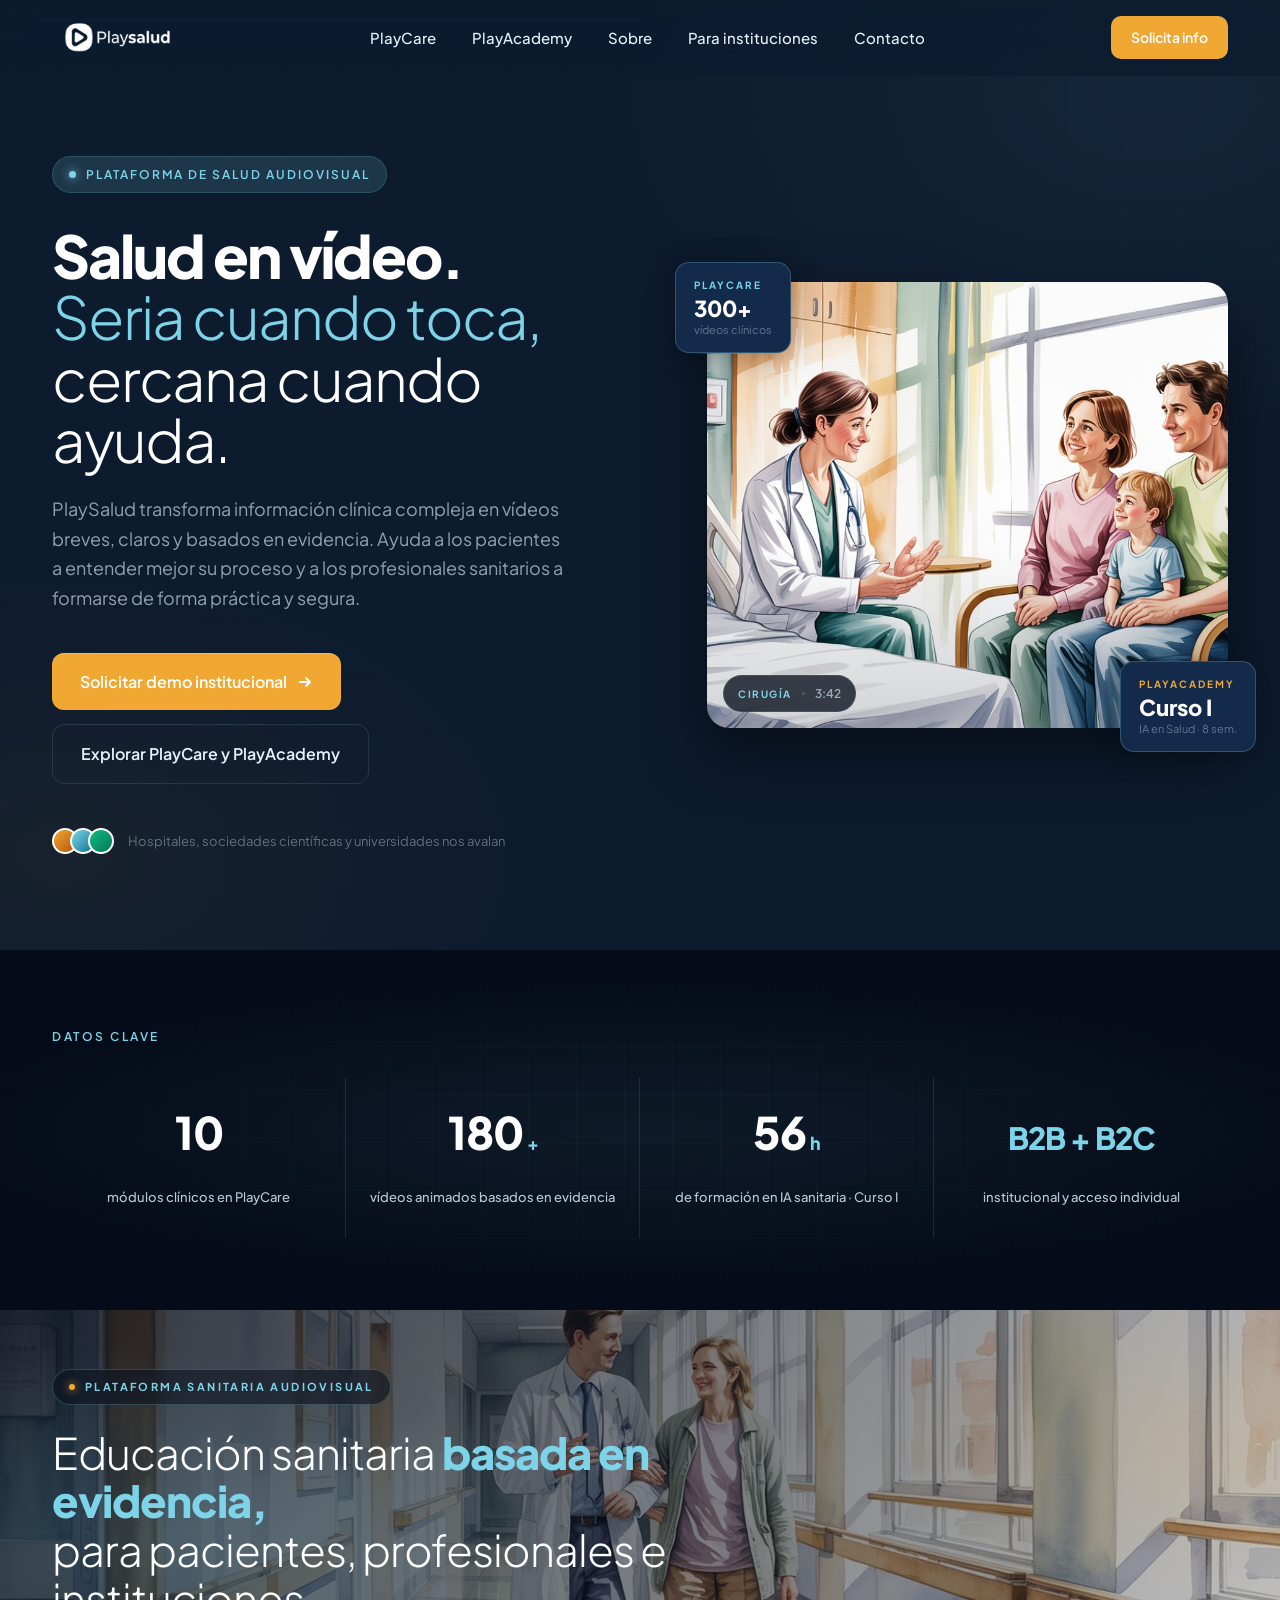
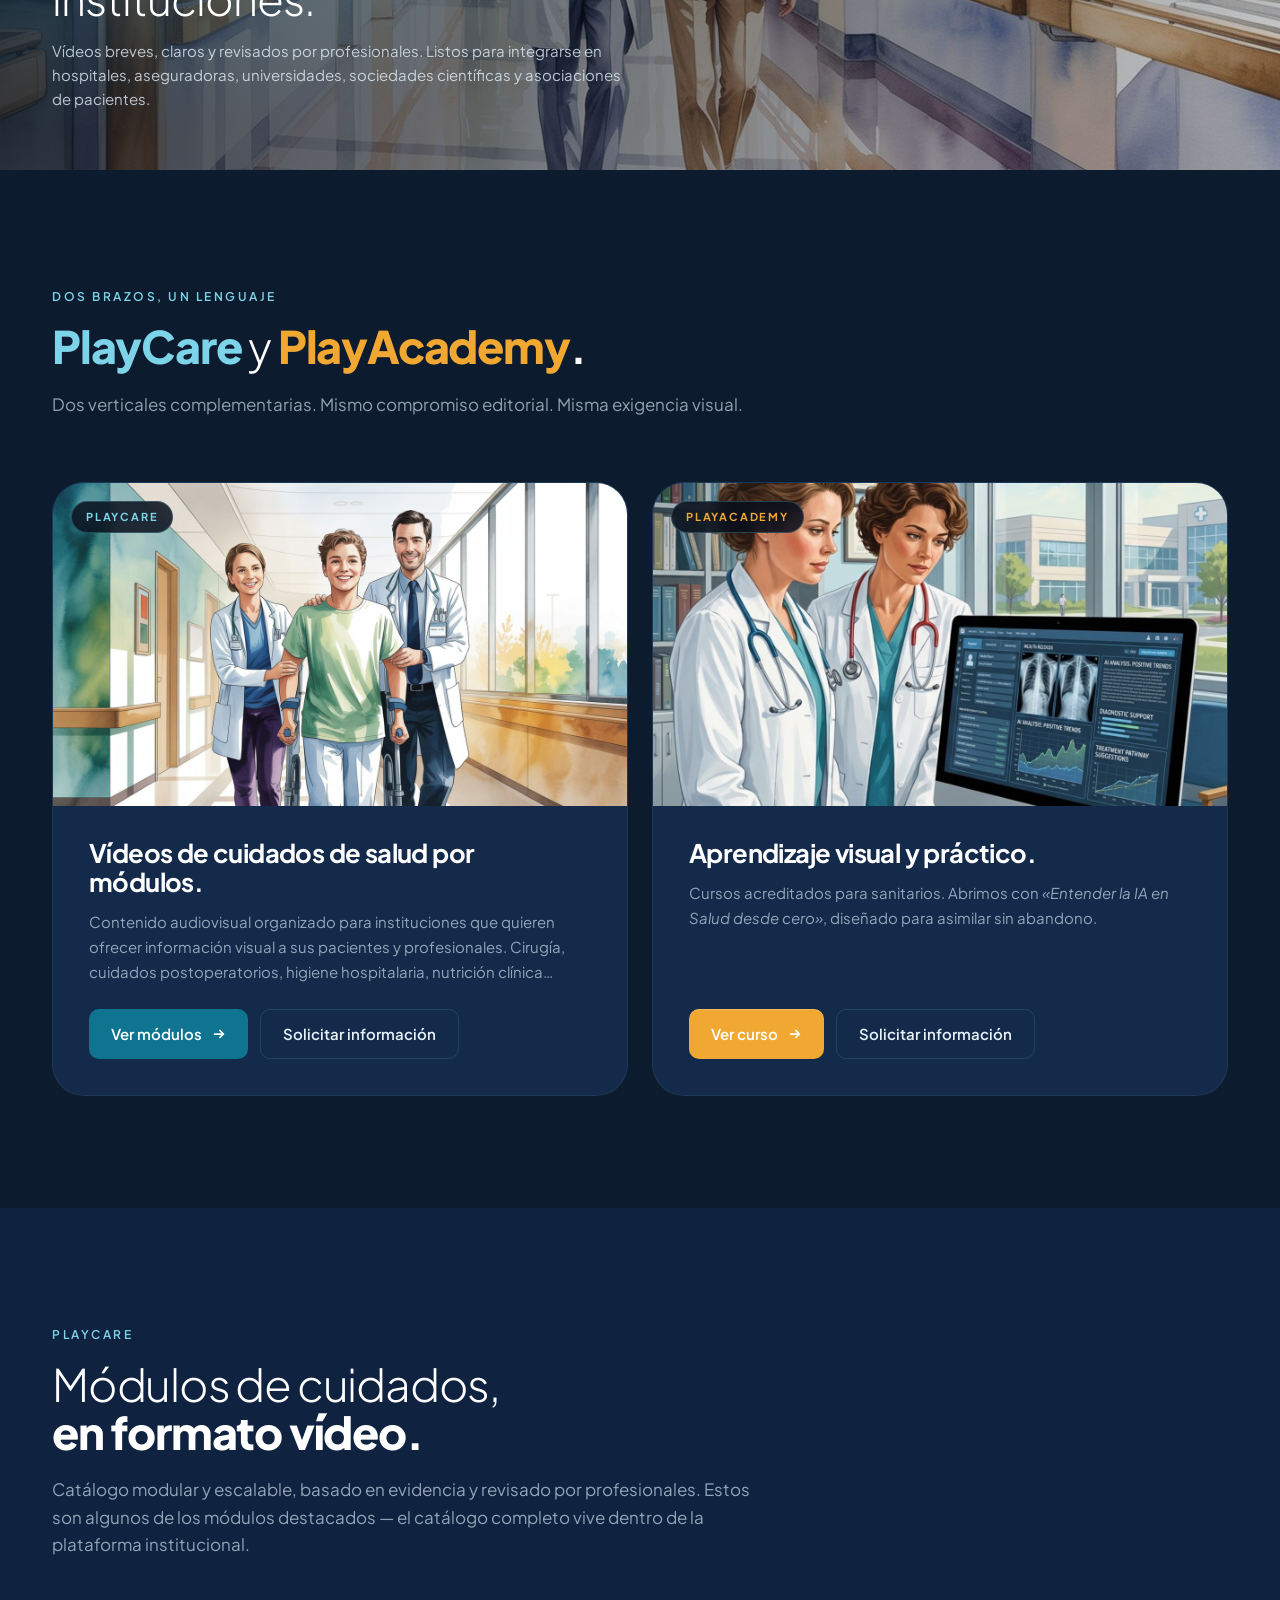
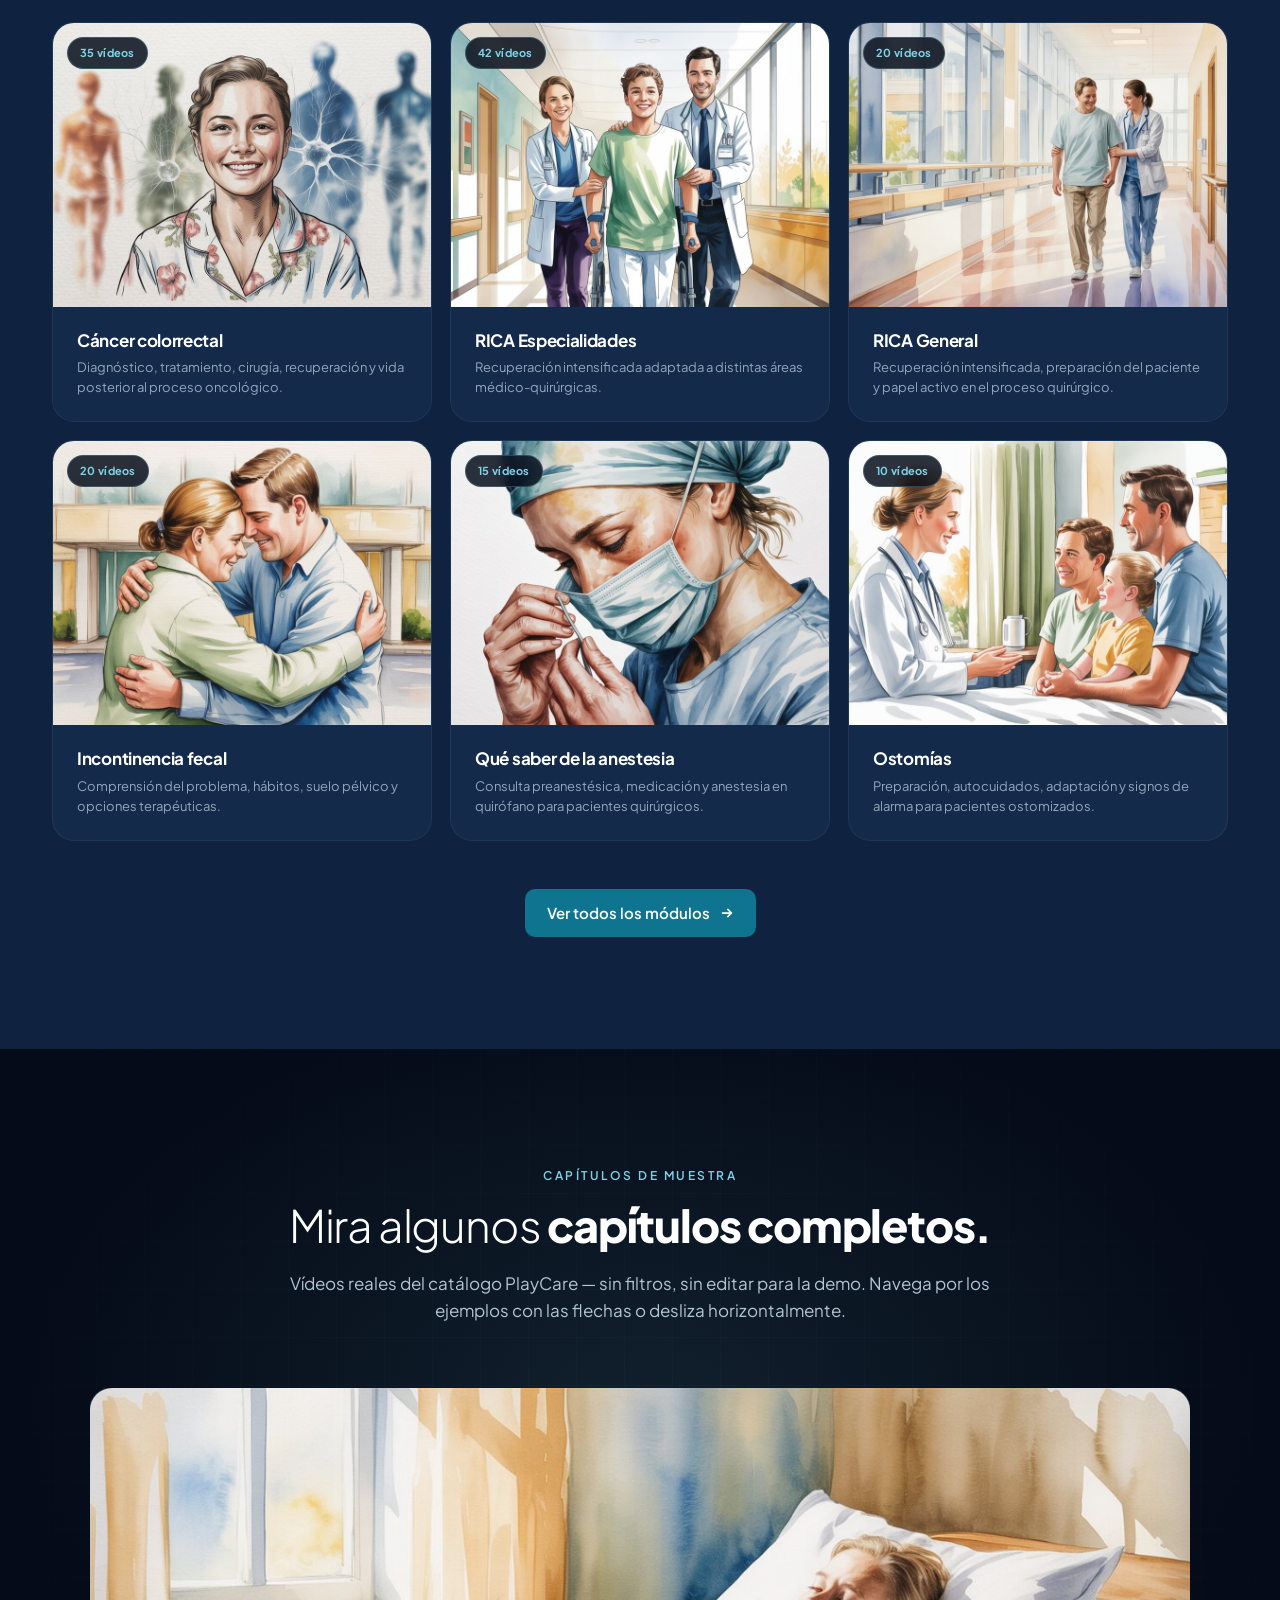
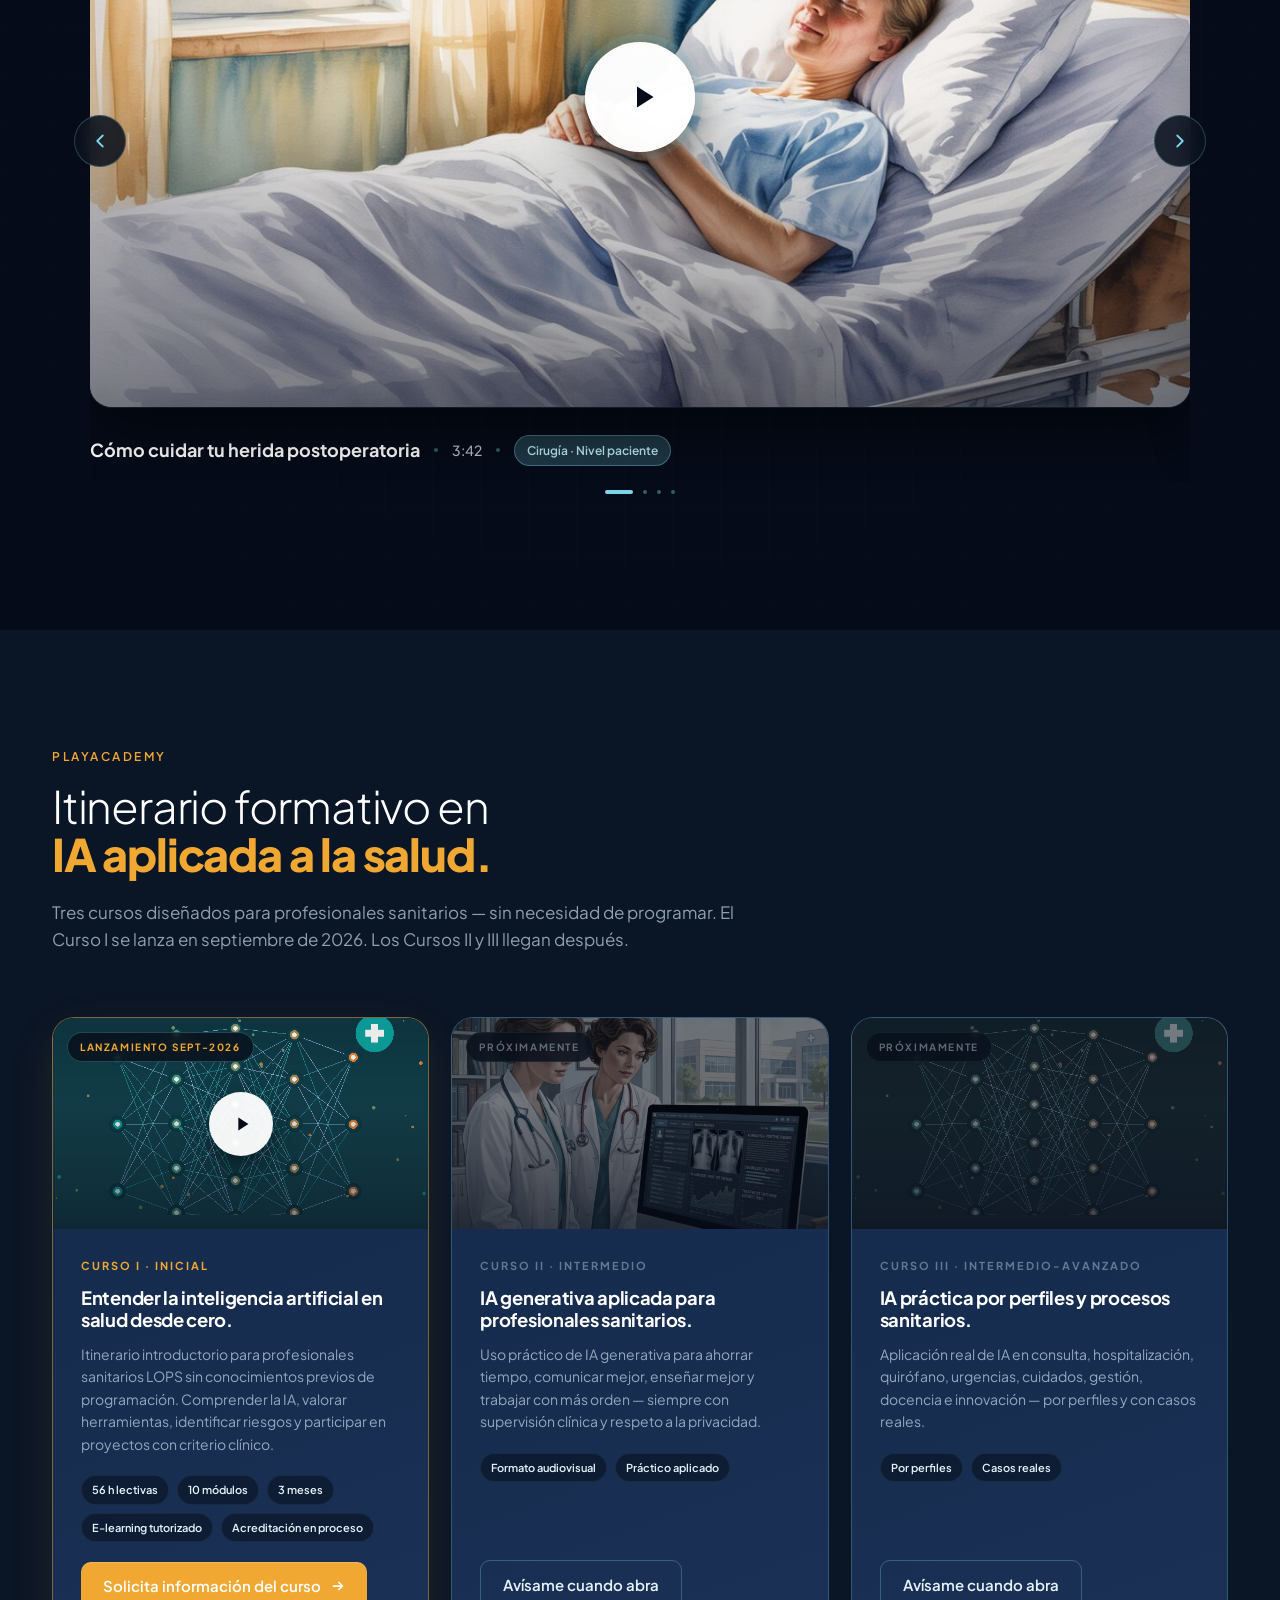
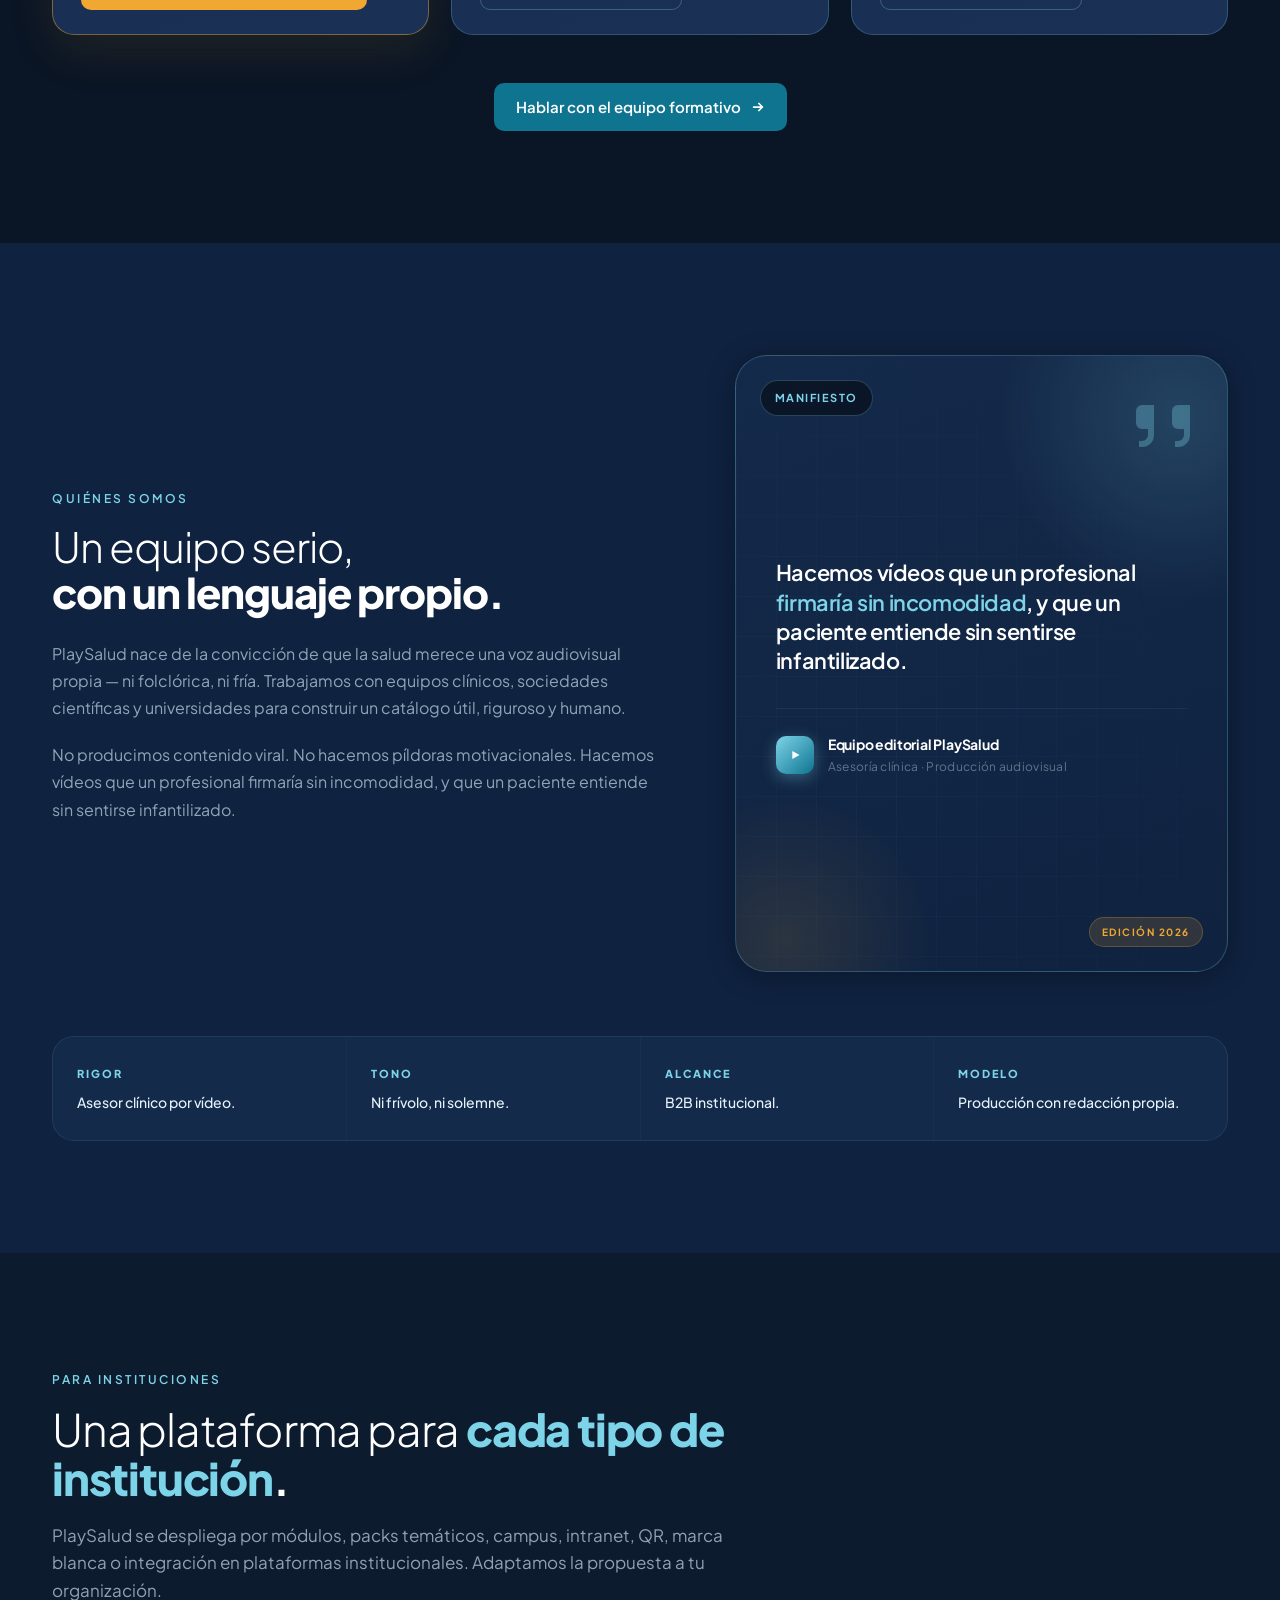
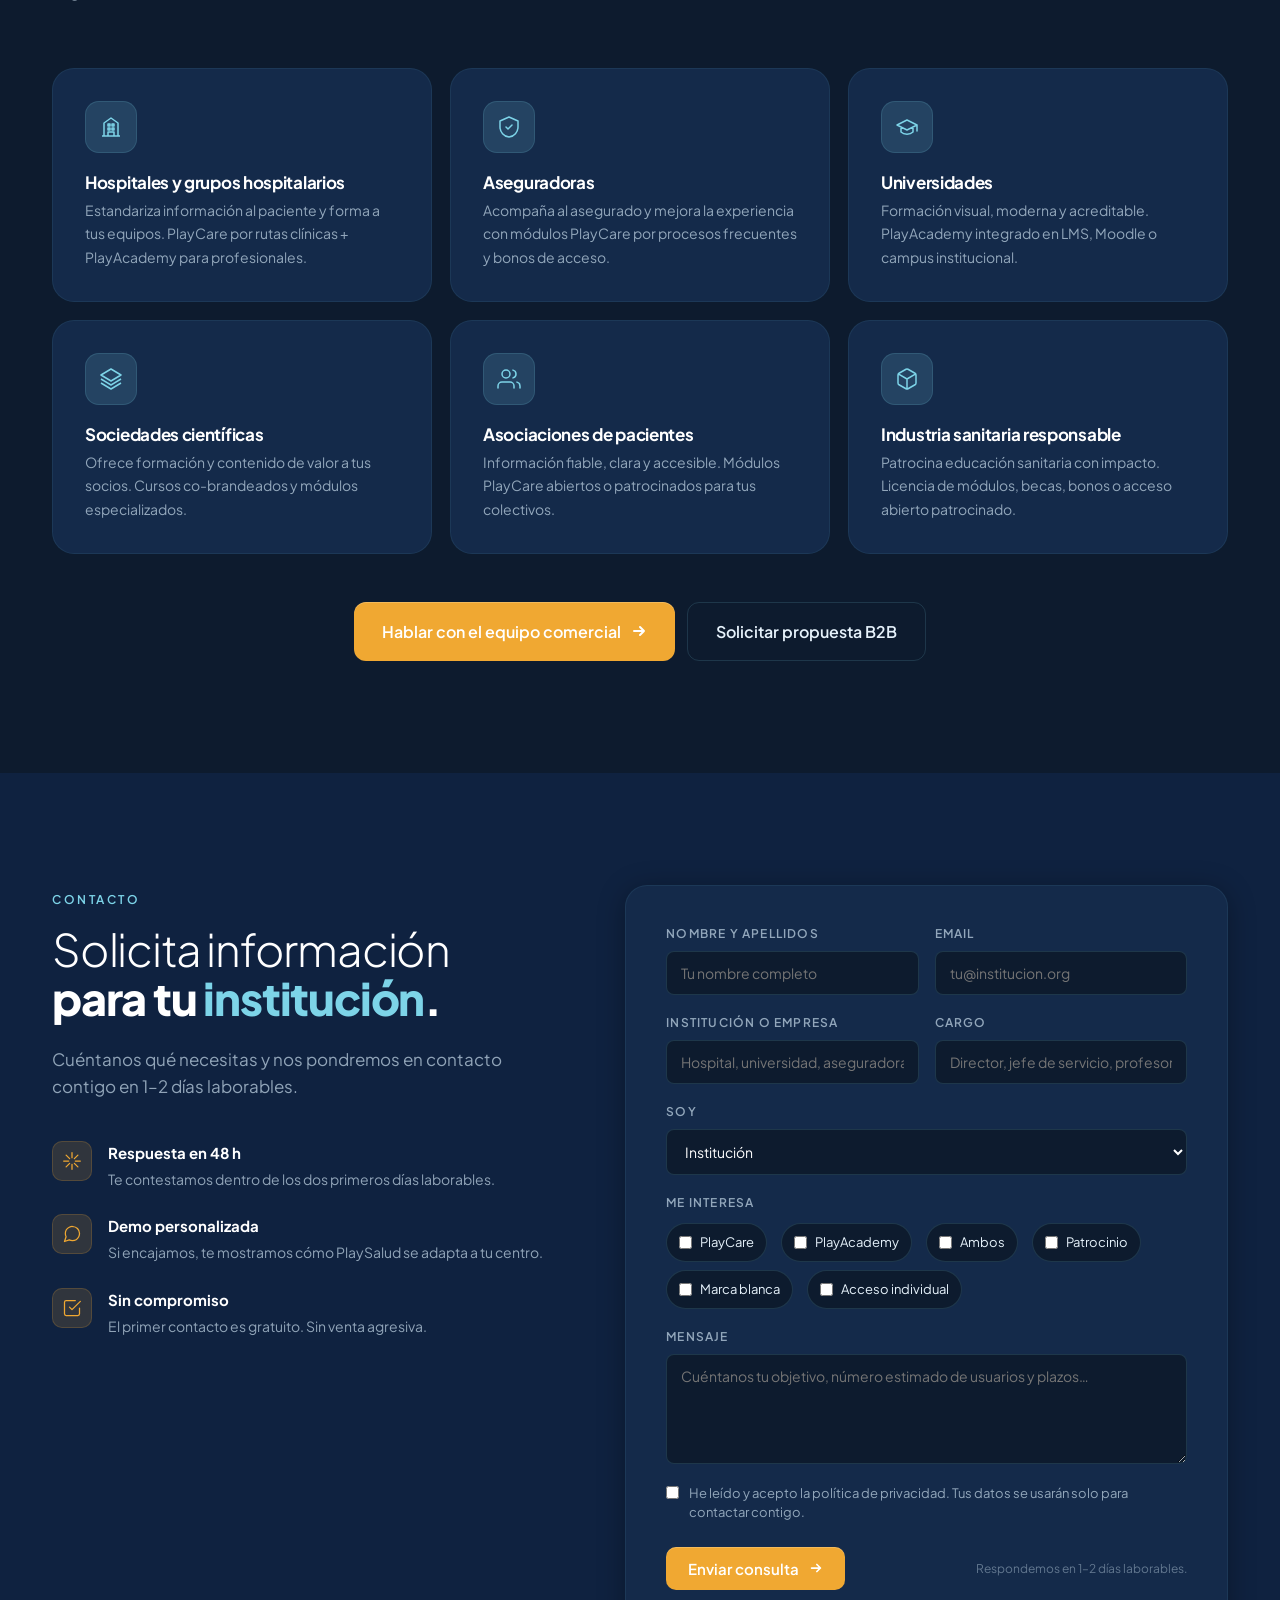
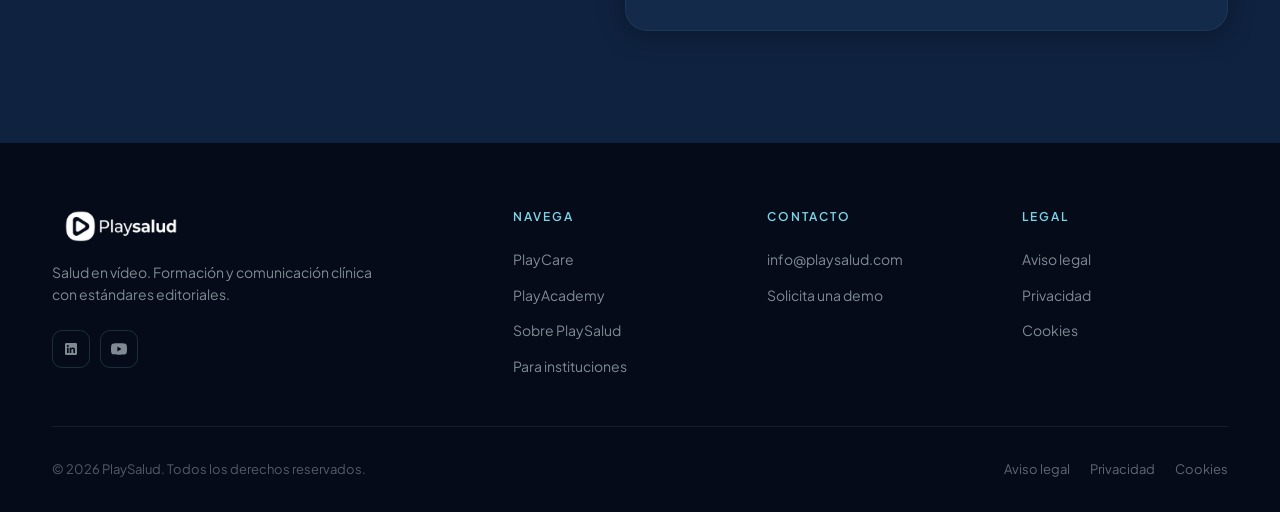
==== commit 85a00267: "feat(assets): integrate real PlayCare illustrations from client V4 drop El cliente subió 58 ilustrac" ====
--- a/dark.html
+++ b/dark.html
@@ -599,7 +599,7 @@
     height: clamp(280px, 38vw, 460px);
     background:
       linear-gradient(110deg, rgba(8,15,28,0.85) 0%, rgba(8,15,28,0.55) 45%, rgba(8,15,28,0.20) 100%),
-      url('assets/hero.png') center / cover no-repeat;
+      url('assets/banner-real.jpg') center / cover no-repeat;
     display: flex;
     align-items: center;
   }
@@ -1889,7 +1889,7 @@
       </div>
 
       <div class="hero-photo-wrap">
-        <img src="assets/hero.png" alt="Personal sanitario en consulta">
+        <img src="assets/hero-real.jpg" alt="Consulta sanitaria con familia">
         <div class="hero-photo-overlay"></div>
         <div class="hero-photo-meta">
           <span class="hero-photo-meta-tag">Cirugía</span>
@@ -1962,7 +1962,7 @@
       <article class="vert-card reveal">
         <div class="vert-photo">
           <span class="vert-photo-tag care">PlayCare</span>
-          <img src="assets/vert-care.png" alt="Vídeos de cuidados de salud por módulos">
+          <img src="assets/vert-care-real.jpg" alt="Vídeos de cuidados de salud por módulos">
         </div>
         <div class="vert-content">
           <h3 class="vert-title">Vídeos de cuidados de salud por módulos.</h3>
@@ -1980,7 +1980,7 @@
       <article class="vert-card reveal">
         <div class="vert-photo">
           <span class="vert-photo-tag academy">PlayAcademy</span>
-          <img src="assets/vert-academy.png" alt="Aprendizaje visual y práctico">
+          <img src="assets/vert-academy-real.jpg" alt="Aprendizaje visual y práctico">
         </div>
         <div class="vert-content">
           <h3 class="vert-title">Aprendizaje visual y práctico.</h3>
@@ -2010,7 +2010,7 @@
       <article class="modulo-card reveal">
         <div class="modulo-photo">
           <span class="modulo-badge">35 vídeos</span>
-          <img src="assets/mod-cirugia.png" alt="Cáncer colorrectal">
+          <img src="assets/mod-cancer-real.jpg" alt="Cáncer colorrectal">
         </div>
         <div class="modulo-body">
           <h3 class="modulo-title">Cáncer colorrectal</h3>
@@ -2021,7 +2021,7 @@
       <article class="modulo-card reveal">
         <div class="modulo-photo">
           <span class="modulo-badge">42 vídeos</span>
-          <img src="assets/mod-postop.png" alt="RICA Especialidades">
+          <img src="assets/mod-rica-esp-real.jpg" alt="RICA Especialidades">
         </div>
         <div class="modulo-body">
           <h3 class="modulo-title">RICA Especialidades</h3>
@@ -2032,7 +2032,7 @@
       <article class="modulo-card reveal">
         <div class="modulo-photo">
           <span class="modulo-badge">20 vídeos</span>
-          <img src="assets/mod-higiene.png" alt="RICA General">
+          <img src="assets/mod-rica-gen-real.jpg" alt="RICA General">
         </div>
         <div class="modulo-body">
           <h3 class="modulo-title">RICA General</h3>
@@ -2043,7 +2043,7 @@
       <article class="modulo-card reveal">
         <div class="modulo-photo">
           <span class="modulo-badge">20 vídeos</span>
-          <img src="assets/mod-nutricion.png" alt="Incontinencia fecal">
+          <img src="assets/mod-incontinencia-real.jpg" alt="Incontinencia fecal">
         </div>
         <div class="modulo-body">
           <h3 class="modulo-title">Incontinencia fecal</h3>
@@ -2054,7 +2054,7 @@
       <article class="modulo-card reveal">
         <div class="modulo-photo">
           <span class="modulo-badge">15 vídeos</span>
-          <img src="assets/mod-higiene.png" alt="Qué saber de la anestesia">
+          <img src="assets/mod-anestesia-real.jpg" alt="Qué saber de la anestesia">
         </div>
         <div class="modulo-body">
           <h3 class="modulo-title">Qué saber de la anestesia</h3>
@@ -2065,7 +2065,7 @@
       <article class="modulo-card reveal">
         <div class="modulo-photo">
           <span class="modulo-badge">10 vídeos</span>
-          <img src="assets/mod-postop.png" alt="Ostomías">
+          <img src="assets/mod-ostomias-real.jpg" alt="Ostomías">
         </div>
         <div class="modulo-body">
           <h3 class="modulo-title">Ostomías</h3>
@@ -2104,7 +2104,7 @@
         <div class="muestra-track" id="muestra-track">
           <div class="muestra-slide">
             <div class="muestra-player" role="button" tabindex="0" aria-label="Reproducir capítulo: Cómo cuidar tu herida postoperatoria">
-              <img src="assets/muestra-thumb.png" alt="Cómo cuidar tu herida postoperatoria">
+              <img src="assets/muestra-postop.jpg" alt="Cómo cuidar tu herida postoperatoria">
               <div class="muestra-play"><svg viewBox="0 0 24 24" fill="currentColor"><path d="M8 5v14l11-7z"/></svg></div>
             </div>
             <div class="muestra-meta-row">
@@ -2118,7 +2118,7 @@
 
           <div class="muestra-slide">
             <div class="muestra-player" role="button" tabindex="0" aria-label="Reproducir capítulo: Preparación para la consulta preanestésica">
-              <img src="assets/mod-higiene.png" alt="Preparación para la consulta preanestésica">
+              <img src="assets/muestra-anestesia.jpg" alt="Preparación para la consulta preanestésica">
               <div class="muestra-play"><svg viewBox="0 0 24 24" fill="currentColor"><path d="M8 5v14l11-7z"/></svg></div>
             </div>
             <div class="muestra-meta-row">
@@ -2132,7 +2132,7 @@
 
           <div class="muestra-slide">
             <div class="muestra-player" role="button" tabindex="0" aria-label="Reproducir capítulo: Vivir con una ostomía: primeros días en casa">
-              <img src="assets/mod-postop.png" alt="Vivir con una ostomía: primeros días en casa">
+              <img src="assets/muestra-ostomia.jpg" alt="Vivir con una ostomía: primeros días en casa">
               <div class="muestra-play"><svg viewBox="0 0 24 24" fill="currentColor"><path d="M8 5v14l11-7z"/></svg></div>
             </div>
             <div class="muestra-meta-row">
@@ -2146,7 +2146,7 @@
 
           <div class="muestra-slide">
             <div class="muestra-player" role="button" tabindex="0" aria-label="Reproducir capítulo: Entender el cáncer colorrectal">
-              <img src="assets/mod-cirugia.png" alt="Entender el cáncer colorrectal">
+              <img src="assets/muestra-cancer.jpg" alt="Entender el cáncer colorrectal">
               <div class="muestra-play"><svg viewBox="0 0 24 24" fill="currentColor"><path d="M8 5v14l11-7z"/></svg></div>
             </div>
             <div class="muestra-meta-row">
@@ -2211,7 +2211,7 @@
       <article class="curso-mini upcoming reveal">
         <div class="curso-mini-video">
           <span class="curso-mini-status upcoming">Próximamente</span>
-          <img src="assets/vert-academy.png" alt="Curso II — IA generativa aplicada">
+          <img src="assets/vert-academy-real.jpg" alt="Curso II — IA generativa aplicada">
         </div>
         <div class="curso-mini-body">
           <span class="curso-mini-tag">Curso II · Intermedio</span>
